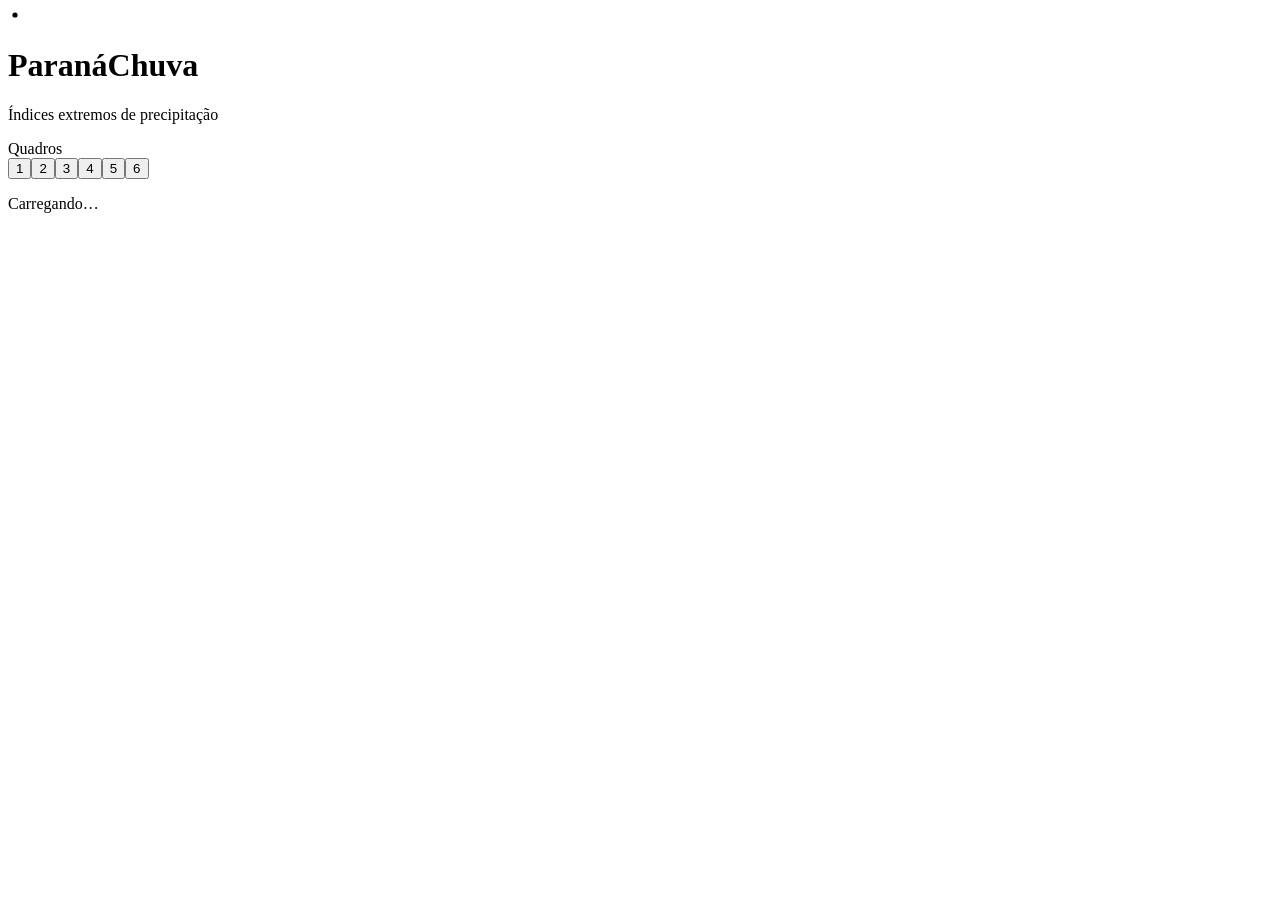
==== index.html @ 291627a8 "Publica o dashboard ParanáChuva (site estático)" ====
<!DOCTYPE html><!--YbUo2lpkJ3azGTd1wEsxV--><html lang="pt-BR" class="__variable_75fa57 __variable_75b600"><head><meta charSet="utf-8"/><meta name="viewport" content="width=device-width, initial-scale=1"/><link rel="stylesheet" href="/paranachuva/_next/static/css/787a394f07c0920c.css" data-precedence="next"/><link rel="preload" as="script" fetchPriority="low" href="/paranachuva/_next/static/chunks/webpack-35c901c8f40ea1b1.js"/><script src="/paranachuva/_next/static/chunks/4bd1b696-c023c6e3521b1417.js" async=""></script><script src="/paranachuva/_next/static/chunks/255-c90118178a21b180.js" async=""></script><script src="/paranachuva/_next/static/chunks/main-app-86044958bdbbcc68.js" async=""></script><script src="/paranachuva/_next/static/chunks/app/page-bac35bedae2b7997.js" async=""></script><title>ParanáChuva — Extremos de precipitação</title><meta name="description" content="Bancada interativa de análise de precipitação e índices extremos do Paraná (CPC/NOAA)"/><script src="/paranachuva/_next/static/chunks/polyfills-42372ed130431b0a.js" noModule=""></script></head><body class="antialiased min-h-screen"><div hidden=""><!--$--><!--/$--></div><main class="h-dvh flex flex-col px-5 overflow-hidden"><header class="shrink-0 h-14 flex items-center justify-between gap-6 border-b border-rule"><div class="flex items-center gap-3 min-w-0"><svg width="14" height="14" viewBox="0 0 14 14" aria-hidden="true" class="shrink-0"><circle cx="7" cy="7" r="6" fill="none" stroke="var(--wet)" stroke-width="1.2" opacity="0.45"></circle><circle cx="7" cy="7" r="2.6" fill="var(--wet)"></circle></svg><div class="min-w-0"><h1 class="text-lg font-semibold tracking-tight leading-none">Paraná<span class="text-wet">Chuva</span></h1><p class="text-xs text-ink-soft mt-1 truncate" title="">Índices extremos de precipitação</p></div></div><div class="flex items-center gap-5 text-sm"><div class="flex items-center gap-2"><span class="text-ink-soft hidden sm:inline">Quadros</span><div class="flex" role="group" aria-label="Quantidade de quadros"><button type="button" aria-pressed="true" class="focus-ring num h-8 min-w-8 px-2.5 border text-sm font-medium transition-colors  border-ink bg-ink text-white z-10">1</button><button type="button" aria-pressed="false" class="focus-ring num h-8 min-w-8 px-2.5 border text-sm font-medium transition-colors -ml-px border-rule bg-surface text-ink hover:border-ink-soft">2</button><button type="button" aria-pressed="false" class="focus-ring num h-8 min-w-8 px-2.5 border text-sm font-medium transition-colors -ml-px border-rule bg-surface text-ink hover:border-ink-soft">3</button><button type="button" aria-pressed="false" class="focus-ring num h-8 min-w-8 px-2.5 border text-sm font-medium transition-colors -ml-px border-rule bg-surface text-ink hover:border-ink-soft">4</button><button type="button" aria-pressed="false" class="focus-ring num h-8 min-w-8 px-2.5 border text-sm font-medium transition-colors -ml-px border-rule bg-surface text-ink hover:border-ink-soft">5</button><button type="button" aria-pressed="false" class="focus-ring num h-8 min-w-8 px-2.5 border text-sm font-medium transition-colors -ml-px border-rule bg-surface text-ink hover:border-ink-soft">6</button></div></div></div></header><p class="text-ink-soft mt-6">Carregando…</p></main><!--$--><!--/$--><script src="/paranachuva/_next/static/chunks/webpack-35c901c8f40ea1b1.js" id="_R_" async=""></script><script>(self.__next_f=self.__next_f||[]).push([0])</script><script>self.__next_f.push([1,"1:\"$Sreact.fragment\"\n2:I[9766,[],\"\"]\n3:I[8924,[],\"\"]\n4:I[1959,[],\"ClientPageRoot\"]\n5:I[458,[\"974\",\"static/chunks/app/page-bac35bedae2b7997.js\"],\"default\"]\n8:I[4431,[],\"OutletBoundary\"]\na:I[5278,[],\"AsyncMetadataOutlet\"]\nc:I[4431,[],\"ViewportBoundary\"]\ne:I[4431,[],\"MetadataBoundary\"]\nf:\"$Sreact.suspense\"\n11:I[7150,[],\"\"]\n:HL[\"/paranachuva/_next/static/css/787a394f07c0920c.css\",\"style\"]\n"])</script><script>self.__next_f.push([1,"0:{\"P\":null,\"b\":\"YbUo2lpkJ3azGTd1wEsxV\",\"p\":\"/paranachuva\",\"c\":[\"\",\"\"],\"i\":false,\"f\":[[[\"\",{\"children\":[\"__PAGE__\",{}]},\"$undefined\",\"$undefined\",true],[\"\",[\"$\",\"$1\",\"c\",{\"children\":[[[\"$\",\"link\",\"0\",{\"rel\":\"stylesheet\",\"href\":\"/paranachuva/_next/static/css/787a394f07c0920c.css\",\"precedence\":\"next\",\"crossOrigin\":\"$undefined\",\"nonce\":\"$undefined\"}]],[\"$\",\"html\",null,{\"lang\":\"pt-BR\",\"className\":\"__variable_75fa57 __variable_75b600\",\"children\":[\"$\",\"body\",null,{\"className\":\"antialiased min-h-screen\",\"children\":[\"$\",\"$L2\",null,{\"parallelRouterKey\":\"children\",\"error\":\"$undefined\",\"errorStyles\":\"$undefined\",\"errorScripts\":\"$undefined\",\"template\":[\"$\",\"$L3\",null,{}],\"templateStyles\":\"$undefined\",\"templateScripts\":\"$undefined\",\"notFound\":[[[\"$\",\"title\",null,{\"children\":\"404: This page could not be found.\"}],[\"$\",\"div\",null,{\"style\":{\"fontFamily\":\"system-ui,\\\"Segoe UI\\\",Roboto,Helvetica,Arial,sans-serif,\\\"Apple Color Emoji\\\",\\\"Segoe UI Emoji\\\"\",\"height\":\"100vh\",\"textAlign\":\"center\",\"display\":\"flex\",\"flexDirection\":\"column\",\"alignItems\":\"center\",\"justifyContent\":\"center\"},\"children\":[\"$\",\"div\",null,{\"children\":[[\"$\",\"style\",null,{\"dangerouslySetInnerHTML\":{\"__html\":\"body{color:#000;background:#fff;margin:0}.next-error-h1{border-right:1px solid rgba(0,0,0,.3)}@media (prefers-color-scheme:dark){body{color:#fff;background:#000}.next-error-h1{border-right:1px solid rgba(255,255,255,.3)}}\"}}],[\"$\",\"h1\",null,{\"className\":\"next-error-h1\",\"style\":{\"display\":\"inline-block\",\"margin\":\"0 20px 0 0\",\"padding\":\"0 23px 0 0\",\"fontSize\":24,\"fontWeight\":500,\"verticalAlign\":\"top\",\"lineHeight\":\"49px\"},\"children\":404}],[\"$\",\"div\",null,{\"style\":{\"display\":\"inline-block\"},\"children\":[\"$\",\"h2\",null,{\"style\":{\"fontSize\":14,\"fontWeight\":400,\"lineHeight\":\"49px\",\"margin\":0},\"children\":\"This page could not be found.\"}]}]]}]}]],[]],\"forbidden\":\"$undefined\",\"unauthorized\":\"$undefined\"}]}]}]]}],{\"children\":[\"__PAGE__\",[\"$\",\"$1\",\"c\",{\"children\":[[\"$\",\"$L4\",null,{\"Component\":\"$5\",\"searchParams\":{},\"params\":{},\"promises\":[\"$@6\",\"$@7\"]}],null,[\"$\",\"$L8\",null,{\"children\":[\"$L9\",[\"$\",\"$La\",null,{\"promise\":\"$@b\"}]]}]]}],{},null,false]},null,false],[\"$\",\"$1\",\"h\",{\"children\":[null,[[\"$\",\"$Lc\",null,{\"children\":\"$Ld\"}],null],[\"$\",\"$Le\",null,{\"children\":[\"$\",\"div\",null,{\"hidden\":true,\"children\":[\"$\",\"$f\",null,{\"fallback\":null,\"children\":\"$L10\"}]}]}]]}],false]],\"m\":\"$undefined\",\"G\":[\"$11\",[]],\"s\":false,\"S\":true}\n"])</script><script>self.__next_f.push([1,"6:{}\n7:\"$0:f:0:1:2:children:1:props:children:0:props:params\"\n"])</script><script>self.__next_f.push([1,"d:[[\"$\",\"meta\",\"0\",{\"charSet\":\"utf-8\"}],[\"$\",\"meta\",\"1\",{\"name\":\"viewport\",\"content\":\"width=device-width, initial-scale=1\"}]]\n9:null\n"])</script><script>self.__next_f.push([1,"b:{\"metadata\":[[\"$\",\"title\",\"0\",{\"children\":\"ParanáChuva — Extremos de precipitação\"}],[\"$\",\"meta\",\"1\",{\"name\":\"description\",\"content\":\"Bancada interativa de análise de precipitação e índices extremos do Paraná (CPC/NOAA)\"}]],\"error\":null,\"digest\":\"$undefined\"}\n"])</script><script>self.__next_f.push([1,"10:\"$b:metadata\"\n"])</script></body></html>
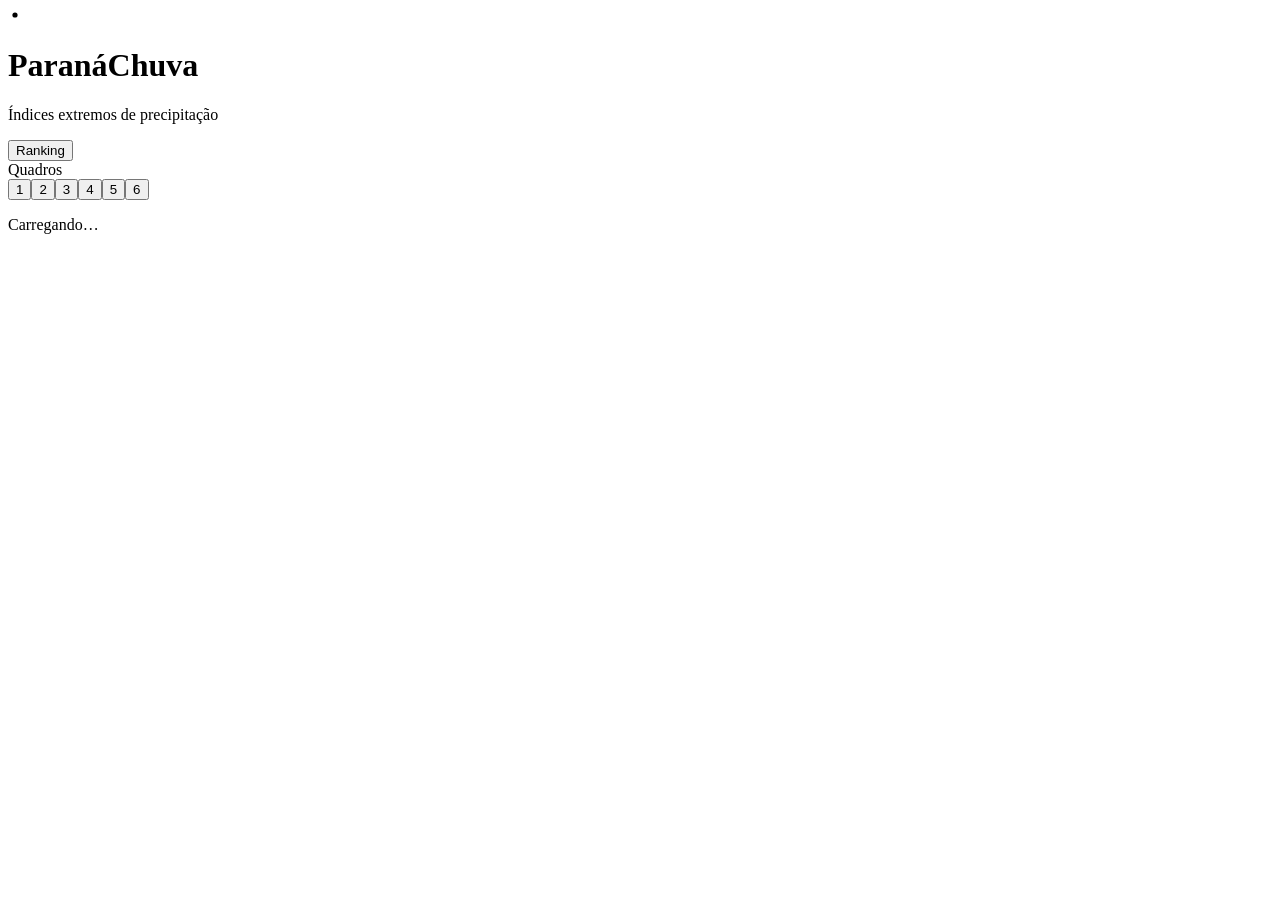
==== commit 3637b2d6: "Atualiza o site: busca, ranking, recorte, destaque, comparação na série e transição na reprodução" ====
--- a/index.html
+++ b/index.html
@@ -1 +1 @@
-<!DOCTYPE html><!--YbUo2lpkJ3azGTd1wEsxV--><html lang="pt-BR" class="__variable_75fa57 __variable_75b600"><head><meta charSet="utf-8"/><meta name="viewport" content="width=device-width, initial-scale=1"/><link rel="stylesheet" href="/paranachuva/_next/static/css/787a394f07c0920c.css" data-precedence="next"/><link rel="preload" as="script" fetchPriority="low" href="/paranachuva/_next/static/chunks/webpack-35c901c8f40ea1b1.js"/><script src="/paranachuva/_next/static/chunks/4bd1b696-c023c6e3521b1417.js" async=""></script><script src="/paranachuva/_next/static/chunks/255-c90118178a21b180.js" async=""></script><script src="/paranachuva/_next/static/chunks/main-app-86044958bdbbcc68.js" async=""></script><script src="/paranachuva/_next/static/chunks/app/page-bac35bedae2b7997.js" async=""></script><title>ParanáChuva — Extremos de precipitação</title><meta name="description" content="Bancada interativa de análise de precipitação e índices extremos do Paraná (CPC/NOAA)"/><script src="/paranachuva/_next/static/chunks/polyfills-42372ed130431b0a.js" noModule=""></script></head><body class="antialiased min-h-screen"><div hidden=""><!--$--><!--/$--></div><main class="h-dvh flex flex-col px-5 overflow-hidden"><header class="shrink-0 h-14 flex items-center justify-between gap-6 border-b border-rule"><div class="flex items-center gap-3 min-w-0"><svg width="14" height="14" viewBox="0 0 14 14" aria-hidden="true" class="shrink-0"><circle cx="7" cy="7" r="6" fill="none" stroke="var(--wet)" stroke-width="1.2" opacity="0.45"></circle><circle cx="7" cy="7" r="2.6" fill="var(--wet)"></circle></svg><div class="min-w-0"><h1 class="text-lg font-semibold tracking-tight leading-none">Paraná<span class="text-wet">Chuva</span></h1><p class="text-xs text-ink-soft mt-1 truncate" title="">Índices extremos de precipitação</p></div></div><div class="flex items-center gap-5 text-sm"><div class="flex items-center gap-2"><span class="text-ink-soft hidden sm:inline">Quadros</span><div class="flex" role="group" aria-label="Quantidade de quadros"><button type="button" aria-pressed="true" class="focus-ring num h-8 min-w-8 px-2.5 border text-sm font-medium transition-colors  border-ink bg-ink text-white z-10">1</button><button type="button" aria-pressed="false" class="focus-ring num h-8 min-w-8 px-2.5 border text-sm font-medium transition-colors -ml-px border-rule bg-surface text-ink hover:border-ink-soft">2</button><button type="button" aria-pressed="false" class="focus-ring num h-8 min-w-8 px-2.5 border text-sm font-medium transition-colors -ml-px border-rule bg-surface text-ink hover:border-ink-soft">3</button><button type="button" aria-pressed="false" class="focus-ring num h-8 min-w-8 px-2.5 border text-sm font-medium transition-colors -ml-px border-rule bg-surface text-ink hover:border-ink-soft">4</button><button type="button" aria-pressed="false" class="focus-ring num h-8 min-w-8 px-2.5 border text-sm font-medium transition-colors -ml-px border-rule bg-surface text-ink hover:border-ink-soft">5</button><button type="button" aria-pressed="false" class="focus-ring num h-8 min-w-8 px-2.5 border text-sm font-medium transition-colors -ml-px border-rule bg-surface text-ink hover:border-ink-soft">6</button></div></div></div></header><p class="text-ink-soft mt-6">Carregando…</p></main><!--$--><!--/$--><script src="/paranachuva/_next/static/chunks/webpack-35c901c8f40ea1b1.js" id="_R_" async=""></script><script>(self.__next_f=self.__next_f||[]).push([0])</script><script>self.__next_f.push([1,"1:\"$Sreact.fragment\"\n2:I[9766,[],\"\"]\n3:I[8924,[],\"\"]\n4:I[1959,[],\"ClientPageRoot\"]\n5:I[458,[\"974\",\"static/chunks/app/page-bac35bedae2b7997.js\"],\"default\"]\n8:I[4431,[],\"OutletBoundary\"]\na:I[5278,[],\"AsyncMetadataOutlet\"]\nc:I[4431,[],\"ViewportBoundary\"]\ne:I[4431,[],\"MetadataBoundary\"]\nf:\"$Sreact.suspense\"\n11:I[7150,[],\"\"]\n:HL[\"/paranachuva/_next/static/css/787a394f07c0920c.css\",\"style\"]\n"])</script><script>self.__next_f.push([1,"0:{\"P\":null,\"b\":\"YbUo2lpkJ3azGTd1wEsxV\",\"p\":\"/paranachuva\",\"c\":[\"\",\"\"],\"i\":false,\"f\":[[[\"\",{\"children\":[\"__PAGE__\",{}]},\"$undefined\",\"$undefined\",true],[\"\",[\"$\",\"$1\",\"c\",{\"children\":[[[\"$\",\"link\",\"0\",{\"rel\":\"stylesheet\",\"href\":\"/paranachuva/_next/static/css/787a394f07c0920c.css\",\"precedence\":\"next\",\"crossOrigin\":\"$undefined\",\"nonce\":\"$undefined\"}]],[\"$\",\"html\",null,{\"lang\":\"pt-BR\",\"className\":\"__variable_75fa57 __variable_75b600\",\"children\":[\"$\",\"body\",null,{\"className\":\"antialiased min-h-screen\",\"children\":[\"$\",\"$L2\",null,{\"parallelRouterKey\":\"children\",\"error\":\"$undefined\",\"errorStyles\":\"$undefined\",\"errorScripts\":\"$undefined\",\"template\":[\"$\",\"$L3\",null,{}],\"templateStyles\":\"$undefined\",\"templateScripts\":\"$undefined\",\"notFound\":[[[\"$\",\"title\",null,{\"children\":\"404: This page could not be found.\"}],[\"$\",\"div\",null,{\"style\":{\"fontFamily\":\"system-ui,\\\"Segoe UI\\\",Roboto,Helvetica,Arial,sans-serif,\\\"Apple Color Emoji\\\",\\\"Segoe UI Emoji\\\"\",\"height\":\"100vh\",\"textAlign\":\"center\",\"display\":\"flex\",\"flexDirection\":\"column\",\"alignItems\":\"center\",\"justifyContent\":\"center\"},\"children\":[\"$\",\"div\",null,{\"children\":[[\"$\",\"style\",null,{\"dangerouslySetInnerHTML\":{\"__html\":\"body{color:#000;background:#fff;margin:0}.next-error-h1{border-right:1px solid rgba(0,0,0,.3)}@media (prefers-color-scheme:dark){body{color:#fff;background:#000}.next-error-h1{border-right:1px solid rgba(255,255,255,.3)}}\"}}],[\"$\",\"h1\",null,{\"className\":\"next-error-h1\",\"style\":{\"display\":\"inline-block\",\"margin\":\"0 20px 0 0\",\"padding\":\"0 23px 0 0\",\"fontSize\":24,\"fontWeight\":500,\"verticalAlign\":\"top\",\"lineHeight\":\"49px\"},\"children\":404}],[\"$\",\"div\",null,{\"style\":{\"display\":\"inline-block\"},\"children\":[\"$\",\"h2\",null,{\"style\":{\"fontSize\":14,\"fontWeight\":400,\"lineHeight\":\"49px\",\"margin\":0},\"children\":\"This page could not be found.\"}]}]]}]}]],[]],\"forbidden\":\"$undefined\",\"unauthorized\":\"$undefined\"}]}]}]]}],{\"children\":[\"__PAGE__\",[\"$\",\"$1\",\"c\",{\"children\":[[\"$\",\"$L4\",null,{\"Component\":\"$5\",\"searchParams\":{},\"params\":{},\"promises\":[\"$@6\",\"$@7\"]}],null,[\"$\",\"$L8\",null,{\"children\":[\"$L9\",[\"$\",\"$La\",null,{\"promise\":\"$@b\"}]]}]]}],{},null,false]},null,false],[\"$\",\"$1\",\"h\",{\"children\":[null,[[\"$\",\"$Lc\",null,{\"children\":\"$Ld\"}],null],[\"$\",\"$Le\",null,{\"children\":[\"$\",\"div\",null,{\"hidden\":true,\"children\":[\"$\",\"$f\",null,{\"fallback\":null,\"children\":\"$L10\"}]}]}]]}],false]],\"m\":\"$undefined\",\"G\":[\"$11\",[]],\"s\":false,\"S\":true}\n"])</script><script>self.__next_f.push([1,"6:{}\n7:\"$0:f:0:1:2:children:1:props:children:0:props:params\"\n"])</script><script>self.__next_f.push([1,"d:[[\"$\",\"meta\",\"0\",{\"charSet\":\"utf-8\"}],[\"$\",\"meta\",\"1\",{\"name\":\"viewport\",\"content\":\"width=device-width, initial-scale=1\"}]]\n9:null\n"])</script><script>self.__next_f.push([1,"b:{\"metadata\":[[\"$\",\"title\",\"0\",{\"children\":\"ParanáChuva — Extremos de precipitação\"}],[\"$\",\"meta\",\"1\",{\"name\":\"description\",\"content\":\"Bancada interativa de análise de precipitação e índices extremos do Paraná (CPC/NOAA)\"}]],\"error\":null,\"digest\":\"$undefined\"}\n"])</script><script>self.__next_f.push([1,"10:\"$b:metadata\"\n"])</script></body></html>+<!DOCTYPE html><!--7wwHv_IOCnWCHSvCdekKp--><html lang="pt-BR" class="__variable_75fa57 __variable_75b600"><head><meta charSet="utf-8"/><meta name="viewport" content="width=device-width, initial-scale=1"/><link rel="stylesheet" href="/paranachuva/_next/static/css/92562bae28428586.css" data-precedence="next"/><link rel="preload" as="script" fetchPriority="low" href="/paranachuva/_next/static/chunks/webpack-35c901c8f40ea1b1.js"/><script src="/paranachuva/_next/static/chunks/4bd1b696-c023c6e3521b1417.js" async=""></script><script src="/paranachuva/_next/static/chunks/255-c90118178a21b180.js" async=""></script><script src="/paranachuva/_next/static/chunks/main-app-86044958bdbbcc68.js" async=""></script><script src="/paranachuva/_next/static/chunks/app/page-573db1a8b4e4a645.js" async=""></script><title>ParanáChuva — Extremos de precipitação</title><meta name="description" content="Bancada interativa de análise de precipitação e índices extremos do Paraná (CPC/NOAA)"/><script src="/paranachuva/_next/static/chunks/polyfills-42372ed130431b0a.js" noModule=""></script></head><body class="antialiased min-h-screen"><div hidden=""><!--$--><!--/$--></div><main class="h-dvh flex flex-col px-5 overflow-hidden"><header class="shrink-0 h-14 flex items-center justify-between gap-6 border-b border-rule"><div class="flex items-center gap-3 min-w-0"><svg width="14" height="14" viewBox="0 0 14 14" aria-hidden="true" class="shrink-0"><circle cx="7" cy="7" r="6" fill="none" stroke="var(--wet)" stroke-width="1.2" opacity="0.45"></circle><circle cx="7" cy="7" r="2.6" fill="var(--wet)"></circle></svg><div class="min-w-0"><h1 class="text-lg font-semibold tracking-tight leading-none">Paraná<span class="text-wet">Chuva</span></h1><p class="text-xs text-ink-soft mt-1 truncate" title="">Índices extremos de precipitação</p></div></div><div class="flex items-center gap-5 text-sm"><button type="button" aria-pressed="false" title="Regiões ordenadas pelo índice do quadro ativo" class="focus-ring h-8 px-3 border text-sm font-medium transition-colors border-rule bg-surface text-ink hover:border-ink-soft">Ranking</button><div class="flex items-center gap-2"><span class="text-ink-soft hidden sm:inline">Quadros</span><div class="flex" role="group" aria-label="Quantidade de quadros"><button type="button" aria-pressed="true" class="focus-ring num h-8 min-w-8 px-2.5 border text-sm font-medium transition-colors  border-ink bg-ink text-white z-10">1</button><button type="button" aria-pressed="false" class="focus-ring num h-8 min-w-8 px-2.5 border text-sm font-medium transition-colors -ml-px border-rule bg-surface text-ink hover:border-ink-soft">2</button><button type="button" aria-pressed="false" class="focus-ring num h-8 min-w-8 px-2.5 border text-sm font-medium transition-colors -ml-px border-rule bg-surface text-ink hover:border-ink-soft">3</button><button type="button" aria-pressed="false" class="focus-ring num h-8 min-w-8 px-2.5 border text-sm font-medium transition-colors -ml-px border-rule bg-surface text-ink hover:border-ink-soft">4</button><button type="button" aria-pressed="false" class="focus-ring num h-8 min-w-8 px-2.5 border text-sm font-medium transition-colors -ml-px border-rule bg-surface text-ink hover:border-ink-soft">5</button><button type="button" aria-pressed="false" class="focus-ring num h-8 min-w-8 px-2.5 border text-sm font-medium transition-colors -ml-px border-rule bg-surface text-ink hover:border-ink-soft">6</button></div></div></div></header><p class="text-ink-soft mt-6">Carregando…</p></main><!--$--><!--/$--><script src="/paranachuva/_next/static/chunks/webpack-35c901c8f40ea1b1.js" id="_R_" async=""></script><script>(self.__next_f=self.__next_f||[]).push([0])</script><script>self.__next_f.push([1,"1:\"$Sreact.fragment\"\n2:I[9766,[],\"\"]\n3:I[8924,[],\"\"]\n4:I[1959,[],\"ClientPageRoot\"]\n5:I[7387,[\"974\",\"static/chunks/app/page-573db1a8b4e4a645.js\"],\"default\"]\n8:I[4431,[],\"OutletBoundary\"]\na:I[5278,[],\"AsyncMetadataOutlet\"]\nc:I[4431,[],\"ViewportBoundary\"]\ne:I[4431,[],\"MetadataBoundary\"]\nf:\"$Sreact.suspense\"\n11:I[7150,[],\"\"]\n:HL[\"/paranachuva/_next/static/css/92562bae28428586.css\",\"style\"]\n"])</script><script>self.__next_f.push([1,"0:{\"P\":null,\"b\":\"7wwHv-IOCnWCHSvCdekKp\",\"p\":\"/paranachuva\",\"c\":[\"\",\"\"],\"i\":false,\"f\":[[[\"\",{\"children\":[\"__PAGE__\",{}]},\"$undefined\",\"$undefined\",true],[\"\",[\"$\",\"$1\",\"c\",{\"children\":[[[\"$\",\"link\",\"0\",{\"rel\":\"stylesheet\",\"href\":\"/paranachuva/_next/static/css/92562bae28428586.css\",\"precedence\":\"next\",\"crossOrigin\":\"$undefined\",\"nonce\":\"$undefined\"}]],[\"$\",\"html\",null,{\"lang\":\"pt-BR\",\"className\":\"__variable_75fa57 __variable_75b600\",\"children\":[\"$\",\"body\",null,{\"className\":\"antialiased min-h-screen\",\"children\":[\"$\",\"$L2\",null,{\"parallelRouterKey\":\"children\",\"error\":\"$undefined\",\"errorStyles\":\"$undefined\",\"errorScripts\":\"$undefined\",\"template\":[\"$\",\"$L3\",null,{}],\"templateStyles\":\"$undefined\",\"templateScripts\":\"$undefined\",\"notFound\":[[[\"$\",\"title\",null,{\"children\":\"404: This page could not be found.\"}],[\"$\",\"div\",null,{\"style\":{\"fontFamily\":\"system-ui,\\\"Segoe UI\\\",Roboto,Helvetica,Arial,sans-serif,\\\"Apple Color Emoji\\\",\\\"Segoe UI Emoji\\\"\",\"height\":\"100vh\",\"textAlign\":\"center\",\"display\":\"flex\",\"flexDirection\":\"column\",\"alignItems\":\"center\",\"justifyContent\":\"center\"},\"children\":[\"$\",\"div\",null,{\"children\":[[\"$\",\"style\",null,{\"dangerouslySetInnerHTML\":{\"__html\":\"body{color:#000;background:#fff;margin:0}.next-error-h1{border-right:1px solid rgba(0,0,0,.3)}@media (prefers-color-scheme:dark){body{color:#fff;background:#000}.next-error-h1{border-right:1px solid rgba(255,255,255,.3)}}\"}}],[\"$\",\"h1\",null,{\"className\":\"next-error-h1\",\"style\":{\"display\":\"inline-block\",\"margin\":\"0 20px 0 0\",\"padding\":\"0 23px 0 0\",\"fontSize\":24,\"fontWeight\":500,\"verticalAlign\":\"top\",\"lineHeight\":\"49px\"},\"children\":404}],[\"$\",\"div\",null,{\"style\":{\"display\":\"inline-block\"},\"children\":[\"$\",\"h2\",null,{\"style\":{\"fontSize\":14,\"fontWeight\":400,\"lineHeight\":\"49px\",\"margin\":0},\"children\":\"This page could not be found.\"}]}]]}]}]],[]],\"forbidden\":\"$undefined\",\"unauthorized\":\"$undefined\"}]}]}]]}],{\"children\":[\"__PAGE__\",[\"$\",\"$1\",\"c\",{\"children\":[[\"$\",\"$L4\",null,{\"Component\":\"$5\",\"searchParams\":{},\"params\":{},\"promises\":[\"$@6\",\"$@7\"]}],null,[\"$\",\"$L8\",null,{\"children\":[\"$L9\",[\"$\",\"$La\",null,{\"promise\":\"$@b\"}]]}]]}],{},null,false]},null,false],[\"$\",\"$1\",\"h\",{\"children\":[null,[[\"$\",\"$Lc\",null,{\"children\":\"$Ld\"}],null],[\"$\",\"$Le\",null,{\"children\":[\"$\",\"div\",null,{\"hidden\":true,\"children\":[\"$\",\"$f\",null,{\"fallback\":null,\"children\":\"$L10\"}]}]}]]}],false]],\"m\":\"$undefined\",\"G\":[\"$11\",[]],\"s\":false,\"S\":true}\n"])</script><script>self.__next_f.push([1,"6:{}\n7:\"$0:f:0:1:2:children:1:props:children:0:props:params\"\n"])</script><script>self.__next_f.push([1,"d:[[\"$\",\"meta\",\"0\",{\"charSet\":\"utf-8\"}],[\"$\",\"meta\",\"1\",{\"name\":\"viewport\",\"content\":\"width=device-width, initial-scale=1\"}]]\n9:null\n"])</script><script>self.__next_f.push([1,"b:{\"metadata\":[[\"$\",\"title\",\"0\",{\"children\":\"ParanáChuva — Extremos de precipitação\"}],[\"$\",\"meta\",\"1\",{\"name\":\"description\",\"content\":\"Bancada interativa de análise de precipitação e índices extremos do Paraná (CPC/NOAA)\"}]],\"error\":null,\"digest\":\"$undefined\"}\n"])</script><script>self.__next_f.push([1,"10:\"$b:metadata\"\n"])</script></body></html>
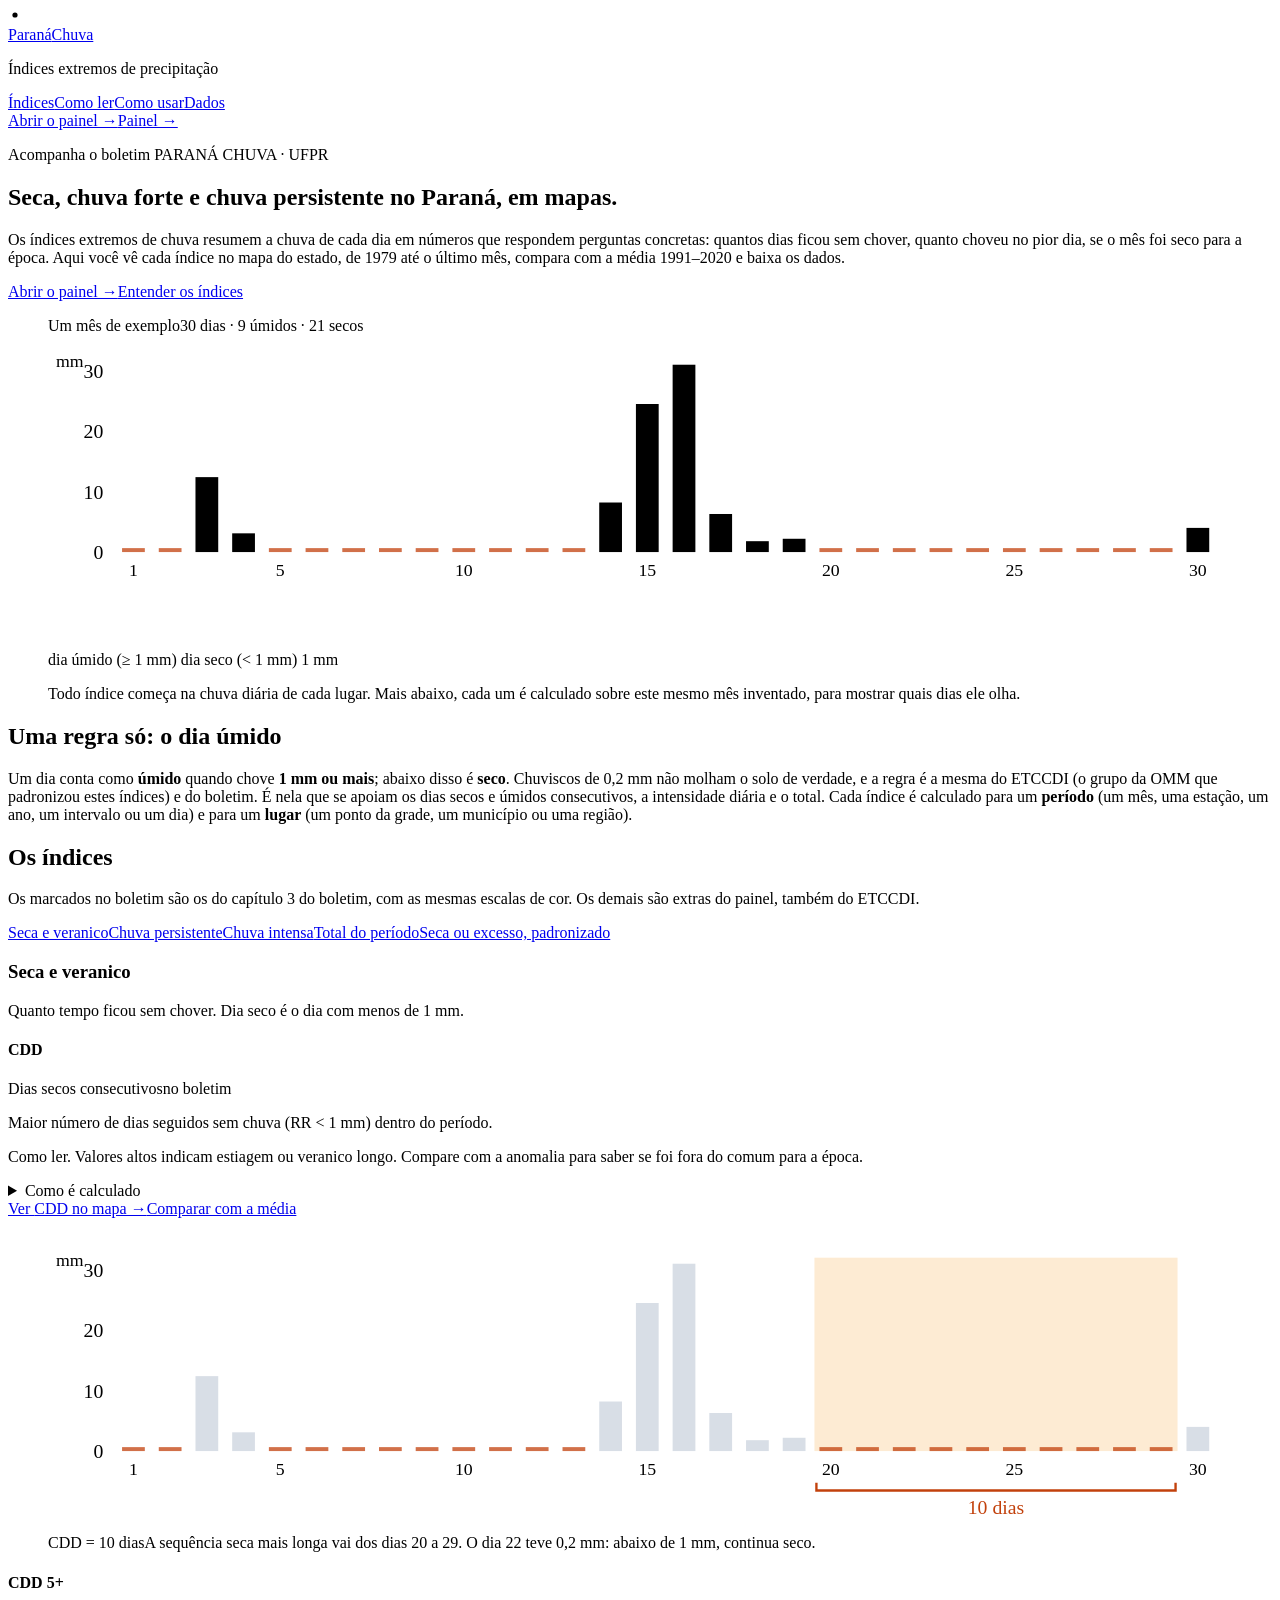
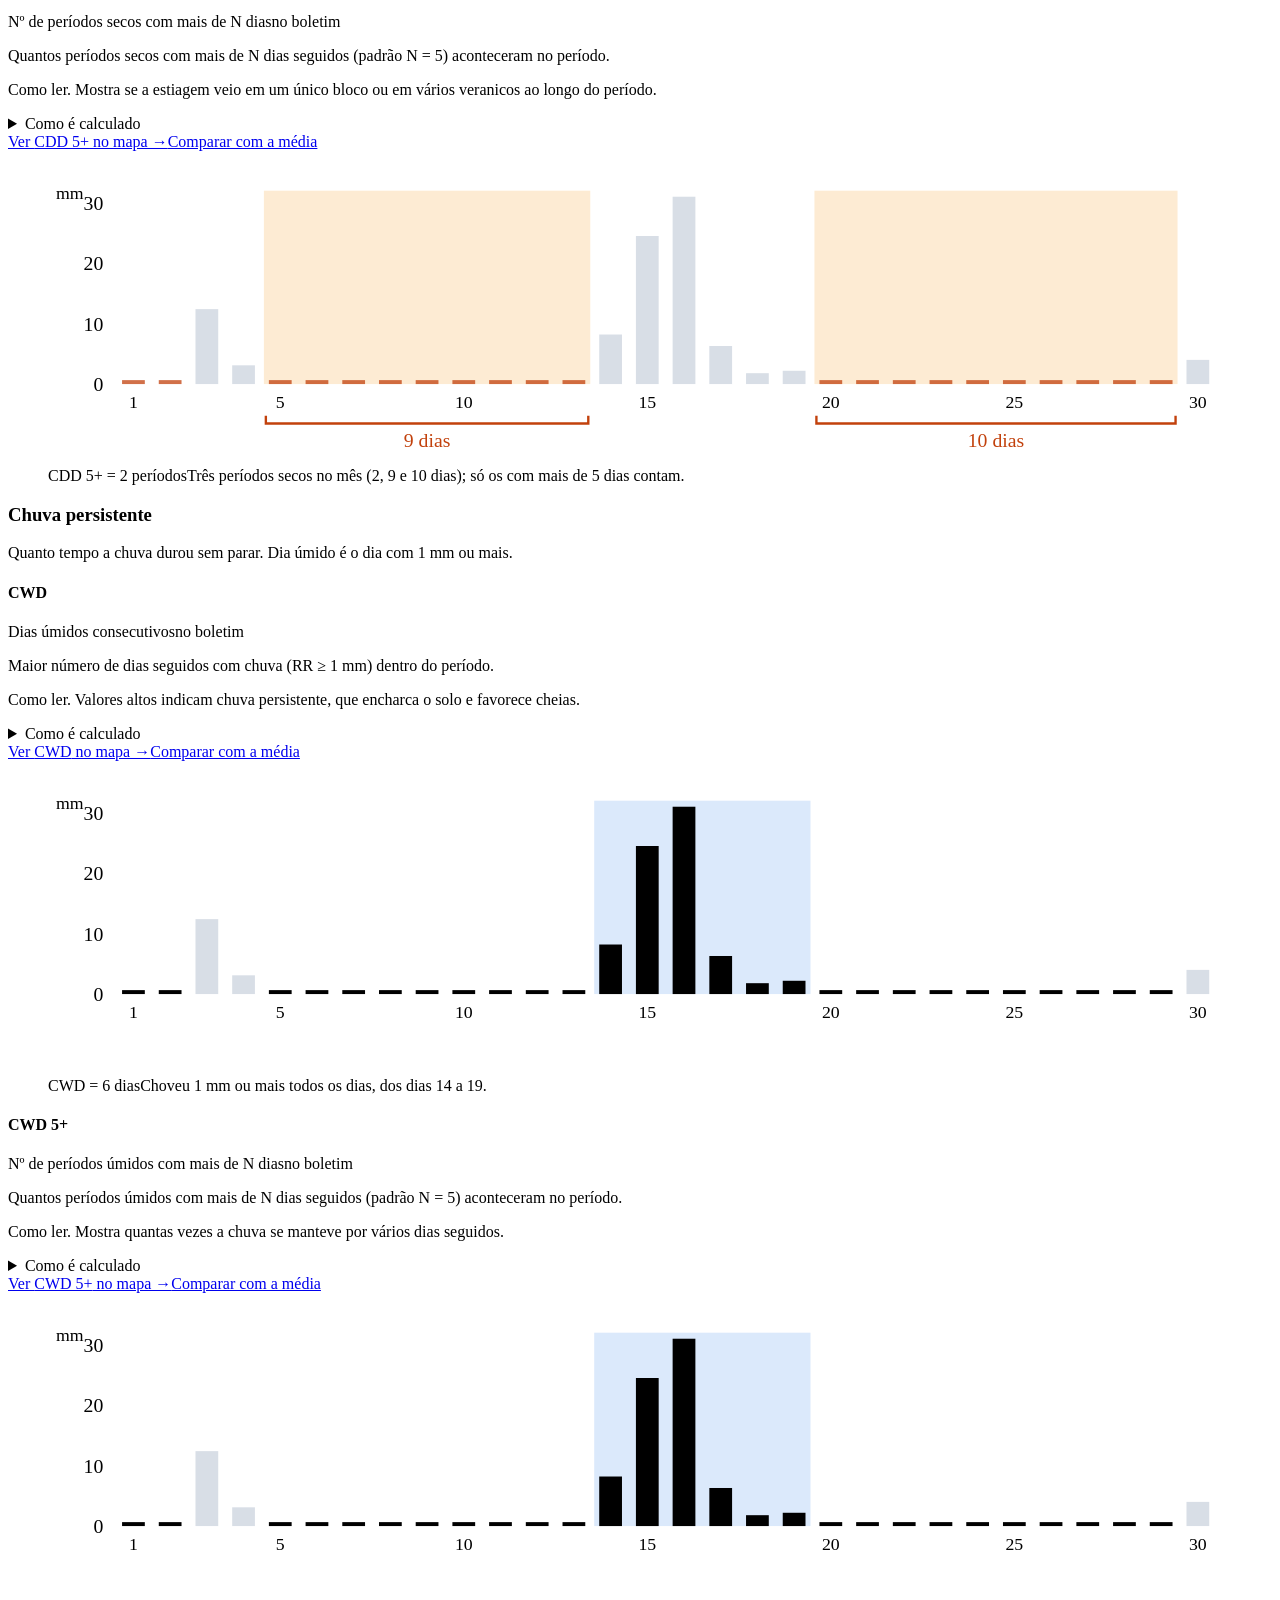
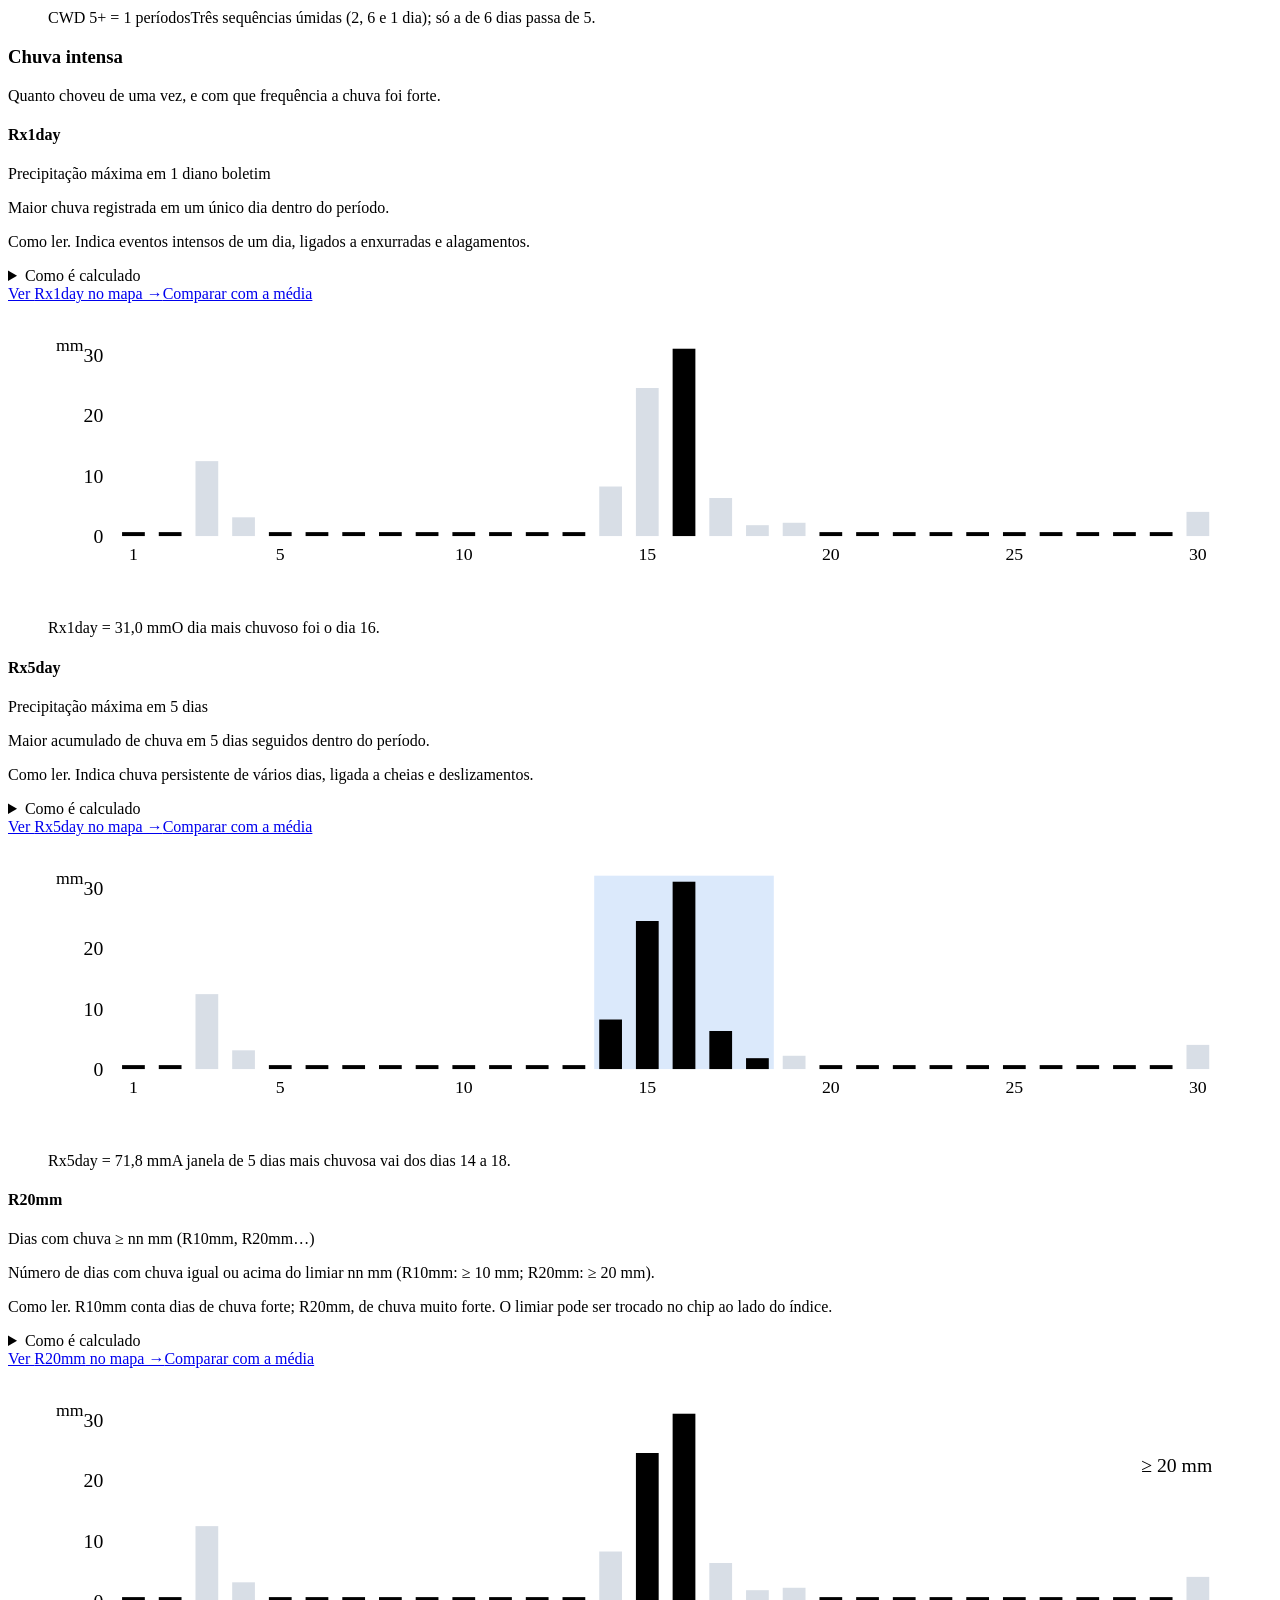
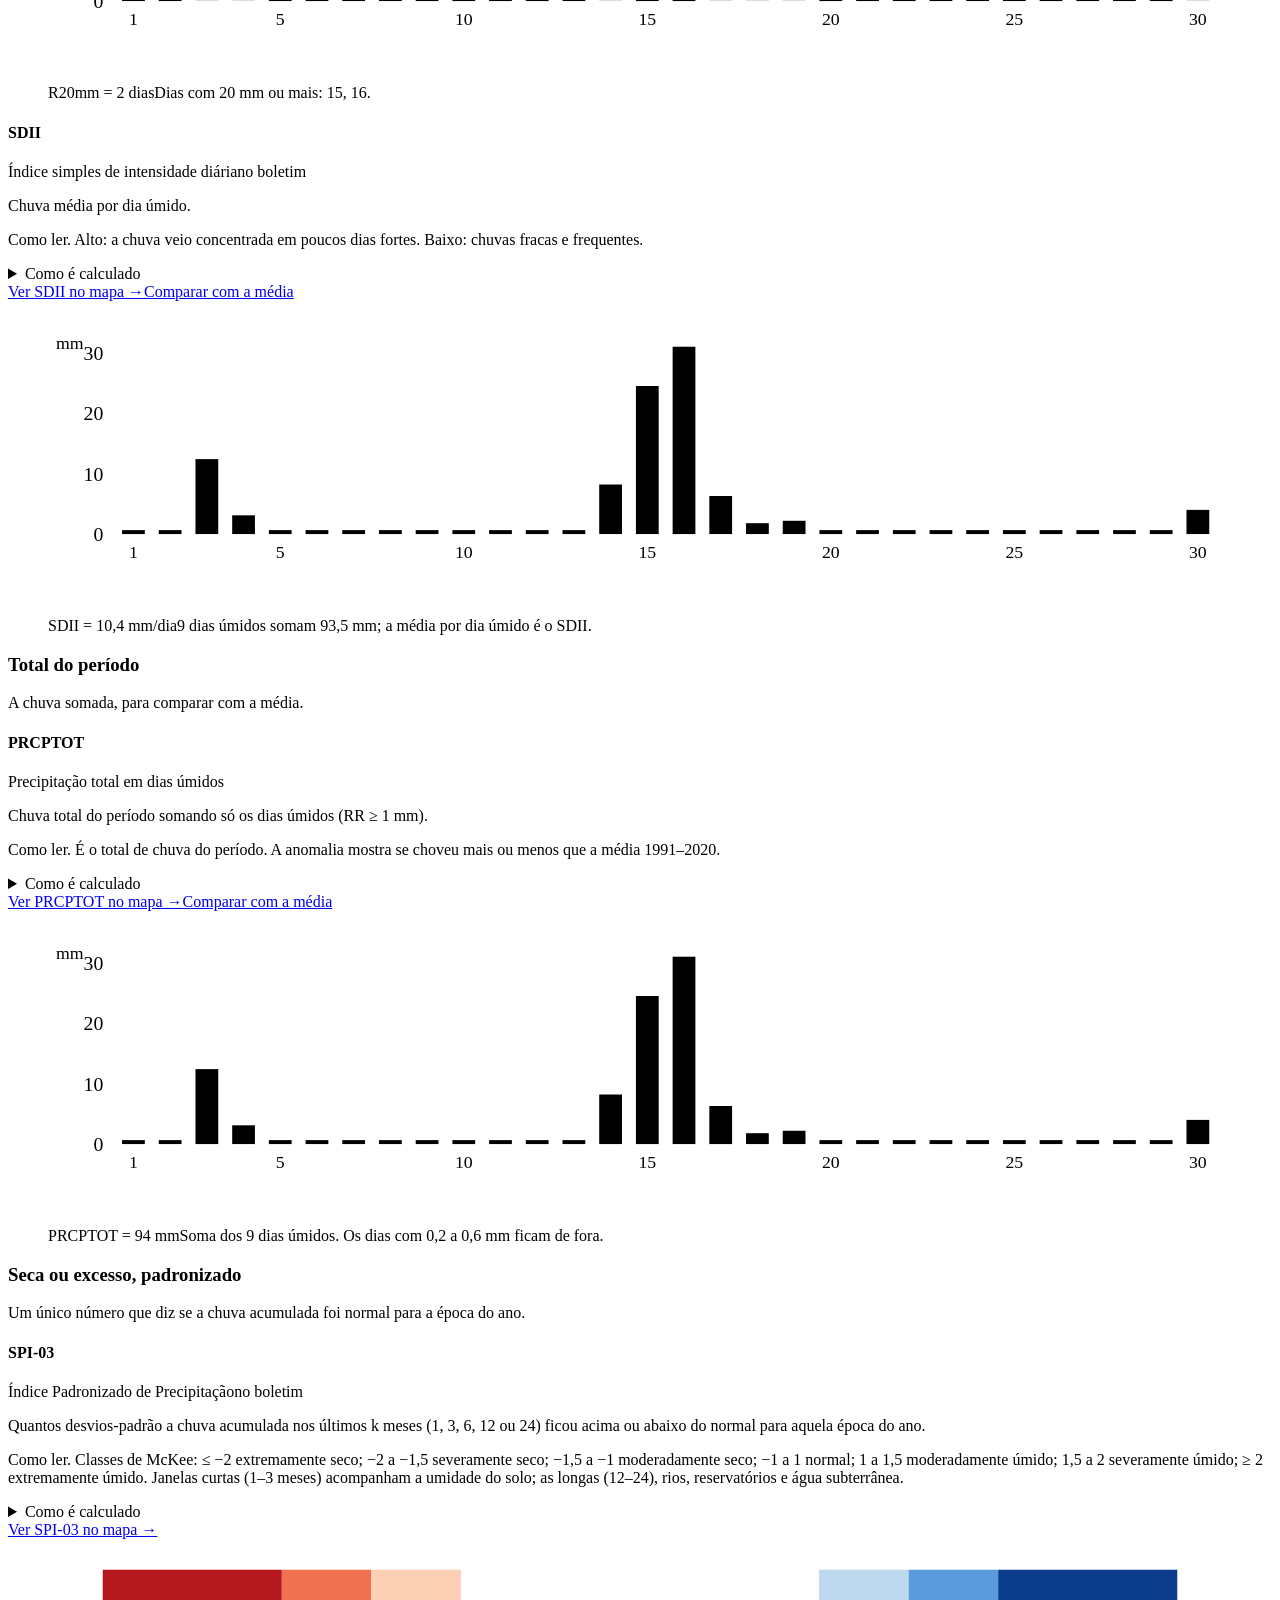
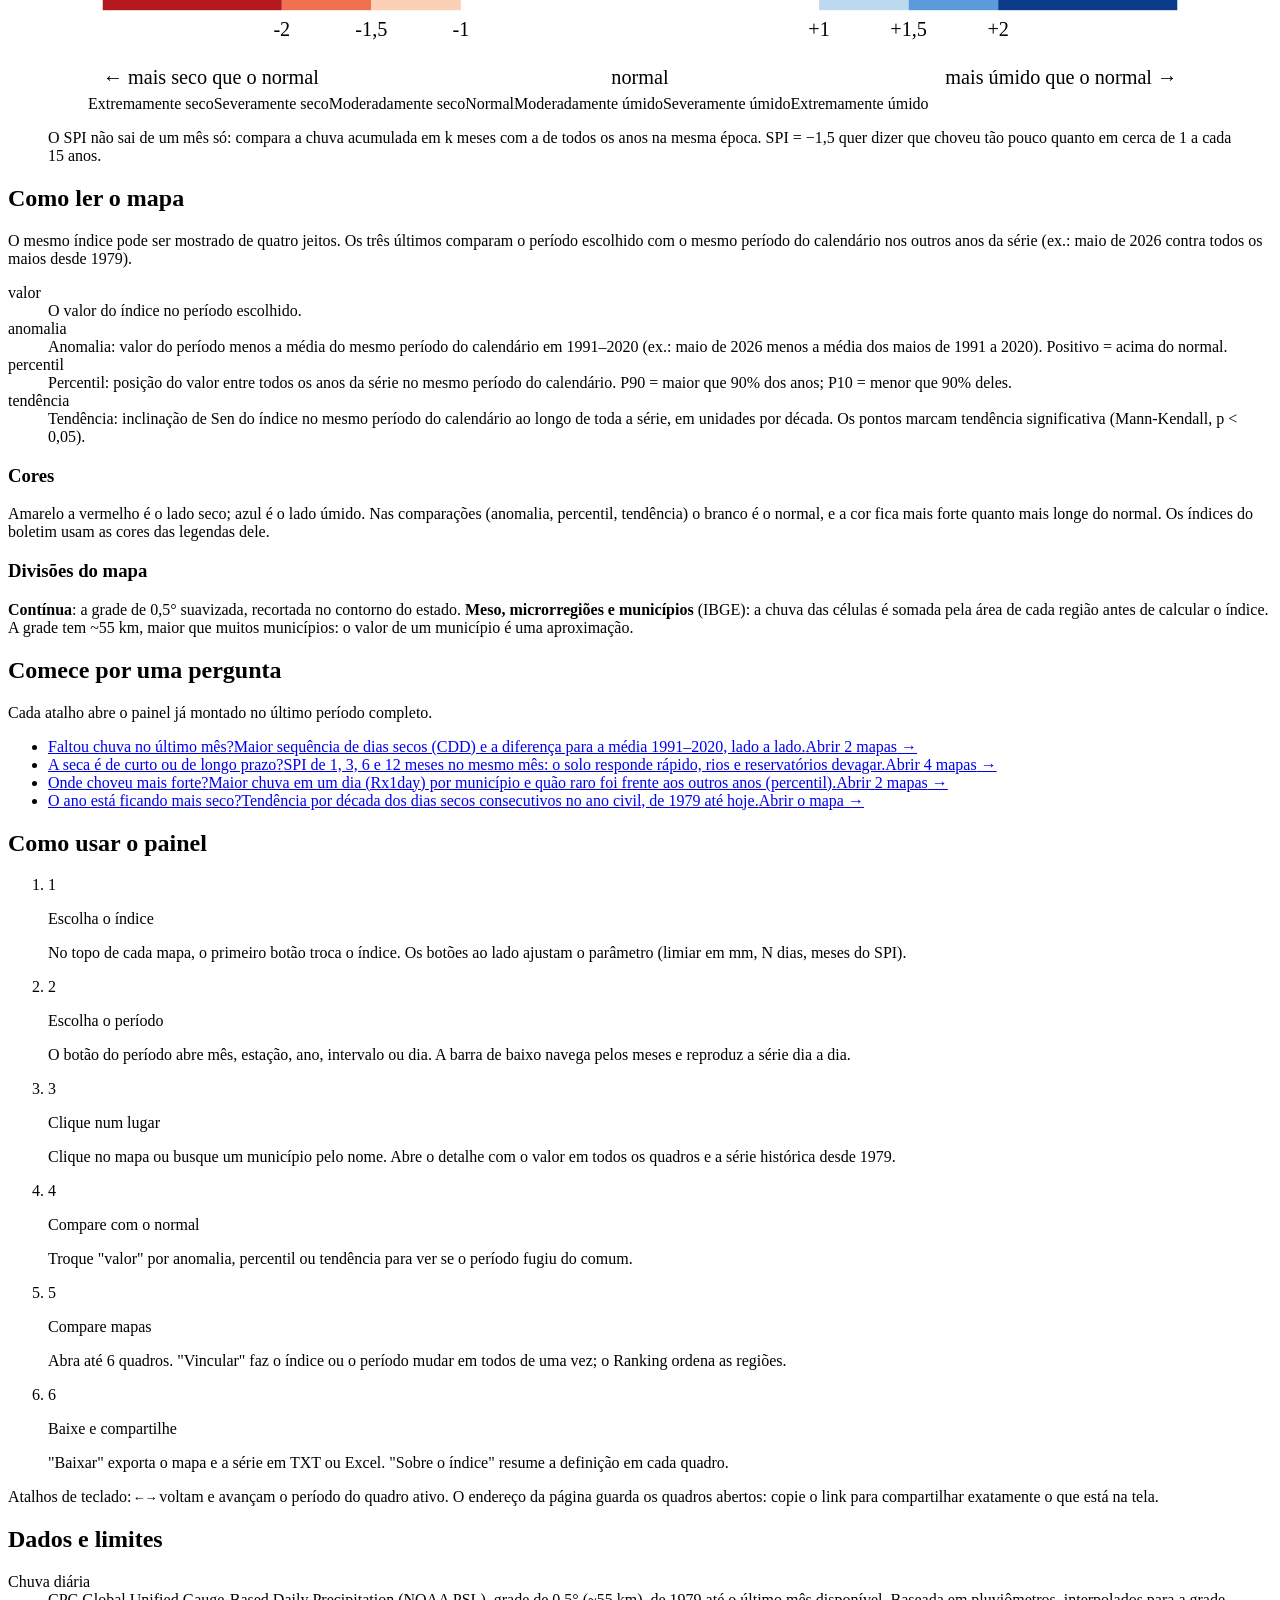
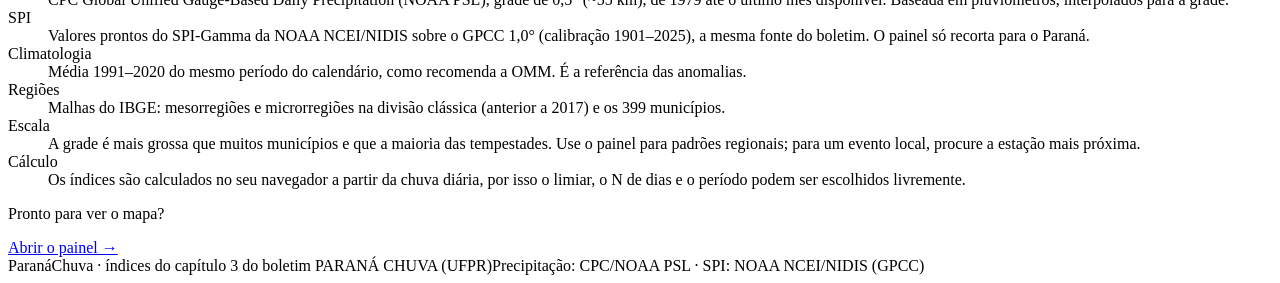
==== commit eaab4d4e: "Atualiza o site: portal inicial, botão "Como usar" e visualização animada guiada" ====
--- a/index.html
+++ b/index.html
@@ -1 +1 @@
-<!DOCTYPE html><!--7wwHv_IOCnWCHSvCdekKp--><html lang="pt-BR" class="__variable_75fa57 __variable_75b600"><head><meta charSet="utf-8"/><meta name="viewport" content="width=device-width, initial-scale=1"/><link rel="stylesheet" href="/paranachuva/_next/static/css/92562bae28428586.css" data-precedence="next"/><link rel="preload" as="script" fetchPriority="low" href="/paranachuva/_next/static/chunks/webpack-35c901c8f40ea1b1.js"/><script src="/paranachuva/_next/static/chunks/4bd1b696-c023c6e3521b1417.js" async=""></script><script src="/paranachuva/_next/static/chunks/255-c90118178a21b180.js" async=""></script><script src="/paranachuva/_next/static/chunks/main-app-86044958bdbbcc68.js" async=""></script><script src="/paranachuva/_next/static/chunks/app/page-573db1a8b4e4a645.js" async=""></script><title>ParanáChuva — Extremos de precipitação</title><meta name="description" content="Bancada interativa de análise de precipitação e índices extremos do Paraná (CPC/NOAA)"/><script src="/paranachuva/_next/static/chunks/polyfills-42372ed130431b0a.js" noModule=""></script></head><body class="antialiased min-h-screen"><div hidden=""><!--$--><!--/$--></div><main class="h-dvh flex flex-col px-5 overflow-hidden"><header class="shrink-0 h-14 flex items-center justify-between gap-6 border-b border-rule"><div class="flex items-center gap-3 min-w-0"><svg width="14" height="14" viewBox="0 0 14 14" aria-hidden="true" class="shrink-0"><circle cx="7" cy="7" r="6" fill="none" stroke="var(--wet)" stroke-width="1.2" opacity="0.45"></circle><circle cx="7" cy="7" r="2.6" fill="var(--wet)"></circle></svg><div class="min-w-0"><h1 class="text-lg font-semibold tracking-tight leading-none">Paraná<span class="text-wet">Chuva</span></h1><p class="text-xs text-ink-soft mt-1 truncate" title="">Índices extremos de precipitação</p></div></div><div class="flex items-center gap-5 text-sm"><button type="button" aria-pressed="false" title="Regiões ordenadas pelo índice do quadro ativo" class="focus-ring h-8 px-3 border text-sm font-medium transition-colors border-rule bg-surface text-ink hover:border-ink-soft">Ranking</button><div class="flex items-center gap-2"><span class="text-ink-soft hidden sm:inline">Quadros</span><div class="flex" role="group" aria-label="Quantidade de quadros"><button type="button" aria-pressed="true" class="focus-ring num h-8 min-w-8 px-2.5 border text-sm font-medium transition-colors  border-ink bg-ink text-white z-10">1</button><button type="button" aria-pressed="false" class="focus-ring num h-8 min-w-8 px-2.5 border text-sm font-medium transition-colors -ml-px border-rule bg-surface text-ink hover:border-ink-soft">2</button><button type="button" aria-pressed="false" class="focus-ring num h-8 min-w-8 px-2.5 border text-sm font-medium transition-colors -ml-px border-rule bg-surface text-ink hover:border-ink-soft">3</button><button type="button" aria-pressed="false" class="focus-ring num h-8 min-w-8 px-2.5 border text-sm font-medium transition-colors -ml-px border-rule bg-surface text-ink hover:border-ink-soft">4</button><button type="button" aria-pressed="false" class="focus-ring num h-8 min-w-8 px-2.5 border text-sm font-medium transition-colors -ml-px border-rule bg-surface text-ink hover:border-ink-soft">5</button><button type="button" aria-pressed="false" class="focus-ring num h-8 min-w-8 px-2.5 border text-sm font-medium transition-colors -ml-px border-rule bg-surface text-ink hover:border-ink-soft">6</button></div></div></div></header><p class="text-ink-soft mt-6">Carregando…</p></main><!--$--><!--/$--><script src="/paranachuva/_next/static/chunks/webpack-35c901c8f40ea1b1.js" id="_R_" async=""></script><script>(self.__next_f=self.__next_f||[]).push([0])</script><script>self.__next_f.push([1,"1:\"$Sreact.fragment\"\n2:I[9766,[],\"\"]\n3:I[8924,[],\"\"]\n4:I[1959,[],\"ClientPageRoot\"]\n5:I[7387,[\"974\",\"static/chunks/app/page-573db1a8b4e4a645.js\"],\"default\"]\n8:I[4431,[],\"OutletBoundary\"]\na:I[5278,[],\"AsyncMetadataOutlet\"]\nc:I[4431,[],\"ViewportBoundary\"]\ne:I[4431,[],\"MetadataBoundary\"]\nf:\"$Sreact.suspense\"\n11:I[7150,[],\"\"]\n:HL[\"/paranachuva/_next/static/css/92562bae28428586.css\",\"style\"]\n"])</script><script>self.__next_f.push([1,"0:{\"P\":null,\"b\":\"7wwHv-IOCnWCHSvCdekKp\",\"p\":\"/paranachuva\",\"c\":[\"\",\"\"],\"i\":false,\"f\":[[[\"\",{\"children\":[\"__PAGE__\",{}]},\"$undefined\",\"$undefined\",true],[\"\",[\"$\",\"$1\",\"c\",{\"children\":[[[\"$\",\"link\",\"0\",{\"rel\":\"stylesheet\",\"href\":\"/paranachuva/_next/static/css/92562bae28428586.css\",\"precedence\":\"next\",\"crossOrigin\":\"$undefined\",\"nonce\":\"$undefined\"}]],[\"$\",\"html\",null,{\"lang\":\"pt-BR\",\"className\":\"__variable_75fa57 __variable_75b600\",\"children\":[\"$\",\"body\",null,{\"className\":\"antialiased min-h-screen\",\"children\":[\"$\",\"$L2\",null,{\"parallelRouterKey\":\"children\",\"error\":\"$undefined\",\"errorStyles\":\"$undefined\",\"errorScripts\":\"$undefined\",\"template\":[\"$\",\"$L3\",null,{}],\"templateStyles\":\"$undefined\",\"templateScripts\":\"$undefined\",\"notFound\":[[[\"$\",\"title\",null,{\"children\":\"404: This page could not be found.\"}],[\"$\",\"div\",null,{\"style\":{\"fontFamily\":\"system-ui,\\\"Segoe UI\\\",Roboto,Helvetica,Arial,sans-serif,\\\"Apple Color Emoji\\\",\\\"Segoe UI Emoji\\\"\",\"height\":\"100vh\",\"textAlign\":\"center\",\"display\":\"flex\",\"flexDirection\":\"column\",\"alignItems\":\"center\",\"justifyContent\":\"center\"},\"children\":[\"$\",\"div\",null,{\"children\":[[\"$\",\"style\",null,{\"dangerouslySetInnerHTML\":{\"__html\":\"body{color:#000;background:#fff;margin:0}.next-error-h1{border-right:1px solid rgba(0,0,0,.3)}@media (prefers-color-scheme:dark){body{color:#fff;background:#000}.next-error-h1{border-right:1px solid rgba(255,255,255,.3)}}\"}}],[\"$\",\"h1\",null,{\"className\":\"next-error-h1\",\"style\":{\"display\":\"inline-block\",\"margin\":\"0 20px 0 0\",\"padding\":\"0 23px 0 0\",\"fontSize\":24,\"fontWeight\":500,\"verticalAlign\":\"top\",\"lineHeight\":\"49px\"},\"children\":404}],[\"$\",\"div\",null,{\"style\":{\"display\":\"inline-block\"},\"children\":[\"$\",\"h2\",null,{\"style\":{\"fontSize\":14,\"fontWeight\":400,\"lineHeight\":\"49px\",\"margin\":0},\"children\":\"This page could not be found.\"}]}]]}]}]],[]],\"forbidden\":\"$undefined\",\"unauthorized\":\"$undefined\"}]}]}]]}],{\"children\":[\"__PAGE__\",[\"$\",\"$1\",\"c\",{\"children\":[[\"$\",\"$L4\",null,{\"Component\":\"$5\",\"searchParams\":{},\"params\":{},\"promises\":[\"$@6\",\"$@7\"]}],null,[\"$\",\"$L8\",null,{\"children\":[\"$L9\",[\"$\",\"$La\",null,{\"promise\":\"$@b\"}]]}]]}],{},null,false]},null,false],[\"$\",\"$1\",\"h\",{\"children\":[null,[[\"$\",\"$Lc\",null,{\"children\":\"$Ld\"}],null],[\"$\",\"$Le\",null,{\"children\":[\"$\",\"div\",null,{\"hidden\":true,\"children\":[\"$\",\"$f\",null,{\"fallback\":null,\"children\":\"$L10\"}]}]}]]}],false]],\"m\":\"$undefined\",\"G\":[\"$11\",[]],\"s\":false,\"S\":true}\n"])</script><script>self.__next_f.push([1,"6:{}\n7:\"$0:f:0:1:2:children:1:props:children:0:props:params\"\n"])</script><script>self.__next_f.push([1,"d:[[\"$\",\"meta\",\"0\",{\"charSet\":\"utf-8\"}],[\"$\",\"meta\",\"1\",{\"name\":\"viewport\",\"content\":\"width=device-width, initial-scale=1\"}]]\n9:null\n"])</script><script>self.__next_f.push([1,"b:{\"metadata\":[[\"$\",\"title\",\"0\",{\"children\":\"ParanáChuva — Extremos de precipitação\"}],[\"$\",\"meta\",\"1\",{\"name\":\"description\",\"content\":\"Bancada interativa de análise de precipitação e índices extremos do Paraná (CPC/NOAA)\"}]],\"error\":null,\"digest\":\"$undefined\"}\n"])</script><script>self.__next_f.push([1,"10:\"$b:metadata\"\n"])</script></body></html>+<!DOCTYPE html><!--A1qjaBq__D18uLIzJoGEX--><html lang="pt-BR" class="__variable_75fa57 __variable_75b600"><head><meta charSet="utf-8"/><meta name="viewport" content="width=device-width, initial-scale=1"/><link rel="stylesheet" href="/paranachuva/_next/static/css/ee94866f425e09e9.css" data-precedence="next"/><link rel="preload" as="script" fetchPriority="low" href="/paranachuva/_next/static/chunks/webpack-43515cc89a8f4aa2.js"/><script src="/paranachuva/_next/static/chunks/4bd1b696-c023c6e3521b1417.js" async=""></script><script src="/paranachuva/_next/static/chunks/255-c90118178a21b180.js" async=""></script><script src="/paranachuva/_next/static/chunks/main-app-86044958bdbbcc68.js" async=""></script><script src="/paranachuva/_next/static/chunks/619-ba102abea3e3d0e4.js" async=""></script><script src="/paranachuva/_next/static/chunks/81-b626bb7a83c62e40.js" async=""></script><script src="/paranachuva/_next/static/chunks/app/page-0cff7c11177183a8.js" async=""></script><title>ParanáChuva — Índices extremos de chuva no Paraná</title><meta name="description" content="O que são e como ler os índices extremos de chuva do boletim PARANÁ CHUVA (SPI, CDD, CWD, Rx1day, SDII e outros), com mapas interativos do Paraná desde 1979."/><script src="/paranachuva/_next/static/chunks/polyfills-42372ed130431b0a.js" noModule=""></script></head><body class="antialiased min-h-screen"><div hidden=""><!--$--><!--/$--></div><div class="min-h-dvh"><header class="sticky top-0 z-20 border-b border-rule bg-paper"><div class="mx-auto flex h-14 max-w-6xl items-center justify-between gap-4 px-4 sm:px-6"><div class="flex items-center gap-3 min-w-0"><svg width="14" height="14" viewBox="0 0 14 14" aria-hidden="true" class="shrink-0"><circle cx="7" cy="7" r="6" fill="none" stroke="var(--wet)" stroke-width="1.2" opacity="0.45"></circle><circle cx="7" cy="7" r="2.6" fill="var(--wet)"></circle></svg><div class="min-w-0"><a class="focus-ring block w-fit" title="Início: o que são os índices" href="/paranachuva/"><span class="block text-lg font-semibold tracking-tight leading-none">Paraná<span class="text-wet">Chuva</span></span></a><p class="text-xs text-ink-soft mt-1 truncate">Índices extremos de precipitação</p></div></div><nav aria-label="Seções" class="hidden items-center gap-5 text-sm md:flex"><a href="#indices" class="focus-ring text-ink-soft hover:text-ink">Índices</a><a href="#leitura" class="focus-ring text-ink-soft hover:text-ink">Como ler</a><a href="#uso" class="focus-ring text-ink-soft hover:text-ink">Como usar</a><a href="#dados" class="focus-ring text-ink-soft hover:text-ink">Dados</a></nav><a class="focus-ring inline-flex h-9 items-center gap-2 whitespace-nowrap border border-ink bg-ink px-4 text-sm font-medium text-white transition-colors hover:opacity-90 shrink-0" href="/paranachuva/painel/"><span class="hidden sm:inline">Abrir o painel →</span><span class="sm:hidden">Painel →</span></a></div></header><main class="mx-auto max-w-6xl px-4 sm:px-6"><section class="grid gap-10 py-12 lg:grid-cols-[minmax(0,5fr)_minmax(0,6fr)] lg:items-center lg:py-16"><div><p class="text-xs font-medium uppercase tracking-wider text-wet">Acompanha o boletim PARANÁ CHUVA · UFPR</p><h1 class="mt-3 text-3xl font-semibold leading-tight tracking-tight sm:text-4xl">Seca, chuva forte e chuva persistente no Paraná, em mapas.</h1><p class="mt-4 max-w-prose text-base leading-relaxed text-ink-soft">Os índices extremos de chuva resumem a chuva de cada dia em números que respondem perguntas concretas: quantos dias ficou sem chover, quanto choveu no pior dia, se o mês foi seco para a época. Aqui você vê cada índice no mapa do estado, de 1979 até o último mês, compara com a média <!-- -->1991<!-- -->–<!-- -->2020<!-- --> e baixa os dados.</p><div class="mt-6 flex flex-wrap gap-3"><a class="focus-ring inline-flex h-10 items-center gap-2 whitespace-nowrap border border-ink bg-ink px-4 text-sm font-medium text-white transition-colors hover:opacity-90" href="/paranachuva/painel/">Abrir o painel →</a><a href="#indices" class="focus-ring inline-flex h-10 items-center gap-2 whitespace-nowrap border border-rule bg-surface px-4 text-sm font-medium text-ink transition-colors hover:border-ink-soft">Entender os índices</a></div></div><figure class="m-0 border border-rule bg-surface p-4 sm:p-5"><figcaption class="mb-3 flex flex-wrap items-baseline justify-between gap-2"><span class="text-sm font-semibold">Um mês de exemplo</span><span class="text-xs text-ink-soft">30 dias · <!-- -->9<!-- --> úmidos · <!-- -->21<!-- --> secos</span></figcaption><svg viewBox="0 0 600 150" class="w-full h-auto block" role="img" aria-label="Mês de exemplo: chuva diária (mm)"><g class="num" font-size="10" fill="var(--ink-soft)"><g><line x1="34" x2="592" y1="110" y2="110" stroke="var(--rule)" stroke-width="1"></line><text x="28" y="113.5" text-anchor="end">0</text></g><g><line x1="34" x2="592" y1="79.375" y2="79.375" stroke="var(--rule)" stroke-width="0.6"></line><text x="28" y="82.875" text-anchor="end">10</text></g><g><line x1="34" x2="592" y1="48.75" y2="48.75" stroke="var(--rule)" stroke-width="0.6"></line><text x="28" y="52.25" text-anchor="end">20</text></g><g><line x1="34" x2="592" y1="18.125" y2="18.125" stroke="var(--rule)" stroke-width="0.6"></line><text x="28" y="21.625" text-anchor="end">30</text></g><text x="4" y="16" font-size="9">mm</text></g><line x1="34" x2="592" y1="106.9375" y2="106.9375" stroke="var(--ink-soft)" stroke-dasharray="2 3" stroke-width="0.8"></line><rect x="37.534" y="108" width="11.532" height="2" fill="#c2410c" opacity="0.75"></rect><rect x="56.134" y="108" width="11.532" height="2" fill="#c2410c" opacity="0.75"></rect><rect x="74.73400000000001" y="72.025" width="11.532" height="37.974999999999994" fill="var(--wet)" opacity="1"></rect><rect x="93.33400000000002" y="100.50625" width="11.532" height="9.493750000000006" fill="var(--wet)" opacity="1"></rect><rect x="111.93400000000001" y="108" width="11.532" height="2" fill="#c2410c" opacity="0.75"></rect><rect x="130.534" y="108" width="11.532" height="2" fill="#c2410c" opacity="0.75"></rect><rect x="149.13400000000001" y="108" width="11.532" height="2" fill="#c2410c" opacity="0.75"></rect><rect x="167.734" y="108" width="11.532" height="2" fill="#c2410c" opacity="0.75"></rect><rect x="186.334" y="108" width="11.532" height="2" fill="#c2410c" opacity="0.75"></rect><rect x="204.934" y="108" width="11.532" height="2" fill="#c2410c" opacity="0.75"></rect><rect x="223.534" y="108" width="11.532" height="2" fill="#c2410c" opacity="0.75"></rect><rect x="242.13400000000001" y="108" width="11.532" height="2" fill="#c2410c" opacity="0.75"></rect><rect x="260.73400000000004" y="108" width="11.532" height="2" fill="#c2410c" opacity="0.75"></rect><rect x="279.334" y="84.8875" width="11.532" height="25.112499999999997" fill="var(--wet)" opacity="1"></rect><rect x="297.934" y="34.96875" width="11.532" height="75.03125" fill="var(--wet)" opacity="1"></rect><rect x="316.534" y="15.0625" width="11.532" height="94.9375" fill="var(--wet)" opacity="1"></rect><rect x="335.134" y="90.70625" width="11.532" height="19.293750000000003" fill="var(--wet)" opacity="1"></rect><rect x="353.73400000000004" y="104.4875" width="11.532" height="5.512500000000003" fill="var(--wet)" opacity="1"></rect><rect x="372.334" y="103.2625" width="11.532" height="6.737499999999997" fill="var(--wet)" opacity="1"></rect><rect x="390.934" y="108" width="11.532" height="2" fill="#c2410c" opacity="0.75"></rect><rect x="409.534" y="108" width="11.532" height="2" fill="#c2410c" opacity="0.75"></rect><rect x="428.134" y="108" width="11.532" height="2" fill="#c2410c" opacity="0.75"></rect><rect x="446.73400000000004" y="108" width="11.532" height="2" fill="#c2410c" opacity="0.75"></rect><rect x="465.334" y="108" width="11.532" height="2" fill="#c2410c" opacity="0.75"></rect><rect x="483.934" y="108" width="11.532" height="2" fill="#c2410c" opacity="0.75"></rect><rect x="502.53400000000005" y="108" width="11.532" height="2" fill="#c2410c" opacity="0.75"></rect><rect x="521.134" y="108" width="11.532" height="2" fill="#c2410c" opacity="0.75"></rect><rect x="539.734" y="108" width="11.532" height="2" fill="#c2410c" opacity="0.75"></rect><rect x="558.3340000000001" y="108" width="11.532" height="2" fill="#c2410c" opacity="0.75"></rect><rect x="576.9340000000001" y="97.75" width="11.532" height="12.25" fill="var(--wet)" opacity="1"></rect><g class="num" font-size="9" fill="var(--ink-soft)"><text x="43.3" y="122" text-anchor="middle">1</text><text x="117.7" y="122" text-anchor="middle">5</text><text x="210.70000000000002" y="122" text-anchor="middle">10</text><text x="303.70000000000005" y="122" text-anchor="middle">15</text><text x="396.70000000000005" y="122" text-anchor="middle">20</text><text x="489.70000000000005" y="122" text-anchor="middle">25</text><text x="582.7" y="122" text-anchor="middle">30</text></g></svg><div class="mt-3"><p class="flex flex-wrap items-center gap-x-4 gap-y-1 text-xs text-ink-soft"><span class="inline-flex items-center gap-1.5"><span class="inline-block h-3 w-2 bg-wet" aria-hidden="true"></span> dia úmido (≥ 1 mm)</span><span class="inline-flex items-center gap-1.5"><span class="inline-block h-0.5 w-3" style="background:#c2410c" aria-hidden="true"></span> dia seco (&lt; 1 mm)</span><span class="inline-flex items-center gap-1.5"><span class="inline-block w-4 border-t border-dashed border-ink-soft" aria-hidden="true"></span> 1 mm</span></p></div><p class="mt-3 text-xs leading-relaxed text-ink-soft">Todo índice começa na chuva diária de cada lugar. Mais abaixo, cada um é calculado sobre este mesmo mês inventado, para mostrar quais dias ele olha.</p></figure></section><section aria-labelledby="dia-umido" class="border-t border-rule py-10"><div class="grid gap-6 md:grid-cols-3"><div><h2 id="dia-umido" class="text-xl font-semibold tracking-tight">Uma regra só: o dia úmido</h2></div><p class="text-sm leading-relaxed md:col-span-2">Um dia conta como <b>úmido</b> quando chove <b>1 mm ou mais</b>; abaixo disso é <b>seco</b>. Chuviscos de 0,2 mm não molham o solo de verdade, e a regra é a mesma do ETCCDI (o grupo da OMM que padronizou estes índices) e do boletim. É nela que se apoiam os dias secos e úmidos consecutivos, a intensidade diária e o total. Cada índice é calculado para um <b>período</b> (um mês, uma estação, um ano, um intervalo ou um dia) e para um <b>lugar</b> (um ponto da grade, um município ou uma região).</p></div></section><section id="indices" aria-labelledby="indices-h" class="scroll-mt-16 border-t border-rule py-10"><h2 id="indices-h" class="text-2xl font-semibold tracking-tight">Os índices</h2><p class="mt-2 max-w-prose text-sm text-ink-soft">Os marcados <span class="inline-block border border-wet px-1.5 py-px align-middle text-[11px] font-medium leading-tight text-wet">no boletim</span> são os do capítulo 3 do boletim, com as mesmas escalas de cor. Os demais são extras do painel, também do ETCCDI.</p><nav aria-label="Grupos de índices" class="mt-5 flex flex-wrap gap-2"><a href="#seca" class="focus-ring border border-rule bg-surface px-3 py-1.5 text-sm hover:border-ink-soft">Seca e veranico</a><a href="#persistente" class="focus-ring border border-rule bg-surface px-3 py-1.5 text-sm hover:border-ink-soft">Chuva persistente</a><a href="#intensa" class="focus-ring border border-rule bg-surface px-3 py-1.5 text-sm hover:border-ink-soft">Chuva intensa</a><a href="#total" class="focus-ring border border-rule bg-surface px-3 py-1.5 text-sm hover:border-ink-soft">Total do período</a><a href="#spi" class="focus-ring border border-rule bg-surface px-3 py-1.5 text-sm hover:border-ink-soft">Seca ou excesso, padronizado</a></nav><div id="seca" class="scroll-mt-16 pt-10"><div class="flex flex-wrap items-baseline gap-x-3 gap-y-1 border-b border-ink pb-2"><h3 class="text-lg font-semibold tracking-tight">Seca e veranico</h3><p class="text-sm text-ink-soft">Quanto tempo ficou sem chover. Dia seco é o dia com menos de 1 mm.</p></div><article class="grid gap-6 border-b border-rule py-7 lg:grid-cols-[minmax(0,5fr)_minmax(0,6fr)]"><div><div class="flex flex-wrap items-baseline gap-x-3 gap-y-1"><h4 class="text-xl font-semibold tracking-tight">CDD</h4><span class="text-sm text-ink-soft">Dias secos consecutivos</span><span class="inline-block border border-wet px-1.5 py-px align-middle text-[11px] font-medium leading-tight text-wet">no boletim</span></div><p class="mt-3 text-sm leading-relaxed">Maior número de dias seguidos sem chuva (RR &lt; 1 mm) dentro do período.</p><p class="mt-3 text-sm leading-relaxed"><span class="font-medium">Como ler. </span><span class="text-ink-soft">Valores altos indicam estiagem ou veranico longo. Compare com a anomalia para saber se foi fora do comum para a época.</span></p><details class="group mt-3 text-sm"><summary class="focus-ring cursor-pointer select-none text-ink-soft hover:text-ink">Como é calculado</summary><p class="mt-2 leading-relaxed text-ink-soft">Percorre a chuva diária do período, mede cada sequência de dias com RR &lt; 1 mm e guarda a mais longa. Sequências que começam antes ou terminam depois do período são cortadas nas bordas dele.</p><p class="mt-2 text-xs text-ink-soft">Referência: <!-- -->ETCCDI (Zhang et al., 2011), índice CDD.</p></details><div class="mt-4 flex flex-wrap gap-2"><a class="focus-ring inline-flex h-9 items-center gap-2 whitespace-nowrap border border-rule bg-surface px-4 text-sm font-medium text-ink transition-colors hover:border-ink-soft" href="/paranachuva/painel/">Ver <!-- -->CDD<!-- --> no mapa →</a><a class="focus-ring inline-flex h-9 items-center gap-2 whitespace-nowrap border border-rule bg-surface px-4 text-sm font-medium text-ink transition-colors hover:border-ink-soft" href="/paranachuva/painel/">Comparar com a média</a></div></div><figure class="m-0 self-start border border-rule bg-surface p-4"><svg viewBox="0 0 600 150" class="w-full h-auto block" role="img" aria-label="Mês de exemplo com o que entra no CDD destacado"><rect x="388.40000000000003" y="12" width="184" height="98" fill="#fdebd3"></rect><g class="num" font-size="10" fill="var(--ink-soft)"><g><line x1="34" x2="592" y1="110" y2="110" stroke="var(--rule)" stroke-width="1"></line><text x="28" y="113.5" text-anchor="end">0</text></g><g><line x1="34" x2="592" y1="79.375" y2="79.375" stroke="var(--rule)" stroke-width="0.6"></line><text x="28" y="82.875" text-anchor="end">10</text></g><g><line x1="34" x2="592" y1="48.75" y2="48.75" stroke="var(--rule)" stroke-width="0.6"></line><text x="28" y="52.25" text-anchor="end">20</text></g><g><line x1="34" x2="592" y1="18.125" y2="18.125" stroke="var(--rule)" stroke-width="0.6"></line><text x="28" y="21.625" text-anchor="end">30</text></g><text x="4" y="16" font-size="9">mm</text></g><line x1="34" x2="592" y1="106.9375" y2="106.9375" stroke="var(--ink-soft)" stroke-dasharray="2 3" stroke-width="0.8"></line><rect x="37.534" y="108" width="11.532" height="2" fill="#c2410c" opacity="0.75"></rect><rect x="56.134" y="108" width="11.532" height="2" fill="#c2410c" opacity="0.75"></rect><rect x="74.73400000000001" y="72.025" width="11.532" height="37.974999999999994" fill="#b8c4d2" opacity="0.55"></rect><rect x="93.33400000000002" y="100.50625" width="11.532" height="9.493750000000006" fill="#b8c4d2" opacity="0.55"></rect><rect x="111.93400000000001" y="108" width="11.532" height="2" fill="#c2410c" opacity="0.75"></rect><rect x="130.534" y="108" width="11.532" height="2" fill="#c2410c" opacity="0.75"></rect><rect x="149.13400000000001" y="108" width="11.532" height="2" fill="#c2410c" opacity="0.75"></rect><rect x="167.734" y="108" width="11.532" height="2" fill="#c2410c" opacity="0.75"></rect><rect x="186.334" y="108" width="11.532" height="2" fill="#c2410c" opacity="0.75"></rect><rect x="204.934" y="108" width="11.532" height="2" fill="#c2410c" opacity="0.75"></rect><rect x="223.534" y="108" width="11.532" height="2" fill="#c2410c" opacity="0.75"></rect><rect x="242.13400000000001" y="108" width="11.532" height="2" fill="#c2410c" opacity="0.75"></rect><rect x="260.73400000000004" y="108" width="11.532" height="2" fill="#c2410c" opacity="0.75"></rect><rect x="279.334" y="84.8875" width="11.532" height="25.112499999999997" fill="#b8c4d2" opacity="0.55"></rect><rect x="297.934" y="34.96875" width="11.532" height="75.03125" fill="#b8c4d2" opacity="0.55"></rect><rect x="316.534" y="15.0625" width="11.532" height="94.9375" fill="#b8c4d2" opacity="0.55"></rect><rect x="335.134" y="90.70625" width="11.532" height="19.293750000000003" fill="#b8c4d2" opacity="0.55"></rect><rect x="353.73400000000004" y="104.4875" width="11.532" height="5.512500000000003" fill="#b8c4d2" opacity="0.55"></rect><rect x="372.334" y="103.2625" width="11.532" height="6.737499999999997" fill="#b8c4d2" opacity="0.55"></rect><rect x="390.934" y="108" width="11.532" height="2" fill="#c2410c" opacity="0.75"></rect><rect x="409.534" y="108" width="11.532" height="2" fill="#c2410c" opacity="0.75"></rect><rect x="428.134" y="108" width="11.532" height="2" fill="#c2410c" opacity="0.75"></rect><rect x="446.73400000000004" y="108" width="11.532" height="2" fill="#c2410c" opacity="0.75"></rect><rect x="465.334" y="108" width="11.532" height="2" fill="#c2410c" opacity="0.75"></rect><rect x="483.934" y="108" width="11.532" height="2" fill="#c2410c" opacity="0.75"></rect><rect x="502.53400000000005" y="108" width="11.532" height="2" fill="#c2410c" opacity="0.75"></rect><rect x="521.134" y="108" width="11.532" height="2" fill="#c2410c" opacity="0.75"></rect><rect x="539.734" y="108" width="11.532" height="2" fill="#c2410c" opacity="0.75"></rect><rect x="558.3340000000001" y="108" width="11.532" height="2" fill="#c2410c" opacity="0.75"></rect><rect x="576.9340000000001" y="97.75" width="11.532" height="12.25" fill="#b8c4d2" opacity="0.55"></rect><g class="num" font-size="9" fill="var(--ink-soft)"><text x="43.3" y="122" text-anchor="middle">1</text><text x="117.7" y="122" text-anchor="middle">5</text><text x="210.70000000000002" y="122" text-anchor="middle">10</text><text x="303.70000000000005" y="122" text-anchor="middle">15</text><text x="396.70000000000005" y="122" text-anchor="middle">20</text><text x="489.70000000000005" y="122" text-anchor="middle">25</text><text x="582.7" y="122" text-anchor="middle">30</text></g><g stroke="#c2410c" fill="none" stroke-width="1.2"><path d="M389.40000000000003 126V130H571.4000000000001V126"></path><text x="480.4000000000001" y="142" text-anchor="middle" font-size="10" fill="#c2410c" stroke="none" class="num">10<!-- --> dias</text></g></svg><figcaption class="mt-2 flex flex-wrap items-baseline justify-between gap-x-4 gap-y-1 text-xs"><span class="num text-sm font-semibold text-ink">CDD = 10 dias</span><span class="text-ink-soft">A sequência seca mais longa vai dos dias 20 a 29. O dia 22 teve 0,2 mm: abaixo de 1 mm, continua seco.</span></figcaption></figure></article><article class="grid gap-6 border-b border-rule py-7 lg:grid-cols-[minmax(0,5fr)_minmax(0,6fr)]"><div><div class="flex flex-wrap items-baseline gap-x-3 gap-y-1"><h4 class="text-xl font-semibold tracking-tight">CDD 5+</h4><span class="text-sm text-ink-soft">Nº de períodos secos com mais de N dias</span><span class="inline-block border border-wet px-1.5 py-px align-middle text-[11px] font-medium leading-tight text-wet">no boletim</span></div><p class="mt-3 text-sm leading-relaxed">Quantos períodos secos com mais de N dias seguidos (padrão N = 5) aconteceram no período.</p><p class="mt-3 text-sm leading-relaxed"><span class="font-medium">Como ler. </span><span class="text-ink-soft">Mostra se a estiagem veio em um único bloco ou em vários veranicos ao longo do período.</span></p><details class="group mt-3 text-sm"><summary class="focus-ring cursor-pointer select-none text-ink-soft hover:text-ink">Como é calculado</summary><p class="mt-2 leading-relaxed text-ink-soft">Conta as sequências de dias com RR &lt; 1 mm cujo comprimento é estritamente maior que N, como no boletim.</p><p class="mt-2 text-xs text-ink-soft">Referência: <!-- -->Boletim PARANÁ CHUVA, a partir do CDD do ETCCDI.</p></details><div class="mt-4 flex flex-wrap gap-2"><a class="focus-ring inline-flex h-9 items-center gap-2 whitespace-nowrap border border-rule bg-surface px-4 text-sm font-medium text-ink transition-colors hover:border-ink-soft" href="/paranachuva/painel/">Ver <!-- -->CDD 5+<!-- --> no mapa →</a><a class="focus-ring inline-flex h-9 items-center gap-2 whitespace-nowrap border border-rule bg-surface px-4 text-sm font-medium text-ink transition-colors hover:border-ink-soft" href="/paranachuva/painel/">Comparar com a média</a></div></div><figure class="m-0 self-start border border-rule bg-surface p-4"><svg viewBox="0 0 600 150" class="w-full h-auto block" role="img" aria-label="Mês de exemplo com o que entra no CDD 5+ destacado"><rect x="109.4" y="12" width="165.4" height="98" fill="#fdebd3"></rect><rect x="388.40000000000003" y="12" width="184" height="98" fill="#fdebd3"></rect><g class="num" font-size="10" fill="var(--ink-soft)"><g><line x1="34" x2="592" y1="110" y2="110" stroke="var(--rule)" stroke-width="1"></line><text x="28" y="113.5" text-anchor="end">0</text></g><g><line x1="34" x2="592" y1="79.375" y2="79.375" stroke="var(--rule)" stroke-width="0.6"></line><text x="28" y="82.875" text-anchor="end">10</text></g><g><line x1="34" x2="592" y1="48.75" y2="48.75" stroke="var(--rule)" stroke-width="0.6"></line><text x="28" y="52.25" text-anchor="end">20</text></g><g><line x1="34" x2="592" y1="18.125" y2="18.125" stroke="var(--rule)" stroke-width="0.6"></line><text x="28" y="21.625" text-anchor="end">30</text></g><text x="4" y="16" font-size="9">mm</text></g><line x1="34" x2="592" y1="106.9375" y2="106.9375" stroke="var(--ink-soft)" stroke-dasharray="2 3" stroke-width="0.8"></line><rect x="37.534" y="108" width="11.532" height="2" fill="#c2410c" opacity="0.75"></rect><rect x="56.134" y="108" width="11.532" height="2" fill="#c2410c" opacity="0.75"></rect><rect x="74.73400000000001" y="72.025" width="11.532" height="37.974999999999994" fill="#b8c4d2" opacity="0.55"></rect><rect x="93.33400000000002" y="100.50625" width="11.532" height="9.493750000000006" fill="#b8c4d2" opacity="0.55"></rect><rect x="111.93400000000001" y="108" width="11.532" height="2" fill="#c2410c" opacity="0.75"></rect><rect x="130.534" y="108" width="11.532" height="2" fill="#c2410c" opacity="0.75"></rect><rect x="149.13400000000001" y="108" width="11.532" height="2" fill="#c2410c" opacity="0.75"></rect><rect x="167.734" y="108" width="11.532" height="2" fill="#c2410c" opacity="0.75"></rect><rect x="186.334" y="108" width="11.532" height="2" fill="#c2410c" opacity="0.75"></rect><rect x="204.934" y="108" width="11.532" height="2" fill="#c2410c" opacity="0.75"></rect><rect x="223.534" y="108" width="11.532" height="2" fill="#c2410c" opacity="0.75"></rect><rect x="242.13400000000001" y="108" width="11.532" height="2" fill="#c2410c" opacity="0.75"></rect><rect x="260.73400000000004" y="108" width="11.532" height="2" fill="#c2410c" opacity="0.75"></rect><rect x="279.334" y="84.8875" width="11.532" height="25.112499999999997" fill="#b8c4d2" opacity="0.55"></rect><rect x="297.934" y="34.96875" width="11.532" height="75.03125" fill="#b8c4d2" opacity="0.55"></rect><rect x="316.534" y="15.0625" width="11.532" height="94.9375" fill="#b8c4d2" opacity="0.55"></rect><rect x="335.134" y="90.70625" width="11.532" height="19.293750000000003" fill="#b8c4d2" opacity="0.55"></rect><rect x="353.73400000000004" y="104.4875" width="11.532" height="5.512500000000003" fill="#b8c4d2" opacity="0.55"></rect><rect x="372.334" y="103.2625" width="11.532" height="6.737499999999997" fill="#b8c4d2" opacity="0.55"></rect><rect x="390.934" y="108" width="11.532" height="2" fill="#c2410c" opacity="0.75"></rect><rect x="409.534" y="108" width="11.532" height="2" fill="#c2410c" opacity="0.75"></rect><rect x="428.134" y="108" width="11.532" height="2" fill="#c2410c" opacity="0.75"></rect><rect x="446.73400000000004" y="108" width="11.532" height="2" fill="#c2410c" opacity="0.75"></rect><rect x="465.334" y="108" width="11.532" height="2" fill="#c2410c" opacity="0.75"></rect><rect x="483.934" y="108" width="11.532" height="2" fill="#c2410c" opacity="0.75"></rect><rect x="502.53400000000005" y="108" width="11.532" height="2" fill="#c2410c" opacity="0.75"></rect><rect x="521.134" y="108" width="11.532" height="2" fill="#c2410c" opacity="0.75"></rect><rect x="539.734" y="108" width="11.532" height="2" fill="#c2410c" opacity="0.75"></rect><rect x="558.3340000000001" y="108" width="11.532" height="2" fill="#c2410c" opacity="0.75"></rect><rect x="576.9340000000001" y="97.75" width="11.532" height="12.25" fill="#b8c4d2" opacity="0.55"></rect><g class="num" font-size="9" fill="var(--ink-soft)"><text x="43.3" y="122" text-anchor="middle">1</text><text x="117.7" y="122" text-anchor="middle">5</text><text x="210.70000000000002" y="122" text-anchor="middle">10</text><text x="303.70000000000005" y="122" text-anchor="middle">15</text><text x="396.70000000000005" y="122" text-anchor="middle">20</text><text x="489.70000000000005" y="122" text-anchor="middle">25</text><text x="582.7" y="122" text-anchor="middle">30</text></g><g stroke="#c2410c" fill="none" stroke-width="1.2"><path d="M110.4 126V130H273.8V126"></path><text x="192.10000000000002" y="142" text-anchor="middle" font-size="10" fill="#c2410c" stroke="none" class="num">9<!-- --> dias</text></g><g stroke="#c2410c" fill="none" stroke-width="1.2"><path d="M389.40000000000003 126V130H571.4000000000001V126"></path><text x="480.4000000000001" y="142" text-anchor="middle" font-size="10" fill="#c2410c" stroke="none" class="num">10<!-- --> dias</text></g></svg><figcaption class="mt-2 flex flex-wrap items-baseline justify-between gap-x-4 gap-y-1 text-xs"><span class="num text-sm font-semibold text-ink">CDD 5+ = 2 períodos</span><span class="text-ink-soft">Três períodos secos no mês (2, 9 e 10 dias); só os com mais de 5 dias contam.</span></figcaption></figure></article></div><div id="persistente" class="scroll-mt-16 pt-10"><div class="flex flex-wrap items-baseline gap-x-3 gap-y-1 border-b border-ink pb-2"><h3 class="text-lg font-semibold tracking-tight">Chuva persistente</h3><p class="text-sm text-ink-soft">Quanto tempo a chuva durou sem parar. Dia úmido é o dia com 1 mm ou mais.</p></div><article class="grid gap-6 border-b border-rule py-7 lg:grid-cols-[minmax(0,5fr)_minmax(0,6fr)]"><div><div class="flex flex-wrap items-baseline gap-x-3 gap-y-1"><h4 class="text-xl font-semibold tracking-tight">CWD</h4><span class="text-sm text-ink-soft">Dias úmidos consecutivos</span><span class="inline-block border border-wet px-1.5 py-px align-middle text-[11px] font-medium leading-tight text-wet">no boletim</span></div><p class="mt-3 text-sm leading-relaxed">Maior número de dias seguidos com chuva (RR ≥ 1 mm) dentro do período.</p><p class="mt-3 text-sm leading-relaxed"><span class="font-medium">Como ler. </span><span class="text-ink-soft">Valores altos indicam chuva persistente, que encharca o solo e favorece cheias.</span></p><details class="group mt-3 text-sm"><summary class="focus-ring cursor-pointer select-none text-ink-soft hover:text-ink">Como é calculado</summary><p class="mt-2 leading-relaxed text-ink-soft">Mede cada sequência de dias úmidos (RR ≥ 1 mm) do período e guarda a mais longa, cortada nas bordas do período.</p><p class="mt-2 text-xs text-ink-soft">Referência: <!-- -->ETCCDI (Zhang et al., 2011), índice CWD.</p></details><div class="mt-4 flex flex-wrap gap-2"><a class="focus-ring inline-flex h-9 items-center gap-2 whitespace-nowrap border border-rule bg-surface px-4 text-sm font-medium text-ink transition-colors hover:border-ink-soft" href="/paranachuva/painel/">Ver <!-- -->CWD<!-- --> no mapa →</a><a class="focus-ring inline-flex h-9 items-center gap-2 whitespace-nowrap border border-rule bg-surface px-4 text-sm font-medium text-ink transition-colors hover:border-ink-soft" href="/paranachuva/painel/">Comparar com a média</a></div></div><figure class="m-0 self-start border border-rule bg-surface p-4"><svg viewBox="0 0 600 150" class="w-full h-auto block" role="img" aria-label="Mês de exemplo com o que entra no CWD destacado"><rect x="276.8" y="12" width="109.60000000000001" height="98" fill="#dbe9fb"></rect><g class="num" font-size="10" fill="var(--ink-soft)"><g><line x1="34" x2="592" y1="110" y2="110" stroke="var(--rule)" stroke-width="1"></line><text x="28" y="113.5" text-anchor="end">0</text></g><g><line x1="34" x2="592" y1="79.375" y2="79.375" stroke="var(--rule)" stroke-width="0.6"></line><text x="28" y="82.875" text-anchor="end">10</text></g><g><line x1="34" x2="592" y1="48.75" y2="48.75" stroke="var(--rule)" stroke-width="0.6"></line><text x="28" y="52.25" text-anchor="end">20</text></g><g><line x1="34" x2="592" y1="18.125" y2="18.125" stroke="var(--rule)" stroke-width="0.6"></line><text x="28" y="21.625" text-anchor="end">30</text></g><text x="4" y="16" font-size="9">mm</text></g><line x1="34" x2="592" y1="106.9375" y2="106.9375" stroke="var(--ink-soft)" stroke-dasharray="2 3" stroke-width="0.8"></line><rect x="37.534" y="108" width="11.532" height="2" fill="var(--rule)" opacity="1"></rect><rect x="56.134" y="108" width="11.532" height="2" fill="var(--rule)" opacity="1"></rect><rect x="74.73400000000001" y="72.025" width="11.532" height="37.974999999999994" fill="#b8c4d2" opacity="0.55"></rect><rect x="93.33400000000002" y="100.50625" width="11.532" height="9.493750000000006" fill="#b8c4d2" opacity="0.55"></rect><rect x="111.93400000000001" y="108" width="11.532" height="2" fill="var(--rule)" opacity="1"></rect><rect x="130.534" y="108" width="11.532" height="2" fill="var(--rule)" opacity="1"></rect><rect x="149.13400000000001" y="108" width="11.532" height="2" fill="var(--rule)" opacity="1"></rect><rect x="167.734" y="108" width="11.532" height="2" fill="var(--rule)" opacity="1"></rect><rect x="186.334" y="108" width="11.532" height="2" fill="var(--rule)" opacity="1"></rect><rect x="204.934" y="108" width="11.532" height="2" fill="var(--rule)" opacity="1"></rect><rect x="223.534" y="108" width="11.532" height="2" fill="var(--rule)" opacity="1"></rect><rect x="242.13400000000001" y="108" width="11.532" height="2" fill="var(--rule)" opacity="1"></rect><rect x="260.73400000000004" y="108" width="11.532" height="2" fill="var(--rule)" opacity="1"></rect><rect x="279.334" y="84.8875" width="11.532" height="25.112499999999997" fill="var(--wet)" opacity="1"></rect><rect x="297.934" y="34.96875" width="11.532" height="75.03125" fill="var(--wet)" opacity="1"></rect><rect x="316.534" y="15.0625" width="11.532" height="94.9375" fill="var(--wet)" opacity="1"></rect><rect x="335.134" y="90.70625" width="11.532" height="19.293750000000003" fill="var(--wet)" opacity="1"></rect><rect x="353.73400000000004" y="104.4875" width="11.532" height="5.512500000000003" fill="var(--wet)" opacity="1"></rect><rect x="372.334" y="103.2625" width="11.532" height="6.737499999999997" fill="var(--wet)" opacity="1"></rect><rect x="390.934" y="108" width="11.532" height="2" fill="var(--rule)" opacity="1"></rect><rect x="409.534" y="108" width="11.532" height="2" fill="var(--rule)" opacity="1"></rect><rect x="428.134" y="108" width="11.532" height="2" fill="var(--rule)" opacity="1"></rect><rect x="446.73400000000004" y="108" width="11.532" height="2" fill="var(--rule)" opacity="1"></rect><rect x="465.334" y="108" width="11.532" height="2" fill="var(--rule)" opacity="1"></rect><rect x="483.934" y="108" width="11.532" height="2" fill="var(--rule)" opacity="1"></rect><rect x="502.53400000000005" y="108" width="11.532" height="2" fill="var(--rule)" opacity="1"></rect><rect x="521.134" y="108" width="11.532" height="2" fill="var(--rule)" opacity="1"></rect><rect x="539.734" y="108" width="11.532" height="2" fill="var(--rule)" opacity="1"></rect><rect x="558.3340000000001" y="108" width="11.532" height="2" fill="var(--rule)" opacity="1"></rect><rect x="576.9340000000001" y="97.75" width="11.532" height="12.25" fill="#b8c4d2" opacity="0.55"></rect><g class="num" font-size="9" fill="var(--ink-soft)"><text x="43.3" y="122" text-anchor="middle">1</text><text x="117.7" y="122" text-anchor="middle">5</text><text x="210.70000000000002" y="122" text-anchor="middle">10</text><text x="303.70000000000005" y="122" text-anchor="middle">15</text><text x="396.70000000000005" y="122" text-anchor="middle">20</text><text x="489.70000000000005" y="122" text-anchor="middle">25</text><text x="582.7" y="122" text-anchor="middle">30</text></g><g stroke="var(--wet)" fill="none" stroke-width="1.2"><path d="M277.8 126V130H385.40000000000003V126"></path><text x="331.6" y="142" text-anchor="middle" font-size="10" fill="var(--wet)" stroke="none" class="num">6<!-- --> dias</text></g></svg><figcaption class="mt-2 flex flex-wrap items-baseline justify-between gap-x-4 gap-y-1 text-xs"><span class="num text-sm font-semibold text-ink">CWD = 6 dias</span><span class="text-ink-soft">Choveu 1 mm ou mais todos os dias, dos dias 14 a 19.</span></figcaption></figure></article><article class="grid gap-6 border-b border-rule py-7 lg:grid-cols-[minmax(0,5fr)_minmax(0,6fr)]"><div><div class="flex flex-wrap items-baseline gap-x-3 gap-y-1"><h4 class="text-xl font-semibold tracking-tight">CWD 5+</h4><span class="text-sm text-ink-soft">Nº de períodos úmidos com mais de N dias</span><span class="inline-block border border-wet px-1.5 py-px align-middle text-[11px] font-medium leading-tight text-wet">no boletim</span></div><p class="mt-3 text-sm leading-relaxed">Quantos períodos úmidos com mais de N dias seguidos (padrão N = 5) aconteceram no período.</p><p class="mt-3 text-sm leading-relaxed"><span class="font-medium">Como ler. </span><span class="text-ink-soft">Mostra quantas vezes a chuva se manteve por vários dias seguidos.</span></p><details class="group mt-3 text-sm"><summary class="focus-ring cursor-pointer select-none text-ink-soft hover:text-ink">Como é calculado</summary><p class="mt-2 leading-relaxed text-ink-soft">Conta as sequências de dias com RR ≥ 1 mm cujo comprimento é estritamente maior que N, como no boletim.</p><p class="mt-2 text-xs text-ink-soft">Referência: <!-- -->Boletim PARANÁ CHUVA, a partir do CWD do ETCCDI.</p></details><div class="mt-4 flex flex-wrap gap-2"><a class="focus-ring inline-flex h-9 items-center gap-2 whitespace-nowrap border border-rule bg-surface px-4 text-sm font-medium text-ink transition-colors hover:border-ink-soft" href="/paranachuva/painel/">Ver <!-- -->CWD 5+<!-- --> no mapa →</a><a class="focus-ring inline-flex h-9 items-center gap-2 whitespace-nowrap border border-rule bg-surface px-4 text-sm font-medium text-ink transition-colors hover:border-ink-soft" href="/paranachuva/painel/">Comparar com a média</a></div></div><figure class="m-0 self-start border border-rule bg-surface p-4"><svg viewBox="0 0 600 150" class="w-full h-auto block" role="img" aria-label="Mês de exemplo com o que entra no CWD 5+ destacado"><rect x="276.8" y="12" width="109.60000000000001" height="98" fill="#dbe9fb"></rect><g class="num" font-size="10" fill="var(--ink-soft)"><g><line x1="34" x2="592" y1="110" y2="110" stroke="var(--rule)" stroke-width="1"></line><text x="28" y="113.5" text-anchor="end">0</text></g><g><line x1="34" x2="592" y1="79.375" y2="79.375" stroke="var(--rule)" stroke-width="0.6"></line><text x="28" y="82.875" text-anchor="end">10</text></g><g><line x1="34" x2="592" y1="48.75" y2="48.75" stroke="var(--rule)" stroke-width="0.6"></line><text x="28" y="52.25" text-anchor="end">20</text></g><g><line x1="34" x2="592" y1="18.125" y2="18.125" stroke="var(--rule)" stroke-width="0.6"></line><text x="28" y="21.625" text-anchor="end">30</text></g><text x="4" y="16" font-size="9">mm</text></g><line x1="34" x2="592" y1="106.9375" y2="106.9375" stroke="var(--ink-soft)" stroke-dasharray="2 3" stroke-width="0.8"></line><rect x="37.534" y="108" width="11.532" height="2" fill="var(--rule)" opacity="1"></rect><rect x="56.134" y="108" width="11.532" height="2" fill="var(--rule)" opacity="1"></rect><rect x="74.73400000000001" y="72.025" width="11.532" height="37.974999999999994" fill="#b8c4d2" opacity="0.55"></rect><rect x="93.33400000000002" y="100.50625" width="11.532" height="9.493750000000006" fill="#b8c4d2" opacity="0.55"></rect><rect x="111.93400000000001" y="108" width="11.532" height="2" fill="var(--rule)" opacity="1"></rect><rect x="130.534" y="108" width="11.532" height="2" fill="var(--rule)" opacity="1"></rect><rect x="149.13400000000001" y="108" width="11.532" height="2" fill="var(--rule)" opacity="1"></rect><rect x="167.734" y="108" width="11.532" height="2" fill="var(--rule)" opacity="1"></rect><rect x="186.334" y="108" width="11.532" height="2" fill="var(--rule)" opacity="1"></rect><rect x="204.934" y="108" width="11.532" height="2" fill="var(--rule)" opacity="1"></rect><rect x="223.534" y="108" width="11.532" height="2" fill="var(--rule)" opacity="1"></rect><rect x="242.13400000000001" y="108" width="11.532" height="2" fill="var(--rule)" opacity="1"></rect><rect x="260.73400000000004" y="108" width="11.532" height="2" fill="var(--rule)" opacity="1"></rect><rect x="279.334" y="84.8875" width="11.532" height="25.112499999999997" fill="var(--wet)" opacity="1"></rect><rect x="297.934" y="34.96875" width="11.532" height="75.03125" fill="var(--wet)" opacity="1"></rect><rect x="316.534" y="15.0625" width="11.532" height="94.9375" fill="var(--wet)" opacity="1"></rect><rect x="335.134" y="90.70625" width="11.532" height="19.293750000000003" fill="var(--wet)" opacity="1"></rect><rect x="353.73400000000004" y="104.4875" width="11.532" height="5.512500000000003" fill="var(--wet)" opacity="1"></rect><rect x="372.334" y="103.2625" width="11.532" height="6.737499999999997" fill="var(--wet)" opacity="1"></rect><rect x="390.934" y="108" width="11.532" height="2" fill="var(--rule)" opacity="1"></rect><rect x="409.534" y="108" width="11.532" height="2" fill="var(--rule)" opacity="1"></rect><rect x="428.134" y="108" width="11.532" height="2" fill="var(--rule)" opacity="1"></rect><rect x="446.73400000000004" y="108" width="11.532" height="2" fill="var(--rule)" opacity="1"></rect><rect x="465.334" y="108" width="11.532" height="2" fill="var(--rule)" opacity="1"></rect><rect x="483.934" y="108" width="11.532" height="2" fill="var(--rule)" opacity="1"></rect><rect x="502.53400000000005" y="108" width="11.532" height="2" fill="var(--rule)" opacity="1"></rect><rect x="521.134" y="108" width="11.532" height="2" fill="var(--rule)" opacity="1"></rect><rect x="539.734" y="108" width="11.532" height="2" fill="var(--rule)" opacity="1"></rect><rect x="558.3340000000001" y="108" width="11.532" height="2" fill="var(--rule)" opacity="1"></rect><rect x="576.9340000000001" y="97.75" width="11.532" height="12.25" fill="#b8c4d2" opacity="0.55"></rect><g class="num" font-size="9" fill="var(--ink-soft)"><text x="43.3" y="122" text-anchor="middle">1</text><text x="117.7" y="122" text-anchor="middle">5</text><text x="210.70000000000002" y="122" text-anchor="middle">10</text><text x="303.70000000000005" y="122" text-anchor="middle">15</text><text x="396.70000000000005" y="122" text-anchor="middle">20</text><text x="489.70000000000005" y="122" text-anchor="middle">25</text><text x="582.7" y="122" text-anchor="middle">30</text></g><g stroke="var(--wet)" fill="none" stroke-width="1.2"><path d="M277.8 126V130H385.40000000000003V126"></path><text x="331.6" y="142" text-anchor="middle" font-size="10" fill="var(--wet)" stroke="none" class="num">6<!-- --> dias</text></g></svg><figcaption class="mt-2 flex flex-wrap items-baseline justify-between gap-x-4 gap-y-1 text-xs"><span class="num text-sm font-semibold text-ink">CWD 5+ = 1 períodos</span><span class="text-ink-soft">Três sequências úmidas (2, 6 e 1 dia); só a de 6 dias passa de 5.</span></figcaption></figure></article></div><div id="intensa" class="scroll-mt-16 pt-10"><div class="flex flex-wrap items-baseline gap-x-3 gap-y-1 border-b border-ink pb-2"><h3 class="text-lg font-semibold tracking-tight">Chuva intensa</h3><p class="text-sm text-ink-soft">Quanto choveu de uma vez, e com que frequência a chuva foi forte.</p></div><article class="grid gap-6 border-b border-rule py-7 lg:grid-cols-[minmax(0,5fr)_minmax(0,6fr)]"><div><div class="flex flex-wrap items-baseline gap-x-3 gap-y-1"><h4 class="text-xl font-semibold tracking-tight">Rx1day</h4><span class="text-sm text-ink-soft">Precipitação máxima em 1 dia</span><span class="inline-block border border-wet px-1.5 py-px align-middle text-[11px] font-medium leading-tight text-wet">no boletim</span></div><p class="mt-3 text-sm leading-relaxed">Maior chuva registrada em um único dia dentro do período.</p><p class="mt-3 text-sm leading-relaxed"><span class="font-medium">Como ler. </span><span class="text-ink-soft">Indica eventos intensos de um dia, ligados a enxurradas e alagamentos.</span></p><details class="group mt-3 text-sm"><summary class="focus-ring cursor-pointer select-none text-ink-soft hover:text-ink">Como é calculado</summary><p class="mt-2 leading-relaxed text-ink-soft">Máximo da chuva diária (mm) no período.</p><p class="mt-2 text-xs text-ink-soft">Referência: <!-- -->ETCCDI (Zhang et al., 2011), índice Rx1day.</p></details><div class="mt-4 flex flex-wrap gap-2"><a class="focus-ring inline-flex h-9 items-center gap-2 whitespace-nowrap border border-rule bg-surface px-4 text-sm font-medium text-ink transition-colors hover:border-ink-soft" href="/paranachuva/painel/">Ver <!-- -->Rx1day<!-- --> no mapa →</a><a class="focus-ring inline-flex h-9 items-center gap-2 whitespace-nowrap border border-rule bg-surface px-4 text-sm font-medium text-ink transition-colors hover:border-ink-soft" href="/paranachuva/painel/">Comparar com a média</a></div></div><figure class="m-0 self-start border border-rule bg-surface p-4"><svg viewBox="0 0 600 150" class="w-full h-auto block" role="img" aria-label="Mês de exemplo com o que entra no Rx1day destacado"><g class="num" font-size="10" fill="var(--ink-soft)"><g><line x1="34" x2="592" y1="110" y2="110" stroke="var(--rule)" stroke-width="1"></line><text x="28" y="113.5" text-anchor="end">0</text></g><g><line x1="34" x2="592" y1="79.375" y2="79.375" stroke="var(--rule)" stroke-width="0.6"></line><text x="28" y="82.875" text-anchor="end">10</text></g><g><line x1="34" x2="592" y1="48.75" y2="48.75" stroke="var(--rule)" stroke-width="0.6"></line><text x="28" y="52.25" text-anchor="end">20</text></g><g><line x1="34" x2="592" y1="18.125" y2="18.125" stroke="var(--rule)" stroke-width="0.6"></line><text x="28" y="21.625" text-anchor="end">30</text></g><text x="4" y="16" font-size="9">mm</text></g><line x1="34" x2="592" y1="106.9375" y2="106.9375" stroke="var(--ink-soft)" stroke-dasharray="2 3" stroke-width="0.8"></line><rect x="37.534" y="108" width="11.532" height="2" fill="var(--rule)" opacity="1"></rect><rect x="56.134" y="108" width="11.532" height="2" fill="var(--rule)" opacity="1"></rect><rect x="74.73400000000001" y="72.025" width="11.532" height="37.974999999999994" fill="#b8c4d2" opacity="0.55"></rect><rect x="93.33400000000002" y="100.50625" width="11.532" height="9.493750000000006" fill="#b8c4d2" opacity="0.55"></rect><rect x="111.93400000000001" y="108" width="11.532" height="2" fill="var(--rule)" opacity="1"></rect><rect x="130.534" y="108" width="11.532" height="2" fill="var(--rule)" opacity="1"></rect><rect x="149.13400000000001" y="108" width="11.532" height="2" fill="var(--rule)" opacity="1"></rect><rect x="167.734" y="108" width="11.532" height="2" fill="var(--rule)" opacity="1"></rect><rect x="186.334" y="108" width="11.532" height="2" fill="var(--rule)" opacity="1"></rect><rect x="204.934" y="108" width="11.532" height="2" fill="var(--rule)" opacity="1"></rect><rect x="223.534" y="108" width="11.532" height="2" fill="var(--rule)" opacity="1"></rect><rect x="242.13400000000001" y="108" width="11.532" height="2" fill="var(--rule)" opacity="1"></rect><rect x="260.73400000000004" y="108" width="11.532" height="2" fill="var(--rule)" opacity="1"></rect><rect x="279.334" y="84.8875" width="11.532" height="25.112499999999997" fill="#b8c4d2" opacity="0.55"></rect><rect x="297.934" y="34.96875" width="11.532" height="75.03125" fill="#b8c4d2" opacity="0.55"></rect><rect x="316.534" y="15.0625" width="11.532" height="94.9375" fill="var(--wet)" opacity="1"></rect><rect x="335.134" y="90.70625" width="11.532" height="19.293750000000003" fill="#b8c4d2" opacity="0.55"></rect><rect x="353.73400000000004" y="104.4875" width="11.532" height="5.512500000000003" fill="#b8c4d2" opacity="0.55"></rect><rect x="372.334" y="103.2625" width="11.532" height="6.737499999999997" fill="#b8c4d2" opacity="0.55"></rect><rect x="390.934" y="108" width="11.532" height="2" fill="var(--rule)" opacity="1"></rect><rect x="409.534" y="108" width="11.532" height="2" fill="var(--rule)" opacity="1"></rect><rect x="428.134" y="108" width="11.532" height="2" fill="var(--rule)" opacity="1"></rect><rect x="446.73400000000004" y="108" width="11.532" height="2" fill="var(--rule)" opacity="1"></rect><rect x="465.334" y="108" width="11.532" height="2" fill="var(--rule)" opacity="1"></rect><rect x="483.934" y="108" width="11.532" height="2" fill="var(--rule)" opacity="1"></rect><rect x="502.53400000000005" y="108" width="11.532" height="2" fill="var(--rule)" opacity="1"></rect><rect x="521.134" y="108" width="11.532" height="2" fill="var(--rule)" opacity="1"></rect><rect x="539.734" y="108" width="11.532" height="2" fill="var(--rule)" opacity="1"></rect><rect x="558.3340000000001" y="108" width="11.532" height="2" fill="var(--rule)" opacity="1"></rect><rect x="576.9340000000001" y="97.75" width="11.532" height="12.25" fill="#b8c4d2" opacity="0.55"></rect><g class="num" font-size="9" fill="var(--ink-soft)"><text x="43.3" y="122" text-anchor="middle">1</text><text x="117.7" y="122" text-anchor="middle">5</text><text x="210.70000000000002" y="122" text-anchor="middle">10</text><text x="303.70000000000005" y="122" text-anchor="middle">15</text><text x="396.70000000000005" y="122" text-anchor="middle">20</text><text x="489.70000000000005" y="122" text-anchor="middle">25</text><text x="582.7" y="122" text-anchor="middle">30</text></g></svg><figcaption class="mt-2 flex flex-wrap items-baseline justify-between gap-x-4 gap-y-1 text-xs"><span class="num text-sm font-semibold text-ink">Rx1day = 31,0 mm</span><span class="text-ink-soft">O dia mais chuvoso foi o dia 16.</span></figcaption></figure></article><article class="grid gap-6 border-b border-rule py-7 lg:grid-cols-[minmax(0,5fr)_minmax(0,6fr)]"><div><div class="flex flex-wrap items-baseline gap-x-3 gap-y-1"><h4 class="text-xl font-semibold tracking-tight">Rx5day</h4><span class="text-sm text-ink-soft">Precipitação máxima em 5 dias</span></div><p class="mt-3 text-sm leading-relaxed">Maior acumulado de chuva em 5 dias seguidos dentro do período.</p><p class="mt-3 text-sm leading-relaxed"><span class="font-medium">Como ler. </span><span class="text-ink-soft">Indica chuva persistente de vários dias, ligada a cheias e deslizamentos.</span></p><details class="group mt-3 text-sm"><summary class="focus-ring cursor-pointer select-none text-ink-soft hover:text-ink">Como é calculado</summary><p class="mt-2 leading-relaxed text-ink-soft">Soma móvel de 5 dias; vale a maior janela que cabe inteira no período.</p><p class="mt-2 text-xs text-ink-soft">Referência: <!-- -->ETCCDI (Zhang et al., 2011), índice Rx5day.</p></details><div class="mt-4 flex flex-wrap gap-2"><a class="focus-ring inline-flex h-9 items-center gap-2 whitespace-nowrap border border-rule bg-surface px-4 text-sm font-medium text-ink transition-colors hover:border-ink-soft" href="/paranachuva/painel/">Ver <!-- -->Rx5day<!-- --> no mapa →</a><a class="focus-ring inline-flex h-9 items-center gap-2 whitespace-nowrap border border-rule bg-surface px-4 text-sm font-medium text-ink transition-colors hover:border-ink-soft" href="/paranachuva/painel/">Comparar com a média</a></div></div><figure class="m-0 self-start border border-rule bg-surface p-4"><svg viewBox="0 0 600 150" class="w-full h-auto block" role="img" aria-label="Mês de exemplo com o que entra no Rx5day destacado"><rect x="276.8" y="12" width="91" height="98" fill="#dbe9fb"></rect><g class="num" font-size="10" fill="var(--ink-soft)"><g><line x1="34" x2="592" y1="110" y2="110" stroke="var(--rule)" stroke-width="1"></line><text x="28" y="113.5" text-anchor="end">0</text></g><g><line x1="34" x2="592" y1="79.375" y2="79.375" stroke="var(--rule)" stroke-width="0.6"></line><text x="28" y="82.875" text-anchor="end">10</text></g><g><line x1="34" x2="592" y1="48.75" y2="48.75" stroke="var(--rule)" stroke-width="0.6"></line><text x="28" y="52.25" text-anchor="end">20</text></g><g><line x1="34" x2="592" y1="18.125" y2="18.125" stroke="var(--rule)" stroke-width="0.6"></line><text x="28" y="21.625" text-anchor="end">30</text></g><text x="4" y="16" font-size="9">mm</text></g><line x1="34" x2="592" y1="106.9375" y2="106.9375" stroke="var(--ink-soft)" stroke-dasharray="2 3" stroke-width="0.8"></line><rect x="37.534" y="108" width="11.532" height="2" fill="var(--rule)" opacity="1"></rect><rect x="56.134" y="108" width="11.532" height="2" fill="var(--rule)" opacity="1"></rect><rect x="74.73400000000001" y="72.025" width="11.532" height="37.974999999999994" fill="#b8c4d2" opacity="0.55"></rect><rect x="93.33400000000002" y="100.50625" width="11.532" height="9.493750000000006" fill="#b8c4d2" opacity="0.55"></rect><rect x="111.93400000000001" y="108" width="11.532" height="2" fill="var(--rule)" opacity="1"></rect><rect x="130.534" y="108" width="11.532" height="2" fill="var(--rule)" opacity="1"></rect><rect x="149.13400000000001" y="108" width="11.532" height="2" fill="var(--rule)" opacity="1"></rect><rect x="167.734" y="108" width="11.532" height="2" fill="var(--rule)" opacity="1"></rect><rect x="186.334" y="108" width="11.532" height="2" fill="var(--rule)" opacity="1"></rect><rect x="204.934" y="108" width="11.532" height="2" fill="var(--rule)" opacity="1"></rect><rect x="223.534" y="108" width="11.532" height="2" fill="var(--rule)" opacity="1"></rect><rect x="242.13400000000001" y="108" width="11.532" height="2" fill="var(--rule)" opacity="1"></rect><rect x="260.73400000000004" y="108" width="11.532" height="2" fill="var(--rule)" opacity="1"></rect><rect x="279.334" y="84.8875" width="11.532" height="25.112499999999997" fill="var(--wet)" opacity="1"></rect><rect x="297.934" y="34.96875" width="11.532" height="75.03125" fill="var(--wet)" opacity="1"></rect><rect x="316.534" y="15.0625" width="11.532" height="94.9375" fill="var(--wet)" opacity="1"></rect><rect x="335.134" y="90.70625" width="11.532" height="19.293750000000003" fill="var(--wet)" opacity="1"></rect><rect x="353.73400000000004" y="104.4875" width="11.532" height="5.512500000000003" fill="var(--wet)" opacity="1"></rect><rect x="372.334" y="103.2625" width="11.532" height="6.737499999999997" fill="#b8c4d2" opacity="0.55"></rect><rect x="390.934" y="108" width="11.532" height="2" fill="var(--rule)" opacity="1"></rect><rect x="409.534" y="108" width="11.532" height="2" fill="var(--rule)" opacity="1"></rect><rect x="428.134" y="108" width="11.532" height="2" fill="var(--rule)" opacity="1"></rect><rect x="446.73400000000004" y="108" width="11.532" height="2" fill="var(--rule)" opacity="1"></rect><rect x="465.334" y="108" width="11.532" height="2" fill="var(--rule)" opacity="1"></rect><rect x="483.934" y="108" width="11.532" height="2" fill="var(--rule)" opacity="1"></rect><rect x="502.53400000000005" y="108" width="11.532" height="2" fill="var(--rule)" opacity="1"></rect><rect x="521.134" y="108" width="11.532" height="2" fill="var(--rule)" opacity="1"></rect><rect x="539.734" y="108" width="11.532" height="2" fill="var(--rule)" opacity="1"></rect><rect x="558.3340000000001" y="108" width="11.532" height="2" fill="var(--rule)" opacity="1"></rect><rect x="576.9340000000001" y="97.75" width="11.532" height="12.25" fill="#b8c4d2" opacity="0.55"></rect><g class="num" font-size="9" fill="var(--ink-soft)"><text x="43.3" y="122" text-anchor="middle">1</text><text x="117.7" y="122" text-anchor="middle">5</text><text x="210.70000000000002" y="122" text-anchor="middle">10</text><text x="303.70000000000005" y="122" text-anchor="middle">15</text><text x="396.70000000000005" y="122" text-anchor="middle">20</text><text x="489.70000000000005" y="122" text-anchor="middle">25</text><text x="582.7" y="122" text-anchor="middle">30</text></g><g stroke="var(--wet)" fill="none" stroke-width="1.2"><path d="M277.8 126V130H366.8V126"></path><text x="322.3" y="142" text-anchor="middle" font-size="10" fill="var(--wet)" stroke="none" class="num">5<!-- --> dias</text></g></svg><figcaption class="mt-2 flex flex-wrap items-baseline justify-between gap-x-4 gap-y-1 text-xs"><span class="num text-sm font-semibold text-ink">Rx5day = 71,8 mm</span><span class="text-ink-soft">A janela de 5 dias mais chuvosa vai dos dias 14 a 18.</span></figcaption></figure></article><article class="grid gap-6 border-b border-rule py-7 lg:grid-cols-[minmax(0,5fr)_minmax(0,6fr)]"><div><div class="flex flex-wrap items-baseline gap-x-3 gap-y-1"><h4 class="text-xl font-semibold tracking-tight">R20mm</h4><span class="text-sm text-ink-soft">Dias com chuva ≥ nn mm (R10mm, R20mm…)</span></div><p class="mt-3 text-sm leading-relaxed">Número de dias com chuva igual ou acima do limiar nn mm (R10mm: ≥ 10 mm; R20mm: ≥ 20 mm).</p><p class="mt-3 text-sm leading-relaxed"><span class="font-medium">Como ler. </span><span class="text-ink-soft">R10mm conta dias de chuva forte; R20mm, de chuva muito forte. O limiar pode ser trocado no chip ao lado do índice.</span></p><details class="group mt-3 text-sm"><summary class="focus-ring cursor-pointer select-none text-ink-soft hover:text-ink">Como é calculado</summary><p class="mt-2 leading-relaxed text-ink-soft">Conta os dias do período com RR ≥ limiar.</p><p class="mt-2 text-xs text-ink-soft">Referência: <!-- -->ETCCDI (Zhang et al., 2011), índices R10mm, R20mm e Rnnmm.</p></details><div class="mt-4 flex flex-wrap gap-2"><a class="focus-ring inline-flex h-9 items-center gap-2 whitespace-nowrap border border-rule bg-surface px-4 text-sm font-medium text-ink transition-colors hover:border-ink-soft" href="/paranachuva/painel/">Ver <!-- -->R20mm<!-- --> no mapa →</a><a class="focus-ring inline-flex h-9 items-center gap-2 whitespace-nowrap border border-rule bg-surface px-4 text-sm font-medium text-ink transition-colors hover:border-ink-soft" href="/paranachuva/painel/">Comparar com a média</a></div></div><figure class="m-0 self-start border border-rule bg-surface p-4"><svg viewBox="0 0 600 150" class="w-full h-auto block" role="img" aria-label="Mês de exemplo com o que entra no R20mm destacado"><g class="num" font-size="10" fill="var(--ink-soft)"><g><line x1="34" x2="592" y1="110" y2="110" stroke="var(--rule)" stroke-width="1"></line><text x="28" y="113.5" text-anchor="end">0</text></g><g><line x1="34" x2="592" y1="79.375" y2="79.375" stroke="var(--rule)" stroke-width="0.6"></line><text x="28" y="82.875" text-anchor="end">10</text></g><g><line x1="34" x2="592" y1="48.75" y2="48.75" stroke="var(--rule)" stroke-width="0.6"></line><text x="28" y="52.25" text-anchor="end">20</text></g><g><line x1="34" x2="592" y1="18.125" y2="18.125" stroke="var(--rule)" stroke-width="0.6"></line><text x="28" y="21.625" text-anchor="end">30</text></g><text x="4" y="16" font-size="9">mm</text></g><line x1="34" x2="592" y1="106.9375" y2="106.9375" stroke="var(--ink-soft)" stroke-dasharray="2 3" stroke-width="0.8"></line><g><line x1="34" x2="592" y1="48.75" y2="48.75" stroke="var(--wet)" stroke-dasharray="5 3" stroke-width="1.2"></line><text x="590" y="44.75" text-anchor="end" font-size="10" fill="var(--wet)" class="num">≥ <!-- -->20<!-- --> mm</text></g><rect x="37.534" y="108" width="11.532" height="2" fill="var(--rule)" opacity="1"></rect><rect x="56.134" y="108" width="11.532" height="2" fill="var(--rule)" opacity="1"></rect><rect x="74.73400000000001" y="72.025" width="11.532" height="37.974999999999994" fill="#b8c4d2" opacity="0.55"></rect><rect x="93.33400000000002" y="100.50625" width="11.532" height="9.493750000000006" fill="#b8c4d2" opacity="0.55"></rect><rect x="111.93400000000001" y="108" width="11.532" height="2" fill="var(--rule)" opacity="1"></rect><rect x="130.534" y="108" width="11.532" height="2" fill="var(--rule)" opacity="1"></rect><rect x="149.13400000000001" y="108" width="11.532" height="2" fill="var(--rule)" opacity="1"></rect><rect x="167.734" y="108" width="11.532" height="2" fill="var(--rule)" opacity="1"></rect><rect x="186.334" y="108" width="11.532" height="2" fill="var(--rule)" opacity="1"></rect><rect x="204.934" y="108" width="11.532" height="2" fill="var(--rule)" opacity="1"></rect><rect x="223.534" y="108" width="11.532" height="2" fill="var(--rule)" opacity="1"></rect><rect x="242.13400000000001" y="108" width="11.532" height="2" fill="var(--rule)" opacity="1"></rect><rect x="260.73400000000004" y="108" width="11.532" height="2" fill="var(--rule)" opacity="1"></rect><rect x="279.334" y="84.8875" width="11.532" height="25.112499999999997" fill="#b8c4d2" opacity="0.55"></rect><rect x="297.934" y="34.96875" width="11.532" height="75.03125" fill="var(--wet)" opacity="1"></rect><rect x="316.534" y="15.0625" width="11.532" height="94.9375" fill="var(--wet)" opacity="1"></rect><rect x="335.134" y="90.70625" width="11.532" height="19.293750000000003" fill="#b8c4d2" opacity="0.55"></rect><rect x="353.73400000000004" y="104.4875" width="11.532" height="5.512500000000003" fill="#b8c4d2" opacity="0.55"></rect><rect x="372.334" y="103.2625" width="11.532" height="6.737499999999997" fill="#b8c4d2" opacity="0.55"></rect><rect x="390.934" y="108" width="11.532" height="2" fill="var(--rule)" opacity="1"></rect><rect x="409.534" y="108" width="11.532" height="2" fill="var(--rule)" opacity="1"></rect><rect x="428.134" y="108" width="11.532" height="2" fill="var(--rule)" opacity="1"></rect><rect x="446.73400000000004" y="108" width="11.532" height="2" fill="var(--rule)" opacity="1"></rect><rect x="465.334" y="108" width="11.532" height="2" fill="var(--rule)" opacity="1"></rect><rect x="483.934" y="108" width="11.532" height="2" fill="var(--rule)" opacity="1"></rect><rect x="502.53400000000005" y="108" width="11.532" height="2" fill="var(--rule)" opacity="1"></rect><rect x="521.134" y="108" width="11.532" height="2" fill="var(--rule)" opacity="1"></rect><rect x="539.734" y="108" width="11.532" height="2" fill="var(--rule)" opacity="1"></rect><rect x="558.3340000000001" y="108" width="11.532" height="2" fill="var(--rule)" opacity="1"></rect><rect x="576.9340000000001" y="97.75" width="11.532" height="12.25" fill="#b8c4d2" opacity="0.55"></rect><g class="num" font-size="9" fill="var(--ink-soft)"><text x="43.3" y="122" text-anchor="middle">1</text><text x="117.7" y="122" text-anchor="middle">5</text><text x="210.70000000000002" y="122" text-anchor="middle">10</text><text x="303.70000000000005" y="122" text-anchor="middle">15</text><text x="396.70000000000005" y="122" text-anchor="middle">20</text><text x="489.70000000000005" y="122" text-anchor="middle">25</text><text x="582.7" y="122" text-anchor="middle">30</text></g></svg><figcaption class="mt-2 flex flex-wrap items-baseline justify-between gap-x-4 gap-y-1 text-xs"><span class="num text-sm font-semibold text-ink">R20mm = 2 dias</span><span class="text-ink-soft">Dias com 20 mm ou mais: 15, 16.</span></figcaption></figure></article><article class="grid gap-6 border-b border-rule py-7 lg:grid-cols-[minmax(0,5fr)_minmax(0,6fr)]"><div><div class="flex flex-wrap items-baseline gap-x-3 gap-y-1"><h4 class="text-xl font-semibold tracking-tight">SDII</h4><span class="text-sm text-ink-soft">Índice simples de intensidade diária</span><span class="inline-block border border-wet px-1.5 py-px align-middle text-[11px] font-medium leading-tight text-wet">no boletim</span></div><p class="mt-3 text-sm leading-relaxed">Chuva média por dia úmido.</p><p class="mt-3 text-sm leading-relaxed"><span class="font-medium">Como ler. </span><span class="text-ink-soft">Alto: a chuva veio concentrada em poucos dias fortes. Baixo: chuvas fracas e frequentes.</span></p><details class="group mt-3 text-sm"><summary class="focus-ring cursor-pointer select-none text-ink-soft hover:text-ink">Como é calculado</summary><p class="mt-2 leading-relaxed text-ink-soft">PRCPTOT dividido pelo número de dias úmidos (RR ≥ 1 mm) do período.</p><p class="mt-2 text-xs text-ink-soft">Referência: <!-- -->ETCCDI (Zhang et al., 2011), índice SDII.</p></details><div class="mt-4 flex flex-wrap gap-2"><a class="focus-ring inline-flex h-9 items-center gap-2 whitespace-nowrap border border-rule bg-surface px-4 text-sm font-medium text-ink transition-colors hover:border-ink-soft" href="/paranachuva/painel/">Ver <!-- -->SDII<!-- --> no mapa →</a><a class="focus-ring inline-flex h-9 items-center gap-2 whitespace-nowrap border border-rule bg-surface px-4 text-sm font-medium text-ink transition-colors hover:border-ink-soft" href="/paranachuva/painel/">Comparar com a média</a></div></div><figure class="m-0 self-start border border-rule bg-surface p-4"><svg viewBox="0 0 600 150" class="w-full h-auto block" role="img" aria-label="Mês de exemplo com o que entra no SDII destacado"><g class="num" font-size="10" fill="var(--ink-soft)"><g><line x1="34" x2="592" y1="110" y2="110" stroke="var(--rule)" stroke-width="1"></line><text x="28" y="113.5" text-anchor="end">0</text></g><g><line x1="34" x2="592" y1="79.375" y2="79.375" stroke="var(--rule)" stroke-width="0.6"></line><text x="28" y="82.875" text-anchor="end">10</text></g><g><line x1="34" x2="592" y1="48.75" y2="48.75" stroke="var(--rule)" stroke-width="0.6"></line><text x="28" y="52.25" text-anchor="end">20</text></g><g><line x1="34" x2="592" y1="18.125" y2="18.125" stroke="var(--rule)" stroke-width="0.6"></line><text x="28" y="21.625" text-anchor="end">30</text></g><text x="4" y="16" font-size="9">mm</text></g><line x1="34" x2="592" y1="106.9375" y2="106.9375" stroke="var(--ink-soft)" stroke-dasharray="2 3" stroke-width="0.8"></line><rect x="37.534" y="108" width="11.532" height="2" fill="var(--rule)" opacity="1"></rect><rect x="56.134" y="108" width="11.532" height="2" fill="var(--rule)" opacity="1"></rect><rect x="74.73400000000001" y="72.025" width="11.532" height="37.974999999999994" fill="var(--wet)" opacity="1"></rect><rect x="93.33400000000002" y="100.50625" width="11.532" height="9.493750000000006" fill="var(--wet)" opacity="1"></rect><rect x="111.93400000000001" y="108" width="11.532" height="2" fill="var(--rule)" opacity="1"></rect><rect x="130.534" y="108" width="11.532" height="2" fill="var(--rule)" opacity="1"></rect><rect x="149.13400000000001" y="108" width="11.532" height="2" fill="var(--rule)" opacity="1"></rect><rect x="167.734" y="108" width="11.532" height="2" fill="var(--rule)" opacity="1"></rect><rect x="186.334" y="108" width="11.532" height="2" fill="var(--rule)" opacity="1"></rect><rect x="204.934" y="108" width="11.532" height="2" fill="var(--rule)" opacity="1"></rect><rect x="223.534" y="108" width="11.532" height="2" fill="var(--rule)" opacity="1"></rect><rect x="242.13400000000001" y="108" width="11.532" height="2" fill="var(--rule)" opacity="1"></rect><rect x="260.73400000000004" y="108" width="11.532" height="2" fill="var(--rule)" opacity="1"></rect><rect x="279.334" y="84.8875" width="11.532" height="25.112499999999997" fill="var(--wet)" opacity="1"></rect><rect x="297.934" y="34.96875" width="11.532" height="75.03125" fill="var(--wet)" opacity="1"></rect><rect x="316.534" y="15.0625" width="11.532" height="94.9375" fill="var(--wet)" opacity="1"></rect><rect x="335.134" y="90.70625" width="11.532" height="19.293750000000003" fill="var(--wet)" opacity="1"></rect><rect x="353.73400000000004" y="104.4875" width="11.532" height="5.512500000000003" fill="var(--wet)" opacity="1"></rect><rect x="372.334" y="103.2625" width="11.532" height="6.737499999999997" fill="var(--wet)" opacity="1"></rect><rect x="390.934" y="108" width="11.532" height="2" fill="var(--rule)" opacity="1"></rect><rect x="409.534" y="108" width="11.532" height="2" fill="var(--rule)" opacity="1"></rect><rect x="428.134" y="108" width="11.532" height="2" fill="var(--rule)" opacity="1"></rect><rect x="446.73400000000004" y="108" width="11.532" height="2" fill="var(--rule)" opacity="1"></rect><rect x="465.334" y="108" width="11.532" height="2" fill="var(--rule)" opacity="1"></rect><rect x="483.934" y="108" width="11.532" height="2" fill="var(--rule)" opacity="1"></rect><rect x="502.53400000000005" y="108" width="11.532" height="2" fill="var(--rule)" opacity="1"></rect><rect x="521.134" y="108" width="11.532" height="2" fill="var(--rule)" opacity="1"></rect><rect x="539.734" y="108" width="11.532" height="2" fill="var(--rule)" opacity="1"></rect><rect x="558.3340000000001" y="108" width="11.532" height="2" fill="var(--rule)" opacity="1"></rect><rect x="576.9340000000001" y="97.75" width="11.532" height="12.25" fill="var(--wet)" opacity="1"></rect><g class="num" font-size="9" fill="var(--ink-soft)"><text x="43.3" y="122" text-anchor="middle">1</text><text x="117.7" y="122" text-anchor="middle">5</text><text x="210.70000000000002" y="122" text-anchor="middle">10</text><text x="303.70000000000005" y="122" text-anchor="middle">15</text><text x="396.70000000000005" y="122" text-anchor="middle">20</text><text x="489.70000000000005" y="122" text-anchor="middle">25</text><text x="582.7" y="122" text-anchor="middle">30</text></g></svg><figcaption class="mt-2 flex flex-wrap items-baseline justify-between gap-x-4 gap-y-1 text-xs"><span class="num text-sm font-semibold text-ink">SDII = 10,4 mm/dia</span><span class="text-ink-soft">9 dias úmidos somam 93,5 mm; a média por dia úmido é o SDII.</span></figcaption></figure></article></div><div id="total" class="scroll-mt-16 pt-10"><div class="flex flex-wrap items-baseline gap-x-3 gap-y-1 border-b border-ink pb-2"><h3 class="text-lg font-semibold tracking-tight">Total do período</h3><p class="text-sm text-ink-soft">A chuva somada, para comparar com a média.</p></div><article class="grid gap-6 border-b border-rule py-7 lg:grid-cols-[minmax(0,5fr)_minmax(0,6fr)]"><div><div class="flex flex-wrap items-baseline gap-x-3 gap-y-1"><h4 class="text-xl font-semibold tracking-tight">PRCPTOT</h4><span class="text-sm text-ink-soft">Precipitação total em dias úmidos</span></div><p class="mt-3 text-sm leading-relaxed">Chuva total do período somando só os dias úmidos (RR ≥ 1 mm).</p><p class="mt-3 text-sm leading-relaxed"><span class="font-medium">Como ler. </span><span class="text-ink-soft">É o total de chuva do período. A anomalia mostra se choveu mais ou menos que a média 1991–2020.</span></p><details class="group mt-3 text-sm"><summary class="focus-ring cursor-pointer select-none text-ink-soft hover:text-ink">Como é calculado</summary><p class="mt-2 leading-relaxed text-ink-soft">Soma da chuva diária dos dias com RR ≥ 1 mm; dias com menos de 1 mm não entram.</p><p class="mt-2 text-xs text-ink-soft">Referência: <!-- -->ETCCDI (Zhang et al., 2011), índice PRCPTOT.</p></details><div class="mt-4 flex flex-wrap gap-2"><a class="focus-ring inline-flex h-9 items-center gap-2 whitespace-nowrap border border-rule bg-surface px-4 text-sm font-medium text-ink transition-colors hover:border-ink-soft" href="/paranachuva/painel/">Ver <!-- -->PRCPTOT<!-- --> no mapa →</a><a class="focus-ring inline-flex h-9 items-center gap-2 whitespace-nowrap border border-rule bg-surface px-4 text-sm font-medium text-ink transition-colors hover:border-ink-soft" href="/paranachuva/painel/">Comparar com a média</a></div></div><figure class="m-0 self-start border border-rule bg-surface p-4"><svg viewBox="0 0 600 150" class="w-full h-auto block" role="img" aria-label="Mês de exemplo com o que entra no PRCPTOT destacado"><g class="num" font-size="10" fill="var(--ink-soft)"><g><line x1="34" x2="592" y1="110" y2="110" stroke="var(--rule)" stroke-width="1"></line><text x="28" y="113.5" text-anchor="end">0</text></g><g><line x1="34" x2="592" y1="79.375" y2="79.375" stroke="var(--rule)" stroke-width="0.6"></line><text x="28" y="82.875" text-anchor="end">10</text></g><g><line x1="34" x2="592" y1="48.75" y2="48.75" stroke="var(--rule)" stroke-width="0.6"></line><text x="28" y="52.25" text-anchor="end">20</text></g><g><line x1="34" x2="592" y1="18.125" y2="18.125" stroke="var(--rule)" stroke-width="0.6"></line><text x="28" y="21.625" text-anchor="end">30</text></g><text x="4" y="16" font-size="9">mm</text></g><line x1="34" x2="592" y1="106.9375" y2="106.9375" stroke="var(--ink-soft)" stroke-dasharray="2 3" stroke-width="0.8"></line><rect x="37.534" y="108" width="11.532" height="2" fill="var(--rule)" opacity="1"></rect><rect x="56.134" y="108" width="11.532" height="2" fill="var(--rule)" opacity="1"></rect><rect x="74.73400000000001" y="72.025" width="11.532" height="37.974999999999994" fill="var(--wet)" opacity="1"></rect><rect x="93.33400000000002" y="100.50625" width="11.532" height="9.493750000000006" fill="var(--wet)" opacity="1"></rect><rect x="111.93400000000001" y="108" width="11.532" height="2" fill="var(--rule)" opacity="1"></rect><rect x="130.534" y="108" width="11.532" height="2" fill="var(--rule)" opacity="1"></rect><rect x="149.13400000000001" y="108" width="11.532" height="2" fill="var(--rule)" opacity="1"></rect><rect x="167.734" y="108" width="11.532" height="2" fill="var(--rule)" opacity="1"></rect><rect x="186.334" y="108" width="11.532" height="2" fill="var(--rule)" opacity="1"></rect><rect x="204.934" y="108" width="11.532" height="2" fill="var(--rule)" opacity="1"></rect><rect x="223.534" y="108" width="11.532" height="2" fill="var(--rule)" opacity="1"></rect><rect x="242.13400000000001" y="108" width="11.532" height="2" fill="var(--rule)" opacity="1"></rect><rect x="260.73400000000004" y="108" width="11.532" height="2" fill="var(--rule)" opacity="1"></rect><rect x="279.334" y="84.8875" width="11.532" height="25.112499999999997" fill="var(--wet)" opacity="1"></rect><rect x="297.934" y="34.96875" width="11.532" height="75.03125" fill="var(--wet)" opacity="1"></rect><rect x="316.534" y="15.0625" width="11.532" height="94.9375" fill="var(--wet)" opacity="1"></rect><rect x="335.134" y="90.70625" width="11.532" height="19.293750000000003" fill="var(--wet)" opacity="1"></rect><rect x="353.73400000000004" y="104.4875" width="11.532" height="5.512500000000003" fill="var(--wet)" opacity="1"></rect><rect x="372.334" y="103.2625" width="11.532" height="6.737499999999997" fill="var(--wet)" opacity="1"></rect><rect x="390.934" y="108" width="11.532" height="2" fill="var(--rule)" opacity="1"></rect><rect x="409.534" y="108" width="11.532" height="2" fill="var(--rule)" opacity="1"></rect><rect x="428.134" y="108" width="11.532" height="2" fill="var(--rule)" opacity="1"></rect><rect x="446.73400000000004" y="108" width="11.532" height="2" fill="var(--rule)" opacity="1"></rect><rect x="465.334" y="108" width="11.532" height="2" fill="var(--rule)" opacity="1"></rect><rect x="483.934" y="108" width="11.532" height="2" fill="var(--rule)" opacity="1"></rect><rect x="502.53400000000005" y="108" width="11.532" height="2" fill="var(--rule)" opacity="1"></rect><rect x="521.134" y="108" width="11.532" height="2" fill="var(--rule)" opacity="1"></rect><rect x="539.734" y="108" width="11.532" height="2" fill="var(--rule)" opacity="1"></rect><rect x="558.3340000000001" y="108" width="11.532" height="2" fill="var(--rule)" opacity="1"></rect><rect x="576.9340000000001" y="97.75" width="11.532" height="12.25" fill="var(--wet)" opacity="1"></rect><g class="num" font-size="9" fill="var(--ink-soft)"><text x="43.3" y="122" text-anchor="middle">1</text><text x="117.7" y="122" text-anchor="middle">5</text><text x="210.70000000000002" y="122" text-anchor="middle">10</text><text x="303.70000000000005" y="122" text-anchor="middle">15</text><text x="396.70000000000005" y="122" text-anchor="middle">20</text><text x="489.70000000000005" y="122" text-anchor="middle">25</text><text x="582.7" y="122" text-anchor="middle">30</text></g></svg><figcaption class="mt-2 flex flex-wrap items-baseline justify-between gap-x-4 gap-y-1 text-xs"><span class="num text-sm font-semibold text-ink">PRCPTOT = 94 mm</span><span class="text-ink-soft">Soma dos 9 dias úmidos. Os dias com 0,2 a 0,6 mm ficam de fora.</span></figcaption></figure></article></div><div id="spi" class="scroll-mt-16 pt-10"><div class="flex flex-wrap items-baseline gap-x-3 gap-y-1 border-b border-ink pb-2"><h3 class="text-lg font-semibold tracking-tight">Seca ou excesso, padronizado</h3><p class="text-sm text-ink-soft">Um único número que diz se a chuva acumulada foi normal para a época do ano.</p></div><article class="grid gap-6 border-b border-rule py-7 lg:grid-cols-[minmax(0,5fr)_minmax(0,6fr)]"><div><div class="flex flex-wrap items-baseline gap-x-3 gap-y-1"><h4 class="text-xl font-semibold tracking-tight">SPI-03</h4><span class="text-sm text-ink-soft">Índice Padronizado de Precipitação</span><span class="inline-block border border-wet px-1.5 py-px align-middle text-[11px] font-medium leading-tight text-wet">no boletim</span></div><p class="mt-3 text-sm leading-relaxed">Quantos desvios-padrão a chuva acumulada nos últimos k meses (1, 3, 6, 12 ou 24) ficou acima ou abaixo do normal para aquela época do ano.</p><p class="mt-3 text-sm leading-relaxed"><span class="font-medium">Como ler. </span><span class="text-ink-soft">Classes de McKee: ≤ −2 extremamente seco; −2 a −1,5 severamente seco; −1,5 a −1 moderadamente seco; −1 a 1 normal; 1 a 1,5 moderadamente úmido; 1,5 a 2 severamente úmido; ≥ 2 extremamente úmido. Janelas curtas (1–3 meses) acompanham a umidade do solo; as longas (12–24), rios, reservatórios e água subterrânea.</span></p><details class="group mt-3 text-sm"><summary class="focus-ring cursor-pointer select-none text-ink-soft hover:text-ink">Como é calculado</summary><p class="mt-2 leading-relaxed text-ink-soft">Ajusta-se uma distribuição gama à chuva acumulada em k meses de cada mês do calendário e converte-se a probabilidade para a normal padrão. Os valores são os publicados pela NOAA NCEI/NIDIS sobre o GPCC 1,0° (calibração 1901–2025), os mesmos que o boletim usa; aqui só são recortados para o Paraná.</p><p class="mt-2 text-xs text-ink-soft">Referência: <!-- -->McKee, Doesken e Kleist (1993); OMM (2012), Standardized Precipitation Index User Guide.</p></details><div class="mt-4 flex flex-wrap gap-2"><a class="focus-ring inline-flex h-9 items-center gap-2 whitespace-nowrap border border-rule bg-surface px-4 text-sm font-medium text-ink transition-colors hover:border-ink-soft" href="/paranachuva/painel/">Ver <!-- -->SPI-03<!-- --> no mapa →</a></div></div><figure class="m-0 self-start border border-rule bg-surface p-4"><figure class="m-0"><svg viewBox="0 0 600 74" class="w-full h-auto block" role="img" aria-label="Classes do SPI de extremamente seco a extremamente úmido"><rect x="8" y="8" width="97.33333333333333" height="22" fill="#b5171e" stroke="var(--ink)" stroke-width="0.5"></rect><rect x="105.33333333333333" y="8" width="48.66666666666667" height="22" fill="#f0714f" stroke="var(--ink)" stroke-width="0.5"></rect><rect x="154" y="8" width="48.66666666666666" height="22" fill="#fbd0b5" stroke="var(--ink)" stroke-width="0.5"></rect><rect x="202.66666666666666" y="8" width="194.66666666666666" height="22" fill="#ffffff" stroke="var(--ink)" stroke-width="0.5"></rect><rect x="397.3333333333333" y="8" width="48.666666666666686" height="22" fill="#bcd9f0" stroke="var(--ink)" stroke-width="0.5"></rect><rect x="446" y="8" width="48.666666666666686" height="22" fill="#5b9bdc" stroke="var(--ink)" stroke-width="0.5"></rect><rect x="494.6666666666667" y="8" width="97.33333333333331" height="22" fill="#0b3c8c" stroke="var(--ink)" stroke-width="0.5"></rect><g class="num" font-size="11" fill="var(--ink)"><text x="105.33333333333333" y="44" text-anchor="middle">-2</text><text x="154" y="44" text-anchor="middle">-1,5</text><text x="202.66666666666666" y="44" text-anchor="middle">-1</text><text x="397.3333333333333" y="44" text-anchor="middle">+<!-- -->1</text><text x="446" y="44" text-anchor="middle">+<!-- -->1,5</text><text x="494.6666666666667" y="44" text-anchor="middle">+<!-- -->2</text></g><g font-size="11" fill="var(--ink-soft)"><text x="8" y="70">← mais seco que o normal</text><text x="300" y="70" text-anchor="middle">normal</text><text x="592" y="70" text-anchor="end">mais úmido que o normal →</text></g></svg><figcaption class="mt-2 grid grid-cols-2 sm:grid-cols-4 gap-x-4 gap-y-1 text-xs text-ink-soft"><span class="inline-flex items-center gap-1.5"><span class="inline-block h-2.5 w-2.5 shrink-0 border border-ink/40" style="background:#b5171e" aria-hidden="true"></span>Extremamente seco</span><span class="inline-flex items-center gap-1.5"><span class="inline-block h-2.5 w-2.5 shrink-0 border border-ink/40" style="background:#f0714f" aria-hidden="true"></span>Severamente seco</span><span class="inline-flex items-center gap-1.5"><span class="inline-block h-2.5 w-2.5 shrink-0 border border-ink/40" style="background:#fbd0b5" aria-hidden="true"></span>Moderadamente seco</span><span class="inline-flex items-center gap-1.5"><span class="inline-block h-2.5 w-2.5 shrink-0 border border-ink/40" style="background:#ffffff" aria-hidden="true"></span>Normal</span><span class="inline-flex items-center gap-1.5"><span class="inline-block h-2.5 w-2.5 shrink-0 border border-ink/40" style="background:#bcd9f0" aria-hidden="true"></span>Moderadamente úmido</span><span class="inline-flex items-center gap-1.5"><span class="inline-block h-2.5 w-2.5 shrink-0 border border-ink/40" style="background:#5b9bdc" aria-hidden="true"></span>Severamente úmido</span><span class="inline-flex items-center gap-1.5"><span class="inline-block h-2.5 w-2.5 shrink-0 border border-ink/40" style="background:#0b3c8c" aria-hidden="true"></span>Extremamente úmido</span></figcaption></figure><figcaption class="mt-3 text-xs leading-relaxed text-ink-soft">O SPI não sai de um mês só: compara a chuva acumulada em k meses com a de todos os anos na mesma época. SPI = −1,5 quer dizer que choveu tão pouco quanto em cerca de 1 a cada 15 anos.</figcaption></figure></article></div></section><section id="leitura" aria-labelledby="leitura-h" class="scroll-mt-16 border-t border-rule py-10"><h2 id="leitura-h" class="text-2xl font-semibold tracking-tight">Como ler o mapa</h2><p class="mt-2 max-w-prose text-sm text-ink-soft">O mesmo índice pode ser mostrado de quatro jeitos. Os três últimos comparam o período escolhido com o mesmo período do calendário nos outros anos da série (ex.: maio de 2026 contra todos os maios desde 1979).</p><dl class="mt-6 grid border-l border-t border-rule sm:grid-cols-2"><div class="border-b border-r border-rule bg-surface p-4"><dt class="text-sm font-semibold capitalize">valor</dt><dd class="m-0 mt-1 text-sm leading-relaxed text-ink-soft">O valor do índice no período escolhido.</dd></div><div class="border-b border-r border-rule bg-surface p-4"><dt class="text-sm font-semibold capitalize">anomalia</dt><dd class="m-0 mt-1 text-sm leading-relaxed text-ink-soft">Anomalia: valor do período menos a média do mesmo período do calendário em 1991–2020 (ex.: maio de 2026 menos a média dos maios de 1991 a 2020). Positivo = acima do normal.</dd></div><div class="border-b border-r border-rule bg-surface p-4"><dt class="text-sm font-semibold capitalize">percentil</dt><dd class="m-0 mt-1 text-sm leading-relaxed text-ink-soft">Percentil: posição do valor entre todos os anos da série no mesmo período do calendário. P90 = maior que 90% dos anos; P10 = menor que 90% deles.</dd></div><div class="border-b border-r border-rule bg-surface p-4"><dt class="text-sm font-semibold capitalize">tendência</dt><dd class="m-0 mt-1 text-sm leading-relaxed text-ink-soft">Tendência: inclinação de Sen do índice no mesmo período do calendário ao longo de toda a série, em unidades por década. Os pontos marcam tendência significativa (Mann-Kendall, p &lt; 0,05).</dd></div></dl><div class="mt-8 grid gap-8 md:grid-cols-2"><div><h3 class="text-base font-semibold">Cores</h3><p class="mt-1 text-sm leading-relaxed text-ink-soft">Amarelo a vermelho é o lado seco; azul é o lado úmido. Nas comparações (anomalia, percentil, tendência) o branco é o normal, e a cor fica mais forte quanto mais longe do normal. Os índices do boletim usam as cores das legendas dele.</p></div><div><h3 class="text-base font-semibold">Divisões do mapa</h3><p class="mt-1 text-sm leading-relaxed text-ink-soft"><b class="font-medium text-ink">Contínua</b>: a grade de 0,5° suavizada, recortada no contorno do estado.<!-- --> <b class="font-medium text-ink">Meso, microrregiões e municípios</b> (IBGE): a chuva das células é somada pela área de cada região antes de calcular o índice. A grade tem ~55 km, maior que muitos municípios: o valor de um município é uma aproximação.</p></div></div></section><section aria-labelledby="atalhos-h" class="border-t border-rule py-10"><h2 id="atalhos-h" class="text-2xl font-semibold tracking-tight">Comece por uma pergunta</h2><p class="mt-2 max-w-prose text-sm text-ink-soft">Cada atalho abre o painel já montado no último período completo.</p><ul class="mt-6 grid gap-3 sm:grid-cols-2"><li><a class="focus-ring group flex h-full flex-col border border-rule bg-surface p-4 transition-colors hover:border-ink" href="/paranachuva/painel/"><span class="text-base font-semibold">Faltou chuva no último mês?</span><span class="mt-1 flex-1 text-sm leading-relaxed text-ink-soft">Maior sequência de dias secos (CDD) e a diferença para a média 1991–2020, lado a lado.</span><span class="mt-3 text-sm font-medium text-wet group-hover:underline">Abrir <!-- -->2 mapas<!-- --> →</span></a></li><li><a class="focus-ring group flex h-full flex-col border border-rule bg-surface p-4 transition-colors hover:border-ink" href="/paranachuva/painel/"><span class="text-base font-semibold">A seca é de curto ou de longo prazo?</span><span class="mt-1 flex-1 text-sm leading-relaxed text-ink-soft">SPI de 1, 3, 6 e 12 meses no mesmo mês: o solo responde rápido, rios e reservatórios devagar.</span><span class="mt-3 text-sm font-medium text-wet group-hover:underline">Abrir <!-- -->4 mapas<!-- --> →</span></a></li><li><a class="focus-ring group flex h-full flex-col border border-rule bg-surface p-4 transition-colors hover:border-ink" href="/paranachuva/painel/"><span class="text-base font-semibold">Onde choveu mais forte?</span><span class="mt-1 flex-1 text-sm leading-relaxed text-ink-soft">Maior chuva em um dia (Rx1day) por município e quão raro foi frente aos outros anos (percentil).</span><span class="mt-3 text-sm font-medium text-wet group-hover:underline">Abrir <!-- -->2 mapas<!-- --> →</span></a></li><li><a class="focus-ring group flex h-full flex-col border border-rule bg-surface p-4 transition-colors hover:border-ink" href="/paranachuva/painel/"><span class="text-base font-semibold">O ano está ficando mais seco?</span><span class="mt-1 flex-1 text-sm leading-relaxed text-ink-soft">Tendência por década dos dias secos consecutivos no ano civil, de 1979 até hoje.</span><span class="mt-3 text-sm font-medium text-wet group-hover:underline">Abrir <!-- -->o mapa<!-- --> →</span></a></li></ul></section><section id="uso" aria-labelledby="uso-h" class="scroll-mt-16 border-t border-rule py-10"><h2 id="uso-h" class="text-2xl font-semibold tracking-tight">Como usar o painel</h2><ol class="mt-6 grid gap-x-10 gap-y-6 md:grid-cols-2"><li class="flex gap-4"><span class="num grid h-7 w-7 shrink-0 place-items-center rounded-full bg-ink text-xs text-white" aria-hidden="true">1</span><div><p class="text-sm font-semibold">Escolha o índice</p><p class="mt-1 text-sm leading-relaxed text-ink-soft">No topo de cada mapa, o primeiro botão troca o índice. Os botões ao lado ajustam o parâmetro (limiar em mm, N dias, meses do SPI).</p></div></li><li class="flex gap-4"><span class="num grid h-7 w-7 shrink-0 place-items-center rounded-full bg-ink text-xs text-white" aria-hidden="true">2</span><div><p class="text-sm font-semibold">Escolha o período</p><p class="mt-1 text-sm leading-relaxed text-ink-soft">O botão do período abre mês, estação, ano, intervalo ou dia. A barra de baixo navega pelos meses e reproduz a série dia a dia.</p></div></li><li class="flex gap-4"><span class="num grid h-7 w-7 shrink-0 place-items-center rounded-full bg-ink text-xs text-white" aria-hidden="true">3</span><div><p class="text-sm font-semibold">Clique num lugar</p><p class="mt-1 text-sm leading-relaxed text-ink-soft">Clique no mapa ou busque um município pelo nome. Abre o detalhe com o valor em todos os quadros e a série histórica desde 1979.</p></div></li><li class="flex gap-4"><span class="num grid h-7 w-7 shrink-0 place-items-center rounded-full bg-ink text-xs text-white" aria-hidden="true">4</span><div><p class="text-sm font-semibold">Compare com o normal</p><p class="mt-1 text-sm leading-relaxed text-ink-soft">Troque &quot;valor&quot; por anomalia, percentil ou tendência para ver se o período fugiu do comum.</p></div></li><li class="flex gap-4"><span class="num grid h-7 w-7 shrink-0 place-items-center rounded-full bg-ink text-xs text-white" aria-hidden="true">5</span><div><p class="text-sm font-semibold">Compare mapas</p><p class="mt-1 text-sm leading-relaxed text-ink-soft">Abra até 6 quadros. &quot;Vincular&quot; faz o índice ou o período mudar em todos de uma vez; o Ranking ordena as regiões.</p></div></li><li class="flex gap-4"><span class="num grid h-7 w-7 shrink-0 place-items-center rounded-full bg-ink text-xs text-white" aria-hidden="true">6</span><div><p class="text-sm font-semibold">Baixe e compartilhe</p><p class="mt-1 text-sm leading-relaxed text-ink-soft">&quot;Baixar&quot; exporta o mapa e a série em TXT ou Excel. &quot;Sobre o índice&quot; resume a definição em cada quadro.</p></div></li></ol><p class="mt-8 text-sm text-ink-soft">Atalhos de teclado: <kbd class="num inline-block min-w-6 border border-rule bg-surface px-1.5 text-center text-xs text-ink">←</kbd> <kbd class="num inline-block min-w-6 border border-rule bg-surface px-1.5 text-center text-xs text-ink">→</kbd> voltam e avançam o período do quadro ativo. O endereço da página guarda os quadros abertos: copie o link para compartilhar exatamente o que está na tela.</p></section><section id="dados" aria-labelledby="dados-h" class="scroll-mt-16 border-t border-rule py-10"><h2 id="dados-h" class="text-2xl font-semibold tracking-tight">Dados e limites</h2><dl class="mt-6 grid gap-x-10 gap-y-5 text-sm md:grid-cols-2"><div><dt class="font-semibold">Chuva diária</dt><dd class="m-0 mt-1 leading-relaxed text-ink-soft">CPC Global Unified Gauge-Based Daily Precipitation (NOAA PSL), grade de 0,5° (~55 km), de 1979 até o último mês disponível. Baseada em pluviômetros, interpolados para a grade.</dd></div><div><dt class="font-semibold">SPI</dt><dd class="m-0 mt-1 leading-relaxed text-ink-soft">Valores prontos do SPI-Gamma da NOAA NCEI/NIDIS sobre o GPCC 1,0° (calibração 1901–2025), a mesma fonte do boletim. O painel só recorta para o Paraná.</dd></div><div><dt class="font-semibold">Climatologia</dt><dd class="m-0 mt-1 leading-relaxed text-ink-soft">Média 1991–2020 do mesmo período do calendário, como recomenda a OMM. É a referência das anomalias.</dd></div><div><dt class="font-semibold">Regiões</dt><dd class="m-0 mt-1 leading-relaxed text-ink-soft">Malhas do IBGE: mesorregiões e microrregiões na divisão clássica (anterior a 2017) e os 399 municípios.</dd></div><div><dt class="font-semibold">Escala</dt><dd class="m-0 mt-1 leading-relaxed text-ink-soft">A grade é mais grossa que muitos municípios e que a maioria das tempestades. Use o painel para padrões regionais; para um evento local, procure a estação mais próxima.</dd></div><div><dt class="font-semibold">Cálculo</dt><dd class="m-0 mt-1 leading-relaxed text-ink-soft">Os índices são calculados no seu navegador a partir da chuva diária, por isso o limiar, o N de dias e o período podem ser escolhidos livremente.</dd></div></dl></section><section class="border-t border-rule py-12 text-center"><p class="text-lg font-semibold tracking-tight">Pronto para ver o mapa?</p><div class="mt-4 flex justify-center"><a class="focus-ring inline-flex h-10 items-center gap-2 whitespace-nowrap border border-ink bg-ink px-4 text-sm font-medium text-white transition-colors hover:opacity-90" href="/paranachuva/painel/">Abrir o painel →</a></div></section></main><footer class="border-t border-rule"><div class="mx-auto flex max-w-6xl flex-wrap justify-between gap-2 px-4 py-6 text-xs text-ink-soft sm:px-6"><span>ParanáChuva · índices do capítulo 3 do boletim PARANÁ CHUVA (UFPR)</span><span class="num">Precipitação: CPC/NOAA PSL · SPI: NOAA NCEI/NIDIS (GPCC)</span></div></footer></div><!--$--><!--/$--><script src="/paranachuva/_next/static/chunks/webpack-43515cc89a8f4aa2.js" id="_R_" async=""></script><script>(self.__next_f=self.__next_f||[]).push([0])</script><script>self.__next_f.push([1,"1:\"$Sreact.fragment\"\n2:I[9766,[],\"\"]\n3:I[8924,[],\"\"]\n4:I[2189,[\"619\",\"static/chunks/619-ba102abea3e3d0e4.js\",\"81\",\"static/chunks/81-b626bb7a83c62e40.js\",\"974\",\"static/chunks/app/page-0cff7c11177183a8.js\"],\"LegacyHashRedirect\"]\n5:I[2619,[\"619\",\"static/chunks/619-ba102abea3e3d0e4.js\",\"81\",\"static/chunks/81-b626bb7a83c62e40.js\",\"974\",\"static/chunks/app/page-0cff7c11177183a8.js\"],\"\"]\n6:I[2189,[\"619\",\"static/chunks/619-ba102abea3e3d0e4.js\",\"81\",\"static/chunks/81-b626bb7a83c62e40.js\",\"974\",\"static/chunks/app/page-0cff7c11177183a8.js\"],\"PanelLink\"]\n14:I[7150,[],\"\"]\n:HL[\"/paranachuva/_next/static/css/ee94866f425e09e9.css\",\"style\"]\n"])</script><script>self.__next_f.push([1,"0:{\"P\":null,\"b\":\"A1qjaBq--D18uLIzJoGEX\",\"p\":\"/paranachuva\",\"c\":[\"\",\"\"],\"i\":false,\"f\":[[[\"\",{\"children\":[\"__PAGE__\",{}]},\"$undefined\",\"$undefined\",true],[\"\",[\"$\",\"$1\",\"c\",{\"children\":[[[\"$\",\"link\",\"0\",{\"rel\":\"stylesheet\",\"href\":\"/paranachuva/_next/static/css/ee94866f425e09e9.css\",\"precedence\":\"next\",\"crossOrigin\":\"$undefined\",\"nonce\":\"$undefined\"}]],[\"$\",\"html\",null,{\"lang\":\"pt-BR\",\"className\":\"__variable_75fa57 __variable_75b600\",\"children\":[\"$\",\"body\",null,{\"className\":\"antialiased min-h-screen\",\"children\":[\"$\",\"$L2\",null,{\"parallelRouterKey\":\"children\",\"error\":\"$undefined\",\"errorStyles\":\"$undefined\",\"errorScripts\":\"$undefined\",\"template\":[\"$\",\"$L3\",null,{}],\"templateStyles\":\"$undefined\",\"templateScripts\":\"$undefined\",\"notFound\":[[[\"$\",\"title\",null,{\"children\":\"404: This page could not be found.\"}],[\"$\",\"div\",null,{\"style\":{\"fontFamily\":\"system-ui,\\\"Segoe UI\\\",Roboto,Helvetica,Arial,sans-serif,\\\"Apple Color Emoji\\\",\\\"Segoe UI Emoji\\\"\",\"height\":\"100vh\",\"textAlign\":\"center\",\"display\":\"flex\",\"flexDirection\":\"column\",\"alignItems\":\"center\",\"justifyContent\":\"center\"},\"children\":[\"$\",\"div\",null,{\"children\":[[\"$\",\"style\",null,{\"dangerouslySetInnerHTML\":{\"__html\":\"body{color:#000;background:#fff;margin:0}.next-error-h1{border-right:1px solid rgba(0,0,0,.3)}@media (prefers-color-scheme:dark){body{color:#fff;background:#000}.next-error-h1{border-right:1px solid rgba(255,255,255,.3)}}\"}}],[\"$\",\"h1\",null,{\"className\":\"next-error-h1\",\"style\":{\"display\":\"inline-block\",\"margin\":\"0 20px 0 0\",\"padding\":\"0 23px 0 0\",\"fontSize\":24,\"fontWeight\":500,\"verticalAlign\":\"top\",\"lineHeight\":\"49px\"},\"children\":404}],[\"$\",\"div\",null,{\"style\":{\"display\":\"inline-block\"},\"children\":[\"$\",\"h2\",null,{\"style\":{\"fontSize\":14,\"fontWeight\":400,\"lineHeight\":\"49px\",\"margin\":0},\"children\":\"This page could not be found.\"}]}]]}]}]],[]],\"forbidden\":\"$undefined\",\"unauthorized\":\"$undefined\"}]}]}]]}],{\"children\":[\"__PAGE__\",[\"$\",\"$1\",\"c\",{\"children\":[[\"$\",\"div\",null,{\"className\":\"min-h-dvh\",\"children\":[[\"$\",\"$L4\",null,{}],[\"$\",\"header\",null,{\"className\":\"sticky top-0 z-20 border-b border-rule bg-paper\",\"children\":[\"$\",\"div\",null,{\"className\":\"mx-auto flex h-14 max-w-6xl items-center justify-between gap-4 px-4 sm:px-6\",\"children\":[[\"$\",\"div\",null,{\"className\":\"flex items-center gap-3 min-w-0\",\"children\":[[\"$\",\"svg\",null,{\"width\":\"14\",\"height\":\"14\",\"viewBox\":\"0 0 14 14\",\"aria-hidden\":\"true\",\"className\":\"shrink-0\",\"children\":[[\"$\",\"circle\",null,{\"cx\":\"7\",\"cy\":\"7\",\"r\":\"6\",\"fill\":\"none\",\"stroke\":\"var(--wet)\",\"strokeWidth\":\"1.2\",\"opacity\":\"0.45\"}],[\"$\",\"circle\",null,{\"cx\":\"7\",\"cy\":\"7\",\"r\":\"2.6\",\"fill\":\"var(--wet)\"}]]}],[\"$\",\"div\",null,{\"className\":\"min-w-0\",\"children\":[[\"$\",\"$L5\",null,{\"href\":\"/\",\"className\":\"focus-ring block w-fit\",\"title\":\"Início: o que são os índices\",\"children\":[\"$\",\"span\",null,{\"className\":\"block text-lg font-semibold tracking-tight leading-none\",\"children\":[\"Paraná\",[\"$\",\"span\",null,{\"className\":\"text-wet\",\"children\":\"Chuva\"}]]}]}],[\"$\",\"p\",null,{\"className\":\"text-xs text-ink-soft mt-1 truncate\",\"title\":\"$undefined\",\"children\":\"Índices extremos de precipitação\"}]]}]]}],[\"$\",\"nav\",null,{\"aria-label\":\"Seções\",\"className\":\"hidden items-center gap-5 text-sm md:flex\",\"children\":[[\"$\",\"a\",\"#indices\",{\"href\":\"#indices\",\"className\":\"focus-ring text-ink-soft hover:text-ink\",\"children\":\"Índices\"}],[\"$\",\"a\",\"#leitura\",{\"href\":\"#leitura\",\"className\":\"focus-ring text-ink-soft hover:text-ink\",\"children\":\"Como ler\"}],[\"$\",\"a\",\"#uso\",{\"href\":\"#uso\",\"className\":\"focus-ring text-ink-soft hover:text-ink\",\"children\":\"Como usar\"}],[\"$\",\"a\",\"#dados\",{\"href\":\"#dados\",\"className\":\"focus-ring text-ink-soft hover:text-ink\",\"children\":\"Dados\"}]]}],[\"$\",\"$L6\",null,{\"className\":\"focus-ring inline-flex h-9 items-center gap-2 whitespace-nowrap border border-ink bg-ink px-4 text-sm font-medium text-white transition-colors hover:opacity-90 shrink-0\",\"children\":[[\"$\",\"span\",null,{\"className\":\"hidden sm:inline\",\"children\":\"Abrir o painel →\"}],[\"$\",\"span\",null,{\"className\":\"sm:hidden\",\"children\":\"Painel →\"}]]}]]}]}],[\"$\",\"main\",null,{\"className\":\"mx-auto max-w-6xl px-4 sm:px-6\",\"children\":[[\"$\",\"section\",null,{\"className\":\"grid gap-10 py-12 lg:grid-cols-[minmax(0,5fr)_minmax(0,6fr)] lg:items-center lg:py-16\",\"children\":[[\"$\",\"div\",null,{\"children\":[[\"$\",\"p\",null,{\"className\":\"text-xs font-medium uppercase tracking-wider text-wet\",\"children\":\"Acompanha o boletim PARANÁ CHUVA · UFPR\"}],[\"$\",\"h1\",null,{\"className\":\"mt-3 text-3xl font-semibold leading-tight tracking-tight sm:text-4xl\",\"children\":\"Seca, chuva forte e chuva persistente no Paraná, em mapas.\"}],\"$L7\",\"$L8\"]}],\"$L9\"]}],\"$La\",\"$Lb\",\"$Lc\",\"$Ld\",\"$Le\",\"$Lf\",\"$L10\"]}],\"$L11\"]}],null,\"$L12\"]}],{},null,false]},null,false],\"$L13\",false]],\"m\":\"$undefined\",\"G\":[\"$14\",[]],\"s\":false,\"S\":true}\n"])</script><script>self.__next_f.push([1,"1c:I[4431,[],\"OutletBoundary\"]\n1e:I[5278,[],\"AsyncMetadataOutlet\"]\n20:I[4431,[],\"ViewportBoundary\"]\n22:I[4431,[],\"MetadataBoundary\"]\n23:\"$Sreact.suspense\"\n7:[\"$\",\"p\",null,{\"className\":\"mt-4 max-w-prose text-base leading-relaxed text-ink-soft\",\"children\":[\"Os índices extremos de chuva resumem a chuva de cada dia em números que respondem perguntas concretas: quantos dias ficou sem chover, quanto choveu no pior dia, se o mês foi seco para a época. Aqui você vê cada índice no mapa do estado, de 1979 até o último mês, compara com a média \",1991,\"–\",2020,\" e baixa os dados.\"]}]\n8:[\"$\",\"div\",null,{\"className\":\"mt-6 flex flex-wrap gap-3\",\"children\":[[\"$\",\"$L6\",null,{\"className\":\"focus-ring inline-flex h-10 items-center gap-2 whitespace-nowrap border border-ink bg-ink px-4 text-sm font-medium text-white transition-colors hover:opacity-90\",\"children\":\"Abrir o painel →\"}],[\"$\",\"a\",null,{\"href\":\"#indices\",\"className\":\"focus-ring inline-flex h-10 items-center gap-2 whitespace-nowrap border border-rule bg-surface px-4 text-sm font-medium text-ink transition-colors hover:border-ink-soft\",\"children\":\"Entender os índices\"}]]}]\n"])</script><script>self.__next_f.push([1,"9:[\"$\",\"figure\",null,{\"className\":\"m-0 border border-rule bg-surface p-4 sm:p-5\",\"children\":[[\"$\",\"figcaption\",null,{\"className\":\"mb-3 flex flex-wrap items-baseline justify-between gap-2\",\"children\":[[\"$\",\"span\",null,{\"className\":\"text-sm font-semibold\",\"children\":\"Um mês de exemplo\"}],[\"$\",\"span\",null,{\"className\":\"text-xs text-ink-soft\",\"children\":[\"30 dias · \",9,\" úmidos · \",21,\" secos\"]}]]}],[\"$\",\"svg\",null,{\"viewBox\":\"0 0 600 150\",\"className\":\"w-full h-auto block\",\"role\":\"img\",\"aria-label\":\"Mês de exemplo: chuva diária (mm)\",\"children\":[\"$undefined\",[\"$\",\"g\",null,{\"className\":\"num\",\"fontSize\":\"10\",\"fill\":\"var(--ink-soft)\",\"children\":[[[\"$\",\"g\",\"0\",{\"children\":[[\"$\",\"line\",null,{\"x1\":34,\"x2\":592,\"y1\":110,\"y2\":110,\"stroke\":\"var(--rule)\",\"strokeWidth\":1}],[\"$\",\"text\",null,{\"x\":28,\"y\":113.5,\"textAnchor\":\"end\",\"children\":0}]]}],[\"$\",\"g\",\"10\",{\"children\":[[\"$\",\"line\",null,{\"x1\":34,\"x2\":592,\"y1\":79.375,\"y2\":79.375,\"stroke\":\"var(--rule)\",\"strokeWidth\":0.6}],[\"$\",\"text\",null,{\"x\":28,\"y\":82.875,\"textAnchor\":\"end\",\"children\":10}]]}],[\"$\",\"g\",\"20\",{\"children\":[[\"$\",\"line\",null,{\"x1\":34,\"x2\":592,\"y1\":48.75,\"y2\":48.75,\"stroke\":\"var(--rule)\",\"strokeWidth\":0.6}],[\"$\",\"text\",null,{\"x\":28,\"y\":52.25,\"textAnchor\":\"end\",\"children\":20}]]}],[\"$\",\"g\",\"30\",{\"children\":[[\"$\",\"line\",null,{\"x1\":34,\"x2\":592,\"y1\":18.125,\"y2\":18.125,\"stroke\":\"var(--rule)\",\"strokeWidth\":0.6}],[\"$\",\"text\",null,{\"x\":28,\"y\":21.625,\"textAnchor\":\"end\",\"children\":30}]]}]],[\"$\",\"text\",null,{\"x\":4,\"y\":16,\"fontSize\":\"9\",\"children\":\"mm\"}]]}],[\"$\",\"line\",null,{\"x1\":34,\"x2\":592,\"y1\":106.9375,\"y2\":106.9375,\"stroke\":\"var(--ink-soft)\",\"strokeDasharray\":\"2 3\",\"strokeWidth\":0.8}],false,[[\"$\",\"rect\",\"0\",{\"x\":37.534,\"y\":108,\"width\":11.532,\"height\":2,\"fill\":\"#c2410c\",\"opacity\":0.75}],[\"$\",\"rect\",\"1\",{\"x\":56.134,\"y\":108,\"width\":11.532,\"height\":2,\"fill\":\"#c2410c\",\"opacity\":0.75}],[\"$\",\"rect\",\"2\",{\"x\":74.73400000000001,\"y\":72.025,\"width\":11.532,\"height\":37.974999999999994,\"fill\":\"var(--wet)\",\"opacity\":1}],[\"$\",\"rect\",\"3\",{\"x\":93.33400000000002,\"y\":100.50625,\"width\":11.532,\"height\":9.493750000000006,\"fill\":\"var(--wet)\",\"opacity\":1}],[\"$\",\"rect\",\"4\",{\"x\":111.93400000000001,\"y\":108,\"width\":11.532,\"height\":2,\"fill\":\"#c2410c\",\"opacity\":0.75}],[\"$\",\"rect\",\"5\",{\"x\":130.534,\"y\":108,\"width\":11.532,\"height\":2,\"fill\":\"#c2410c\",\"opacity\":0.75}],[\"$\",\"rect\",\"6\",{\"x\":149.13400000000001,\"y\":108,\"width\":11.532,\"height\":2,\"fill\":\"#c2410c\",\"opacity\":0.75}],[\"$\",\"rect\",\"7\",{\"x\":167.734,\"y\":108,\"width\":11.532,\"height\":2,\"fill\":\"#c2410c\",\"opacity\":0.75}],[\"$\",\"rect\",\"8\",{\"x\":186.334,\"y\":108,\"width\":11.532,\"height\":2,\"fill\":\"#c2410c\",\"opacity\":0.75}],[\"$\",\"rect\",\"9\",{\"x\":204.934,\"y\":108,\"width\":11.532,\"height\":2,\"fill\":\"#c2410c\",\"opacity\":0.75}],[\"$\",\"rect\",\"10\",{\"x\":223.534,\"y\":108,\"width\":11.532,\"height\":2,\"fill\":\"#c2410c\",\"opacity\":0.75}],[\"$\",\"rect\",\"11\",{\"x\":242.13400000000001,\"y\":108,\"width\":11.532,\"height\":2,\"fill\":\"#c2410c\",\"opacity\":0.75}],[\"$\",\"rect\",\"12\",{\"x\":260.73400000000004,\"y\":108,\"width\":11.532,\"height\":2,\"fill\":\"#c2410c\",\"opacity\":0.75}],[\"$\",\"rect\",\"13\",{\"x\":279.334,\"y\":84.8875,\"width\":11.532,\"height\":25.112499999999997,\"fill\":\"var(--wet)\",\"opacity\":1}],[\"$\",\"rect\",\"14\",{\"x\":297.934,\"y\":34.96875,\"width\":11.532,\"height\":75.03125,\"fill\":\"var(--wet)\",\"opacity\":1}],[\"$\",\"rect\",\"15\",{\"x\":316.534,\"y\":15.0625,\"width\":11.532,\"height\":94.9375,\"fill\":\"var(--wet)\",\"opacity\":1}],[\"$\",\"rect\",\"16\",{\"x\":335.134,\"y\":90.70625,\"width\":11.532,\"height\":19.293750000000003,\"fill\":\"var(--wet)\",\"opacity\":1}],[\"$\",\"rect\",\"17\",{\"x\":353.73400000000004,\"y\":104.4875,\"width\":11.532,\"height\":5.512500000000003,\"fill\":\"var(--wet)\",\"opacity\":1}],[\"$\",\"rect\",\"18\",{\"x\":372.334,\"y\":103.2625,\"width\":11.532,\"height\":6.737499999999997,\"fill\":\"var(--wet)\",\"opacity\":1}],[\"$\",\"rect\",\"19\",{\"x\":390.934,\"y\":108,\"width\":11.532,\"height\":2,\"fill\":\"#c2410c\",\"opacity\":0.75}],[\"$\",\"rect\",\"20\",{\"x\":409.534,\"y\":108,\"width\":11.532,\"height\":2,\"fill\":\"#c2410c\",\"opacity\":0.75}],[\"$\",\"rect\",\"21\",{\"x\":428.134,\"y\":108,\"width\":11.532,\"height\":2,\"fill\":\"#c2410c\",\"opacity\":0.75}],[\"$\",\"rect\",\"22\",{\"x\":446.73400000000004,\"y\":108,\"width\":11.532,\"height\":2,\"fill\":\"#c2410c\",\"opacity\":0.75}],[\"$\",\"rect\",\"23\",{\"x\":465.334,\"y\":108,\"width\":11.532,\"height\":2,\"fill\":\"#c2410c\",\"opacity\":0.75}],[\"$\",\"rect\",\"24\",{\"x\":483.934,\"y\":108,\"width\":11.532,\"height\":2,\"fill\":\"#c2410c\",\"opacity\":0.75}],[\"$\",\"rect\",\"25\",{\"x\":502.53400000000005,\"y\":108,\"width\":11.532,\"height\":2,\"fill\":\"#c2410c\",\"opacity\":0.75}],[\"$\",\"rect\",\"26\",{\"x\":521.134,\"y\":108,\"width\":11.532,\"height\":2,\"fill\":\"#c2410c\",\"opacity\":0.75}],[\"$\",\"rect\",\"27\",{\"x\":539.734,\"y\":108,\"width\":11.532,\"height\":2,\"fill\":\"#c2410c\",\"opacity\":0.75}],[\"$\",\"rect\",\"28\",{\"x\":558.3340000000001,\"y\":108,\"width\":11.532,\"height\":2,\"fill\":\"#c2410c\",\"opacity\":0.75}],[\"$\",\"rect\",\"29\",{\"x\":576.9340000000001,\"y\":97.75,\"width\":11.532,\"height\":12.25,\"fill\":\"var(--wet)\",\"opacity\":1}]],[\"$\",\"g\",null,{\"className\":\"num\",\"fontSize\":\"9\",\"fill\":\"var(--ink-soft)\",\"children\":[[\"$\",\"text\",\"0\",{\"x\":43.3,\"y\":122,\"textAnchor\":\"middle\",\"children\":1}],[\"$\",\"text\",\"4\",{\"x\":117.7,\"y\":122,\"textAnchor\":\"middle\",\"children\":5}],[\"$\",\"text\",\"9\",{\"x\":210.70000000000002,\"y\":122,\"textAnchor\":\"middle\",\"children\":10}],[\"$\",\"text\",\"14\",{\"x\":303.70000000000005,\"y\":122,\"textAnchor\":\"middle\",\"children\":15}],[\"$\",\"text\",\"19\",{\"x\":396.70000000000005,\"y\":122,\"textAnchor\":\"middle\",\"children\":20}],[\"$\",\"text\",\"24\",{\"x\":489.70000000000005,\"y\":122,\"textAnchor\":\"middle\",\"children\":25}],[\"$\",\"text\",\"29\",{\"x\":582.7,\"y\":122,\"textAnchor\":\"middle\",\"children\":30}]]}],\"$undefined\"]}],[\"$\",\"div\",null,{\"className\":\"mt-3\",\"children\":[\"$\",\"p\",null,{\"className\":\"flex flex-wrap items-center gap-x-4 gap-y-1 text-xs text-ink-soft\",\"children\":[[\"$\",\"span\",null,{\"className\":\"inline-flex items-center gap-1.5\",\"children\":[[\"$\",\"span\",null,{\"className\":\"inline-block h-3 w-2 bg-wet\",\"aria-hidden\":\"true\"}],\" dia úmido (≥ 1 mm)\"]}],[\"$\",\"span\",null,{\"className\":\"inline-flex items-center gap-1.5\",\"children\":[[\"$\",\"span\",null,{\"className\":\"inline-block h-0.5 w-3\",\"style\":{\"background\":\"#c2410c\"},\"aria-hidden\":\"true\"}],\" dia seco (\u003c 1 mm)\"]}],[\"$\",\"span\",null,{\"className\":\"inline-flex items-center gap-1.5\",\"children\":[[\"$\",\"span\",null,{\"className\":\"inline-block w-4 border-t border-dashed border-ink-soft\",\"aria-hidden\":\"true\"}],\" 1 mm\"]}]]}]}],[\"$\",\"p\",null,{\"className\":\"mt-3 text-xs leading-relaxed text-ink-soft\",\"children\":\"Todo índice começa na chuva diária de cada lugar. Mais abaixo, cada um é calculado sobre este mesmo mês inventado, para mostrar quais dias ele olha.\"}]]}]\n"])</script><script>self.__next_f.push([1,"a:[\"$\",\"section\",null,{\"aria-labelledby\":\"dia-umido\",\"className\":\"border-t border-rule py-10\",\"children\":[\"$\",\"div\",null,{\"className\":\"grid gap-6 md:grid-cols-3\",\"children\":[[\"$\",\"div\",null,{\"children\":[\"$\",\"h2\",null,{\"id\":\"dia-umido\",\"className\":\"text-xl font-semibold tracking-tight\",\"children\":\"Uma regra só: o dia úmido\"}]}],[\"$\",\"p\",null,{\"className\":\"text-sm leading-relaxed md:col-span-2\",\"children\":[\"Um dia conta como \",[\"$\",\"b\",null,{\"children\":\"úmido\"}],\" quando chove \",[\"$\",\"b\",null,{\"children\":\"1 mm ou mais\"}],\"; abaixo disso é \",[\"$\",\"b\",null,{\"children\":\"seco\"}],\". Chuviscos de 0,2 mm não molham o solo de verdade, e a regra é a mesma do ETCCDI (o grupo da OMM que padronizou estes índices) e do boletim. É nela que se apoiam os dias secos e úmidos consecutivos, a intensidade diária e o total. Cada índice é calculado para um \",[\"$\",\"b\",null,{\"children\":\"período\"}],\" (um mês, uma estação, um ano, um intervalo ou um dia) e para um \",[\"$\",\"b\",null,{\"children\":\"lugar\"}],\" (um ponto da grade, um município ou uma região).\"]}]]}]}]\n"])</script><script>self.__next_f.push([1,"b:[\"$\",\"section\",null,{\"id\":\"indices\",\"aria-labelledby\":\"indices-h\",\"className\":\"scroll-mt-16 border-t border-rule py-10\",\"children\":[[\"$\",\"h2\",null,{\"id\":\"indices-h\",\"className\":\"text-2xl font-semibold tracking-tight\",\"children\":\"Os índices\"}],[\"$\",\"p\",null,{\"className\":\"mt-2 max-w-prose text-sm text-ink-soft\",\"children\":[\"Os marcados \",[\"$\",\"span\",null,{\"className\":\"inline-block border border-wet px-1.5 py-px align-middle text-[11px] font-medium leading-tight text-wet\",\"children\":\"no boletim\"}],\" são os do capítulo 3 do boletim, com as mesmas escalas de cor. Os demais são extras do painel, também do ETCCDI.\"]}],[\"$\",\"nav\",null,{\"aria-label\":\"Grupos de índices\",\"className\":\"mt-5 flex flex-wrap gap-2\",\"children\":[[\"$\",\"a\",\"seca\",{\"href\":\"#seca\",\"className\":\"focus-ring border border-rule bg-surface px-3 py-1.5 text-sm hover:border-ink-soft\",\"children\":\"Seca e veranico\"}],[\"$\",\"a\",\"persistente\",{\"href\":\"#persistente\",\"className\":\"focus-ring border border-rule bg-surface px-3 py-1.5 text-sm hover:border-ink-soft\",\"children\":\"Chuva persistente\"}],[\"$\",\"a\",\"intensa\",{\"href\":\"#intensa\",\"className\":\"focus-ring border border-rule bg-surface px-3 py-1.5 text-sm hover:border-ink-soft\",\"children\":\"Chuva intensa\"}],[\"$\",\"a\",\"total\",{\"href\":\"#total\",\"className\":\"focus-ring border border-rule bg-surface px-3 py-1.5 text-sm hover:border-ink-soft\",\"children\":\"Total do período\"}],[\"$\",\"a\",\"spi\",{\"href\":\"#spi\",\"className\":\"focus-ring border border-rule bg-surface px-3 py-1.5 text-sm hover:border-ink-soft\",\"children\":\"Seca ou excesso, padronizado\"}]]}],[[\"$\",\"div\",\"seca\",{\"id\":\"seca\",\"className\":\"scroll-mt-16 pt-10\",\"children\":[[\"$\",\"div\",null,{\"className\":\"flex flex-wrap items-baseline gap-x-3 gap-y-1 border-b border-ink pb-2\",\"children\":[[\"$\",\"h3\",null,{\"className\":\"text-lg font-semibold tracking-tight\",\"children\":\"Seca e veranico\"}],[\"$\",\"p\",null,{\"className\":\"text-sm text-ink-soft\",\"children\":\"Quanto tempo ficou sem chover. Dia seco é o dia com menos de 1 mm.\"}]]}],[[\"$\",\"article\",\"CDD\",{\"className\":\"grid gap-6 border-b border-rule py-7 lg:grid-cols-[minmax(0,5fr)_minmax(0,6fr)]\",\"children\":[[\"$\",\"div\",null,{\"children\":[[\"$\",\"div\",null,{\"className\":\"flex flex-wrap items-baseline gap-x-3 gap-y-1\",\"children\":[[\"$\",\"h4\",null,{\"className\":\"text-xl font-semibold tracking-tight\",\"children\":\"CDD\"}],[\"$\",\"span\",null,{\"className\":\"text-sm text-ink-soft\",\"children\":\"Dias secos consecutivos\"}],[\"$\",\"span\",null,{\"className\":\"inline-block border border-wet px-1.5 py-px align-middle text-[11px] font-medium leading-tight text-wet\",\"children\":\"no boletim\"}]]}],[\"$\",\"p\",null,{\"className\":\"mt-3 text-sm leading-relaxed\",\"children\":\"Maior número de dias seguidos sem chuva (RR \u003c 1 mm) dentro do período.\"}],[\"$\",\"p\",null,{\"className\":\"mt-3 text-sm leading-relaxed\",\"children\":[[\"$\",\"span\",null,{\"className\":\"font-medium\",\"children\":\"Como ler. \"}],[\"$\",\"span\",null,{\"className\":\"text-ink-soft\",\"children\":\"Valores altos indicam estiagem ou veranico longo. Compare com a anomalia para saber se foi fora do comum para a época.\"}]]}],[\"$\",\"details\",null,{\"className\":\"group mt-3 text-sm\",\"children\":[[\"$\",\"summary\",null,{\"className\":\"focus-ring cursor-pointer select-none text-ink-soft hover:text-ink\",\"children\":\"Como é calculado\"}],[\"$\",\"p\",null,{\"className\":\"mt-2 leading-relaxed text-ink-soft\",\"children\":\"Percorre a chuva diária do período, mede cada sequência de dias com RR \u003c 1 mm e guarda a mais longa. Sequências que começam antes ou terminam depois do período são cortadas nas bordas dele.\"}],[\"$\",\"p\",null,{\"className\":\"mt-2 text-xs text-ink-soft\",\"children\":[\"Referência: \",\"ETCCDI (Zhang et al., 2011), índice CDD.\"]}]]}],[\"$\",\"div\",null,{\"className\":\"mt-4 flex flex-wrap gap-2\",\"children\":[[\"$\",\"$L6\",null,{\"frames\":[{\"metric\":\"CDD\",\"params\":{}}],\"className\":\"focus-ring inline-flex h-9 items-center gap-2 whitespace-nowrap border border-rule bg-surface px-4 text-sm font-medium text-ink transition-colors hover:border-ink-soft\",\"children\":[\"Ver \",\"CDD\",\" no mapa →\"]}],\"$L15\"]}]]}],\"$L16\"]}],\"$L17\"]]}],\"$L18\",\"$L19\",\"$L1a\",\"$L1b\"]]}]\n"])</script><script>self.__next_f.push([1,"c:[\"$\",\"section\",null,{\"id\":\"leitura\",\"aria-labelledby\":\"leitura-h\",\"className\":\"scroll-mt-16 border-t border-rule py-10\",\"children\":[[\"$\",\"h2\",null,{\"id\":\"leitura-h\",\"className\":\"text-2xl font-semibold tracking-tight\",\"children\":\"Como ler o mapa\"}],[\"$\",\"p\",null,{\"className\":\"mt-2 max-w-prose text-sm text-ink-soft\",\"children\":\"O mesmo índice pode ser mostrado de quatro jeitos. Os três últimos comparam o período escolhido com o mesmo período do calendário nos outros anos da série (ex.: maio de 2026 contra todos os maios desde 1979).\"}],[\"$\",\"dl\",null,{\"className\":\"mt-6 grid border-l border-t border-rule sm:grid-cols-2\",\"children\":[[\"$\",\"div\",\"valor\",{\"className\":\"border-b border-r border-rule bg-surface p-4\",\"children\":[[\"$\",\"dt\",null,{\"className\":\"text-sm font-semibold capitalize\",\"children\":\"valor\"}],[\"$\",\"dd\",null,{\"className\":\"m-0 mt-1 text-sm leading-relaxed text-ink-soft\",\"children\":\"O valor do índice no período escolhido.\"}]]}],[\"$\",\"div\",\"anomalia\",{\"className\":\"border-b border-r border-rule bg-surface p-4\",\"children\":[[\"$\",\"dt\",null,{\"className\":\"text-sm font-semibold capitalize\",\"children\":\"anomalia\"}],[\"$\",\"dd\",null,{\"className\":\"m-0 mt-1 text-sm leading-relaxed text-ink-soft\",\"children\":\"Anomalia: valor do período menos a média do mesmo período do calendário em 1991–2020 (ex.: maio de 2026 menos a média dos maios de 1991 a 2020). Positivo = acima do normal.\"}]]}],[\"$\",\"div\",\"percentil\",{\"className\":\"border-b border-r border-rule bg-surface p-4\",\"children\":[[\"$\",\"dt\",null,{\"className\":\"text-sm font-semibold capitalize\",\"children\":\"percentil\"}],[\"$\",\"dd\",null,{\"className\":\"m-0 mt-1 text-sm leading-relaxed text-ink-soft\",\"children\":\"Percentil: posição do valor entre todos os anos da série no mesmo período do calendário. P90 = maior que 90% dos anos; P10 = menor que 90% deles.\"}]]}],[\"$\",\"div\",\"tendencia\",{\"className\":\"border-b border-r border-rule bg-surface p-4\",\"children\":[[\"$\",\"dt\",null,{\"className\":\"text-sm font-semibold capitalize\",\"children\":\"tendência\"}],[\"$\",\"dd\",null,{\"className\":\"m-0 mt-1 text-sm leading-relaxed text-ink-soft\",\"children\":\"Tendência: inclinação de Sen do índice no mesmo período do calendário ao longo de toda a série, em unidades por década. Os pontos marcam tendência significativa (Mann-Kendall, p \u003c 0,05).\"}]]}]]}],[\"$\",\"div\",null,{\"className\":\"mt-8 grid gap-8 md:grid-cols-2\",\"children\":[[\"$\",\"div\",null,{\"children\":[[\"$\",\"h3\",null,{\"className\":\"text-base font-semibold\",\"children\":\"Cores\"}],[\"$\",\"p\",null,{\"className\":\"mt-1 text-sm leading-relaxed text-ink-soft\",\"children\":\"Amarelo a vermelho é o lado seco; azul é o lado úmido. Nas comparações (anomalia, percentil, tendência) o branco é o normal, e a cor fica mais forte quanto mais longe do normal. Os índices do boletim usam as cores das legendas dele.\"}]]}],[\"$\",\"div\",null,{\"children\":[[\"$\",\"h3\",null,{\"className\":\"text-base font-semibold\",\"children\":\"Divisões do mapa\"}],[\"$\",\"p\",null,{\"className\":\"mt-1 text-sm leading-relaxed text-ink-soft\",\"children\":[[\"$\",\"b\",null,{\"className\":\"font-medium text-ink\",\"children\":\"Contínua\"}],\": a grade de 0,5° suavizada, recortada no contorno do estado.\",\" \",[\"$\",\"b\",null,{\"className\":\"font-medium text-ink\",\"children\":\"Meso, microrregiões e municípios\"}],\" (IBGE): a chuva das células é somada pela área de cada região antes de calcular o índice. A grade tem ~55 km, maior que muitos municípios: o valor de um município é uma aproximação.\"]}]]}]]}]]}]\n"])</script><script>self.__next_f.push([1,"d:[\"$\",\"section\",null,{\"aria-labelledby\":\"atalhos-h\",\"className\":\"border-t border-rule py-10\",\"children\":[[\"$\",\"h2\",null,{\"id\":\"atalhos-h\",\"className\":\"text-2xl font-semibold tracking-tight\",\"children\":\"Comece por uma pergunta\"}],[\"$\",\"p\",null,{\"className\":\"mt-2 max-w-prose text-sm text-ink-soft\",\"children\":\"Cada atalho abre o painel já montado no último período completo.\"}],[\"$\",\"ul\",null,{\"className\":\"mt-6 grid gap-3 sm:grid-cols-2\",\"children\":[[\"$\",\"li\",\"Faltou chuva no último mês?\",{\"children\":[\"$\",\"$L6\",null,{\"frames\":[{\"metric\":\"CDD\"},{\"metric\":\"CDD\",\"view\":\"anomalia\"}],\"className\":\"focus-ring group flex h-full flex-col border border-rule bg-surface p-4 transition-colors hover:border-ink\",\"children\":[[\"$\",\"span\",null,{\"className\":\"text-base font-semibold\",\"children\":\"Faltou chuva no último mês?\"}],[\"$\",\"span\",null,{\"className\":\"mt-1 flex-1 text-sm leading-relaxed text-ink-soft\",\"children\":\"Maior sequência de dias secos (CDD) e a diferença para a média 1991–2020, lado a lado.\"}],[\"$\",\"span\",null,{\"className\":\"mt-3 text-sm font-medium text-wet group-hover:underline\",\"children\":[\"Abrir \",\"2 mapas\",\" →\"]}]]}]}],[\"$\",\"li\",\"A seca é de curto ou de longo prazo?\",{\"children\":[\"$\",\"$L6\",null,{\"frames\":[{\"metric\":\"SPI\",\"params\":{\"window\":1}},{\"metric\":\"SPI\",\"params\":{\"window\":3}},{\"metric\":\"SPI\",\"params\":{\"window\":6}},{\"metric\":\"SPI\",\"params\":{\"window\":12}}],\"className\":\"focus-ring group flex h-full flex-col border border-rule bg-surface p-4 transition-colors hover:border-ink\",\"children\":[[\"$\",\"span\",null,{\"className\":\"text-base font-semibold\",\"children\":\"A seca é de curto ou de longo prazo?\"}],[\"$\",\"span\",null,{\"className\":\"mt-1 flex-1 text-sm leading-relaxed text-ink-soft\",\"children\":\"SPI de 1, 3, 6 e 12 meses no mesmo mês: o solo responde rápido, rios e reservatórios devagar.\"}],[\"$\",\"span\",null,{\"className\":\"mt-3 text-sm font-medium text-wet group-hover:underline\",\"children\":[\"Abrir \",\"4 mapas\",\" →\"]}]]}]}],[\"$\",\"li\",\"Onde choveu mais forte?\",{\"children\":[\"$\",\"$L6\",null,{\"frames\":[{\"metric\":\"RX1day\",\"layer\":\"municipio\"},{\"metric\":\"RX1day\",\"view\":\"percentil\",\"layer\":\"municipio\"}],\"className\":\"focus-ring group flex h-full flex-col border border-rule bg-surface p-4 transition-colors hover:border-ink\",\"children\":[[\"$\",\"span\",null,{\"className\":\"text-base font-semibold\",\"children\":\"Onde choveu mais forte?\"}],[\"$\",\"span\",null,{\"className\":\"mt-1 flex-1 text-sm leading-relaxed text-ink-soft\",\"children\":\"Maior chuva em um dia (Rx1day) por município e quão raro foi frente aos outros anos (percentil).\"}],[\"$\",\"span\",null,{\"className\":\"mt-3 text-sm font-medium text-wet group-hover:underline\",\"children\":[\"Abrir \",\"2 mapas\",\" →\"]}]]}]}],[\"$\",\"li\",\"O ano está ficando mais seco?\",{\"children\":[\"$\",\"$L6\",null,{\"frames\":[{\"metric\":\"CDD\",\"span\":\"year\",\"view\":\"tendencia\"}],\"className\":\"focus-ring group flex h-full flex-col border border-rule bg-surface p-4 transition-colors hover:border-ink\",\"children\":[[\"$\",\"span\",null,{\"className\":\"text-base font-semibold\",\"children\":\"O ano está ficando mais seco?\"}],[\"$\",\"span\",null,{\"className\":\"mt-1 flex-1 text-sm leading-relaxed text-ink-soft\",\"children\":\"Tendência por década dos dias secos consecutivos no ano civil, de 1979 até hoje.\"}],[\"$\",\"span\",null,{\"className\":\"mt-3 text-sm font-medium text-wet group-hover:underline\",\"children\":[\"Abrir \",\"o mapa\",\" →\"]}]]}]}]]}]]}]\n"])</script><script>self.__next_f.push([1,"e:[\"$\",\"section\",null,{\"id\":\"uso\",\"aria-labelledby\":\"uso-h\",\"className\":\"scroll-mt-16 border-t border-rule py-10\",\"children\":[[\"$\",\"h2\",null,{\"id\":\"uso-h\",\"className\":\"text-2xl font-semibold tracking-tight\",\"children\":\"Como usar o painel\"}],[\"$\",\"ol\",null,{\"className\":\"mt-6 grid gap-x-10 gap-y-6 md:grid-cols-2\",\"children\":[[\"$\",\"li\",\"Escolha o índice\",{\"className\":\"flex gap-4\",\"children\":[[\"$\",\"span\",null,{\"className\":\"num grid h-7 w-7 shrink-0 place-items-center rounded-full bg-ink text-xs text-white\",\"aria-hidden\":\"true\",\"children\":1}],[\"$\",\"div\",null,{\"children\":[[\"$\",\"p\",null,{\"className\":\"text-sm font-semibold\",\"children\":\"Escolha o índice\"}],[\"$\",\"p\",null,{\"className\":\"mt-1 text-sm leading-relaxed text-ink-soft\",\"children\":\"No topo de cada mapa, o primeiro botão troca o índice. Os botões ao lado ajustam o parâmetro (limiar em mm, N dias, meses do SPI).\"}]]}]]}],[\"$\",\"li\",\"Escolha o período\",{\"className\":\"flex gap-4\",\"children\":[[\"$\",\"span\",null,{\"className\":\"num grid h-7 w-7 shrink-0 place-items-center rounded-full bg-ink text-xs text-white\",\"aria-hidden\":\"true\",\"children\":2}],[\"$\",\"div\",null,{\"children\":[[\"$\",\"p\",null,{\"className\":\"text-sm font-semibold\",\"children\":\"Escolha o período\"}],[\"$\",\"p\",null,{\"className\":\"mt-1 text-sm leading-relaxed text-ink-soft\",\"children\":\"O botão do período abre mês, estação, ano, intervalo ou dia. A barra de baixo navega pelos meses e reproduz a série dia a dia.\"}]]}]]}],[\"$\",\"li\",\"Clique num lugar\",{\"className\":\"flex gap-4\",\"children\":[[\"$\",\"span\",null,{\"className\":\"num grid h-7 w-7 shrink-0 place-items-center rounded-full bg-ink text-xs text-white\",\"aria-hidden\":\"true\",\"children\":3}],[\"$\",\"div\",null,{\"children\":[[\"$\",\"p\",null,{\"className\":\"text-sm font-semibold\",\"children\":\"Clique num lugar\"}],[\"$\",\"p\",null,{\"className\":\"mt-1 text-sm leading-relaxed text-ink-soft\",\"children\":\"Clique no mapa ou busque um município pelo nome. Abre o detalhe com o valor em todos os quadros e a série histórica desde 1979.\"}]]}]]}],[\"$\",\"li\",\"Compare com o normal\",{\"className\":\"flex gap-4\",\"children\":[[\"$\",\"span\",null,{\"className\":\"num grid h-7 w-7 shrink-0 place-items-center rounded-full bg-ink text-xs text-white\",\"aria-hidden\":\"true\",\"children\":4}],[\"$\",\"div\",null,{\"children\":[[\"$\",\"p\",null,{\"className\":\"text-sm font-semibold\",\"children\":\"Compare com o normal\"}],[\"$\",\"p\",null,{\"className\":\"mt-1 text-sm leading-relaxed text-ink-soft\",\"children\":\"Troque \\\"valor\\\" por anomalia, percentil ou tendência para ver se o período fugiu do comum.\"}]]}]]}],[\"$\",\"li\",\"Compare mapas\",{\"className\":\"flex gap-4\",\"children\":[[\"$\",\"span\",null,{\"className\":\"num grid h-7 w-7 shrink-0 place-items-center rounded-full bg-ink text-xs text-white\",\"aria-hidden\":\"true\",\"children\":5}],[\"$\",\"div\",null,{\"children\":[[\"$\",\"p\",null,{\"className\":\"text-sm font-semibold\",\"children\":\"Compare mapas\"}],[\"$\",\"p\",null,{\"className\":\"mt-1 text-sm leading-relaxed text-ink-soft\",\"children\":\"Abra até 6 quadros. \\\"Vincular\\\" faz o índice ou o período mudar em todos de uma vez; o Ranking ordena as regiões.\"}]]}]]}],[\"$\",\"li\",\"Baixe e compartilhe\",{\"className\":\"flex gap-4\",\"children\":[[\"$\",\"span\",null,{\"className\":\"num grid h-7 w-7 shrink-0 place-items-center rounded-full bg-ink text-xs text-white\",\"aria-hidden\":\"true\",\"children\":6}],[\"$\",\"div\",null,{\"children\":[[\"$\",\"p\",null,{\"className\":\"text-sm font-semibold\",\"children\":\"Baixe e compartilhe\"}],[\"$\",\"p\",null,{\"className\":\"mt-1 text-sm leading-relaxed text-ink-soft\",\"children\":\"\\\"Baixar\\\" exporta o mapa e a série em TXT ou Excel. \\\"Sobre o índice\\\" resume a definição em cada quadro.\"}]]}]]}]]}],[\"$\",\"p\",null,{\"className\":\"mt-8 text-sm text-ink-soft\",\"children\":[\"Atalhos de teclado: \",[\"$\",\"kbd\",null,{\"className\":\"num inline-block min-w-6 border border-rule bg-surface px-1.5 text-center text-xs text-ink\",\"children\":\"←\"}],\" \",[\"$\",\"kbd\",null,{\"className\":\"num inline-block min-w-6 border border-rule bg-surface px-1.5 text-center text-xs text-ink\",\"children\":\"→\"}],\" voltam e avançam o período do quadro ativo. O endereço da página guarda os quadros abertos: copie o link para compartilhar exatamente o que está na tela.\"]}]]}]\n"])</script><script>self.__next_f.push([1,"f:[\"$\",\"section\",null,{\"id\":\"dados\",\"aria-labelledby\":\"dados-h\",\"className\":\"scroll-mt-16 border-t border-rule py-10\",\"children\":[[\"$\",\"h2\",null,{\"id\":\"dados-h\",\"className\":\"text-2xl font-semibold tracking-tight\",\"children\":\"Dados e limites\"}],[\"$\",\"dl\",null,{\"className\":\"mt-6 grid gap-x-10 gap-y-5 text-sm md:grid-cols-2\",\"children\":[[\"$\",\"div\",\"Chuva diária\",{\"children\":[[\"$\",\"dt\",null,{\"className\":\"font-semibold\",\"children\":\"Chuva diária\"}],[\"$\",\"dd\",null,{\"className\":\"m-0 mt-1 leading-relaxed text-ink-soft\",\"children\":\"CPC Global Unified Gauge-Based Daily Precipitation (NOAA PSL), grade de 0,5° (~55 km), de 1979 até o último mês disponível. Baseada em pluviômetros, interpolados para a grade.\"}]]}],[\"$\",\"div\",\"SPI\",{\"children\":[[\"$\",\"dt\",null,{\"className\":\"font-semibold\",\"children\":\"SPI\"}],[\"$\",\"dd\",null,{\"className\":\"m-0 mt-1 leading-relaxed text-ink-soft\",\"children\":\"Valores prontos do SPI-Gamma da NOAA NCEI/NIDIS sobre o GPCC 1,0° (calibração 1901–2025), a mesma fonte do boletim. O painel só recorta para o Paraná.\"}]]}],[\"$\",\"div\",\"Climatologia\",{\"children\":[[\"$\",\"dt\",null,{\"className\":\"font-semibold\",\"children\":\"Climatologia\"}],[\"$\",\"dd\",null,{\"className\":\"m-0 mt-1 leading-relaxed text-ink-soft\",\"children\":\"Média 1991–2020 do mesmo período do calendário, como recomenda a OMM. É a referência das anomalias.\"}]]}],[\"$\",\"div\",\"Regiões\",{\"children\":[[\"$\",\"dt\",null,{\"className\":\"font-semibold\",\"children\":\"Regiões\"}],[\"$\",\"dd\",null,{\"className\":\"m-0 mt-1 leading-relaxed text-ink-soft\",\"children\":\"Malhas do IBGE: mesorregiões e microrregiões na divisão clássica (anterior a 2017) e os 399 municípios.\"}]]}],[\"$\",\"div\",\"Escala\",{\"children\":[[\"$\",\"dt\",null,{\"className\":\"font-semibold\",\"children\":\"Escala\"}],[\"$\",\"dd\",null,{\"className\":\"m-0 mt-1 leading-relaxed text-ink-soft\",\"children\":\"A grade é mais grossa que muitos municípios e que a maioria das tempestades. Use o painel para padrões regionais; para um evento local, procure a estação mais próxima.\"}]]}],[\"$\",\"div\",\"Cálculo\",{\"children\":[[\"$\",\"dt\",null,{\"className\":\"font-semibold\",\"children\":\"Cálculo\"}],[\"$\",\"dd\",null,{\"className\":\"m-0 mt-1 leading-relaxed text-ink-soft\",\"children\":\"Os índices são calculados no seu navegador a partir da chuva diária, por isso o limiar, o N de dias e o período podem ser escolhidos livremente.\"}]]}]]}]]}]\n"])</script><script>self.__next_f.push([1,"10:[\"$\",\"section\",null,{\"className\":\"border-t border-rule py-12 text-center\",\"children\":[[\"$\",\"p\",null,{\"className\":\"text-lg font-semibold tracking-tight\",\"children\":\"Pronto para ver o mapa?\"}],[\"$\",\"div\",null,{\"className\":\"mt-4 flex justify-center\",\"children\":[\"$\",\"$L6\",null,{\"className\":\"focus-ring inline-flex h-10 items-center gap-2 whitespace-nowrap border border-ink bg-ink px-4 text-sm font-medium text-white transition-colors hover:opacity-90\",\"children\":\"Abrir o painel →\"}]}]]}]\n11:[\"$\",\"footer\",null,{\"className\":\"border-t border-rule\",\"children\":[\"$\",\"div\",null,{\"className\":\"mx-auto flex max-w-6xl flex-wrap justify-between gap-2 px-4 py-6 text-xs text-ink-soft sm:px-6\",\"children\":[[\"$\",\"span\",null,{\"children\":\"ParanáChuva · índices do capítulo 3 do boletim PARANÁ CHUVA (UFPR)\"}],[\"$\",\"span\",null,{\"className\":\"num\",\"children\":\"Precipitação: CPC/NOAA PSL · SPI: NOAA NCEI/NIDIS (GPCC)\"}]]}]}]\n12:[\"$\",\"$L1c\",null,{\"children\":[\"$L1d\",[\"$\",\"$L1e\",null,{\"promise\":\"$@1f\"}]]}]\n13:[\"$\",\"$1\",\"h\",{\"children\":[null,[[\"$\",\"$L20\",null,{\"children\":\"$L21\"}],null],[\"$\",\"$L22\",null,{\"children\":[\"$\",\"div\",null,{\"hidden\":true,\"children\":[\"$\",\"$23\",null,{\"fallback\":null,\"children\":\"$L24\"}]}]}]]}]\n"])</script><script>self.__next_f.push([1,"15:[\"$\",\"$L6\",null,{\"frames\":[{\"metric\":\"CDD\",\"params\":\"$b:props:children:3:0:props:children:1:0:props:children:0:props:children:4:props:children:0:props:frames:0:params\"},{\"metric\":\"CDD\",\"params\":\"$b:props:children:3:0:props:children:1:0:props:children:0:props:children:4:props:children:0:props:frames:0:params\",\"view\":\"anomalia\"}],\"className\":\"focus-ring inline-flex h-9 items-center gap-2 whitespace-nowrap border border-rule bg-surface px-4 text-sm font-medium text-ink transition-colors hover:border-ink-soft\",\"children\":\"Comparar com a média\"}]\n"])</script><script>self.__next_f.push([1,"16:[\"$\",\"figure\",null,{\"className\":\"m-0 self-start border border-rule bg-surface p-4\",\"children\":[[\"$\",\"svg\",null,{\"viewBox\":\"0 0 600 150\",\"className\":\"w-full h-auto block\",\"role\":\"img\",\"aria-label\":\"Mês de exemplo com o que entra no CDD destacado\",\"children\":[[[\"$\",\"rect\",\"19\",{\"x\":388.40000000000003,\"y\":12,\"width\":184,\"height\":98,\"fill\":\"#fdebd3\"}]],[\"$\",\"g\",null,{\"className\":\"num\",\"fontSize\":\"10\",\"fill\":\"var(--ink-soft)\",\"children\":[[[\"$\",\"g\",\"0\",{\"children\":[[\"$\",\"line\",null,{\"x1\":34,\"x2\":592,\"y1\":110,\"y2\":110,\"stroke\":\"var(--rule)\",\"strokeWidth\":1}],[\"$\",\"text\",null,{\"x\":28,\"y\":113.5,\"textAnchor\":\"end\",\"children\":0}]]}],[\"$\",\"g\",\"10\",{\"children\":[[\"$\",\"line\",null,{\"x1\":34,\"x2\":592,\"y1\":79.375,\"y2\":79.375,\"stroke\":\"var(--rule)\",\"strokeWidth\":0.6}],[\"$\",\"text\",null,{\"x\":28,\"y\":82.875,\"textAnchor\":\"end\",\"children\":10}]]}],[\"$\",\"g\",\"20\",{\"children\":[[\"$\",\"line\",null,{\"x1\":34,\"x2\":592,\"y1\":48.75,\"y2\":48.75,\"stroke\":\"var(--rule)\",\"strokeWidth\":0.6}],[\"$\",\"text\",null,{\"x\":28,\"y\":52.25,\"textAnchor\":\"end\",\"children\":20}]]}],[\"$\",\"g\",\"30\",{\"children\":[[\"$\",\"line\",null,{\"x1\":34,\"x2\":592,\"y1\":18.125,\"y2\":18.125,\"stroke\":\"var(--rule)\",\"strokeWidth\":0.6}],[\"$\",\"text\",null,{\"x\":28,\"y\":21.625,\"textAnchor\":\"end\",\"children\":30}]]}]],[\"$\",\"text\",null,{\"x\":4,\"y\":16,\"fontSize\":\"9\",\"children\":\"mm\"}]]}],[\"$\",\"line\",null,{\"x1\":34,\"x2\":592,\"y1\":106.9375,\"y2\":106.9375,\"stroke\":\"var(--ink-soft)\",\"strokeDasharray\":\"2 3\",\"strokeWidth\":0.8}],false,[[\"$\",\"rect\",\"0\",{\"x\":37.534,\"y\":108,\"width\":11.532,\"height\":2,\"fill\":\"#c2410c\",\"opacity\":0.75}],[\"$\",\"rect\",\"1\",{\"x\":56.134,\"y\":108,\"width\":11.532,\"height\":2,\"fill\":\"#c2410c\",\"opacity\":0.75}],[\"$\",\"rect\",\"2\",{\"x\":74.73400000000001,\"y\":72.025,\"width\":11.532,\"height\":37.974999999999994,\"fill\":\"#b8c4d2\",\"opacity\":0.55}],[\"$\",\"rect\",\"3\",{\"x\":93.33400000000002,\"y\":100.50625,\"width\":11.532,\"height\":9.493750000000006,\"fill\":\"#b8c4d2\",\"opacity\":0.55}],[\"$\",\"rect\",\"4\",{\"x\":111.93400000000001,\"y\":108,\"width\":11.532,\"height\":2,\"fill\":\"#c2410c\",\"opacity\":0.75}],[\"$\",\"rect\",\"5\",{\"x\":130.534,\"y\":108,\"width\":11.532,\"height\":2,\"fill\":\"#c2410c\",\"opacity\":0.75}],[\"$\",\"rect\",\"6\",{\"x\":149.13400000000001,\"y\":108,\"width\":11.532,\"height\":2,\"fill\":\"#c2410c\",\"opacity\":0.75}],[\"$\",\"rect\",\"7\",{\"x\":167.734,\"y\":108,\"width\":11.532,\"height\":2,\"fill\":\"#c2410c\",\"opacity\":0.75}],[\"$\",\"rect\",\"8\",{\"x\":186.334,\"y\":108,\"width\":11.532,\"height\":2,\"fill\":\"#c2410c\",\"opacity\":0.75}],[\"$\",\"rect\",\"9\",{\"x\":204.934,\"y\":108,\"width\":11.532,\"height\":2,\"fill\":\"#c2410c\",\"opacity\":0.75}],[\"$\",\"rect\",\"10\",{\"x\":223.534,\"y\":108,\"width\":11.532,\"height\":2,\"fill\":\"#c2410c\",\"opacity\":0.75}],[\"$\",\"rect\",\"11\",{\"x\":242.13400000000001,\"y\":108,\"width\":11.532,\"height\":2,\"fill\":\"#c2410c\",\"opacity\":0.75}],[\"$\",\"rect\",\"12\",{\"x\":260.73400000000004,\"y\":108,\"width\":11.532,\"height\":2,\"fill\":\"#c2410c\",\"opacity\":0.75}],[\"$\",\"rect\",\"13\",{\"x\":279.334,\"y\":84.8875,\"width\":11.532,\"height\":25.112499999999997,\"fill\":\"#b8c4d2\",\"opacity\":0.55}],[\"$\",\"rect\",\"14\",{\"x\":297.934,\"y\":34.96875,\"width\":11.532,\"height\":75.03125,\"fill\":\"#b8c4d2\",\"opacity\":0.55}],[\"$\",\"rect\",\"15\",{\"x\":316.534,\"y\":15.0625,\"width\":11.532,\"height\":94.9375,\"fill\":\"#b8c4d2\",\"opacity\":0.55}],[\"$\",\"rect\",\"16\",{\"x\":335.134,\"y\":90.70625,\"width\":11.532,\"height\":19.293750000000003,\"fill\":\"#b8c4d2\",\"opacity\":0.55}],[\"$\",\"rect\",\"17\",{\"x\":353.73400000000004,\"y\":104.4875,\"width\":11.532,\"height\":5.512500000000003,\"fill\":\"#b8c4d2\",\"opacity\":0.55}],[\"$\",\"rect\",\"18\",{\"x\":372.334,\"y\":103.2625,\"width\":11.532,\"height\":6.737499999999997,\"fill\":\"#b8c4d2\",\"opacity\":0.55}],[\"$\",\"rect\",\"19\",{\"x\":390.934,\"y\":108,\"width\":11.532,\"height\":2,\"fill\":\"#c2410c\",\"opacity\":0.75}],[\"$\",\"rect\",\"20\",{\"x\":409.534,\"y\":108,\"width\":11.532,\"height\":2,\"fill\":\"#c2410c\",\"opacity\":0.75}],[\"$\",\"rect\",\"21\",{\"x\":428.134,\"y\":108,\"width\":11.532,\"height\":2,\"fill\":\"#c2410c\",\"opacity\":0.75}],[\"$\",\"rect\",\"22\",{\"x\":446.73400000000004,\"y\":108,\"width\":11.532,\"height\":2,\"fill\":\"#c2410c\",\"opacity\":0.75}],[\"$\",\"rect\",\"23\",{\"x\":465.334,\"y\":108,\"width\":11.532,\"height\":2,\"fill\":\"#c2410c\",\"opacity\":0.75}],[\"$\",\"rect\",\"24\",{\"x\":483.934,\"y\":108,\"width\":11.532,\"height\":2,\"fill\":\"#c2410c\",\"opacity\":0.75}],[\"$\",\"rect\",\"25\",{\"x\":502.53400000000005,\"y\":108,\"width\":11.532,\"height\":2,\"fill\":\"#c2410c\",\"opacity\":0.75}],[\"$\",\"rect\",\"26\",{\"x\":521.134,\"y\":108,\"width\":11.532,\"height\":2,\"fill\":\"#c2410c\",\"opacity\":0.75}],[\"$\",\"rect\",\"27\",{\"x\":539.734,\"y\":108,\"width\":11.532,\"height\":2,\"fill\":\"#c2410c\",\"opacity\":0.75}],[\"$\",\"rect\",\"28\",{\"x\":558.3340000000001,\"y\":108,\"width\":11.532,\"height\":2,\"fill\":\"#c2410c\",\"opacity\":0.75}],[\"$\",\"rect\",\"29\",{\"x\":576.9340000000001,\"y\":97.75,\"width\":11.532,\"height\":12.25,\"fill\":\"#b8c4d2\",\"opacity\":0.55}]],[\"$\",\"g\",null,{\"className\":\"num\",\"fontSize\":\"9\",\"fill\":\"var(--ink-soft)\",\"children\":[[\"$\",\"text\",\"0\",{\"x\":43.3,\"y\":122,\"textAnchor\":\"middle\",\"children\":1}],[\"$\",\"text\",\"4\",{\"x\":117.7,\"y\":122,\"textAnchor\":\"middle\",\"children\":5}],[\"$\",\"text\",\"9\",{\"x\":210.70000000000002,\"y\":122,\"textAnchor\":\"middle\",\"children\":10}],[\"$\",\"text\",\"14\",{\"x\":303.70000000000005,\"y\":122,\"textAnchor\":\"middle\",\"children\":15}],[\"$\",\"text\",\"19\",{\"x\":396.70000000000005,\"y\":122,\"textAnchor\":\"middle\",\"children\":20}],[\"$\",\"text\",\"24\",{\"x\":489.70000000000005,\"y\":122,\"textAnchor\":\"middle\",\"children\":25}],[\"$\",\"text\",\"29\",{\"x\":582.7,\"y\":122,\"textAnchor\":\"middle\",\"children\":30}]]}],[[\"$\",\"g\",\"19\",{\"stroke\":\"#c2410c\",\"fill\":\"none\",\"strokeWidth\":1.2,\"children\":[[\"$\",\"path\",null,{\"d\":\"M389.40000000000003 126V130H571.4000000000001V126\"}],[\"$\",\"text\",null,{\"x\":480.4000000000001,\"y\":142,\"textAnchor\":\"middle\",\"fontSize\":\"10\",\"fill\":\"#c2410c\",\"stroke\":\"none\",\"className\":\"num\",\"children\":[10,\" dias\"]}]]}]]]}],[\"$\",\"figcaption\",null,{\"className\":\"mt-2 flex flex-wrap items-baseline justify-between gap-x-4 gap-y-1 text-xs\",\"children\":[[\"$\",\"span\",null,{\"className\":\"num text-sm font-semibold text-ink\",\"children\":\"CDD = 10 dias\"}],[\"$\",\"span\",null,{\"className\":\"text-ink-soft\",\"children\":\"A sequência seca mais longa vai dos dias 20 a 29. O dia 22 teve 0,2 mm: abaixo de 1 mm, continua seco.\"}]]}]]}]\n"])</script><script>self.__next_f.push([1,"17:[\"$\",\"article\",\"CDD_PERIODS\",{\"className\":\"grid gap-6 border-b border-rule py-7 lg:grid-cols-[minmax(0,5fr)_minmax(0,6fr)]\",\"children\":[[\"$\",\"div\",null,{\"children\":[[\"$\",\"div\",null,{\"className\":\"flex flex-wrap items-baseline gap-x-3 gap-y-1\",\"children\":[[\"$\",\"h4\",null,{\"className\":\"text-xl font-semibold tracking-tight\",\"children\":\"CDD 5+\"}],[\"$\",\"span\",null,{\"className\":\"text-sm text-ink-soft\",\"children\":\"Nº de períodos secos com mais de N dias\"}],[\"$\",\"span\",null,{\"className\":\"inline-block border border-wet px-1.5 py-px align-middle text-[11px] font-medium leading-tight text-wet\",\"children\":\"no boletim\"}]]}],[\"$\",\"p\",null,{\"className\":\"mt-3 text-sm leading-relaxed\",\"children\":\"Quantos períodos secos com mais de N dias seguidos (padrão N = 5) aconteceram no período.\"}],[\"$\",\"p\",null,{\"className\":\"mt-3 text-sm leading-relaxed\",\"children\":[[\"$\",\"span\",null,{\"className\":\"font-medium\",\"children\":\"Como ler. \"}],[\"$\",\"span\",null,{\"className\":\"text-ink-soft\",\"children\":\"Mostra se a estiagem veio em um único bloco ou em vários veranicos ao longo do período.\"}]]}],[\"$\",\"details\",null,{\"className\":\"group mt-3 text-sm\",\"children\":[[\"$\",\"summary\",null,{\"className\":\"focus-ring cursor-pointer select-none text-ink-soft hover:text-ink\",\"children\":\"Como é calculado\"}],[\"$\",\"p\",null,{\"className\":\"mt-2 leading-relaxed text-ink-soft\",\"children\":\"Conta as sequências de dias com RR \u003c 1 mm cujo comprimento é estritamente maior que N, como no boletim.\"}],[\"$\",\"p\",null,{\"className\":\"mt-2 text-xs text-ink-soft\",\"children\":[\"Referência: \",\"Boletim PARANÁ CHUVA, a partir do CDD do ETCCDI.\"]}]]}],[\"$\",\"div\",null,{\"className\":\"mt-4 flex flex-wrap gap-2\",\"children\":[[\"$\",\"$L6\",null,{\"frames\":[{\"metric\":\"CDD_PERIODS\",\"params\":{\"minLen\":5}}],\"className\":\"focus-ring inline-flex h-9 items-center gap-2 whitespace-nowrap border border-rule bg-surface px-4 text-sm font-medium text-ink transition-colors hover:border-ink-soft\",\"children\":[\"Ver \",\"CDD 5+\",\" no mapa →\"]}],[\"$\",\"$L6\",null,{\"frames\":[{\"metric\":\"CDD_PERIODS\",\"params\":\"$17:props:children:0:props:children:4:props:children:0:props:frames:0:params\"},{\"metric\":\"CDD_PERIODS\",\"params\":\"$17:props:children:0:props:children:4:props:children:0:props:frames:0:params\",\"view\":\"anomalia\"}],\"className\":\"focus-ring inline-flex h-9 items-center gap-2 whitespace-nowrap border border-rule bg-surface px-4 text-sm font-medium text-ink transition-colors hover:border-ink-soft\",\"children\":\"Comparar com a média\"}]]}]]}],[\"$\",\"figure\",null,{\"className\":\"m-0 self-start border border-rule bg-surface p-4\",\"children\":[[\"$\",\"svg\",null,{\"viewBox\":\"0 0 600 150\",\"className\":\"w-full h-auto block\",\"role\":\"img\",\"aria-label\":\"Mês de exemplo com o que entra no CDD 5+ destacado\",\"children\":[[[\"$\",\"rect\",\"4\",{\"x\":109.4,\"y\":12,\"width\":165.4,\"height\":98,\"fill\":\"#fdebd3\"}],[\"$\",\"rect\",\"19\",{\"x\":388.40000000000003,\"y\":12,\"width\":184,\"height\":98,\"fill\":\"#fdebd3\"}]],[\"$\",\"g\",null,{\"className\":\"num\",\"fontSize\":\"10\",\"fill\":\"var(--ink-soft)\",\"children\":[[[\"$\",\"g\",\"0\",{\"children\":[[\"$\",\"line\",null,{\"x1\":34,\"x2\":592,\"y1\":110,\"y2\":110,\"stroke\":\"var(--rule)\",\"strokeWidth\":1}],[\"$\",\"text\",null,{\"x\":28,\"y\":113.5,\"textAnchor\":\"end\",\"children\":0}]]}],[\"$\",\"g\",\"10\",{\"children\":[[\"$\",\"line\",null,{\"x1\":34,\"x2\":592,\"y1\":79.375,\"y2\":79.375,\"stroke\":\"var(--rule)\",\"strokeWidth\":0.6}],[\"$\",\"text\",null,{\"x\":28,\"y\":82.875,\"textAnchor\":\"end\",\"children\":10}]]}],[\"$\",\"g\",\"20\",{\"children\":[[\"$\",\"line\",null,{\"x1\":34,\"x2\":592,\"y1\":48.75,\"y2\":48.75,\"stroke\":\"var(--rule)\",\"strokeWidth\":0.6}],[\"$\",\"text\",null,{\"x\":28,\"y\":52.25,\"textAnchor\":\"end\",\"children\":20}]]}],[\"$\",\"g\",\"30\",{\"children\":[[\"$\",\"line\",null,{\"x1\":34,\"x2\":592,\"y1\":18.125,\"y2\":18.125,\"stroke\":\"var(--rule)\",\"strokeWidth\":0.6}],[\"$\",\"text\",null,{\"x\":28,\"y\":21.625,\"textAnchor\":\"end\",\"children\":30}]]}]],[\"$\",\"text\",null,{\"x\":4,\"y\":16,\"fontSize\":\"9\",\"children\":\"mm\"}]]}],[\"$\",\"line\",null,{\"x1\":34,\"x2\":592,\"y1\":106.9375,\"y2\":106.9375,\"stroke\":\"var(--ink-soft)\",\"strokeDasharray\":\"2 3\",\"strokeWidth\":0.8}],false,[[\"$\",\"rect\",\"0\",{\"x\":37.534,\"y\":108,\"width\":11.532,\"height\":2,\"fill\":\"#c2410c\",\"opacity\":0.75}],[\"$\",\"rect\",\"1\",{\"x\":56.134,\"y\":108,\"width\":11.532,\"height\":2,\"fill\":\"#c2410c\",\"opacity\":0.75}],[\"$\",\"rect\",\"2\",{\"x\":74.73400000000001,\"y\":72.025,\"width\":11.532,\"height\":37.974999999999994,\"fill\":\"#b8c4d2\",\"opacity\":0.55}],[\"$\",\"rect\",\"3\",{\"x\":93.33400000000002,\"y\":100.50625,\"width\":11.532,\"height\":9.493750000000006,\"fill\":\"#b8c4d2\",\"opacity\":0.55}],[\"$\",\"rect\",\"4\",{\"x\":111.93400000000001,\"y\":108,\"width\":11.532,\"height\":2,\"fill\":\"#c2410c\",\"opacity\":0.75}],[\"$\",\"rect\",\"5\",{\"x\":130.534,\"y\":108,\"width\":11.532,\"height\":2,\"fill\":\"#c2410c\",\"opacity\":0.75}],[\"$\",\"rect\",\"6\",{\"x\":149.13400000000001,\"y\":108,\"width\":11.532,\"height\":2,\"fill\":\"#c2410c\",\"opacity\":0.75}],[\"$\",\"rect\",\"7\",{\"x\":167.734,\"y\":108,\"width\":11.532,\"height\":2,\"fill\":\"#c2410c\",\"opacity\":0.75}],[\"$\",\"rect\",\"8\",{\"x\":186.334,\"y\":108,\"width\":11.532,\"height\":2,\"fill\":\"#c2410c\",\"opacity\":0.75}],[\"$\",\"rect\",\"9\",{\"x\":204.934,\"y\":108,\"width\":11.532,\"height\":2,\"fill\":\"#c2410c\",\"opacity\":0.75}],[\"$\",\"rect\",\"10\",{\"x\":223.534,\"y\":108,\"width\":11.532,\"height\":2,\"fill\":\"#c2410c\",\"opacity\":0.75}],[\"$\",\"rect\",\"11\",{\"x\":242.13400000000001,\"y\":108,\"width\":11.532,\"height\":2,\"fill\":\"#c2410c\",\"opacity\":0.75}],[\"$\",\"rect\",\"12\",{\"x\":260.73400000000004,\"y\":108,\"width\":11.532,\"height\":2,\"fill\":\"#c2410c\",\"opacity\":0.75}],\"$L25\",\"$L26\",\"$L27\",\"$L28\",\"$L29\",\"$L2a\",\"$L2b\",\"$L2c\",\"$L2d\",\"$L2e\",\"$L2f\",\"$L30\",\"$L31\",\"$L32\",\"$L33\",\"$L34\",\"$L35\"],\"$L36\",[\"$L37\",\"$L38\"]]}],\"$L39\"]}]]}]\n"])</script><script>self.__next_f.push([1,"18:[\"$\",\"div\",\"persistente\",{\"id\":\"persistente\",\"className\":\"scroll-mt-16 pt-10\",\"children\":[[\"$\",\"div\",null,{\"className\":\"flex flex-wrap items-baseline gap-x-3 gap-y-1 border-b border-ink pb-2\",\"children\":[[\"$\",\"h3\",null,{\"className\":\"text-lg font-semibold tracking-tight\",\"children\":\"Chuva persistente\"}],[\"$\",\"p\",null,{\"className\":\"text-sm text-ink-soft\",\"children\":\"Quanto tempo a chuva durou sem parar. Dia úmido é o dia com 1 mm ou mais.\"}]]}],[[\"$\",\"article\",\"CWD\",{\"className\":\"grid gap-6 border-b border-rule py-7 lg:grid-cols-[minmax(0,5fr)_minmax(0,6fr)]\",\"children\":[[\"$\",\"div\",null,{\"children\":[[\"$\",\"div\",null,{\"className\":\"flex flex-wrap items-baseline gap-x-3 gap-y-1\",\"children\":[[\"$\",\"h4\",null,{\"className\":\"text-xl font-semibold tracking-tight\",\"children\":\"CWD\"}],[\"$\",\"span\",null,{\"className\":\"text-sm text-ink-soft\",\"children\":\"Dias úmidos consecutivos\"}],[\"$\",\"span\",null,{\"className\":\"inline-block border border-wet px-1.5 py-px align-middle text-[11px] font-medium leading-tight text-wet\",\"children\":\"no boletim\"}]]}],[\"$\",\"p\",null,{\"className\":\"mt-3 text-sm leading-relaxed\",\"children\":\"Maior número de dias seguidos com chuva (RR ≥ 1 mm) dentro do período.\"}],[\"$\",\"p\",null,{\"className\":\"mt-3 text-sm leading-relaxed\",\"children\":[[\"$\",\"span\",null,{\"className\":\"font-medium\",\"children\":\"Como ler. \"}],[\"$\",\"span\",null,{\"className\":\"text-ink-soft\",\"children\":\"Valores altos indicam chuva persistente, que encharca o solo e favorece cheias.\"}]]}],[\"$\",\"details\",null,{\"className\":\"group mt-3 text-sm\",\"children\":[[\"$\",\"summary\",null,{\"className\":\"focus-ring cursor-pointer select-none text-ink-soft hover:text-ink\",\"children\":\"Como é calculado\"}],[\"$\",\"p\",null,{\"className\":\"mt-2 leading-relaxed text-ink-soft\",\"children\":\"Mede cada sequência de dias úmidos (RR ≥ 1 mm) do período e guarda a mais longa, cortada nas bordas do período.\"}],[\"$\",\"p\",null,{\"className\":\"mt-2 text-xs text-ink-soft\",\"children\":[\"Referência: \",\"ETCCDI (Zhang et al., 2011), índice CWD.\"]}]]}],[\"$\",\"div\",null,{\"className\":\"mt-4 flex flex-wrap gap-2\",\"children\":[[\"$\",\"$L6\",null,{\"frames\":[{\"metric\":\"CWD\",\"params\":{}}],\"className\":\"focus-ring inline-flex h-9 items-center gap-2 whitespace-nowrap border border-rule bg-surface px-4 text-sm font-medium text-ink transition-colors hover:border-ink-soft\",\"children\":[\"Ver \",\"CWD\",\" no mapa →\"]}],[\"$\",\"$L6\",null,{\"frames\":[{\"metric\":\"CWD\",\"params\":\"$18:props:children:1:0:props:children:0:props:children:4:props:children:0:props:frames:0:params\"},{\"metric\":\"CWD\",\"params\":\"$18:props:children:1:0:props:children:0:props:children:4:props:children:0:props:frames:0:params\",\"view\":\"anomalia\"}],\"className\":\"focus-ring inline-flex h-9 items-center gap-2 whitespace-nowrap border border-rule bg-surface px-4 text-sm font-medium text-ink transition-colors hover:border-ink-soft\",\"children\":\"Comparar com a média\"}]]}]]}],[\"$\",\"figure\",null,{\"className\":\"m-0 self-start border border-rule bg-surface p-4\",\"children\":[[\"$\",\"svg\",null,{\"viewBox\":\"0 0 600 150\",\"className\":\"w-full h-auto block\",\"role\":\"img\",\"aria-label\":\"Mês de exemplo com o que entra no CWD destacado\",\"children\":[[[\"$\",\"rect\",\"13\",{\"x\":276.8,\"y\":12,\"width\":109.60000000000001,\"height\":98,\"fill\":\"#dbe9fb\"}]],[\"$\",\"g\",null,{\"className\":\"num\",\"fontSize\":\"10\",\"fill\":\"var(--ink-soft)\",\"children\":[[[\"$\",\"g\",\"0\",{\"children\":[[\"$\",\"line\",null,{\"x1\":34,\"x2\":592,\"y1\":110,\"y2\":110,\"stroke\":\"var(--rule)\",\"strokeWidth\":1}],[\"$\",\"text\",null,{\"x\":28,\"y\":113.5,\"textAnchor\":\"end\",\"children\":0}]]}],[\"$\",\"g\",\"10\",{\"children\":[[\"$\",\"line\",null,{\"x1\":34,\"x2\":592,\"y1\":79.375,\"y2\":79.375,\"stroke\":\"var(--rule)\",\"strokeWidth\":0.6}],[\"$\",\"text\",null,{\"x\":28,\"y\":82.875,\"textAnchor\":\"end\",\"children\":10}]]}],[\"$\",\"g\",\"20\",{\"children\":[[\"$\",\"line\",null,{\"x1\":34,\"x2\":592,\"y1\":48.75,\"y2\":48.75,\"stroke\":\"var(--rule)\",\"strokeWidth\":0.6}],[\"$\",\"text\",null,{\"x\":28,\"y\":52.25,\"textAnchor\":\"end\",\"children\":20}]]}],[\"$\",\"g\",\"30\",{\"children\":[[\"$\",\"line\",null,{\"x1\":34,\"x2\":592,\"y1\":18.125,\"y2\":18.125,\"stroke\":\"var(--rule)\",\"strokeWidth\":0.6}],[\"$\",\"text\",null,{\"x\":28,\"y\":21.625,\"textAnchor\":\"end\",\"children\":30}]]}]],[\"$\",\"text\",null,{\"x\":4,\"y\":16,\"fontSize\":\"9\",\"children\":\"mm\"}]]}],[\"$\",\"line\",null,{\"x1\":34,\"x2\":592,\"y1\":106.9375,\"y2\":106.9375,\"stroke\":\"var(--ink-soft)\",\"strokeDasharray\":\"2 3\",\"strokeWidth\":0.8}],false,[[\"$\",\"rect\",\"0\",{\"x\":37.534,\"y\":108,\"width\":11.532,\"height\":2,\"fill\":\"var(--rule)\",\"opacity\":1}],[\"$\",\"rect\",\"1\",{\"x\":56.134,\"y\":108,\"width\":11.532,\"height\":2,\"fill\":\"var(--rule)\",\"opacity\":1}],[\"$\",\"rect\",\"2\",{\"x\":74.73400000000001,\"y\":72.025,\"width\":11.532,\"height\":37.974999999999994,\"fill\":\"#b8c4d2\",\"opacity\":0.55}],[\"$\",\"rect\",\"3\",{\"x\":93.33400000000002,\"y\":100.50625,\"width\":11.532,\"height\":9.493750000000006,\"fill\":\"#b8c4d2\",\"opacity\":0.55}],[\"$\",\"rect\",\"4\",{\"x\":111.93400000000001,\"y\":108,\"width\":11.532,\"height\":2,\"fill\":\"var(--rule)\",\"opacity\":1}],[\"$\",\"rect\",\"5\",{\"x\":130.534,\"y\":108,\"width\":11.532,\"height\":2,\"fill\":\"var(--rule)\",\"opacity\":1}],[\"$\",\"rect\",\"6\",{\"x\":149.13400000000001,\"y\":108,\"width\":11.532,\"height\":2,\"fill\":\"var(--rule)\",\"opacity\":1}],\"$L3a\",\"$L3b\",\"$L3c\",\"$L3d\",\"$L3e\",\"$L3f\",\"$L40\",\"$L41\",\"$L42\",\"$L43\",\"$L44\",\"$L45\",\"$L46\",\"$L47\",\"$L48\",\"$L49\",\"$L4a\",\"$L4b\",\"$L4c\",\"$L4d\",\"$L4e\",\"$L4f\",\"$L50\"],\"$L51\",[\"$L52\"]]}],\"$L53\"]}]]}],\"$L54\"]]}]\n"])</script><script>self.__next_f.push([1,"19:[\"$\",\"div\",\"intensa\",{\"id\":\"intensa\",\"className\":\"scroll-mt-16 pt-10\",\"children\":[[\"$\",\"div\",null,{\"className\":\"flex flex-wrap items-baseline gap-x-3 gap-y-1 border-b border-ink pb-2\",\"children\":[[\"$\",\"h3\",null,{\"className\":\"text-lg font-semibold tracking-tight\",\"children\":\"Chuva intensa\"}],[\"$\",\"p\",null,{\"className\":\"text-sm text-ink-soft\",\"children\":\"Quanto choveu de uma vez, e com que frequência a chuva foi forte.\"}]]}],[[\"$\",\"article\",\"RX1day\",{\"className\":\"grid gap-6 border-b border-rule py-7 lg:grid-cols-[minmax(0,5fr)_minmax(0,6fr)]\",\"children\":[[\"$\",\"div\",null,{\"children\":[[\"$\",\"div\",null,{\"className\":\"flex flex-wrap items-baseline gap-x-3 gap-y-1\",\"children\":[[\"$\",\"h4\",null,{\"className\":\"text-xl font-semibold tracking-tight\",\"children\":\"Rx1day\"}],[\"$\",\"span\",null,{\"className\":\"text-sm text-ink-soft\",\"children\":\"Precipitação máxima em 1 dia\"}],[\"$\",\"span\",null,{\"className\":\"inline-block border border-wet px-1.5 py-px align-middle text-[11px] font-medium leading-tight text-wet\",\"children\":\"no boletim\"}]]}],[\"$\",\"p\",null,{\"className\":\"mt-3 text-sm leading-relaxed\",\"children\":\"Maior chuva registrada em um único dia dentro do período.\"}],[\"$\",\"p\",null,{\"className\":\"mt-3 text-sm leading-relaxed\",\"children\":[[\"$\",\"span\",null,{\"className\":\"font-medium\",\"children\":\"Como ler. \"}],[\"$\",\"span\",null,{\"className\":\"text-ink-soft\",\"children\":\"Indica eventos intensos de um dia, ligados a enxurradas e alagamentos.\"}]]}],[\"$\",\"details\",null,{\"className\":\"group mt-3 text-sm\",\"children\":[[\"$\",\"summary\",null,{\"className\":\"focus-ring cursor-pointer select-none text-ink-soft hover:text-ink\",\"children\":\"Como é calculado\"}],[\"$\",\"p\",null,{\"className\":\"mt-2 leading-relaxed text-ink-soft\",\"children\":\"Máximo da chuva diária (mm) no período.\"}],[\"$\",\"p\",null,{\"className\":\"mt-2 text-xs text-ink-soft\",\"children\":[\"Referência: \",\"ETCCDI (Zhang et al., 2011), índice Rx1day.\"]}]]}],[\"$\",\"div\",null,{\"className\":\"mt-4 flex flex-wrap gap-2\",\"children\":[[\"$\",\"$L6\",null,{\"frames\":[{\"metric\":\"RX1day\",\"params\":{}}],\"className\":\"focus-ring inline-flex h-9 items-center gap-2 whitespace-nowrap border border-rule bg-surface px-4 text-sm font-medium text-ink transition-colors hover:border-ink-soft\",\"children\":[\"Ver \",\"Rx1day\",\" no mapa →\"]}],[\"$\",\"$L6\",null,{\"frames\":[{\"metric\":\"RX1day\",\"params\":\"$19:props:children:1:0:props:children:0:props:children:4:props:children:0:props:frames:0:params\"},{\"metric\":\"RX1day\",\"params\":\"$19:props:children:1:0:props:children:0:props:children:4:props:children:0:props:frames:0:params\",\"view\":\"anomalia\"}],\"className\":\"focus-ring inline-flex h-9 items-center gap-2 whitespace-nowrap border border-rule bg-surface px-4 text-sm font-medium text-ink transition-colors hover:border-ink-soft\",\"children\":\"Comparar com a média\"}]]}]]}],[\"$\",\"figure\",null,{\"className\":\"m-0 self-start border border-rule bg-surface p-4\",\"children\":[[\"$\",\"svg\",null,{\"viewBox\":\"0 0 600 150\",\"className\":\"w-full h-auto block\",\"role\":\"img\",\"aria-label\":\"Mês de exemplo com o que entra no Rx1day destacado\",\"children\":[[],[\"$\",\"g\",null,{\"className\":\"num\",\"fontSize\":\"10\",\"fill\":\"var(--ink-soft)\",\"children\":[[[\"$\",\"g\",\"0\",{\"children\":[[\"$\",\"line\",null,{\"x1\":34,\"x2\":592,\"y1\":110,\"y2\":110,\"stroke\":\"var(--rule)\",\"strokeWidth\":1}],[\"$\",\"text\",null,{\"x\":28,\"y\":113.5,\"textAnchor\":\"end\",\"children\":0}]]}],[\"$\",\"g\",\"10\",{\"children\":[[\"$\",\"line\",null,{\"x1\":34,\"x2\":592,\"y1\":79.375,\"y2\":79.375,\"stroke\":\"var(--rule)\",\"strokeWidth\":0.6}],[\"$\",\"text\",null,{\"x\":28,\"y\":82.875,\"textAnchor\":\"end\",\"children\":10}]]}],[\"$\",\"g\",\"20\",{\"children\":[[\"$\",\"line\",null,{\"x1\":34,\"x2\":592,\"y1\":48.75,\"y2\":48.75,\"stroke\":\"var(--rule)\",\"strokeWidth\":0.6}],[\"$\",\"text\",null,{\"x\":28,\"y\":52.25,\"textAnchor\":\"end\",\"children\":20}]]}],[\"$\",\"g\",\"30\",{\"children\":[[\"$\",\"line\",null,{\"x1\":34,\"x2\":592,\"y1\":18.125,\"y2\":18.125,\"stroke\":\"var(--rule)\",\"strokeWidth\":0.6}],[\"$\",\"text\",null,{\"x\":28,\"y\":21.625,\"textAnchor\":\"end\",\"children\":30}]]}]],[\"$\",\"text\",null,{\"x\":4,\"y\":16,\"fontSize\":\"9\",\"children\":\"mm\"}]]}],[\"$\",\"line\",null,{\"x1\":34,\"x2\":592,\"y1\":106.9375,\"y2\":106.9375,\"stroke\":\"var(--ink-soft)\",\"strokeDasharray\":\"2 3\",\"strokeWidth\":0.8}],false,[[\"$\",\"rect\",\"0\",{\"x\":37.534,\"y\":108,\"width\":11.532,\"height\":2,\"fill\":\"var(--rule)\",\"opacity\":1}],[\"$\",\"rect\",\"1\",{\"x\":56.134,\"y\":108,\"width\":11.532,\"height\":2,\"fill\":\"var(--rule)\",\"opacity\":1}],[\"$\",\"rect\",\"2\",{\"x\":74.73400000000001,\"y\":72.025,\"width\":11.532,\"height\":37.974999999999994,\"fill\":\"#b8c4d2\",\"opacity\":0.55}],[\"$\",\"rect\",\"3\",{\"x\":93.33400000000002,\"y\":100.50625,\"width\":11.532,\"height\":9.493750000000006,\"fill\":\"#b8c4d2\",\"opacity\":0.55}],[\"$\",\"rect\",\"4\",{\"x\":111.93400000000001,\"y\":108,\"width\":11.532,\"height\":2,\"fill\":\"var(--rule)\",\"opacity\":1}],[\"$\",\"rect\",\"5\",{\"x\":130.534,\"y\":108,\"width\":11.532,\"height\":2,\"fill\":\"var(--rule)\",\"opacity\":1}],[\"$\",\"rect\",\"6\",{\"x\":149.13400000000001,\"y\":108,\"width\":11.532,\"height\":2,\"fill\":\"var(--rule)\",\"opacity\":1}],[\"$\",\"rect\",\"7\",{\"x\":167.734,\"y\":108,\"width\":11.532,\"height\":2,\"fill\":\"var(--rule)\",\"opacity\":1}],[\"$\",\"rect\",\"8\",{\"x\":186.334,\"y\":108,\"width\":11.532,\"height\":2,\"fill\":\"var(--rule)\",\"opacity\":1}],[\"$\",\"rect\",\"9\",{\"x\":204.934,\"y\":108,\"width\":11.532,\"height\":2,\"fill\":\"var(--rule)\",\"opacity\":1}],\"$L55\",\"$L56\",\"$L57\",\"$L58\",\"$L59\",\"$L5a\",\"$L5b\",\"$L5c\",\"$L5d\",\"$L5e\",\"$L5f\",\"$L60\",\"$L61\",\"$L62\",\"$L63\",\"$L64\",\"$L65\",\"$L66\",\"$L67\",\"$L68\"],\"$L69\",[]]}],\"$L6a\"]}]]}],\"$L6b\",\"$L6c\",\"$L6d\"]]}]\n"])</script><script>self.__next_f.push([1,"1a:[\"$\",\"div\",\"total\",{\"id\":\"total\",\"className\":\"scroll-mt-16 pt-10\",\"children\":[[\"$\",\"div\",null,{\"className\":\"flex flex-wrap items-baseline gap-x-3 gap-y-1 border-b border-ink pb-2\",\"children\":[[\"$\",\"h3\",null,{\"className\":\"text-lg font-semibold tracking-tight\",\"children\":\"Total do período\"}],[\"$\",\"p\",null,{\"className\":\"text-sm text-ink-soft\",\"children\":\"A chuva somada, para comparar com a média.\"}]]}],[[\"$\",\"article\",\"PRCPTOT\",{\"className\":\"grid gap-6 border-b border-rule py-7 lg:grid-cols-[minmax(0,5fr)_minmax(0,6fr)]\",\"children\":[[\"$\",\"div\",null,{\"children\":[[\"$\",\"div\",null,{\"className\":\"flex flex-wrap items-baseline gap-x-3 gap-y-1\",\"children\":[[\"$\",\"h4\",null,{\"className\":\"text-xl font-semibold tracking-tight\",\"children\":\"PRCPTOT\"}],[\"$\",\"span\",null,{\"className\":\"text-sm text-ink-soft\",\"children\":\"Precipitação total em dias úmidos\"}],false]}],[\"$\",\"p\",null,{\"className\":\"mt-3 text-sm leading-relaxed\",\"children\":\"Chuva total do período somando só os dias úmidos (RR ≥ 1 mm).\"}],[\"$\",\"p\",null,{\"className\":\"mt-3 text-sm leading-relaxed\",\"children\":[[\"$\",\"span\",null,{\"className\":\"font-medium\",\"children\":\"Como ler. \"}],[\"$\",\"span\",null,{\"className\":\"text-ink-soft\",\"children\":\"É o total de chuva do período. A anomalia mostra se choveu mais ou menos que a média 1991–2020.\"}]]}],[\"$\",\"details\",null,{\"className\":\"group mt-3 text-sm\",\"children\":[[\"$\",\"summary\",null,{\"className\":\"focus-ring cursor-pointer select-none text-ink-soft hover:text-ink\",\"children\":\"Como é calculado\"}],[\"$\",\"p\",null,{\"className\":\"mt-2 leading-relaxed text-ink-soft\",\"children\":\"Soma da chuva diária dos dias com RR ≥ 1 mm; dias com menos de 1 mm não entram.\"}],[\"$\",\"p\",null,{\"className\":\"mt-2 text-xs text-ink-soft\",\"children\":[\"Referência: \",\"ETCCDI (Zhang et al., 2011), índice PRCPTOT.\"]}]]}],[\"$\",\"div\",null,{\"className\":\"mt-4 flex flex-wrap gap-2\",\"children\":[[\"$\",\"$L6\",null,{\"frames\":[{\"metric\":\"PRCPTOT\",\"params\":{}}],\"className\":\"focus-ring inline-flex h-9 items-center gap-2 whitespace-nowrap border border-rule bg-surface px-4 text-sm font-medium text-ink transition-colors hover:border-ink-soft\",\"children\":[\"Ver \",\"PRCPTOT\",\" no mapa →\"]}],[\"$\",\"$L6\",null,{\"frames\":[{\"metric\":\"PRCPTOT\",\"params\":\"$1a:props:children:1:0:props:children:0:props:children:4:props:children:0:props:frames:0:params\"},{\"metric\":\"PRCPTOT\",\"params\":\"$1a:props:children:1:0:props:children:0:props:children:4:props:children:0:props:frames:0:params\",\"view\":\"anomalia\"}],\"className\":\"focus-ring inline-flex h-9 items-center gap-2 whitespace-nowrap border border-rule bg-surface px-4 text-sm font-medium text-ink transition-colors hover:border-ink-soft\",\"children\":\"Comparar com a média\"}]]}]]}],[\"$\",\"figure\",null,{\"className\":\"m-0 self-start border border-rule bg-surface p-4\",\"children\":[[\"$\",\"svg\",null,{\"viewBox\":\"0 0 600 150\",\"className\":\"w-full h-auto block\",\"role\":\"img\",\"aria-label\":\"Mês de exemplo com o que entra no PRCPTOT destacado\",\"children\":[[],[\"$\",\"g\",null,{\"className\":\"num\",\"fontSize\":\"10\",\"fill\":\"var(--ink-soft)\",\"children\":[[[\"$\",\"g\",\"0\",{\"children\":[[\"$\",\"line\",null,{\"x1\":34,\"x2\":592,\"y1\":110,\"y2\":110,\"stroke\":\"var(--rule)\",\"strokeWidth\":1}],[\"$\",\"text\",null,{\"x\":28,\"y\":113.5,\"textAnchor\":\"end\",\"children\":0}]]}],[\"$\",\"g\",\"10\",{\"children\":[[\"$\",\"line\",null,{\"x1\":34,\"x2\":592,\"y1\":79.375,\"y2\":79.375,\"stroke\":\"var(--rule)\",\"strokeWidth\":0.6}],[\"$\",\"text\",null,{\"x\":28,\"y\":82.875,\"textAnchor\":\"end\",\"children\":10}]]}],[\"$\",\"g\",\"20\",{\"children\":[[\"$\",\"line\",null,{\"x1\":34,\"x2\":592,\"y1\":48.75,\"y2\":48.75,\"stroke\":\"var(--rule)\",\"strokeWidth\":0.6}],[\"$\",\"text\",null,{\"x\":28,\"y\":52.25,\"textAnchor\":\"end\",\"children\":20}]]}],[\"$\",\"g\",\"30\",{\"children\":[[\"$\",\"line\",null,{\"x1\":34,\"x2\":592,\"y1\":18.125,\"y2\":18.125,\"stroke\":\"var(--rule)\",\"strokeWidth\":0.6}],[\"$\",\"text\",null,{\"x\":28,\"y\":21.625,\"textAnchor\":\"end\",\"children\":30}]]}]],[\"$\",\"text\",null,{\"x\":4,\"y\":16,\"fontSize\":\"9\",\"children\":\"mm\"}]]}],[\"$\",\"line\",null,{\"x1\":34,\"x2\":592,\"y1\":106.9375,\"y2\":106.9375,\"stroke\":\"var(--ink-soft)\",\"strokeDasharray\":\"2 3\",\"strokeWidth\":0.8}],false,[[\"$\",\"rect\",\"0\",{\"x\":37.534,\"y\":108,\"width\":11.532,\"height\":2,\"fill\":\"var(--rule)\",\"opacity\":1}],[\"$\",\"rect\",\"1\",{\"x\":56.134,\"y\":108,\"width\":11.532,\"height\":2,\"fill\":\"var(--rule)\",\"opacity\":1}],[\"$\",\"rect\",\"2\",{\"x\":74.73400000000001,\"y\":72.025,\"width\":11.532,\"height\":37.974999999999994,\"fill\":\"var(--wet)\",\"opacity\":1}],[\"$\",\"rect\",\"3\",{\"x\":93.33400000000002,\"y\":100.50625,\"width\":11.532,\"height\":9.493750000000006,\"fill\":\"var(--wet)\",\"opacity\":1}],[\"$\",\"rect\",\"4\",{\"x\":111.93400000000001,\"y\":108,\"width\":11.532,\"height\":2,\"fill\":\"var(--rule)\",\"opacity\":1}],[\"$\",\"rect\",\"5\",{\"x\":130.534,\"y\":108,\"width\":11.532,\"height\":2,\"fill\":\"var(--rule)\",\"opacity\":1}],[\"$\",\"rect\",\"6\",{\"x\":149.13400000000001,\"y\":108,\"width\":11.532,\"height\":2,\"fill\":\"var(--rule)\",\"opacity\":1}],[\"$\",\"rect\",\"7\",{\"x\":167.734,\"y\":108,\"width\":11.532,\"height\":2,\"fill\":\"var(--rule)\",\"opacity\":1}],[\"$\",\"rect\",\"8\",{\"x\":186.334,\"y\":108,\"width\":11.532,\"height\":2,\"fill\":\"var(--rule)\",\"opacity\":1}],[\"$\",\"rect\",\"9\",{\"x\":204.934,\"y\":108,\"width\":11.532,\"height\":2,\"fill\":\"var(--rule)\",\"opacity\":1}],[\"$\",\"rect\",\"10\",{\"x\":223.534,\"y\":108,\"width\":11.532,\"height\":2,\"fill\":\"var(--rule)\",\"opacity\":1}],[\"$\",\"rect\",\"11\",{\"x\":242.13400000000001,\"y\":108,\"width\":11.532,\"height\":2,\"fill\":\"var(--rule)\",\"opacity\":1}],\"$L6e\",\"$L6f\",\"$L70\",\"$L71\",\"$L72\",\"$L73\",\"$L74\",\"$L75\",\"$L76\",\"$L77\",\"$L78\",\"$L79\",\"$L7a\",\"$L7b\",\"$L7c\",\"$L7d\",\"$L7e\",\"$L7f\"],\"$L80\",[]]}],\"$L81\"]}]]}]]]}]\n"])</script><script>self.__next_f.push([1,"1b:[\"$\",\"div\",\"spi\",{\"id\":\"spi\",\"className\":\"scroll-mt-16 pt-10\",\"children\":[[\"$\",\"div\",null,{\"className\":\"flex flex-wrap items-baseline gap-x-3 gap-y-1 border-b border-ink pb-2\",\"children\":[[\"$\",\"h3\",null,{\"className\":\"text-lg font-semibold tracking-tight\",\"children\":\"Seca ou excesso, padronizado\"}],[\"$\",\"p\",null,{\"className\":\"text-sm text-ink-soft\",\"children\":\"Um único número que diz se a chuva acumulada foi normal para a época do ano.\"}]]}],[[\"$\",\"article\",\"SPI\",{\"className\":\"grid gap-6 border-b border-rule py-7 lg:grid-cols-[minmax(0,5fr)_minmax(0,6fr)]\",\"children\":[[\"$\",\"div\",null,{\"children\":[[\"$\",\"div\",null,{\"className\":\"flex flex-wrap items-baseline gap-x-3 gap-y-1\",\"children\":[[\"$\",\"h4\",null,{\"className\":\"text-xl font-semibold tracking-tight\",\"children\":\"SPI-03\"}],[\"$\",\"span\",null,{\"className\":\"text-sm text-ink-soft\",\"children\":\"Índice Padronizado de Precipitação\"}],[\"$\",\"span\",null,{\"className\":\"inline-block border border-wet px-1.5 py-px align-middle text-[11px] font-medium leading-tight text-wet\",\"children\":\"no boletim\"}]]}],[\"$\",\"p\",null,{\"className\":\"mt-3 text-sm leading-relaxed\",\"children\":\"Quantos desvios-padrão a chuva acumulada nos últimos k meses (1, 3, 6, 12 ou 24) ficou acima ou abaixo do normal para aquela época do ano.\"}],[\"$\",\"p\",null,{\"className\":\"mt-3 text-sm leading-relaxed\",\"children\":[[\"$\",\"span\",null,{\"className\":\"font-medium\",\"children\":\"Como ler. \"}],[\"$\",\"span\",null,{\"className\":\"text-ink-soft\",\"children\":\"Classes de McKee: ≤ −2 extremamente seco; −2 a −1,5 severamente seco; −1,5 a −1 moderadamente seco; −1 a 1 normal; 1 a 1,5 moderadamente úmido; 1,5 a 2 severamente úmido; ≥ 2 extremamente úmido. Janelas curtas (1–3 meses) acompanham a umidade do solo; as longas (12–24), rios, reservatórios e água subterrânea.\"}]]}],[\"$\",\"details\",null,{\"className\":\"group mt-3 text-sm\",\"children\":[[\"$\",\"summary\",null,{\"className\":\"focus-ring cursor-pointer select-none text-ink-soft hover:text-ink\",\"children\":\"Como é calculado\"}],[\"$\",\"p\",null,{\"className\":\"mt-2 leading-relaxed text-ink-soft\",\"children\":\"Ajusta-se uma distribuição gama à chuva acumulada em k meses de cada mês do calendário e converte-se a probabilidade para a normal padrão. Os valores são os publicados pela NOAA NCEI/NIDIS sobre o GPCC 1,0° (calibração 1901–2025), os mesmos que o boletim usa; aqui só são recortados para o Paraná.\"}],[\"$\",\"p\",null,{\"className\":\"mt-2 text-xs text-ink-soft\",\"children\":[\"Referência: \",\"McKee, Doesken e Kleist (1993); OMM (2012), Standardized Precipitation Index User Guide.\"]}]]}],[\"$\",\"div\",null,{\"className\":\"mt-4 flex flex-wrap gap-2\",\"children\":[[\"$\",\"$L6\",null,{\"frames\":[{\"metric\":\"SPI\",\"params\":{\"window\":3}}],\"className\":\"focus-ring inline-flex h-9 items-center gap-2 whitespace-nowrap border border-rule bg-surface px-4 text-sm font-medium text-ink transition-colors hover:border-ink-soft\",\"children\":[\"Ver \",\"SPI-03\",\" no mapa →\"]}],false]}]]}],[\"$\",\"figure\",null,{\"className\":\"m-0 self-start border border-rule bg-surface p-4\",\"children\":[[\"$\",\"figure\",null,{\"className\":\"m-0\",\"children\":[[\"$\",\"svg\",null,{\"viewBox\":\"0 0 600 74\",\"className\":\"w-full h-auto block\",\"role\":\"img\",\"aria-label\":\"Classes do SPI de extremamente seco a extremamente úmido\",\"children\":[[[\"$\",\"rect\",\"0\",{\"x\":8,\"y\":8,\"width\":97.33333333333333,\"height\":22,\"fill\":\"#b5171e\",\"stroke\":\"var(--ink)\",\"strokeWidth\":0.5}],[\"$\",\"rect\",\"1\",{\"x\":105.33333333333333,\"y\":8,\"width\":48.66666666666667,\"height\":22,\"fill\":\"#f0714f\",\"stroke\":\"var(--ink)\",\"strokeWidth\":0.5}],[\"$\",\"rect\",\"2\",{\"x\":154,\"y\":8,\"width\":48.66666666666666,\"height\":22,\"fill\":\"#fbd0b5\",\"stroke\":\"var(--ink)\",\"strokeWidth\":0.5}],[\"$\",\"rect\",\"3\",{\"x\":202.66666666666666,\"y\":8,\"width\":194.66666666666666,\"height\":22,\"fill\":\"#ffffff\",\"stroke\":\"var(--ink)\",\"strokeWidth\":0.5}],[\"$\",\"rect\",\"4\",{\"x\":397.3333333333333,\"y\":8,\"width\":48.666666666666686,\"height\":22,\"fill\":\"#bcd9f0\",\"stroke\":\"var(--ink)\",\"strokeWidth\":0.5}],[\"$\",\"rect\",\"5\",{\"x\":446,\"y\":8,\"width\":48.666666666666686,\"height\":22,\"fill\":\"#5b9bdc\",\"stroke\":\"var(--ink)\",\"strokeWidth\":0.5}],[\"$\",\"rect\",\"6\",{\"x\":494.6666666666667,\"y\":8,\"width\":97.33333333333331,\"height\":22,\"fill\":\"#0b3c8c\",\"stroke\":\"var(--ink)\",\"strokeWidth\":0.5}]],[\"$\",\"g\",null,{\"className\":\"num\",\"fontSize\":\"11\",\"fill\":\"var(--ink)\",\"children\":[[\"$\",\"text\",\"-2\",{\"x\":105.33333333333333,\"y\":44,\"textAnchor\":\"middle\",\"children\":[\"\",\"-2\"]}],[\"$\",\"text\",\"-1.5\",{\"x\":154,\"y\":44,\"textAnchor\":\"middle\",\"children\":[\"\",\"-1,5\"]}],\"$L82\",\"$L83\",\"$L84\",\"$L85\"]}],\"$L86\"]}],\"$L87\"]}],\"$L88\"]}]]}]]]}]\n"])</script><script>self.__next_f.push([1,"25:[\"$\",\"rect\",\"13\",{\"x\":279.334,\"y\":84.8875,\"width\":11.532,\"height\":25.112499999999997,\"fill\":\"#b8c4d2\",\"opacity\":0.55}]\n26:[\"$\",\"rect\",\"14\",{\"x\":297.934,\"y\":34.96875,\"width\":11.532,\"height\":75.03125,\"fill\":\"#b8c4d2\",\"opacity\":0.55}]\n27:[\"$\",\"rect\",\"15\",{\"x\":316.534,\"y\":15.0625,\"width\":11.532,\"height\":94.9375,\"fill\":\"#b8c4d2\",\"opacity\":0.55}]\n28:[\"$\",\"rect\",\"16\",{\"x\":335.134,\"y\":90.70625,\"width\":11.532,\"height\":19.293750000000003,\"fill\":\"#b8c4d2\",\"opacity\":0.55}]\n29:[\"$\",\"rect\",\"17\",{\"x\":353.73400000000004,\"y\":104.4875,\"width\":11.532,\"height\":5.512500000000003,\"fill\":\"#b8c4d2\",\"opacity\":0.55}]\n2a:[\"$\",\"rect\",\"18\",{\"x\":372.334,\"y\":103.2625,\"width\":11.532,\"height\":6.737499999999997,\"fill\":\"#b8c4d2\",\"opacity\":0.55}]\n2b:[\"$\",\"rect\",\"19\",{\"x\":390.934,\"y\":108,\"width\":11.532,\"height\":2,\"fill\":\"#c2410c\",\"opacity\":0.75}]\n2c:[\"$\",\"rect\",\"20\",{\"x\":409.534,\"y\":108,\"width\":11.532,\"height\":2,\"fill\":\"#c2410c\",\"opacity\":0.75}]\n2d:[\"$\",\"rect\",\"21\",{\"x\":428.134,\"y\":108,\"width\":11.532,\"height\":2,\"fill\":\"#c2410c\",\"opacity\":0.75}]\n2e:[\"$\",\"rect\",\"22\",{\"x\":446.73400000000004,\"y\":108,\"width\":11.532,\"height\":2,\"fill\":\"#c2410c\",\"opacity\":0.75}]\n2f:[\"$\",\"rect\",\"23\",{\"x\":465.334,\"y\":108,\"width\":11.532,\"height\":2,\"fill\":\"#c2410c\",\"opacity\":0.75}]\n30:[\"$\",\"rect\",\"24\",{\"x\":483.934,\"y\":108,\"width\":11.532,\"height\":2,\"fill\":\"#c2410c\",\"opacity\":0.75}]\n31:[\"$\",\"rect\",\"25\",{\"x\":502.53400000000005,\"y\":108,\"width\":11.532,\"height\":2,\"fill\":\"#c2410c\",\"opacity\":0.75}]\n32:[\"$\",\"rect\",\"26\",{\"x\":521.134,\"y\":108,\"width\":11.532,\"height\":2,\"fill\":\"#c2410c\",\"opacity\":0.75}]\n33:[\"$\",\"rect\",\"27\",{\"x\":539.734,\"y\":108,\"width\":11.532,\"height\":2,\"fill\":\"#c2410c\",\"opacity\":0.75}]\n34:[\"$\",\"rect\",\"28\",{\"x\":558.3340000000001,\"y\":108,\"width\":11.532,\"height\":2,\"fill\":\"#c2410c\",\"opacity\":0.75}]\n35:[\"$\",\"rect\",\"29\",{\"x\":576.9340000000001,\"y\":97.75,\"width\":11.532,\"height\":12.25,\"fill\":\"#b8c4d2\",\"opacity\":0.55}]\n36:[\"$\",\"g\",null,{\"className\":\"num\",\"fontSize\":\"9\",\"fill\":\"var(--ink-soft)\",\"children\":[[\"$\",\"text\",\"0\",{\"x\":43.3,\"y\":122,\"textAnchor\":\"middle\",\"children\":1}],[\"$\",\""])</script><script>self.__next_f.push([1,"text\",\"4\",{\"x\":117.7,\"y\":122,\"textAnchor\":\"middle\",\"children\":5}],[\"$\",\"text\",\"9\",{\"x\":210.70000000000002,\"y\":122,\"textAnchor\":\"middle\",\"children\":10}],[\"$\",\"text\",\"14\",{\"x\":303.70000000000005,\"y\":122,\"textAnchor\":\"middle\",\"children\":15}],[\"$\",\"text\",\"19\",{\"x\":396.70000000000005,\"y\":122,\"textAnchor\":\"middle\",\"children\":20}],[\"$\",\"text\",\"24\",{\"x\":489.70000000000005,\"y\":122,\"textAnchor\":\"middle\",\"children\":25}],[\"$\",\"text\",\"29\",{\"x\":582.7,\"y\":122,\"textAnchor\":\"middle\",\"children\":30}]]}]\n37:[\"$\",\"g\",\"4\",{\"stroke\":\"#c2410c\",\"fill\":\"none\",\"strokeWidth\":1.2,\"children\":[[\"$\",\"path\",null,{\"d\":\"M110.4 126V130H273.8V126\"}],[\"$\",\"text\",null,{\"x\":192.10000000000002,\"y\":142,\"textAnchor\":\"middle\",\"fontSize\":\"10\",\"fill\":\"#c2410c\",\"stroke\":\"none\",\"className\":\"num\",\"children\":[9,\" dias\"]}]]}]\n38:[\"$\",\"g\",\"19\",{\"stroke\":\"#c2410c\",\"fill\":\"none\",\"strokeWidth\":1.2,\"children\":[[\"$\",\"path\",null,{\"d\":\"M389.40000000000003 126V130H571.4000000000001V126\"}],[\"$\",\"text\",null,{\"x\":480.4000000000001,\"y\":142,\"textAnchor\":\"middle\",\"fontSize\":\"10\",\"fill\":\"#c2410c\",\"stroke\":\"none\",\"className\":\"num\",\"children\":[10,\" dias\"]}]]}]\n39:[\"$\",\"figcaption\",null,{\"className\":\"mt-2 flex flex-wrap items-baseline justify-between gap-x-4 gap-y-1 text-xs\",\"children\":[[\"$\",\"span\",null,{\"className\":\"num text-sm font-semibold text-ink\",\"children\":\"CDD 5+ = 2 períodos\"}],[\"$\",\"span\",null,{\"className\":\"text-ink-soft\",\"children\":\"Três períodos secos no mês (2, 9 e 10 dias); só os com mais de 5 dias contam.\"}]]}]\n3a:[\"$\",\"rect\",\"7\",{\"x\":167.734,\"y\":108,\"width\":11.532,\"height\":2,\"fill\":\"var(--rule)\",\"opacity\":1}]\n3b:[\"$\",\"rect\",\"8\",{\"x\":186.334,\"y\":108,\"width\":11.532,\"height\":2,\"fill\":\"var(--rule)\",\"opacity\":1}]\n3c:[\"$\",\"rect\",\"9\",{\"x\":204.934,\"y\":108,\"width\":11.532,\"height\":2,\"fill\":\"var(--rule)\",\"opacity\":1}]\n3d:[\"$\",\"rect\",\"10\",{\"x\":223.534,\"y\":108,\"width\":11.532,\"height\":2,\"fill\":\"var(--rule)\",\"opacity\":1}]\n3e:[\"$\",\"rect\",\"11\",{\"x\":242.13400000000001,\"y\":108,\"width\":11.532,\"height\":2,\"fill\":\"var(--rule)\",\"opacity\":1}]\n3f:[\"$\",\"rect\",\"12\",{\"x\":260.73400000000004"])</script><script>self.__next_f.push([1,",\"y\":108,\"width\":11.532,\"height\":2,\"fill\":\"var(--rule)\",\"opacity\":1}]\n40:[\"$\",\"rect\",\"13\",{\"x\":279.334,\"y\":84.8875,\"width\":11.532,\"height\":25.112499999999997,\"fill\":\"var(--wet)\",\"opacity\":1}]\n41:[\"$\",\"rect\",\"14\",{\"x\":297.934,\"y\":34.96875,\"width\":11.532,\"height\":75.03125,\"fill\":\"var(--wet)\",\"opacity\":1}]\n42:[\"$\",\"rect\",\"15\",{\"x\":316.534,\"y\":15.0625,\"width\":11.532,\"height\":94.9375,\"fill\":\"var(--wet)\",\"opacity\":1}]\n43:[\"$\",\"rect\",\"16\",{\"x\":335.134,\"y\":90.70625,\"width\":11.532,\"height\":19.293750000000003,\"fill\":\"var(--wet)\",\"opacity\":1}]\n44:[\"$\",\"rect\",\"17\",{\"x\":353.73400000000004,\"y\":104.4875,\"width\":11.532,\"height\":5.512500000000003,\"fill\":\"var(--wet)\",\"opacity\":1}]\n45:[\"$\",\"rect\",\"18\",{\"x\":372.334,\"y\":103.2625,\"width\":11.532,\"height\":6.737499999999997,\"fill\":\"var(--wet)\",\"opacity\":1}]\n46:[\"$\",\"rect\",\"19\",{\"x\":390.934,\"y\":108,\"width\":11.532,\"height\":2,\"fill\":\"var(--rule)\",\"opacity\":1}]\n47:[\"$\",\"rect\",\"20\",{\"x\":409.534,\"y\":108,\"width\":11.532,\"height\":2,\"fill\":\"var(--rule)\",\"opacity\":1}]\n48:[\"$\",\"rect\",\"21\",{\"x\":428.134,\"y\":108,\"width\":11.532,\"height\":2,\"fill\":\"var(--rule)\",\"opacity\":1}]\n49:[\"$\",\"rect\",\"22\",{\"x\":446.73400000000004,\"y\":108,\"width\":11.532,\"height\":2,\"fill\":\"var(--rule)\",\"opacity\":1}]\n4a:[\"$\",\"rect\",\"23\",{\"x\":465.334,\"y\":108,\"width\":11.532,\"height\":2,\"fill\":\"var(--rule)\",\"opacity\":1}]\n4b:[\"$\",\"rect\",\"24\",{\"x\":483.934,\"y\":108,\"width\":11.532,\"height\":2,\"fill\":\"var(--rule)\",\"opacity\":1}]\n4c:[\"$\",\"rect\",\"25\",{\"x\":502.53400000000005,\"y\":108,\"width\":11.532,\"height\":2,\"fill\":\"var(--rule)\",\"opacity\":1}]\n4d:[\"$\",\"rect\",\"26\",{\"x\":521.134,\"y\":108,\"width\":11.532,\"height\":2,\"fill\":\"var(--rule)\",\"opacity\":1}]\n4e:[\"$\",\"rect\",\"27\",{\"x\":539.734,\"y\":108,\"width\":11.532,\"height\":2,\"fill\":\"var(--rule)\",\"opacity\":1}]\n4f:[\"$\",\"rect\",\"28\",{\"x\":558.3340000000001,\"y\":108,\"width\":11.532,\"height\":2,\"fill\":\"var(--rule)\",\"opacity\":1}]\n50:[\"$\",\"rect\",\"29\",{\"x\":576.9340000000001,\"y\":97.75,\"width\":11.532,\"height\":12.25,\"fill\":\"#b8c4d2\",\"opacity\":0.55}]\n51:[\"$\",\"g\",null,{\"className\":\"num\",\"fontSize\":\"9\",\"fill\":\"var(--ink-soft)\",\"children"])</script><script>self.__next_f.push([1,"\":[[\"$\",\"text\",\"0\",{\"x\":43.3,\"y\":122,\"textAnchor\":\"middle\",\"children\":1}],[\"$\",\"text\",\"4\",{\"x\":117.7,\"y\":122,\"textAnchor\":\"middle\",\"children\":5}],[\"$\",\"text\",\"9\",{\"x\":210.70000000000002,\"y\":122,\"textAnchor\":\"middle\",\"children\":10}],[\"$\",\"text\",\"14\",{\"x\":303.70000000000005,\"y\":122,\"textAnchor\":\"middle\",\"children\":15}],[\"$\",\"text\",\"19\",{\"x\":396.70000000000005,\"y\":122,\"textAnchor\":\"middle\",\"children\":20}],[\"$\",\"text\",\"24\",{\"x\":489.70000000000005,\"y\":122,\"textAnchor\":\"middle\",\"children\":25}],[\"$\",\"text\",\"29\",{\"x\":582.7,\"y\":122,\"textAnchor\":\"middle\",\"children\":30}]]}]\n52:[\"$\",\"g\",\"13\",{\"stroke\":\"var(--wet)\",\"fill\":\"none\",\"strokeWidth\":1.2,\"children\":[[\"$\",\"path\",null,{\"d\":\"M277.8 126V130H385.40000000000003V126\"}],[\"$\",\"text\",null,{\"x\":331.6,\"y\":142,\"textAnchor\":\"middle\",\"fontSize\":\"10\",\"fill\":\"var(--wet)\",\"stroke\":\"none\",\"className\":\"num\",\"children\":[6,\" dias\"]}]]}]\n53:[\"$\",\"figcaption\",null,{\"className\":\"mt-2 flex flex-wrap items-baseline justify-between gap-x-4 gap-y-1 text-xs\",\"children\":[[\"$\",\"span\",null,{\"className\":\"num text-sm font-semibold text-ink\",\"children\":\"CWD = 6 dias\"}],[\"$\",\"span\",null,{\"className\":\"text-ink-soft\",\"children\":\"Choveu 1 mm ou mais todos os dias, dos dias 14 a 19.\"}]]}]\n"])</script><script>self.__next_f.push([1,"54:[\"$\",\"article\",\"CWD_PERIODS\",{\"className\":\"grid gap-6 border-b border-rule py-7 lg:grid-cols-[minmax(0,5fr)_minmax(0,6fr)]\",\"children\":[[\"$\",\"div\",null,{\"children\":[[\"$\",\"div\",null,{\"className\":\"flex flex-wrap items-baseline gap-x-3 gap-y-1\",\"children\":[[\"$\",\"h4\",null,{\"className\":\"text-xl font-semibold tracking-tight\",\"children\":\"CWD 5+\"}],[\"$\",\"span\",null,{\"className\":\"text-sm text-ink-soft\",\"children\":\"Nº de períodos úmidos com mais de N dias\"}],[\"$\",\"span\",null,{\"className\":\"inline-block border border-wet px-1.5 py-px align-middle text-[11px] font-medium leading-tight text-wet\",\"children\":\"no boletim\"}]]}],[\"$\",\"p\",null,{\"className\":\"mt-3 text-sm leading-relaxed\",\"children\":\"Quantos períodos úmidos com mais de N dias seguidos (padrão N = 5) aconteceram no período.\"}],[\"$\",\"p\",null,{\"className\":\"mt-3 text-sm leading-relaxed\",\"children\":[[\"$\",\"span\",null,{\"className\":\"font-medium\",\"children\":\"Como ler. \"}],[\"$\",\"span\",null,{\"className\":\"text-ink-soft\",\"children\":\"Mostra quantas vezes a chuva se manteve por vários dias seguidos.\"}]]}],[\"$\",\"details\",null,{\"className\":\"group mt-3 text-sm\",\"children\":[[\"$\",\"summary\",null,{\"className\":\"focus-ring cursor-pointer select-none text-ink-soft hover:text-ink\",\"children\":\"Como é calculado\"}],[\"$\",\"p\",null,{\"className\":\"mt-2 leading-relaxed text-ink-soft\",\"children\":\"Conta as sequências de dias com RR ≥ 1 mm cujo comprimento é estritamente maior que N, como no boletim.\"}],[\"$\",\"p\",null,{\"className\":\"mt-2 text-xs text-ink-soft\",\"children\":[\"Referência: \",\"Boletim PARANÁ CHUVA, a partir do CWD do ETCCDI.\"]}]]}],[\"$\",\"div\",null,{\"className\":\"mt-4 flex flex-wrap gap-2\",\"children\":[[\"$\",\"$L6\",null,{\"frames\":[{\"metric\":\"CWD_PERIODS\",\"params\":{\"minLen\":5}}],\"className\":\"focus-ring inline-flex h-9 items-center gap-2 whitespace-nowrap border border-rule bg-surface px-4 text-sm font-medium text-ink transition-colors hover:border-ink-soft\",\"children\":[\"Ver \",\"CWD 5+\",\" no mapa →\"]}],[\"$\",\"$L6\",null,{\"frames\":[{\"metric\":\"CWD_PERIODS\",\"params\":\"$54:props:children:0:props:children:4:props:children:0:props:frames:0:params\"},{\"metric\":\"CWD_PERIODS\",\"params\":\"$54:props:children:0:props:children:4:props:children:0:props:frames:0:params\",\"view\":\"anomalia\"}],\"className\":\"focus-ring inline-flex h-9 items-center gap-2 whitespace-nowrap border border-rule bg-surface px-4 text-sm font-medium text-ink transition-colors hover:border-ink-soft\",\"children\":\"Comparar com a média\"}]]}]]}],[\"$\",\"figure\",null,{\"className\":\"m-0 self-start border border-rule bg-surface p-4\",\"children\":[[\"$\",\"svg\",null,{\"viewBox\":\"0 0 600 150\",\"className\":\"w-full h-auto block\",\"role\":\"img\",\"aria-label\":\"Mês de exemplo com o que entra no CWD 5+ destacado\",\"children\":[[[\"$\",\"rect\",\"13\",{\"x\":276.8,\"y\":12,\"width\":109.60000000000001,\"height\":98,\"fill\":\"#dbe9fb\"}]],[\"$\",\"g\",null,{\"className\":\"num\",\"fontSize\":\"10\",\"fill\":\"var(--ink-soft)\",\"children\":[[[\"$\",\"g\",\"0\",{\"children\":[[\"$\",\"line\",null,{\"x1\":34,\"x2\":592,\"y1\":110,\"y2\":110,\"stroke\":\"var(--rule)\",\"strokeWidth\":1}],[\"$\",\"text\",null,{\"x\":28,\"y\":113.5,\"textAnchor\":\"end\",\"children\":0}]]}],[\"$\",\"g\",\"10\",{\"children\":[[\"$\",\"line\",null,{\"x1\":34,\"x2\":592,\"y1\":79.375,\"y2\":79.375,\"stroke\":\"var(--rule)\",\"strokeWidth\":0.6}],[\"$\",\"text\",null,{\"x\":28,\"y\":82.875,\"textAnchor\":\"end\",\"children\":10}]]}],[\"$\",\"g\",\"20\",{\"children\":[[\"$\",\"line\",null,{\"x1\":34,\"x2\":592,\"y1\":48.75,\"y2\":48.75,\"stroke\":\"var(--rule)\",\"strokeWidth\":0.6}],[\"$\",\"text\",null,{\"x\":28,\"y\":52.25,\"textAnchor\":\"end\",\"children\":20}]]}],[\"$\",\"g\",\"30\",{\"children\":[[\"$\",\"line\",null,{\"x1\":34,\"x2\":592,\"y1\":18.125,\"y2\":18.125,\"stroke\":\"var(--rule)\",\"strokeWidth\":0.6}],[\"$\",\"text\",null,{\"x\":28,\"y\":21.625,\"textAnchor\":\"end\",\"children\":30}]]}]],[\"$\",\"text\",null,{\"x\":4,\"y\":16,\"fontSize\":\"9\",\"children\":\"mm\"}]]}],[\"$\",\"line\",null,{\"x1\":34,\"x2\":592,\"y1\":106.9375,\"y2\":106.9375,\"stroke\":\"var(--ink-soft)\",\"strokeDasharray\":\"2 3\",\"strokeWidth\":0.8}],false,[[\"$\",\"rect\",\"0\",{\"x\":37.534,\"y\":108,\"width\":11.532,\"height\":2,\"fill\":\"var(--rule)\",\"opacity\":1}],[\"$\",\"rect\",\"1\",{\"x\":56.134,\"y\":108,\"width\":11.532,\"height\":2,\"fill\":\"var(--rule)\",\"opacity\":1}],[\"$\",\"rect\",\"2\",{\"x\":74.73400000000001,\"y\":72.025,\"width\":11.532,\"height\":37.974999999999994,\"fill\":\"#b8c4d2\",\"opacity\":0.55}],[\"$\",\"rect\",\"3\",{\"x\":93.33400000000002,\"y\":100.50625,\"width\":11.532,\"height\":9.493750000000006,\"fill\":\"#b8c4d2\",\"opacity\":0.55}],[\"$\",\"rect\",\"4\",{\"x\":111.93400000000001,\"y\":108,\"width\":11.532,\"height\":2,\"fill\":\"var(--rule)\",\"opacity\":1}],[\"$\",\"rect\",\"5\",{\"x\":130.534,\"y\":108,\"width\":11.532,\"height\":2,\"fill\":\"var(--rule)\",\"opacity\":1}],[\"$\",\"rect\",\"6\",{\"x\":149.13400000000001,\"y\":108,\"width\":11.532,\"height\":2,\"fill\":\"var(--rule)\",\"opacity\":1}],[\"$\",\"rect\",\"7\",{\"x\":167.734,\"y\":108,\"width\":11.532,\"height\":2,\"fill\":\"var(--rule)\",\"opacity\":1}],[\"$\",\"rect\",\"8\",{\"x\":186.334,\"y\":108,\"width\":11.532,\"height\":2,\"fill\":\"var(--rule)\",\"opacity\":1}],[\"$\",\"rect\",\"9\",{\"x\":204.934,\"y\":108,\"width\":11.532,\"height\":2,\"fill\":\"var(--rule)\",\"opacity\":1}],[\"$\",\"rect\",\"10\",{\"x\":223.534,\"y\":108,\"width\":11.532,\"height\":2,\"fill\":\"var(--rule)\",\"opacity\":1}],[\"$\",\"rect\",\"11\",{\"x\":242.13400000000001,\"y\":108,\"width\":11.532,\"height\":2,\"fill\":\"var(--rule)\",\"opacity\":1}],[\"$\",\"rect\",\"12\",{\"x\":260.73400000000004,\"y\":108,\"width\":11.532,\"height\":2,\"fill\":\"var(--rule)\",\"opacity\":1}],[\"$\",\"rect\",\"13\",{\"x\":279.334,\"y\":84.8875,\"width\":11.532,\"height\":25.112499999999997,\"fill\":\"var(--wet)\",\"opacity\":1}],\"$L89\",\"$L8a\",\"$L8b\",\"$L8c\",\"$L8d\",\"$L8e\",\"$L8f\",\"$L90\",\"$L91\",\"$L92\",\"$L93\",\"$L94\",\"$L95\",\"$L96\",\"$L97\",\"$L98\"],\"$L99\",[\"$L9a\"]]}],\"$L9b\"]}]]}]\n"])</script><script>self.__next_f.push([1,"55:[\"$\",\"rect\",\"10\",{\"x\":223.534,\"y\":108,\"width\":11.532,\"height\":2,\"fill\":\"var(--rule)\",\"opacity\":1}]\n56:[\"$\",\"rect\",\"11\",{\"x\":242.13400000000001,\"y\":108,\"width\":11.532,\"height\":2,\"fill\":\"var(--rule)\",\"opacity\":1}]\n57:[\"$\",\"rect\",\"12\",{\"x\":260.73400000000004,\"y\":108,\"width\":11.532,\"height\":2,\"fill\":\"var(--rule)\",\"opacity\":1}]\n58:[\"$\",\"rect\",\"13\",{\"x\":279.334,\"y\":84.8875,\"width\":11.532,\"height\":25.112499999999997,\"fill\":\"#b8c4d2\",\"opacity\":0.55}]\n59:[\"$\",\"rect\",\"14\",{\"x\":297.934,\"y\":34.96875,\"width\":11.532,\"height\":75.03125,\"fill\":\"#b8c4d2\",\"opacity\":0.55}]\n5a:[\"$\",\"rect\",\"15\",{\"x\":316.534,\"y\":15.0625,\"width\":11.532,\"height\":94.9375,\"fill\":\"var(--wet)\",\"opacity\":1}]\n5b:[\"$\",\"rect\",\"16\",{\"x\":335.134,\"y\":90.70625,\"width\":11.532,\"height\":19.293750000000003,\"fill\":\"#b8c4d2\",\"opacity\":0.55}]\n5c:[\"$\",\"rect\",\"17\",{\"x\":353.73400000000004,\"y\":104.4875,\"width\":11.532,\"height\":5.512500000000003,\"fill\":\"#b8c4d2\",\"opacity\":0.55}]\n5d:[\"$\",\"rect\",\"18\",{\"x\":372.334,\"y\":103.2625,\"width\":11.532,\"height\":6.737499999999997,\"fill\":\"#b8c4d2\",\"opacity\":0.55}]\n5e:[\"$\",\"rect\",\"19\",{\"x\":390.934,\"y\":108,\"width\":11.532,\"height\":2,\"fill\":\"var(--rule)\",\"opacity\":1}]\n5f:[\"$\",\"rect\",\"20\",{\"x\":409.534,\"y\":108,\"width\":11.532,\"height\":2,\"fill\":\"var(--rule)\",\"opacity\":1}]\n60:[\"$\",\"rect\",\"21\",{\"x\":428.134,\"y\":108,\"width\":11.532,\"height\":2,\"fill\":\"var(--rule)\",\"opacity\":1}]\n61:[\"$\",\"rect\",\"22\",{\"x\":446.73400000000004,\"y\":108,\"width\":11.532,\"height\":2,\"fill\":\"var(--rule)\",\"opacity\":1}]\n62:[\"$\",\"rect\",\"23\",{\"x\":465.334,\"y\":108,\"width\":11.532,\"height\":2,\"fill\":\"var(--rule)\",\"opacity\":1}]\n63:[\"$\",\"rect\",\"24\",{\"x\":483.934,\"y\":108,\"width\":11.532,\"height\":2,\"fill\":\"var(--rule)\",\"opacity\":1}]\n64:[\"$\",\"rect\",\"25\",{\"x\":502.53400000000005,\"y\":108,\"width\":11.532,\"height\":2,\"fill\":\"var(--rule)\",\"opacity\":1}]\n65:[\"$\",\"rect\",\"26\",{\"x\":521.134,\"y\":108,\"width\":11.532,\"height\":2,\"fill\":\"var(--rule)\",\"opacity\":1}]\n66:[\"$\",\"rect\",\"27\",{\"x\":539.734,\"y\":108,\"width\":11.532,\"height\":2,\"fill\":\"var(--rule)\",\"opacity\":1}]\n67:[\"$\",\"rect\",\"28\",{\"x\":558.3340000000001,\"y\":108,\"widt"])</script><script>self.__next_f.push([1,"h\":11.532,\"height\":2,\"fill\":\"var(--rule)\",\"opacity\":1}]\n68:[\"$\",\"rect\",\"29\",{\"x\":576.9340000000001,\"y\":97.75,\"width\":11.532,\"height\":12.25,\"fill\":\"#b8c4d2\",\"opacity\":0.55}]\n69:[\"$\",\"g\",null,{\"className\":\"num\",\"fontSize\":\"9\",\"fill\":\"var(--ink-soft)\",\"children\":[[\"$\",\"text\",\"0\",{\"x\":43.3,\"y\":122,\"textAnchor\":\"middle\",\"children\":1}],[\"$\",\"text\",\"4\",{\"x\":117.7,\"y\":122,\"textAnchor\":\"middle\",\"children\":5}],[\"$\",\"text\",\"9\",{\"x\":210.70000000000002,\"y\":122,\"textAnchor\":\"middle\",\"children\":10}],[\"$\",\"text\",\"14\",{\"x\":303.70000000000005,\"y\":122,\"textAnchor\":\"middle\",\"children\":15}],[\"$\",\"text\",\"19\",{\"x\":396.70000000000005,\"y\":122,\"textAnchor\":\"middle\",\"children\":20}],[\"$\",\"text\",\"24\",{\"x\":489.70000000000005,\"y\":122,\"textAnchor\":\"middle\",\"children\":25}],[\"$\",\"text\",\"29\",{\"x\":582.7,\"y\":122,\"textAnchor\":\"middle\",\"children\":30}]]}]\n6a:[\"$\",\"figcaption\",null,{\"className\":\"mt-2 flex flex-wrap items-baseline justify-between gap-x-4 gap-y-1 text-xs\",\"children\":[[\"$\",\"span\",null,{\"className\":\"num text-sm font-semibold text-ink\",\"children\":\"Rx1day = 31,0 mm\"}],[\"$\",\"span\",null,{\"className\":\"text-ink-soft\",\"children\":\"O dia mais chuvoso foi o dia 16.\"}]]}]\n"])</script><script>self.__next_f.push([1,"6b:[\"$\",\"article\",\"RX5day\",{\"className\":\"grid gap-6 border-b border-rule py-7 lg:grid-cols-[minmax(0,5fr)_minmax(0,6fr)]\",\"children\":[[\"$\",\"div\",null,{\"children\":[[\"$\",\"div\",null,{\"className\":\"flex flex-wrap items-baseline gap-x-3 gap-y-1\",\"children\":[[\"$\",\"h4\",null,{\"className\":\"text-xl font-semibold tracking-tight\",\"children\":\"Rx5day\"}],[\"$\",\"span\",null,{\"className\":\"text-sm text-ink-soft\",\"children\":\"Precipitação máxima em 5 dias\"}],false]}],[\"$\",\"p\",null,{\"className\":\"mt-3 text-sm leading-relaxed\",\"children\":\"Maior acumulado de chuva em 5 dias seguidos dentro do período.\"}],[\"$\",\"p\",null,{\"className\":\"mt-3 text-sm leading-relaxed\",\"children\":[[\"$\",\"span\",null,{\"className\":\"font-medium\",\"children\":\"Como ler. \"}],[\"$\",\"span\",null,{\"className\":\"text-ink-soft\",\"children\":\"Indica chuva persistente de vários dias, ligada a cheias e deslizamentos.\"}]]}],[\"$\",\"details\",null,{\"className\":\"group mt-3 text-sm\",\"children\":[[\"$\",\"summary\",null,{\"className\":\"focus-ring cursor-pointer select-none text-ink-soft hover:text-ink\",\"children\":\"Como é calculado\"}],[\"$\",\"p\",null,{\"className\":\"mt-2 leading-relaxed text-ink-soft\",\"children\":\"Soma móvel de 5 dias; vale a maior janela que cabe inteira no período.\"}],[\"$\",\"p\",null,{\"className\":\"mt-2 text-xs text-ink-soft\",\"children\":[\"Referência: \",\"ETCCDI (Zhang et al., 2011), índice Rx5day.\"]}]]}],[\"$\",\"div\",null,{\"className\":\"mt-4 flex flex-wrap gap-2\",\"children\":[[\"$\",\"$L6\",null,{\"frames\":[{\"metric\":\"RX5day\",\"params\":{}}],\"className\":\"focus-ring inline-flex h-9 items-center gap-2 whitespace-nowrap border border-rule bg-surface px-4 text-sm font-medium text-ink transition-colors hover:border-ink-soft\",\"children\":[\"Ver \",\"Rx5day\",\" no mapa →\"]}],[\"$\",\"$L6\",null,{\"frames\":[{\"metric\":\"RX5day\",\"params\":\"$6b:props:children:0:props:children:4:props:children:0:props:frames:0:params\"},{\"metric\":\"RX5day\",\"params\":\"$6b:props:children:0:props:children:4:props:children:0:props:frames:0:params\",\"view\":\"anomalia\"}],\"className\":\"focus-ring inline-flex h-9 items-center gap-2 whitespace-nowrap border border-rule bg-surface px-4 text-sm font-medium text-ink transition-colors hover:border-ink-soft\",\"children\":\"Comparar com a média\"}]]}]]}],[\"$\",\"figure\",null,{\"className\":\"m-0 self-start border border-rule bg-surface p-4\",\"children\":[[\"$\",\"svg\",null,{\"viewBox\":\"0 0 600 150\",\"className\":\"w-full h-auto block\",\"role\":\"img\",\"aria-label\":\"Mês de exemplo com o que entra no Rx5day destacado\",\"children\":[[[\"$\",\"rect\",\"13\",{\"x\":276.8,\"y\":12,\"width\":91,\"height\":98,\"fill\":\"#dbe9fb\"}]],[\"$\",\"g\",null,{\"className\":\"num\",\"fontSize\":\"10\",\"fill\":\"var(--ink-soft)\",\"children\":[[[\"$\",\"g\",\"0\",{\"children\":[[\"$\",\"line\",null,{\"x1\":34,\"x2\":592,\"y1\":110,\"y2\":110,\"stroke\":\"var(--rule)\",\"strokeWidth\":1}],[\"$\",\"text\",null,{\"x\":28,\"y\":113.5,\"textAnchor\":\"end\",\"children\":0}]]}],[\"$\",\"g\",\"10\",{\"children\":[[\"$\",\"line\",null,{\"x1\":34,\"x2\":592,\"y1\":79.375,\"y2\":79.375,\"stroke\":\"var(--rule)\",\"strokeWidth\":0.6}],[\"$\",\"text\",null,{\"x\":28,\"y\":82.875,\"textAnchor\":\"end\",\"children\":10}]]}],[\"$\",\"g\",\"20\",{\"children\":[[\"$\",\"line\",null,{\"x1\":34,\"x2\":592,\"y1\":48.75,\"y2\":48.75,\"stroke\":\"var(--rule)\",\"strokeWidth\":0.6}],[\"$\",\"text\",null,{\"x\":28,\"y\":52.25,\"textAnchor\":\"end\",\"children\":20}]]}],[\"$\",\"g\",\"30\",{\"children\":[[\"$\",\"line\",null,{\"x1\":34,\"x2\":592,\"y1\":18.125,\"y2\":18.125,\"stroke\":\"var(--rule)\",\"strokeWidth\":0.6}],[\"$\",\"text\",null,{\"x\":28,\"y\":21.625,\"textAnchor\":\"end\",\"children\":30}]]}]],[\"$\",\"text\",null,{\"x\":4,\"y\":16,\"fontSize\":\"9\",\"children\":\"mm\"}]]}],[\"$\",\"line\",null,{\"x1\":34,\"x2\":592,\"y1\":106.9375,\"y2\":106.9375,\"stroke\":\"var(--ink-soft)\",\"strokeDasharray\":\"2 3\",\"strokeWidth\":0.8}],false,[[\"$\",\"rect\",\"0\",{\"x\":37.534,\"y\":108,\"width\":11.532,\"height\":2,\"fill\":\"var(--rule)\",\"opacity\":1}],[\"$\",\"rect\",\"1\",{\"x\":56.134,\"y\":108,\"width\":11.532,\"height\":2,\"fill\":\"var(--rule)\",\"opacity\":1}],[\"$\",\"rect\",\"2\",{\"x\":74.73400000000001,\"y\":72.025,\"width\":11.532,\"height\":37.974999999999994,\"fill\":\"#b8c4d2\",\"opacity\":0.55}],[\"$\",\"rect\",\"3\",{\"x\":93.33400000000002,\"y\":100.50625,\"width\":11.532,\"height\":9.493750000000006,\"fill\":\"#b8c4d2\",\"opacity\":0.55}],[\"$\",\"rect\",\"4\",{\"x\":111.93400000000001,\"y\":108,\"width\":11.532,\"height\":2,\"fill\":\"var(--rule)\",\"opacity\":1}],[\"$\",\"rect\",\"5\",{\"x\":130.534,\"y\":108,\"width\":11.532,\"height\":2,\"fill\":\"var(--rule)\",\"opacity\":1}],[\"$\",\"rect\",\"6\",{\"x\":149.13400000000001,\"y\":108,\"width\":11.532,\"height\":2,\"fill\":\"var(--rule)\",\"opacity\":1}],[\"$\",\"rect\",\"7\",{\"x\":167.734,\"y\":108,\"width\":11.532,\"height\":2,\"fill\":\"var(--rule)\",\"opacity\":1}],[\"$\",\"rect\",\"8\",{\"x\":186.334,\"y\":108,\"width\":11.532,\"height\":2,\"fill\":\"var(--rule)\",\"opacity\":1}],[\"$\",\"rect\",\"9\",{\"x\":204.934,\"y\":108,\"width\":11.532,\"height\":2,\"fill\":\"var(--rule)\",\"opacity\":1}],[\"$\",\"rect\",\"10\",{\"x\":223.534,\"y\":108,\"width\":11.532,\"height\":2,\"fill\":\"var(--rule)\",\"opacity\":1}],[\"$\",\"rect\",\"11\",{\"x\":242.13400000000001,\"y\":108,\"width\":11.532,\"height\":2,\"fill\":\"var(--rule)\",\"opacity\":1}],[\"$\",\"rect\",\"12\",{\"x\":260.73400000000004,\"y\":108,\"width\":11.532,\"height\":2,\"fill\":\"var(--rule)\",\"opacity\":1}],[\"$\",\"rect\",\"13\",{\"x\":279.334,\"y\":84.8875,\"width\":11.532,\"height\":25.112499999999997,\"fill\":\"var(--wet)\",\"opacity\":1}],[\"$\",\"rect\",\"14\",{\"x\":297.934,\"y\":34.96875,\"width\":11.532,\"height\":75.03125,\"fill\":\"var(--wet)\",\"opacity\":1}],[\"$\",\"rect\",\"15\",{\"x\":316.534,\"y\":15.0625,\"width\":11.532,\"height\":94.9375,\"fill\":\"var(--wet)\",\"opacity\":1}],[\"$\",\"rect\",\"16\",{\"x\":335.134,\"y\":90.70625,\"width\":11.532,\"height\":19.293750000000003,\"fill\":\"var(--wet)\",\"opacity\":1}],[\"$\",\"rect\",\"17\",{\"x\":353.73400000000004,\"y\":104.4875,\"width\":11.532,\"height\":5.512500000000003,\"fill\":\"var(--wet)\",\"opacity\":1}],[\"$\",\"rect\",\"18\",{\"x\":372.334,\"y\":103.2625,\"width\":11.532,\"height\":6.737499999999997,\"fill\":\"#b8c4d2\",\"opacity\":0.55}],\"$L9c\",\"$L9d\",\"$L9e\",\"$L9f\",\"$La0\",\"$La1\",\"$La2\",\"$La3\",\"$La4\",\"$La5\",\"$La6\"],\"$La7\",[\"$La8\"]]}],\"$La9\"]}]]}]\n"])</script><script>self.__next_f.push([1,"6c:[\"$\",\"article\",\"Rnn\",{\"className\":\"grid gap-6 border-b border-rule py-7 lg:grid-cols-[minmax(0,5fr)_minmax(0,6fr)]\",\"children\":[[\"$\",\"div\",null,{\"children\":[[\"$\",\"div\",null,{\"className\":\"flex flex-wrap items-baseline gap-x-3 gap-y-1\",\"children\":[[\"$\",\"h4\",null,{\"className\":\"text-xl font-semibold tracking-tight\",\"children\":\"R20mm\"}],[\"$\",\"span\",null,{\"className\":\"text-sm text-ink-soft\",\"children\":\"Dias com chuva ≥ nn mm (R10mm, R20mm…)\"}],false]}],[\"$\",\"p\",null,{\"className\":\"mt-3 text-sm leading-relaxed\",\"children\":\"Número de dias com chuva igual ou acima do limiar nn mm (R10mm: ≥ 10 mm; R20mm: ≥ 20 mm).\"}],[\"$\",\"p\",null,{\"className\":\"mt-3 text-sm leading-relaxed\",\"children\":[[\"$\",\"span\",null,{\"className\":\"font-medium\",\"children\":\"Como ler. \"}],[\"$\",\"span\",null,{\"className\":\"text-ink-soft\",\"children\":\"R10mm conta dias de chuva forte; R20mm, de chuva muito forte. O limiar pode ser trocado no chip ao lado do índice.\"}]]}],[\"$\",\"details\",null,{\"className\":\"group mt-3 text-sm\",\"children\":[[\"$\",\"summary\",null,{\"className\":\"focus-ring cursor-pointer select-none text-ink-soft hover:text-ink\",\"children\":\"Como é calculado\"}],[\"$\",\"p\",null,{\"className\":\"mt-2 leading-relaxed text-ink-soft\",\"children\":\"Conta os dias do período com RR ≥ limiar.\"}],[\"$\",\"p\",null,{\"className\":\"mt-2 text-xs text-ink-soft\",\"children\":[\"Referência: \",\"ETCCDI (Zhang et al., 2011), índices R10mm, R20mm e Rnnmm.\"]}]]}],[\"$\",\"div\",null,{\"className\":\"mt-4 flex flex-wrap gap-2\",\"children\":[[\"$\",\"$L6\",null,{\"frames\":[{\"metric\":\"Rnn\",\"params\":{\"threshold\":20}}],\"className\":\"focus-ring inline-flex h-9 items-center gap-2 whitespace-nowrap border border-rule bg-surface px-4 text-sm font-medium text-ink transition-colors hover:border-ink-soft\",\"children\":[\"Ver \",\"R20mm\",\" no mapa →\"]}],[\"$\",\"$L6\",null,{\"frames\":[{\"metric\":\"Rnn\",\"params\":\"$6c:props:children:0:props:children:4:props:children:0:props:frames:0:params\"},{\"metric\":\"Rnn\",\"params\":\"$6c:props:children:0:props:children:4:props:children:0:props:frames:0:params\",\"view\":\"anomalia\"}],\"className\":\"focus-ring inline-flex h-9 items-center gap-2 whitespace-nowrap border border-rule bg-surface px-4 text-sm font-medium text-ink transition-colors hover:border-ink-soft\",\"children\":\"Comparar com a média\"}]]}]]}],[\"$\",\"figure\",null,{\"className\":\"m-0 self-start border border-rule bg-surface p-4\",\"children\":[[\"$\",\"svg\",null,{\"viewBox\":\"0 0 600 150\",\"className\":\"w-full h-auto block\",\"role\":\"img\",\"aria-label\":\"Mês de exemplo com o que entra no R20mm destacado\",\"children\":[[],[\"$\",\"g\",null,{\"className\":\"num\",\"fontSize\":\"10\",\"fill\":\"var(--ink-soft)\",\"children\":[[[\"$\",\"g\",\"0\",{\"children\":[[\"$\",\"line\",null,{\"x1\":34,\"x2\":592,\"y1\":110,\"y2\":110,\"stroke\":\"var(--rule)\",\"strokeWidth\":1}],[\"$\",\"text\",null,{\"x\":28,\"y\":113.5,\"textAnchor\":\"end\",\"children\":0}]]}],[\"$\",\"g\",\"10\",{\"children\":[[\"$\",\"line\",null,{\"x1\":34,\"x2\":592,\"y1\":79.375,\"y2\":79.375,\"stroke\":\"var(--rule)\",\"strokeWidth\":0.6}],[\"$\",\"text\",null,{\"x\":28,\"y\":82.875,\"textAnchor\":\"end\",\"children\":10}]]}],[\"$\",\"g\",\"20\",{\"children\":[[\"$\",\"line\",null,{\"x1\":34,\"x2\":592,\"y1\":48.75,\"y2\":48.75,\"stroke\":\"var(--rule)\",\"strokeWidth\":0.6}],[\"$\",\"text\",null,{\"x\":28,\"y\":52.25,\"textAnchor\":\"end\",\"children\":20}]]}],[\"$\",\"g\",\"30\",{\"children\":[[\"$\",\"line\",null,{\"x1\":34,\"x2\":592,\"y1\":18.125,\"y2\":18.125,\"stroke\":\"var(--rule)\",\"strokeWidth\":0.6}],[\"$\",\"text\",null,{\"x\":28,\"y\":21.625,\"textAnchor\":\"end\",\"children\":30}]]}]],[\"$\",\"text\",null,{\"x\":4,\"y\":16,\"fontSize\":\"9\",\"children\":\"mm\"}]]}],[\"$\",\"line\",null,{\"x1\":34,\"x2\":592,\"y1\":106.9375,\"y2\":106.9375,\"stroke\":\"var(--ink-soft)\",\"strokeDasharray\":\"2 3\",\"strokeWidth\":0.8}],[\"$\",\"g\",null,{\"children\":[[\"$\",\"line\",null,{\"x1\":34,\"x2\":592,\"y1\":48.75,\"y2\":48.75,\"stroke\":\"var(--wet)\",\"strokeDasharray\":\"5 3\",\"strokeWidth\":1.2}],[\"$\",\"text\",null,{\"x\":590,\"y\":44.75,\"textAnchor\":\"end\",\"fontSize\":\"10\",\"fill\":\"var(--wet)\",\"className\":\"num\",\"children\":[\"≥ \",20,\" mm\"]}]]}],[[\"$\",\"rect\",\"0\",{\"x\":37.534,\"y\":108,\"width\":11.532,\"height\":2,\"fill\":\"var(--rule)\",\"opacity\":1}],[\"$\",\"rect\",\"1\",{\"x\":56.134,\"y\":108,\"width\":11.532,\"height\":2,\"fill\":\"var(--rule)\",\"opacity\":1}],[\"$\",\"rect\",\"2\",{\"x\":74.73400000000001,\"y\":72.025,\"width\":11.532,\"height\":37.974999999999994,\"fill\":\"#b8c4d2\",\"opacity\":0.55}],[\"$\",\"rect\",\"3\",{\"x\":93.33400000000002,\"y\":100.50625,\"width\":11.532,\"height\":9.493750000000006,\"fill\":\"#b8c4d2\",\"opacity\":0.55}],[\"$\",\"rect\",\"4\",{\"x\":111.93400000000001,\"y\":108,\"width\":11.532,\"height\":2,\"fill\":\"var(--rule)\",\"opacity\":1}],[\"$\",\"rect\",\"5\",{\"x\":130.534,\"y\":108,\"width\":11.532,\"height\":2,\"fill\":\"var(--rule)\",\"opacity\":1}],[\"$\",\"rect\",\"6\",{\"x\":149.13400000000001,\"y\":108,\"width\":11.532,\"height\":2,\"fill\":\"var(--rule)\",\"opacity\":1}],[\"$\",\"rect\",\"7\",{\"x\":167.734,\"y\":108,\"width\":11.532,\"height\":2,\"fill\":\"var(--rule)\",\"opacity\":1}],[\"$\",\"rect\",\"8\",{\"x\":186.334,\"y\":108,\"width\":11.532,\"height\":2,\"fill\":\"var(--rule)\",\"opacity\":1}],[\"$\",\"rect\",\"9\",{\"x\":204.934,\"y\":108,\"width\":11.532,\"height\":2,\"fill\":\"var(--rule)\",\"opacity\":1}],[\"$\",\"rect\",\"10\",{\"x\":223.534,\"y\":108,\"width\":11.532,\"height\":2,\"fill\":\"var(--rule)\",\"opacity\":1}],[\"$\",\"rect\",\"11\",{\"x\":242.13400000000001,\"y\":108,\"width\":11.532,\"height\":2,\"fill\":\"var(--rule)\",\"opacity\":1}],[\"$\",\"rect\",\"12\",{\"x\":260.73400000000004,\"y\":108,\"width\":11.532,\"height\":2,\"fill\":\"var(--rule)\",\"opacity\":1}],[\"$\",\"rect\",\"13\",{\"x\":279.334,\"y\":84.8875,\"width\":11.532,\"height\":25.112499999999997,\"fill\":\"#b8c4d2\",\"opacity\":0.55}],[\"$\",\"rect\",\"14\",{\"x\":297.934,\"y\":34.96875,\"width\":11.532,\"height\":75.03125,\"fill\":\"var(--wet)\",\"opacity\":1}],\"$Laa\",\"$Lab\",\"$Lac\",\"$Lad\",\"$Lae\",\"$Laf\",\"$Lb0\",\"$Lb1\",\"$Lb2\",\"$Lb3\",\"$Lb4\",\"$Lb5\",\"$Lb6\",\"$Lb7\",\"$Lb8\"],\"$Lb9\",[]]}],\"$Lba\"]}]]}]\n"])</script><script>self.__next_f.push([1,"6d:[\"$\",\"article\",\"SDII\",{\"className\":\"grid gap-6 border-b border-rule py-7 lg:grid-cols-[minmax(0,5fr)_minmax(0,6fr)]\",\"children\":[[\"$\",\"div\",null,{\"children\":[[\"$\",\"div\",null,{\"className\":\"flex flex-wrap items-baseline gap-x-3 gap-y-1\",\"children\":[[\"$\",\"h4\",null,{\"className\":\"text-xl font-semibold tracking-tight\",\"children\":\"SDII\"}],[\"$\",\"span\",null,{\"className\":\"text-sm text-ink-soft\",\"children\":\"Índice simples de intensidade diária\"}],[\"$\",\"span\",null,{\"className\":\"inline-block border border-wet px-1.5 py-px align-middle text-[11px] font-medium leading-tight text-wet\",\"children\":\"no boletim\"}]]}],[\"$\",\"p\",null,{\"className\":\"mt-3 text-sm leading-relaxed\",\"children\":\"Chuva média por dia úmido.\"}],[\"$\",\"p\",null,{\"className\":\"mt-3 text-sm leading-relaxed\",\"children\":[[\"$\",\"span\",null,{\"className\":\"font-medium\",\"children\":\"Como ler. \"}],[\"$\",\"span\",null,{\"className\":\"text-ink-soft\",\"children\":\"Alto: a chuva veio concentrada em poucos dias fortes. Baixo: chuvas fracas e frequentes.\"}]]}],[\"$\",\"details\",null,{\"className\":\"group mt-3 text-sm\",\"children\":[[\"$\",\"summary\",null,{\"className\":\"focus-ring cursor-pointer select-none text-ink-soft hover:text-ink\",\"children\":\"Como é calculado\"}],[\"$\",\"p\",null,{\"className\":\"mt-2 leading-relaxed text-ink-soft\",\"children\":\"PRCPTOT dividido pelo número de dias úmidos (RR ≥ 1 mm) do período.\"}],[\"$\",\"p\",null,{\"className\":\"mt-2 text-xs text-ink-soft\",\"children\":[\"Referência: \",\"ETCCDI (Zhang et al., 2011), índice SDII.\"]}]]}],[\"$\",\"div\",null,{\"className\":\"mt-4 flex flex-wrap gap-2\",\"children\":[[\"$\",\"$L6\",null,{\"frames\":[{\"metric\":\"SDII\",\"params\":{}}],\"className\":\"focus-ring inline-flex h-9 items-center gap-2 whitespace-nowrap border border-rule bg-surface px-4 text-sm font-medium text-ink transition-colors hover:border-ink-soft\",\"children\":[\"Ver \",\"SDII\",\" no mapa →\"]}],[\"$\",\"$L6\",null,{\"frames\":[{\"metric\":\"SDII\",\"params\":\"$6d:props:children:0:props:children:4:props:children:0:props:frames:0:params\"},{\"metric\":\"SDII\",\"params\":\"$6d:props:children:0:props:children:4:props:children:0:props:frames:0:params\",\"view\":\"anomalia\"}],\"className\":\"focus-ring inline-flex h-9 items-center gap-2 whitespace-nowrap border border-rule bg-surface px-4 text-sm font-medium text-ink transition-colors hover:border-ink-soft\",\"children\":\"Comparar com a média\"}]]}]]}],[\"$\",\"figure\",null,{\"className\":\"m-0 self-start border border-rule bg-surface p-4\",\"children\":[[\"$\",\"svg\",null,{\"viewBox\":\"0 0 600 150\",\"className\":\"w-full h-auto block\",\"role\":\"img\",\"aria-label\":\"Mês de exemplo com o que entra no SDII destacado\",\"children\":[[],[\"$\",\"g\",null,{\"className\":\"num\",\"fontSize\":\"10\",\"fill\":\"var(--ink-soft)\",\"children\":[[[\"$\",\"g\",\"0\",{\"children\":[[\"$\",\"line\",null,{\"x1\":34,\"x2\":592,\"y1\":110,\"y2\":110,\"stroke\":\"var(--rule)\",\"strokeWidth\":1}],[\"$\",\"text\",null,{\"x\":28,\"y\":113.5,\"textAnchor\":\"end\",\"children\":0}]]}],[\"$\",\"g\",\"10\",{\"children\":[[\"$\",\"line\",null,{\"x1\":34,\"x2\":592,\"y1\":79.375,\"y2\":79.375,\"stroke\":\"var(--rule)\",\"strokeWidth\":0.6}],[\"$\",\"text\",null,{\"x\":28,\"y\":82.875,\"textAnchor\":\"end\",\"children\":10}]]}],[\"$\",\"g\",\"20\",{\"children\":[[\"$\",\"line\",null,{\"x1\":34,\"x2\":592,\"y1\":48.75,\"y2\":48.75,\"stroke\":\"var(--rule)\",\"strokeWidth\":0.6}],[\"$\",\"text\",null,{\"x\":28,\"y\":52.25,\"textAnchor\":\"end\",\"children\":20}]]}],[\"$\",\"g\",\"30\",{\"children\":[[\"$\",\"line\",null,{\"x1\":34,\"x2\":592,\"y1\":18.125,\"y2\":18.125,\"stroke\":\"var(--rule)\",\"strokeWidth\":0.6}],[\"$\",\"text\",null,{\"x\":28,\"y\":21.625,\"textAnchor\":\"end\",\"children\":30}]]}]],[\"$\",\"text\",null,{\"x\":4,\"y\":16,\"fontSize\":\"9\",\"children\":\"mm\"}]]}],[\"$\",\"line\",null,{\"x1\":34,\"x2\":592,\"y1\":106.9375,\"y2\":106.9375,\"stroke\":\"var(--ink-soft)\",\"strokeDasharray\":\"2 3\",\"strokeWidth\":0.8}],false,[[\"$\",\"rect\",\"0\",{\"x\":37.534,\"y\":108,\"width\":11.532,\"height\":2,\"fill\":\"var(--rule)\",\"opacity\":1}],[\"$\",\"rect\",\"1\",{\"x\":56.134,\"y\":108,\"width\":11.532,\"height\":2,\"fill\":\"var(--rule)\",\"opacity\":1}],[\"$\",\"rect\",\"2\",{\"x\":74.73400000000001,\"y\":72.025,\"width\":11.532,\"height\":37.974999999999994,\"fill\":\"var(--wet)\",\"opacity\":1}],[\"$\",\"rect\",\"3\",{\"x\":93.33400000000002,\"y\":100.50625,\"width\":11.532,\"height\":9.493750000000006,\"fill\":\"var(--wet)\",\"opacity\":1}],[\"$\",\"rect\",\"4\",{\"x\":111.93400000000001,\"y\":108,\"width\":11.532,\"height\":2,\"fill\":\"var(--rule)\",\"opacity\":1}],[\"$\",\"rect\",\"5\",{\"x\":130.534,\"y\":108,\"width\":11.532,\"height\":2,\"fill\":\"var(--rule)\",\"opacity\":1}],[\"$\",\"rect\",\"6\",{\"x\":149.13400000000001,\"y\":108,\"width\":11.532,\"height\":2,\"fill\":\"var(--rule)\",\"opacity\":1}],[\"$\",\"rect\",\"7\",{\"x\":167.734,\"y\":108,\"width\":11.532,\"height\":2,\"fill\":\"var(--rule)\",\"opacity\":1}],[\"$\",\"rect\",\"8\",{\"x\":186.334,\"y\":108,\"width\":11.532,\"height\":2,\"fill\":\"var(--rule)\",\"opacity\":1}],[\"$\",\"rect\",\"9\",{\"x\":204.934,\"y\":108,\"width\":11.532,\"height\":2,\"fill\":\"var(--rule)\",\"opacity\":1}],[\"$\",\"rect\",\"10\",{\"x\":223.534,\"y\":108,\"width\":11.532,\"height\":2,\"fill\":\"var(--rule)\",\"opacity\":1}],[\"$\",\"rect\",\"11\",{\"x\":242.13400000000001,\"y\":108,\"width\":11.532,\"height\":2,\"fill\":\"var(--rule)\",\"opacity\":1}],[\"$\",\"rect\",\"12\",{\"x\":260.73400000000004,\"y\":108,\"width\":11.532,\"height\":2,\"fill\":\"var(--rule)\",\"opacity\":1}],[\"$\",\"rect\",\"13\",{\"x\":279.334,\"y\":84.8875,\"width\":11.532,\"height\":25.112499999999997,\"fill\":\"var(--wet)\",\"opacity\":1}],[\"$\",\"rect\",\"14\",{\"x\":297.934,\"y\":34.96875,\"width\":11.532,\"height\":75.03125,\"fill\":\"var(--wet)\",\"opacity\":1}],[\"$\",\"rect\",\"15\",{\"x\":316.534,\"y\":15.0625,\"width\":11.532,\"height\":94.9375,\"fill\":\"var(--wet)\",\"opacity\":1}],[\"$\",\"rect\",\"16\",{\"x\":335.134,\"y\":90.70625,\"width\":11.532,\"height\":19.293750000000003,\"fill\":\"var(--wet)\",\"opacity\":1}],\"$Lbb\",\"$Lbc\",\"$Lbd\",\"$Lbe\",\"$Lbf\",\"$Lc0\",\"$Lc1\",\"$Lc2\",\"$Lc3\",\"$Lc4\",\"$Lc5\",\"$Lc6\",\"$Lc7\"],\"$Lc8\",[]]}],\"$Lc9\"]}]]}]\n"])</script><script>self.__next_f.push([1,"6e:[\"$\",\"rect\",\"12\",{\"x\":260.73400000000004,\"y\":108,\"width\":11.532,\"height\":2,\"fill\":\"var(--rule)\",\"opacity\":1}]\n6f:[\"$\",\"rect\",\"13\",{\"x\":279.334,\"y\":84.8875,\"width\":11.532,\"height\":25.112499999999997,\"fill\":\"var(--wet)\",\"opacity\":1}]\n70:[\"$\",\"rect\",\"14\",{\"x\":297.934,\"y\":34.96875,\"width\":11.532,\"height\":75.03125,\"fill\":\"var(--wet)\",\"opacity\":1}]\n71:[\"$\",\"rect\",\"15\",{\"x\":316.534,\"y\":15.0625,\"width\":11.532,\"height\":94.9375,\"fill\":\"var(--wet)\",\"opacity\":1}]\n72:[\"$\",\"rect\",\"16\",{\"x\":335.134,\"y\":90.70625,\"width\":11.532,\"height\":19.293750000000003,\"fill\":\"var(--wet)\",\"opacity\":1}]\n73:[\"$\",\"rect\",\"17\",{\"x\":353.73400000000004,\"y\":104.4875,\"width\":11.532,\"height\":5.512500000000003,\"fill\":\"var(--wet)\",\"opacity\":1}]\n74:[\"$\",\"rect\",\"18\",{\"x\":372.334,\"y\":103.2625,\"width\":11.532,\"height\":6.737499999999997,\"fill\":\"var(--wet)\",\"opacity\":1}]\n75:[\"$\",\"rect\",\"19\",{\"x\":390.934,\"y\":108,\"width\":11.532,\"height\":2,\"fill\":\"var(--rule)\",\"opacity\":1}]\n76:[\"$\",\"rect\",\"20\",{\"x\":409.534,\"y\":108,\"width\":11.532,\"height\":2,\"fill\":\"var(--rule)\",\"opacity\":1}]\n77:[\"$\",\"rect\",\"21\",{\"x\":428.134,\"y\":108,\"width\":11.532,\"height\":2,\"fill\":\"var(--rule)\",\"opacity\":1}]\n78:[\"$\",\"rect\",\"22\",{\"x\":446.73400000000004,\"y\":108,\"width\":11.532,\"height\":2,\"fill\":\"var(--rule)\",\"opacity\":1}]\n79:[\"$\",\"rect\",\"23\",{\"x\":465.334,\"y\":108,\"width\":11.532,\"height\":2,\"fill\":\"var(--rule)\",\"opacity\":1}]\n7a:[\"$\",\"rect\",\"24\",{\"x\":483.934,\"y\":108,\"width\":11.532,\"height\":2,\"fill\":\"var(--rule)\",\"opacity\":1}]\n7b:[\"$\",\"rect\",\"25\",{\"x\":502.53400000000005,\"y\":108,\"width\":11.532,\"height\":2,\"fill\":\"var(--rule)\",\"opacity\":1}]\n7c:[\"$\",\"rect\",\"26\",{\"x\":521.134,\"y\":108,\"width\":11.532,\"height\":2,\"fill\":\"var(--rule)\",\"opacity\":1}]\n7d:[\"$\",\"rect\",\"27\",{\"x\":539.734,\"y\":108,\"width\":11.532,\"height\":2,\"fill\":\"var(--rule)\",\"opacity\":1}]\n7e:[\"$\",\"rect\",\"28\",{\"x\":558.3340000000001,\"y\":108,\"width\":11.532,\"height\":2,\"fill\":\"var(--rule)\",\"opacity\":1}]\n7f:[\"$\",\"rect\",\"29\",{\"x\":576.9340000000001,\"y\":97.75,\"width\":11.532,\"height\":12.25,\"fill\":\"var(--wet)\",\"opacity\":1}]\n80:[\"$\",\"g\",null,{\"className\":\"num\",\"fontS"])</script><script>self.__next_f.push([1,"ize\":\"9\",\"fill\":\"var(--ink-soft)\",\"children\":[[\"$\",\"text\",\"0\",{\"x\":43.3,\"y\":122,\"textAnchor\":\"middle\",\"children\":1}],[\"$\",\"text\",\"4\",{\"x\":117.7,\"y\":122,\"textAnchor\":\"middle\",\"children\":5}],[\"$\",\"text\",\"9\",{\"x\":210.70000000000002,\"y\":122,\"textAnchor\":\"middle\",\"children\":10}],[\"$\",\"text\",\"14\",{\"x\":303.70000000000005,\"y\":122,\"textAnchor\":\"middle\",\"children\":15}],[\"$\",\"text\",\"19\",{\"x\":396.70000000000005,\"y\":122,\"textAnchor\":\"middle\",\"children\":20}],[\"$\",\"text\",\"24\",{\"x\":489.70000000000005,\"y\":122,\"textAnchor\":\"middle\",\"children\":25}],[\"$\",\"text\",\"29\",{\"x\":582.7,\"y\":122,\"textAnchor\":\"middle\",\"children\":30}]]}]\n81:[\"$\",\"figcaption\",null,{\"className\":\"mt-2 flex flex-wrap items-baseline justify-between gap-x-4 gap-y-1 text-xs\",\"children\":[[\"$\",\"span\",null,{\"className\":\"num text-sm font-semibold text-ink\",\"children\":\"PRCPTOT = 94 mm\"}],[\"$\",\"span\",null,{\"className\":\"text-ink-soft\",\"children\":\"Soma dos 9 dias úmidos. Os dias com 0,2 a 0,6 mm ficam de fora.\"}]]}]\n82:[\"$\",\"text\",\"-1\",{\"x\":202.66666666666666,\"y\":44,\"textAnchor\":\"middle\",\"children\":[\"\",\"-1\"]}]\n83:[\"$\",\"text\",\"1\",{\"x\":397.3333333333333,\"y\":44,\"textAnchor\":\"middle\",\"children\":[\"+\",\"1\"]}]\n84:[\"$\",\"text\",\"1.5\",{\"x\":446,\"y\":44,\"textAnchor\":\"middle\",\"children\":[\"+\",\"1,5\"]}]\n85:[\"$\",\"text\",\"2\",{\"x\":494.6666666666667,\"y\":44,\"textAnchor\":\"middle\",\"children\":[\"+\",\"2\"]}]\n86:[\"$\",\"g\",null,{\"fontSize\":\"11\",\"fill\":\"var(--ink-soft)\",\"children\":[[\"$\",\"text\",null,{\"x\":8,\"y\":70,\"children\":\"← mais seco que o normal\"}],[\"$\",\"text\",null,{\"x\":300,\"y\":70,\"textAnchor\":\"middle\",\"children\":\"normal\"}],[\"$\",\"text\",null,{\"x\":592,\"y\":70,\"textAnchor\":\"end\",\"children\":\"mais úmido que o normal →\"}]]}]\n"])</script><script>self.__next_f.push([1,"87:[\"$\",\"figcaption\",null,{\"className\":\"mt-2 grid grid-cols-2 sm:grid-cols-4 gap-x-4 gap-y-1 text-xs text-ink-soft\",\"children\":[[\"$\",\"span\",\"Extremamente seco\",{\"className\":\"inline-flex items-center gap-1.5\",\"children\":[[\"$\",\"span\",null,{\"className\":\"inline-block h-2.5 w-2.5 shrink-0 border border-ink/40\",\"style\":{\"background\":\"#b5171e\"},\"aria-hidden\":\"true\"}],\"Extremamente seco\"]}],[\"$\",\"span\",\"Severamente seco\",{\"className\":\"inline-flex items-center gap-1.5\",\"children\":[[\"$\",\"span\",null,{\"className\":\"inline-block h-2.5 w-2.5 shrink-0 border border-ink/40\",\"style\":{\"background\":\"#f0714f\"},\"aria-hidden\":\"true\"}],\"Severamente seco\"]}],[\"$\",\"span\",\"Moderadamente seco\",{\"className\":\"inline-flex items-center gap-1.5\",\"children\":[[\"$\",\"span\",null,{\"className\":\"inline-block h-2.5 w-2.5 shrink-0 border border-ink/40\",\"style\":{\"background\":\"#fbd0b5\"},\"aria-hidden\":\"true\"}],\"Moderadamente seco\"]}],[\"$\",\"span\",\"Normal\",{\"className\":\"inline-flex items-center gap-1.5\",\"children\":[[\"$\",\"span\",null,{\"className\":\"inline-block h-2.5 w-2.5 shrink-0 border border-ink/40\",\"style\":{\"background\":\"#ffffff\"},\"aria-hidden\":\"true\"}],\"Normal\"]}],[\"$\",\"span\",\"Moderadamente úmido\",{\"className\":\"inline-flex items-center gap-1.5\",\"children\":[[\"$\",\"span\",null,{\"className\":\"inline-block h-2.5 w-2.5 shrink-0 border border-ink/40\",\"style\":{\"background\":\"#bcd9f0\"},\"aria-hidden\":\"true\"}],\"Moderadamente úmido\"]}],[\"$\",\"span\",\"Severamente úmido\",{\"className\":\"inline-flex items-center gap-1.5\",\"children\":[[\"$\",\"span\",null,{\"className\":\"inline-block h-2.5 w-2.5 shrink-0 border border-ink/40\",\"style\":{\"background\":\"#5b9bdc\"},\"aria-hidden\":\"true\"}],\"Severamente úmido\"]}],[\"$\",\"span\",\"Extremamente úmido\",{\"className\":\"inline-flex items-center gap-1.5\",\"children\":[[\"$\",\"span\",null,{\"className\":\"inline-block h-2.5 w-2.5 shrink-0 border border-ink/40\",\"style\":{\"background\":\"#0b3c8c\"},\"aria-hidden\":\"true\"}],\"Extremamente úmido\"]}]]}]\n"])</script><script>self.__next_f.push([1,"88:[\"$\",\"figcaption\",null,{\"className\":\"mt-3 text-xs leading-relaxed text-ink-soft\",\"children\":\"O SPI não sai de um mês só: compara a chuva acumulada em k meses com a de todos os anos na mesma época. SPI = −1,5 quer dizer que choveu tão pouco quanto em cerca de 1 a cada 15 anos.\"}]\n"])</script><script>self.__next_f.push([1,"89:[\"$\",\"rect\",\"14\",{\"x\":297.934,\"y\":34.96875,\"width\":11.532,\"height\":75.03125,\"fill\":\"var(--wet)\",\"opacity\":1}]\n8a:[\"$\",\"rect\",\"15\",{\"x\":316.534,\"y\":15.0625,\"width\":11.532,\"height\":94.9375,\"fill\":\"var(--wet)\",\"opacity\":1}]\n8b:[\"$\",\"rect\",\"16\",{\"x\":335.134,\"y\":90.70625,\"width\":11.532,\"height\":19.293750000000003,\"fill\":\"var(--wet)\",\"opacity\":1}]\n8c:[\"$\",\"rect\",\"17\",{\"x\":353.73400000000004,\"y\":104.4875,\"width\":11.532,\"height\":5.512500000000003,\"fill\":\"var(--wet)\",\"opacity\":1}]\n8d:[\"$\",\"rect\",\"18\",{\"x\":372.334,\"y\":103.2625,\"width\":11.532,\"height\":6.737499999999997,\"fill\":\"var(--wet)\",\"opacity\":1}]\n8e:[\"$\",\"rect\",\"19\",{\"x\":390.934,\"y\":108,\"width\":11.532,\"height\":2,\"fill\":\"var(--rule)\",\"opacity\":1}]\n8f:[\"$\",\"rect\",\"20\",{\"x\":409.534,\"y\":108,\"width\":11.532,\"height\":2,\"fill\":\"var(--rule)\",\"opacity\":1}]\n90:[\"$\",\"rect\",\"21\",{\"x\":428.134,\"y\":108,\"width\":11.532,\"height\":2,\"fill\":\"var(--rule)\",\"opacity\":1}]\n91:[\"$\",\"rect\",\"22\",{\"x\":446.73400000000004,\"y\":108,\"width\":11.532,\"height\":2,\"fill\":\"var(--rule)\",\"opacity\":1}]\n92:[\"$\",\"rect\",\"23\",{\"x\":465.334,\"y\":108,\"width\":11.532,\"height\":2,\"fill\":\"var(--rule)\",\"opacity\":1}]\n93:[\"$\",\"rect\",\"24\",{\"x\":483.934,\"y\":108,\"width\":11.532,\"height\":2,\"fill\":\"var(--rule)\",\"opacity\":1}]\n94:[\"$\",\"rect\",\"25\",{\"x\":502.53400000000005,\"y\":108,\"width\":11.532,\"height\":2,\"fill\":\"var(--rule)\",\"opacity\":1}]\n95:[\"$\",\"rect\",\"26\",{\"x\":521.134,\"y\":108,\"width\":11.532,\"height\":2,\"fill\":\"var(--rule)\",\"opacity\":1}]\n96:[\"$\",\"rect\",\"27\",{\"x\":539.734,\"y\":108,\"width\":11.532,\"height\":2,\"fill\":\"var(--rule)\",\"opacity\":1}]\n97:[\"$\",\"rect\",\"28\",{\"x\":558.3340000000001,\"y\":108,\"width\":11.532,\"height\":2,\"fill\":\"var(--rule)\",\"opacity\":1}]\n98:[\"$\",\"rect\",\"29\",{\"x\":576.9340000000001,\"y\":97.75,\"width\":11.532,\"height\":12.25,\"fill\":\"#b8c4d2\",\"opacity\":0.55}]\n99:[\"$\",\"g\",null,{\"className\":\"num\",\"fontSize\":\"9\",\"fill\":\"var(--ink-soft)\",\"children\":[[\"$\",\"text\",\"0\",{\"x\":43.3,\"y\":122,\"textAnchor\":\"middle\",\"children\":1}],[\"$\",\"text\",\"4\",{\"x\":117.7,\"y\":122,\"textAnchor\":\"middle\",\"children\":5}],[\"$\",\"text\",\"9\",{\"x\":210.70000000000002,\"y\":12"])</script><script>self.__next_f.push([1,"2,\"textAnchor\":\"middle\",\"children\":10}],[\"$\",\"text\",\"14\",{\"x\":303.70000000000005,\"y\":122,\"textAnchor\":\"middle\",\"children\":15}],[\"$\",\"text\",\"19\",{\"x\":396.70000000000005,\"y\":122,\"textAnchor\":\"middle\",\"children\":20}],[\"$\",\"text\",\"24\",{\"x\":489.70000000000005,\"y\":122,\"textAnchor\":\"middle\",\"children\":25}],[\"$\",\"text\",\"29\",{\"x\":582.7,\"y\":122,\"textAnchor\":\"middle\",\"children\":30}]]}]\n9a:[\"$\",\"g\",\"13\",{\"stroke\":\"var(--wet)\",\"fill\":\"none\",\"strokeWidth\":1.2,\"children\":[[\"$\",\"path\",null,{\"d\":\"M277.8 126V130H385.40000000000003V126\"}],[\"$\",\"text\",null,{\"x\":331.6,\"y\":142,\"textAnchor\":\"middle\",\"fontSize\":\"10\",\"fill\":\"var(--wet)\",\"stroke\":\"none\",\"className\":\"num\",\"children\":[6,\" dias\"]}]]}]\n9b:[\"$\",\"figcaption\",null,{\"className\":\"mt-2 flex flex-wrap items-baseline justify-between gap-x-4 gap-y-1 text-xs\",\"children\":[[\"$\",\"span\",null,{\"className\":\"num text-sm font-semibold text-ink\",\"children\":\"CWD 5+ = 1 períodos\"}],[\"$\",\"span\",null,{\"className\":\"text-ink-soft\",\"children\":\"Três sequências úmidas (2, 6 e 1 dia); só a de 6 dias passa de 5.\"}]]}]\n9c:[\"$\",\"rect\",\"19\",{\"x\":390.934,\"y\":108,\"width\":11.532,\"height\":2,\"fill\":\"var(--rule)\",\"opacity\":1}]\n9d:[\"$\",\"rect\",\"20\",{\"x\":409.534,\"y\":108,\"width\":11.532,\"height\":2,\"fill\":\"var(--rule)\",\"opacity\":1}]\n9e:[\"$\",\"rect\",\"21\",{\"x\":428.134,\"y\":108,\"width\":11.532,\"height\":2,\"fill\":\"var(--rule)\",\"opacity\":1}]\n9f:[\"$\",\"rect\",\"22\",{\"x\":446.73400000000004,\"y\":108,\"width\":11.532,\"height\":2,\"fill\":\"var(--rule)\",\"opacity\":1}]\na0:[\"$\",\"rect\",\"23\",{\"x\":465.334,\"y\":108,\"width\":11.532,\"height\":2,\"fill\":\"var(--rule)\",\"opacity\":1}]\na1:[\"$\",\"rect\",\"24\",{\"x\":483.934,\"y\":108,\"width\":11.532,\"height\":2,\"fill\":\"var(--rule)\",\"opacity\":1}]\na2:[\"$\",\"rect\",\"25\",{\"x\":502.53400000000005,\"y\":108,\"width\":11.532,\"height\":2,\"fill\":\"var(--rule)\",\"opacity\":1}]\na3:[\"$\",\"rect\",\"26\",{\"x\":521.134,\"y\":108,\"width\":11.532,\"height\":2,\"fill\":\"var(--rule)\",\"opacity\":1}]\na4:[\"$\",\"rect\",\"27\",{\"x\":539.734,\"y\":108,\"width\":11.532,\"height\":2,\"fill\":\"var(--rule)\",\"opacity\":1}]\na5:[\"$\",\"rect\",\"28\",{\"x\":558.3340000000001,\"y\":108,\"width\":11"])</script><script>self.__next_f.push([1,".532,\"height\":2,\"fill\":\"var(--rule)\",\"opacity\":1}]\na6:[\"$\",\"rect\",\"29\",{\"x\":576.9340000000001,\"y\":97.75,\"width\":11.532,\"height\":12.25,\"fill\":\"#b8c4d2\",\"opacity\":0.55}]\na7:[\"$\",\"g\",null,{\"className\":\"num\",\"fontSize\":\"9\",\"fill\":\"var(--ink-soft)\",\"children\":[[\"$\",\"text\",\"0\",{\"x\":43.3,\"y\":122,\"textAnchor\":\"middle\",\"children\":1}],[\"$\",\"text\",\"4\",{\"x\":117.7,\"y\":122,\"textAnchor\":\"middle\",\"children\":5}],[\"$\",\"text\",\"9\",{\"x\":210.70000000000002,\"y\":122,\"textAnchor\":\"middle\",\"children\":10}],[\"$\",\"text\",\"14\",{\"x\":303.70000000000005,\"y\":122,\"textAnchor\":\"middle\",\"children\":15}],[\"$\",\"text\",\"19\",{\"x\":396.70000000000005,\"y\":122,\"textAnchor\":\"middle\",\"children\":20}],[\"$\",\"text\",\"24\",{\"x\":489.70000000000005,\"y\":122,\"textAnchor\":\"middle\",\"children\":25}],[\"$\",\"text\",\"29\",{\"x\":582.7,\"y\":122,\"textAnchor\":\"middle\",\"children\":30}]]}]\na8:[\"$\",\"g\",\"13\",{\"stroke\":\"var(--wet)\",\"fill\":\"none\",\"strokeWidth\":1.2,\"children\":[[\"$\",\"path\",null,{\"d\":\"M277.8 126V130H366.8V126\"}],[\"$\",\"text\",null,{\"x\":322.3,\"y\":142,\"textAnchor\":\"middle\",\"fontSize\":\"10\",\"fill\":\"var(--wet)\",\"stroke\":\"none\",\"className\":\"num\",\"children\":[5,\" dias\"]}]]}]\na9:[\"$\",\"figcaption\",null,{\"className\":\"mt-2 flex flex-wrap items-baseline justify-between gap-x-4 gap-y-1 text-xs\",\"children\":[[\"$\",\"span\",null,{\"className\":\"num text-sm font-semibold text-ink\",\"children\":\"Rx5day = 71,8 mm\"}],[\"$\",\"span\",null,{\"className\":\"text-ink-soft\",\"children\":\"A janela de 5 dias mais chuvosa vai dos dias 14 a 18.\"}]]}]\naa:[\"$\",\"rect\",\"15\",{\"x\":316.534,\"y\":15.0625,\"width\":11.532,\"height\":94.9375,\"fill\":\"var(--wet)\",\"opacity\":1}]\nab:[\"$\",\"rect\",\"16\",{\"x\":335.134,\"y\":90.70625,\"width\":11.532,\"height\":19.293750000000003,\"fill\":\"#b8c4d2\",\"opacity\":0.55}]\nac:[\"$\",\"rect\",\"17\",{\"x\":353.73400000000004,\"y\":104.4875,\"width\":11.532,\"height\":5.512500000000003,\"fill\":\"#b8c4d2\",\"opacity\":0.55}]\nad:[\"$\",\"rect\",\"18\",{\"x\":372.334,\"y\":103.2625,\"width\":11.532,\"height\":6.737499999999997,\"fill\":\"#b8c4d2\",\"opacity\":0.55}]\nae:[\"$\",\"rect\",\"19\",{\"x\":390.934,\"y\":108,\"width\":11.532,\"height\":2,\"fill\":\"var(--rule)\",\"opacity\":1}"])</script><script>self.__next_f.push([1,"]\naf:[\"$\",\"rect\",\"20\",{\"x\":409.534,\"y\":108,\"width\":11.532,\"height\":2,\"fill\":\"var(--rule)\",\"opacity\":1}]\nb0:[\"$\",\"rect\",\"21\",{\"x\":428.134,\"y\":108,\"width\":11.532,\"height\":2,\"fill\":\"var(--rule)\",\"opacity\":1}]\nb1:[\"$\",\"rect\",\"22\",{\"x\":446.73400000000004,\"y\":108,\"width\":11.532,\"height\":2,\"fill\":\"var(--rule)\",\"opacity\":1}]\nb2:[\"$\",\"rect\",\"23\",{\"x\":465.334,\"y\":108,\"width\":11.532,\"height\":2,\"fill\":\"var(--rule)\",\"opacity\":1}]\nb3:[\"$\",\"rect\",\"24\",{\"x\":483.934,\"y\":108,\"width\":11.532,\"height\":2,\"fill\":\"var(--rule)\",\"opacity\":1}]\nb4:[\"$\",\"rect\",\"25\",{\"x\":502.53400000000005,\"y\":108,\"width\":11.532,\"height\":2,\"fill\":\"var(--rule)\",\"opacity\":1}]\nb5:[\"$\",\"rect\",\"26\",{\"x\":521.134,\"y\":108,\"width\":11.532,\"height\":2,\"fill\":\"var(--rule)\",\"opacity\":1}]\nb6:[\"$\",\"rect\",\"27\",{\"x\":539.734,\"y\":108,\"width\":11.532,\"height\":2,\"fill\":\"var(--rule)\",\"opacity\":1}]\nb7:[\"$\",\"rect\",\"28\",{\"x\":558.3340000000001,\"y\":108,\"width\":11.532,\"height\":2,\"fill\":\"var(--rule)\",\"opacity\":1}]\nb8:[\"$\",\"rect\",\"29\",{\"x\":576.9340000000001,\"y\":97.75,\"width\":11.532,\"height\":12.25,\"fill\":\"#b8c4d2\",\"opacity\":0.55}]\nb9:[\"$\",\"g\",null,{\"className\":\"num\",\"fontSize\":\"9\",\"fill\":\"var(--ink-soft)\",\"children\":[[\"$\",\"text\",\"0\",{\"x\":43.3,\"y\":122,\"textAnchor\":\"middle\",\"children\":1}],[\"$\",\"text\",\"4\",{\"x\":117.7,\"y\":122,\"textAnchor\":\"middle\",\"children\":5}],[\"$\",\"text\",\"9\",{\"x\":210.70000000000002,\"y\":122,\"textAnchor\":\"middle\",\"children\":10}],[\"$\",\"text\",\"14\",{\"x\":303.70000000000005,\"y\":122,\"textAnchor\":\"middle\",\"children\":15}],[\"$\",\"text\",\"19\",{\"x\":396.70000000000005,\"y\":122,\"textAnchor\":\"middle\",\"children\":20}],[\"$\",\"text\",\"24\",{\"x\":489.70000000000005,\"y\":122,\"textAnchor\":\"middle\",\"children\":25}],[\"$\",\"text\",\"29\",{\"x\":582.7,\"y\":122,\"textAnchor\":\"middle\",\"children\":30}]]}]\nba:[\"$\",\"figcaption\",null,{\"className\":\"mt-2 flex flex-wrap items-baseline justify-between gap-x-4 gap-y-1 text-xs\",\"children\":[[\"$\",\"span\",null,{\"className\":\"num text-sm font-semibold text-ink\",\"children\":\"R20mm = 2 dias\"}],[\"$\",\"span\",null,{\"className\":\"text-ink-soft\",\"children\":\"Dias com 20 mm ou mais: 15, 16.\"}]]}]\nbb:"])</script><script>self.__next_f.push([1,"[\"$\",\"rect\",\"17\",{\"x\":353.73400000000004,\"y\":104.4875,\"width\":11.532,\"height\":5.512500000000003,\"fill\":\"var(--wet)\",\"opacity\":1}]\nbc:[\"$\",\"rect\",\"18\",{\"x\":372.334,\"y\":103.2625,\"width\":11.532,\"height\":6.737499999999997,\"fill\":\"var(--wet)\",\"opacity\":1}]\nbd:[\"$\",\"rect\",\"19\",{\"x\":390.934,\"y\":108,\"width\":11.532,\"height\":2,\"fill\":\"var(--rule)\",\"opacity\":1}]\nbe:[\"$\",\"rect\",\"20\",{\"x\":409.534,\"y\":108,\"width\":11.532,\"height\":2,\"fill\":\"var(--rule)\",\"opacity\":1}]\nbf:[\"$\",\"rect\",\"21\",{\"x\":428.134,\"y\":108,\"width\":11.532,\"height\":2,\"fill\":\"var(--rule)\",\"opacity\":1}]\nc0:[\"$\",\"rect\",\"22\",{\"x\":446.73400000000004,\"y\":108,\"width\":11.532,\"height\":2,\"fill\":\"var(--rule)\",\"opacity\":1}]\nc1:[\"$\",\"rect\",\"23\",{\"x\":465.334,\"y\":108,\"width\":11.532,\"height\":2,\"fill\":\"var(--rule)\",\"opacity\":1}]\nc2:[\"$\",\"rect\",\"24\",{\"x\":483.934,\"y\":108,\"width\":11.532,\"height\":2,\"fill\":\"var(--rule)\",\"opacity\":1}]\nc3:[\"$\",\"rect\",\"25\",{\"x\":502.53400000000005,\"y\":108,\"width\":11.532,\"height\":2,\"fill\":\"var(--rule)\",\"opacity\":1}]\nc4:[\"$\",\"rect\",\"26\",{\"x\":521.134,\"y\":108,\"width\":11.532,\"height\":2,\"fill\":\"var(--rule)\",\"opacity\":1}]\nc5:[\"$\",\"rect\",\"27\",{\"x\":539.734,\"y\":108,\"width\":11.532,\"height\":2,\"fill\":\"var(--rule)\",\"opacity\":1}]\nc6:[\"$\",\"rect\",\"28\",{\"x\":558.3340000000001,\"y\":108,\"width\":11.532,\"height\":2,\"fill\":\"var(--rule)\",\"opacity\":1}]\nc7:[\"$\",\"rect\",\"29\",{\"x\":576.9340000000001,\"y\":97.75,\"width\":11.532,\"height\":12.25,\"fill\":\"var(--wet)\",\"opacity\":1}]\nc8:[\"$\",\"g\",null,{\"className\":\"num\",\"fontSize\":\"9\",\"fill\":\"var(--ink-soft)\",\"children\":[[\"$\",\"text\",\"0\",{\"x\":43.3,\"y\":122,\"textAnchor\":\"middle\",\"children\":1}],[\"$\",\"text\",\"4\",{\"x\":117.7,\"y\":122,\"textAnchor\":\"middle\",\"children\":5}],[\"$\",\"text\",\"9\",{\"x\":210.70000000000002,\"y\":122,\"textAnchor\":\"middle\",\"children\":10}],[\"$\",\"text\",\"14\",{\"x\":303.70000000000005,\"y\":122,\"textAnchor\":\"middle\",\"children\":15}],[\"$\",\"text\",\"19\",{\"x\":396.70000000000005,\"y\":122,\"textAnchor\":\"middle\",\"children\":20}],[\"$\",\"text\",\"24\",{\"x\":489.70000000000005,\"y\":122,\"textAnchor\":\"middle\",\"children\":25}],[\"$\",\"text\",\"29\",{\"x\":582.7,\"y\":122,\"textAnchor\":"])</script><script>self.__next_f.push([1,"\"middle\",\"children\":30}]]}]\nc9:[\"$\",\"figcaption\",null,{\"className\":\"mt-2 flex flex-wrap items-baseline justify-between gap-x-4 gap-y-1 text-xs\",\"children\":[[\"$\",\"span\",null,{\"className\":\"num text-sm font-semibold text-ink\",\"children\":\"SDII = 10,4 mm/dia\"}],[\"$\",\"span\",null,{\"className\":\"text-ink-soft\",\"children\":\"9 dias úmidos somam 93,5 mm; a média por dia úmido é o SDII.\"}]]}]\n"])</script><script>self.__next_f.push([1,"21:[[\"$\",\"meta\",\"0\",{\"charSet\":\"utf-8\"}],[\"$\",\"meta\",\"1\",{\"name\":\"viewport\",\"content\":\"width=device-width, initial-scale=1\"}]]\n1d:null\n"])</script><script>self.__next_f.push([1,"1f:{\"metadata\":[[\"$\",\"title\",\"0\",{\"children\":\"ParanáChuva — Índices extremos de chuva no Paraná\"}],[\"$\",\"meta\",\"1\",{\"name\":\"description\",\"content\":\"O que são e como ler os índices extremos de chuva do boletim PARANÁ CHUVA (SPI, CDD, CWD, Rx1day, SDII e outros), com mapas interativos do Paraná desde 1979.\"}]],\"error\":null,\"digest\":\"$undefined\"}\n"])</script><script>self.__next_f.push([1,"24:\"$1f:metadata\"\n"])</script></body></html>
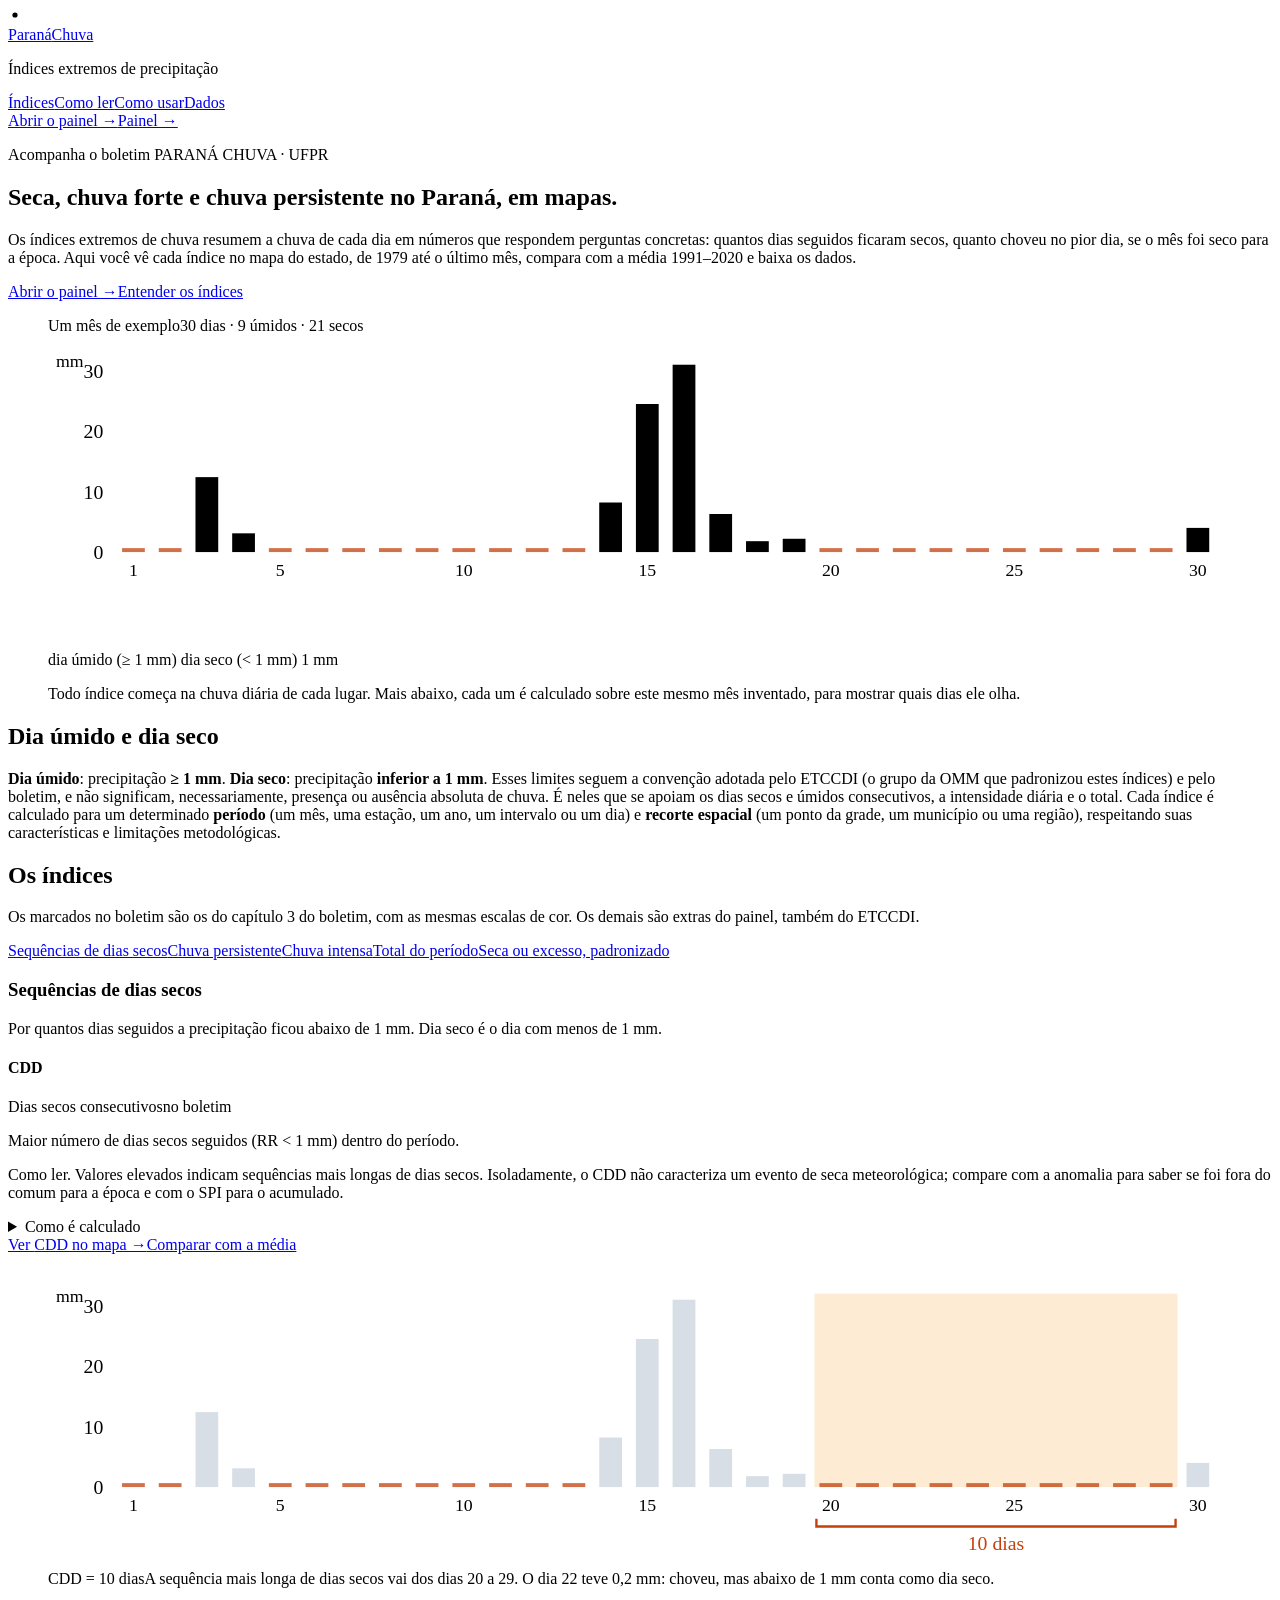
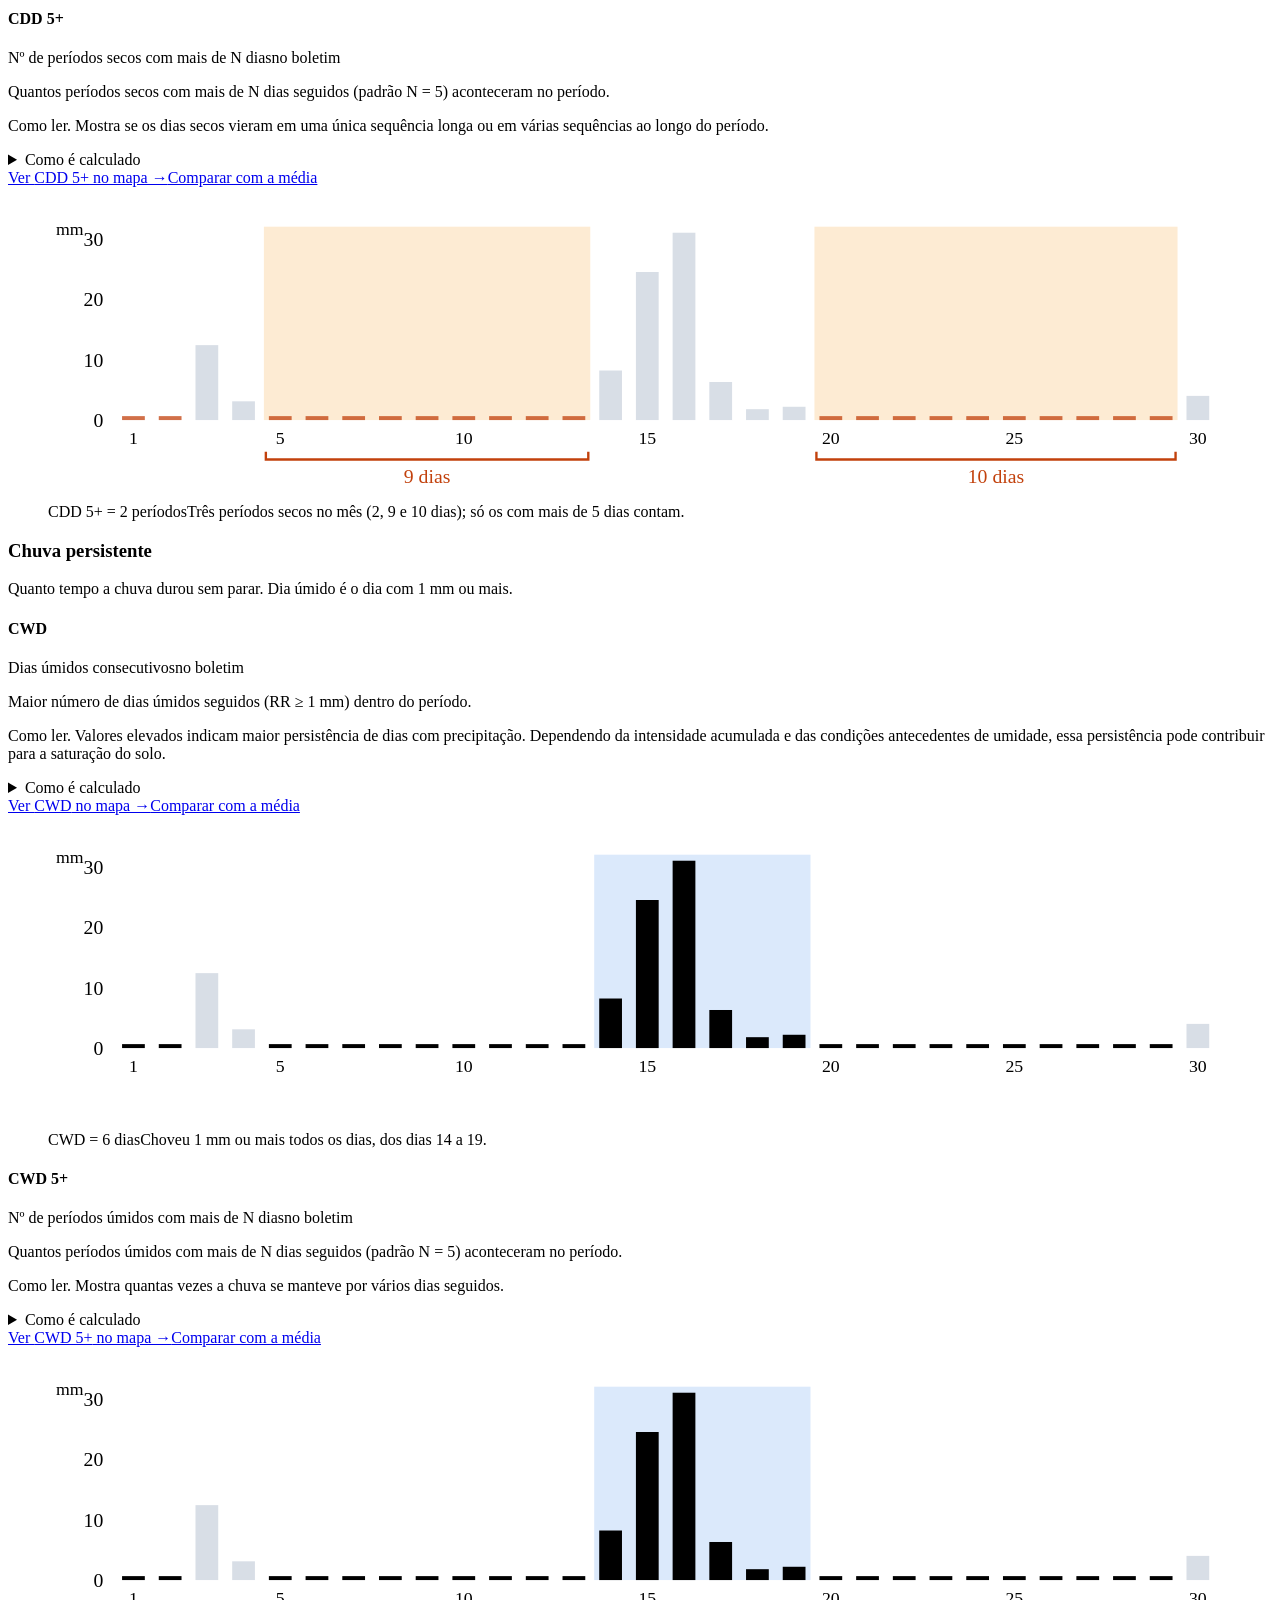
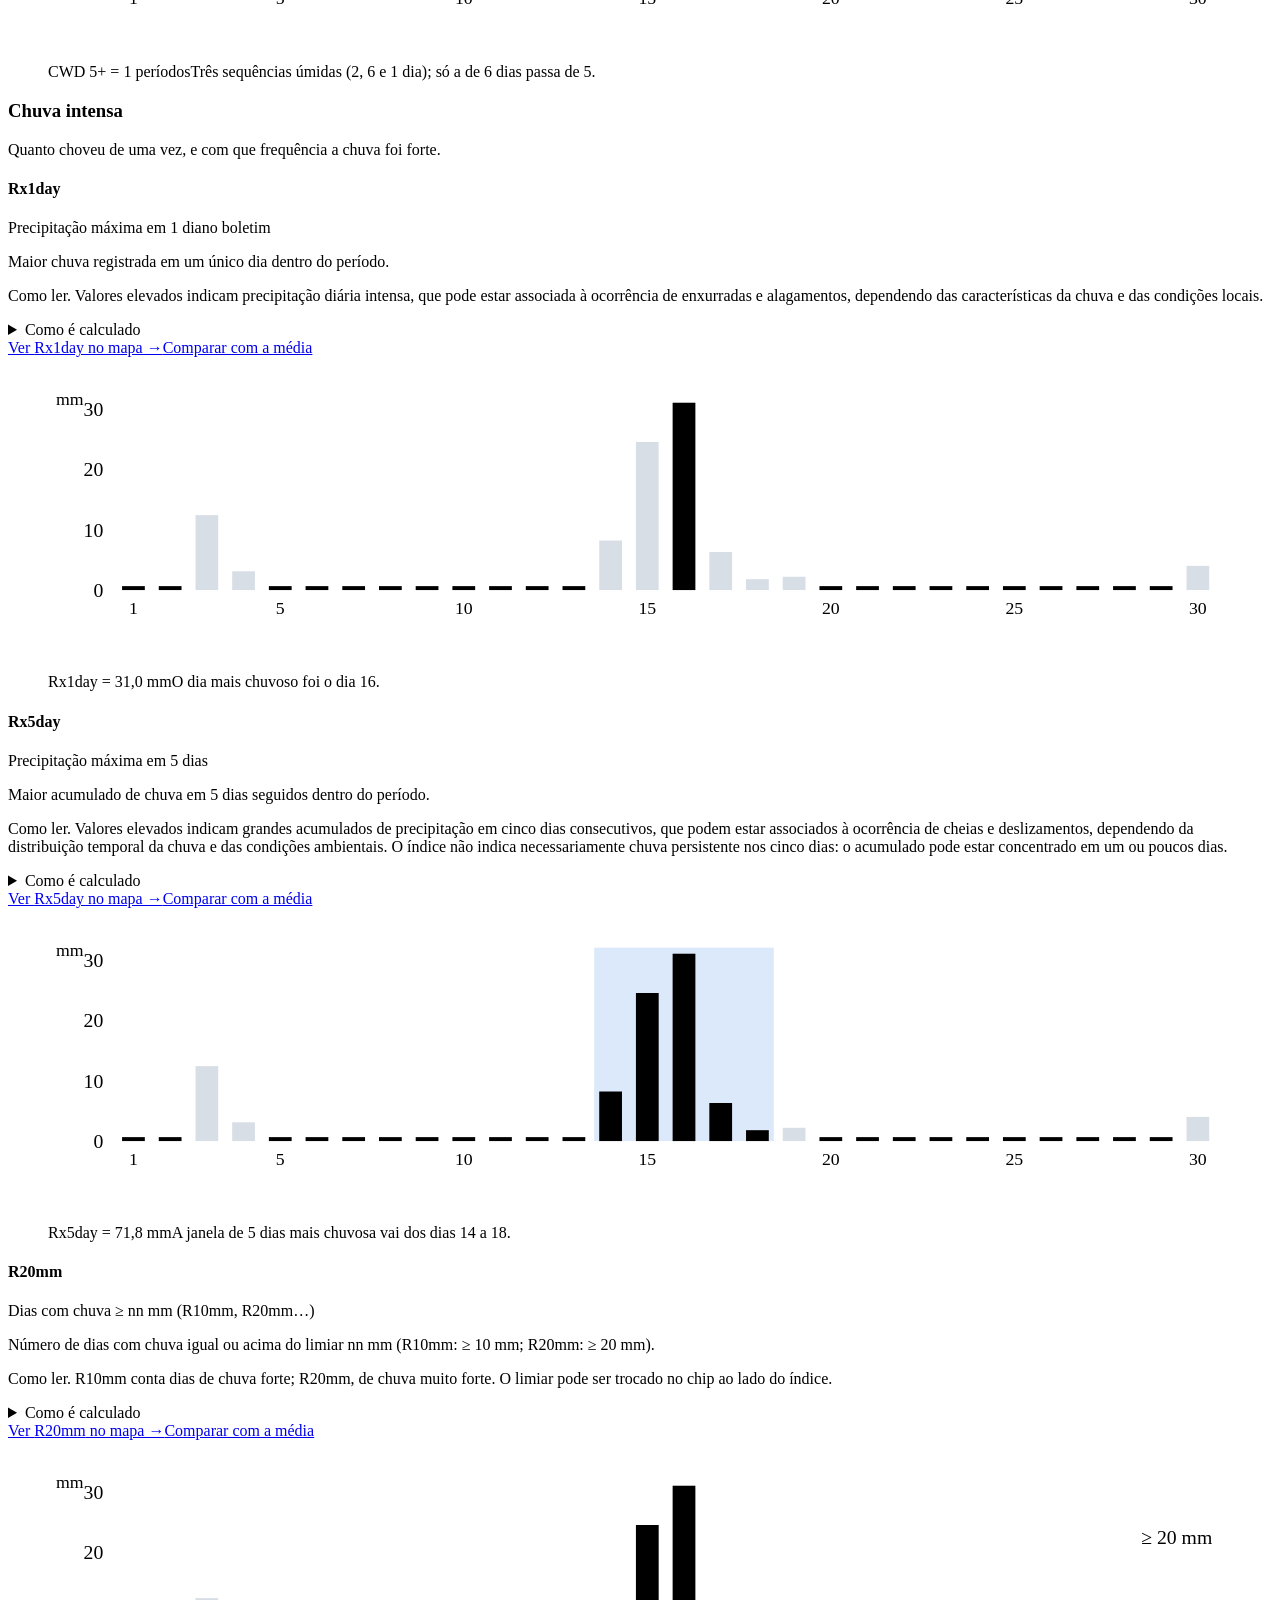
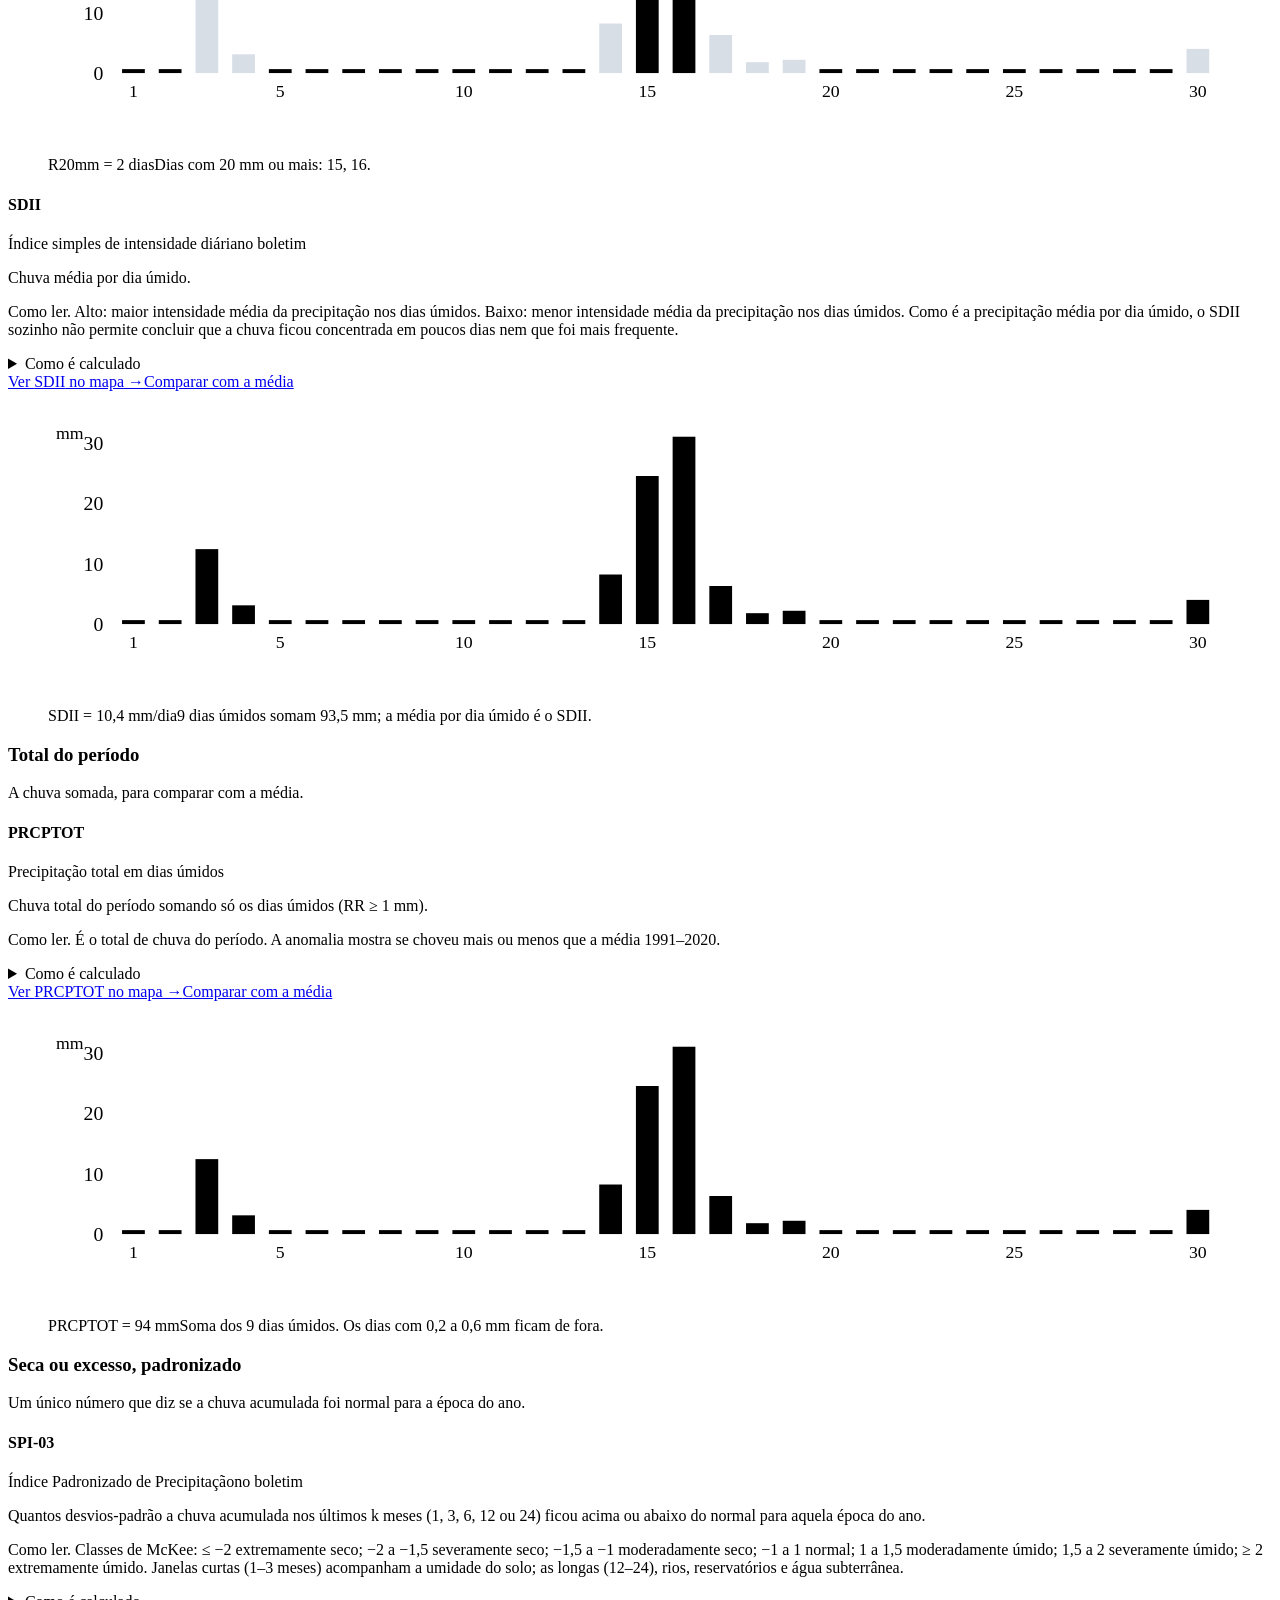
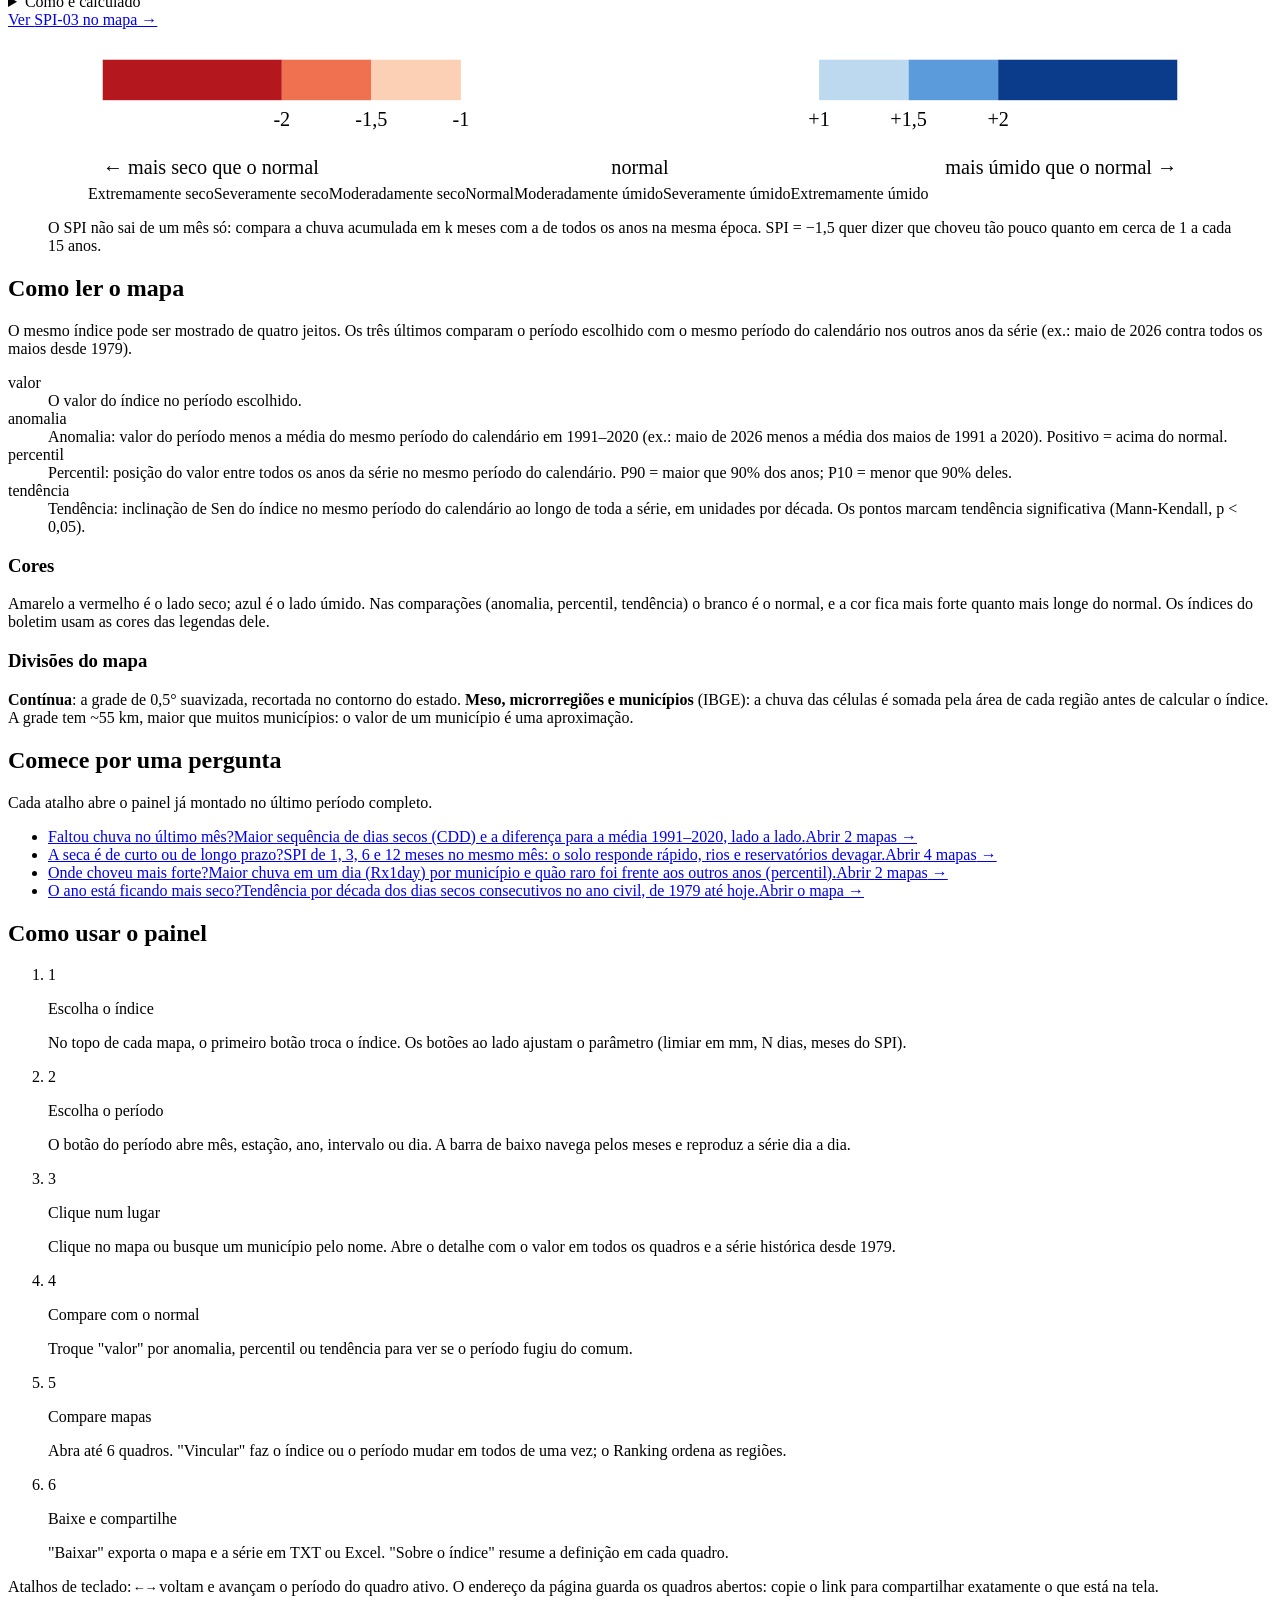
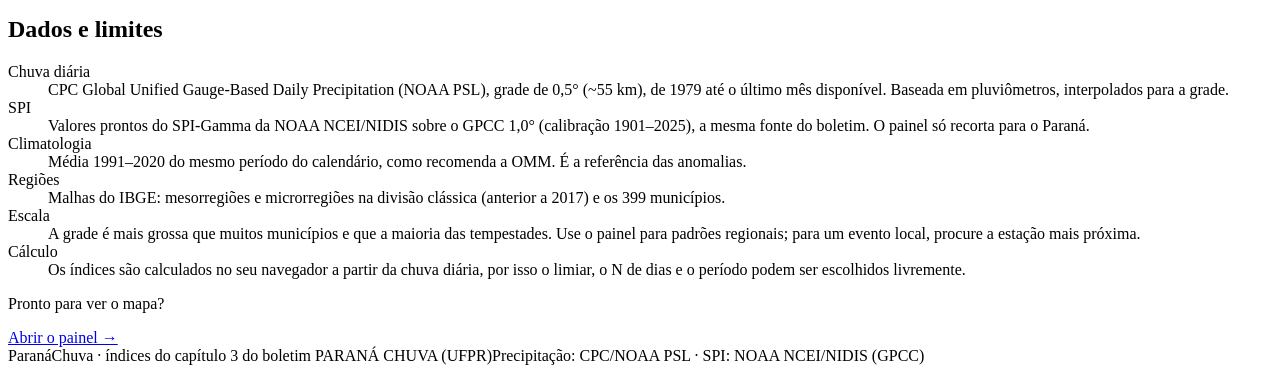
==== commit c73fb777: "Atualiza o site: textos dos índices revisados (dia úmido e dia seco, CDD, CWD, Rx1day, Rx5day, SDII)" ====
--- a/index.html
+++ b/index.html
@@ -1 +1 @@
-<!DOCTYPE html><!--A1qjaBq__D18uLIzJoGEX--><html lang="pt-BR" class="__variable_75fa57 __variable_75b600"><head><meta charSet="utf-8"/><meta name="viewport" content="width=device-width, initial-scale=1"/><link rel="stylesheet" href="/paranachuva/_next/static/css/ee94866f425e09e9.css" data-precedence="next"/><link rel="preload" as="script" fetchPriority="low" href="/paranachuva/_next/static/chunks/webpack-43515cc89a8f4aa2.js"/><script src="/paranachuva/_next/static/chunks/4bd1b696-c023c6e3521b1417.js" async=""></script><script src="/paranachuva/_next/static/chunks/255-c90118178a21b180.js" async=""></script><script src="/paranachuva/_next/static/chunks/main-app-86044958bdbbcc68.js" async=""></script><script src="/paranachuva/_next/static/chunks/619-ba102abea3e3d0e4.js" async=""></script><script src="/paranachuva/_next/static/chunks/81-b626bb7a83c62e40.js" async=""></script><script src="/paranachuva/_next/static/chunks/app/page-0cff7c11177183a8.js" async=""></script><title>ParanáChuva — Índices extremos de chuva no Paraná</title><meta name="description" content="O que são e como ler os índices extremos de chuva do boletim PARANÁ CHUVA (SPI, CDD, CWD, Rx1day, SDII e outros), com mapas interativos do Paraná desde 1979."/><script src="/paranachuva/_next/static/chunks/polyfills-42372ed130431b0a.js" noModule=""></script></head><body class="antialiased min-h-screen"><div hidden=""><!--$--><!--/$--></div><div class="min-h-dvh"><header class="sticky top-0 z-20 border-b border-rule bg-paper"><div class="mx-auto flex h-14 max-w-6xl items-center justify-between gap-4 px-4 sm:px-6"><div class="flex items-center gap-3 min-w-0"><svg width="14" height="14" viewBox="0 0 14 14" aria-hidden="true" class="shrink-0"><circle cx="7" cy="7" r="6" fill="none" stroke="var(--wet)" stroke-width="1.2" opacity="0.45"></circle><circle cx="7" cy="7" r="2.6" fill="var(--wet)"></circle></svg><div class="min-w-0"><a class="focus-ring block w-fit" title="Início: o que são os índices" href="/paranachuva/"><span class="block text-lg font-semibold tracking-tight leading-none">Paraná<span class="text-wet">Chuva</span></span></a><p class="text-xs text-ink-soft mt-1 truncate">Índices extremos de precipitação</p></div></div><nav aria-label="Seções" class="hidden items-center gap-5 text-sm md:flex"><a href="#indices" class="focus-ring text-ink-soft hover:text-ink">Índices</a><a href="#leitura" class="focus-ring text-ink-soft hover:text-ink">Como ler</a><a href="#uso" class="focus-ring text-ink-soft hover:text-ink">Como usar</a><a href="#dados" class="focus-ring text-ink-soft hover:text-ink">Dados</a></nav><a class="focus-ring inline-flex h-9 items-center gap-2 whitespace-nowrap border border-ink bg-ink px-4 text-sm font-medium text-white transition-colors hover:opacity-90 shrink-0" href="/paranachuva/painel/"><span class="hidden sm:inline">Abrir o painel →</span><span class="sm:hidden">Painel →</span></a></div></header><main class="mx-auto max-w-6xl px-4 sm:px-6"><section class="grid gap-10 py-12 lg:grid-cols-[minmax(0,5fr)_minmax(0,6fr)] lg:items-center lg:py-16"><div><p class="text-xs font-medium uppercase tracking-wider text-wet">Acompanha o boletim PARANÁ CHUVA · UFPR</p><h1 class="mt-3 text-3xl font-semibold leading-tight tracking-tight sm:text-4xl">Seca, chuva forte e chuva persistente no Paraná, em mapas.</h1><p class="mt-4 max-w-prose text-base leading-relaxed text-ink-soft">Os índices extremos de chuva resumem a chuva de cada dia em números que respondem perguntas concretas: quantos dias ficou sem chover, quanto choveu no pior dia, se o mês foi seco para a época. Aqui você vê cada índice no mapa do estado, de 1979 até o último mês, compara com a média <!-- -->1991<!-- -->–<!-- -->2020<!-- --> e baixa os dados.</p><div class="mt-6 flex flex-wrap gap-3"><a class="focus-ring inline-flex h-10 items-center gap-2 whitespace-nowrap border border-ink bg-ink px-4 text-sm font-medium text-white transition-colors hover:opacity-90" href="/paranachuva/painel/">Abrir o painel →</a><a href="#indices" class="focus-ring inline-flex h-10 items-center gap-2 whitespace-nowrap border border-rule bg-surface px-4 text-sm font-medium text-ink transition-colors hover:border-ink-soft">Entender os índices</a></div></div><figure class="m-0 border border-rule bg-surface p-4 sm:p-5"><figcaption class="mb-3 flex flex-wrap items-baseline justify-between gap-2"><span class="text-sm font-semibold">Um mês de exemplo</span><span class="text-xs text-ink-soft">30 dias · <!-- -->9<!-- --> úmidos · <!-- -->21<!-- --> secos</span></figcaption><svg viewBox="0 0 600 150" class="w-full h-auto block" role="img" aria-label="Mês de exemplo: chuva diária (mm)"><g class="num" font-size="10" fill="var(--ink-soft)"><g><line x1="34" x2="592" y1="110" y2="110" stroke="var(--rule)" stroke-width="1"></line><text x="28" y="113.5" text-anchor="end">0</text></g><g><line x1="34" x2="592" y1="79.375" y2="79.375" stroke="var(--rule)" stroke-width="0.6"></line><text x="28" y="82.875" text-anchor="end">10</text></g><g><line x1="34" x2="592" y1="48.75" y2="48.75" stroke="var(--rule)" stroke-width="0.6"></line><text x="28" y="52.25" text-anchor="end">20</text></g><g><line x1="34" x2="592" y1="18.125" y2="18.125" stroke="var(--rule)" stroke-width="0.6"></line><text x="28" y="21.625" text-anchor="end">30</text></g><text x="4" y="16" font-size="9">mm</text></g><line x1="34" x2="592" y1="106.9375" y2="106.9375" stroke="var(--ink-soft)" stroke-dasharray="2 3" stroke-width="0.8"></line><rect x="37.534" y="108" width="11.532" height="2" fill="#c2410c" opacity="0.75"></rect><rect x="56.134" y="108" width="11.532" height="2" fill="#c2410c" opacity="0.75"></rect><rect x="74.73400000000001" y="72.025" width="11.532" height="37.974999999999994" fill="var(--wet)" opacity="1"></rect><rect x="93.33400000000002" y="100.50625" width="11.532" height="9.493750000000006" fill="var(--wet)" opacity="1"></rect><rect x="111.93400000000001" y="108" width="11.532" height="2" fill="#c2410c" opacity="0.75"></rect><rect x="130.534" y="108" width="11.532" height="2" fill="#c2410c" opacity="0.75"></rect><rect x="149.13400000000001" y="108" width="11.532" height="2" fill="#c2410c" opacity="0.75"></rect><rect x="167.734" y="108" width="11.532" height="2" fill="#c2410c" opacity="0.75"></rect><rect x="186.334" y="108" width="11.532" height="2" fill="#c2410c" opacity="0.75"></rect><rect x="204.934" y="108" width="11.532" height="2" fill="#c2410c" opacity="0.75"></rect><rect x="223.534" y="108" width="11.532" height="2" fill="#c2410c" opacity="0.75"></rect><rect x="242.13400000000001" y="108" width="11.532" height="2" fill="#c2410c" opacity="0.75"></rect><rect x="260.73400000000004" y="108" width="11.532" height="2" fill="#c2410c" opacity="0.75"></rect><rect x="279.334" y="84.8875" width="11.532" height="25.112499999999997" fill="var(--wet)" opacity="1"></rect><rect x="297.934" y="34.96875" width="11.532" height="75.03125" fill="var(--wet)" opacity="1"></rect><rect x="316.534" y="15.0625" width="11.532" height="94.9375" fill="var(--wet)" opacity="1"></rect><rect x="335.134" y="90.70625" width="11.532" height="19.293750000000003" fill="var(--wet)" opacity="1"></rect><rect x="353.73400000000004" y="104.4875" width="11.532" height="5.512500000000003" fill="var(--wet)" opacity="1"></rect><rect x="372.334" y="103.2625" width="11.532" height="6.737499999999997" fill="var(--wet)" opacity="1"></rect><rect x="390.934" y="108" width="11.532" height="2" fill="#c2410c" opacity="0.75"></rect><rect x="409.534" y="108" width="11.532" height="2" fill="#c2410c" opacity="0.75"></rect><rect x="428.134" y="108" width="11.532" height="2" fill="#c2410c" opacity="0.75"></rect><rect x="446.73400000000004" y="108" width="11.532" height="2" fill="#c2410c" opacity="0.75"></rect><rect x="465.334" y="108" width="11.532" height="2" fill="#c2410c" opacity="0.75"></rect><rect x="483.934" y="108" width="11.532" height="2" fill="#c2410c" opacity="0.75"></rect><rect x="502.53400000000005" y="108" width="11.532" height="2" fill="#c2410c" opacity="0.75"></rect><rect x="521.134" y="108" width="11.532" height="2" fill="#c2410c" opacity="0.75"></rect><rect x="539.734" y="108" width="11.532" height="2" fill="#c2410c" opacity="0.75"></rect><rect x="558.3340000000001" y="108" width="11.532" height="2" fill="#c2410c" opacity="0.75"></rect><rect x="576.9340000000001" y="97.75" width="11.532" height="12.25" fill="var(--wet)" opacity="1"></rect><g class="num" font-size="9" fill="var(--ink-soft)"><text x="43.3" y="122" text-anchor="middle">1</text><text x="117.7" y="122" text-anchor="middle">5</text><text x="210.70000000000002" y="122" text-anchor="middle">10</text><text x="303.70000000000005" y="122" text-anchor="middle">15</text><text x="396.70000000000005" y="122" text-anchor="middle">20</text><text x="489.70000000000005" y="122" text-anchor="middle">25</text><text x="582.7" y="122" text-anchor="middle">30</text></g></svg><div class="mt-3"><p class="flex flex-wrap items-center gap-x-4 gap-y-1 text-xs text-ink-soft"><span class="inline-flex items-center gap-1.5"><span class="inline-block h-3 w-2 bg-wet" aria-hidden="true"></span> dia úmido (≥ 1 mm)</span><span class="inline-flex items-center gap-1.5"><span class="inline-block h-0.5 w-3" style="background:#c2410c" aria-hidden="true"></span> dia seco (&lt; 1 mm)</span><span class="inline-flex items-center gap-1.5"><span class="inline-block w-4 border-t border-dashed border-ink-soft" aria-hidden="true"></span> 1 mm</span></p></div><p class="mt-3 text-xs leading-relaxed text-ink-soft">Todo índice começa na chuva diária de cada lugar. Mais abaixo, cada um é calculado sobre este mesmo mês inventado, para mostrar quais dias ele olha.</p></figure></section><section aria-labelledby="dia-umido" class="border-t border-rule py-10"><div class="grid gap-6 md:grid-cols-3"><div><h2 id="dia-umido" class="text-xl font-semibold tracking-tight">Uma regra só: o dia úmido</h2></div><p class="text-sm leading-relaxed md:col-span-2">Um dia conta como <b>úmido</b> quando chove <b>1 mm ou mais</b>; abaixo disso é <b>seco</b>. Chuviscos de 0,2 mm não molham o solo de verdade, e a regra é a mesma do ETCCDI (o grupo da OMM que padronizou estes índices) e do boletim. É nela que se apoiam os dias secos e úmidos consecutivos, a intensidade diária e o total. Cada índice é calculado para um <b>período</b> (um mês, uma estação, um ano, um intervalo ou um dia) e para um <b>lugar</b> (um ponto da grade, um município ou uma região).</p></div></section><section id="indices" aria-labelledby="indices-h" class="scroll-mt-16 border-t border-rule py-10"><h2 id="indices-h" class="text-2xl font-semibold tracking-tight">Os índices</h2><p class="mt-2 max-w-prose text-sm text-ink-soft">Os marcados <span class="inline-block border border-wet px-1.5 py-px align-middle text-[11px] font-medium leading-tight text-wet">no boletim</span> são os do capítulo 3 do boletim, com as mesmas escalas de cor. Os demais são extras do painel, também do ETCCDI.</p><nav aria-label="Grupos de índices" class="mt-5 flex flex-wrap gap-2"><a href="#seca" class="focus-ring border border-rule bg-surface px-3 py-1.5 text-sm hover:border-ink-soft">Seca e veranico</a><a href="#persistente" class="focus-ring border border-rule bg-surface px-3 py-1.5 text-sm hover:border-ink-soft">Chuva persistente</a><a href="#intensa" class="focus-ring border border-rule bg-surface px-3 py-1.5 text-sm hover:border-ink-soft">Chuva intensa</a><a href="#total" class="focus-ring border border-rule bg-surface px-3 py-1.5 text-sm hover:border-ink-soft">Total do período</a><a href="#spi" class="focus-ring border border-rule bg-surface px-3 py-1.5 text-sm hover:border-ink-soft">Seca ou excesso, padronizado</a></nav><div id="seca" class="scroll-mt-16 pt-10"><div class="flex flex-wrap items-baseline gap-x-3 gap-y-1 border-b border-ink pb-2"><h3 class="text-lg font-semibold tracking-tight">Seca e veranico</h3><p class="text-sm text-ink-soft">Quanto tempo ficou sem chover. Dia seco é o dia com menos de 1 mm.</p></div><article class="grid gap-6 border-b border-rule py-7 lg:grid-cols-[minmax(0,5fr)_minmax(0,6fr)]"><div><div class="flex flex-wrap items-baseline gap-x-3 gap-y-1"><h4 class="text-xl font-semibold tracking-tight">CDD</h4><span class="text-sm text-ink-soft">Dias secos consecutivos</span><span class="inline-block border border-wet px-1.5 py-px align-middle text-[11px] font-medium leading-tight text-wet">no boletim</span></div><p class="mt-3 text-sm leading-relaxed">Maior número de dias seguidos sem chuva (RR &lt; 1 mm) dentro do período.</p><p class="mt-3 text-sm leading-relaxed"><span class="font-medium">Como ler. </span><span class="text-ink-soft">Valores altos indicam estiagem ou veranico longo. Compare com a anomalia para saber se foi fora do comum para a época.</span></p><details class="group mt-3 text-sm"><summary class="focus-ring cursor-pointer select-none text-ink-soft hover:text-ink">Como é calculado</summary><p class="mt-2 leading-relaxed text-ink-soft">Percorre a chuva diária do período, mede cada sequência de dias com RR &lt; 1 mm e guarda a mais longa. Sequências que começam antes ou terminam depois do período são cortadas nas bordas dele.</p><p class="mt-2 text-xs text-ink-soft">Referência: <!-- -->ETCCDI (Zhang et al., 2011), índice CDD.</p></details><div class="mt-4 flex flex-wrap gap-2"><a class="focus-ring inline-flex h-9 items-center gap-2 whitespace-nowrap border border-rule bg-surface px-4 text-sm font-medium text-ink transition-colors hover:border-ink-soft" href="/paranachuva/painel/">Ver <!-- -->CDD<!-- --> no mapa →</a><a class="focus-ring inline-flex h-9 items-center gap-2 whitespace-nowrap border border-rule bg-surface px-4 text-sm font-medium text-ink transition-colors hover:border-ink-soft" href="/paranachuva/painel/">Comparar com a média</a></div></div><figure class="m-0 self-start border border-rule bg-surface p-4"><svg viewBox="0 0 600 150" class="w-full h-auto block" role="img" aria-label="Mês de exemplo com o que entra no CDD destacado"><rect x="388.40000000000003" y="12" width="184" height="98" fill="#fdebd3"></rect><g class="num" font-size="10" fill="var(--ink-soft)"><g><line x1="34" x2="592" y1="110" y2="110" stroke="var(--rule)" stroke-width="1"></line><text x="28" y="113.5" text-anchor="end">0</text></g><g><line x1="34" x2="592" y1="79.375" y2="79.375" stroke="var(--rule)" stroke-width="0.6"></line><text x="28" y="82.875" text-anchor="end">10</text></g><g><line x1="34" x2="592" y1="48.75" y2="48.75" stroke="var(--rule)" stroke-width="0.6"></line><text x="28" y="52.25" text-anchor="end">20</text></g><g><line x1="34" x2="592" y1="18.125" y2="18.125" stroke="var(--rule)" stroke-width="0.6"></line><text x="28" y="21.625" text-anchor="end">30</text></g><text x="4" y="16" font-size="9">mm</text></g><line x1="34" x2="592" y1="106.9375" y2="106.9375" stroke="var(--ink-soft)" stroke-dasharray="2 3" stroke-width="0.8"></line><rect x="37.534" y="108" width="11.532" height="2" fill="#c2410c" opacity="0.75"></rect><rect x="56.134" y="108" width="11.532" height="2" fill="#c2410c" opacity="0.75"></rect><rect x="74.73400000000001" y="72.025" width="11.532" height="37.974999999999994" fill="#b8c4d2" opacity="0.55"></rect><rect x="93.33400000000002" y="100.50625" width="11.532" height="9.493750000000006" fill="#b8c4d2" opacity="0.55"></rect><rect x="111.93400000000001" y="108" width="11.532" height="2" fill="#c2410c" opacity="0.75"></rect><rect x="130.534" y="108" width="11.532" height="2" fill="#c2410c" opacity="0.75"></rect><rect x="149.13400000000001" y="108" width="11.532" height="2" fill="#c2410c" opacity="0.75"></rect><rect x="167.734" y="108" width="11.532" height="2" fill="#c2410c" opacity="0.75"></rect><rect x="186.334" y="108" width="11.532" height="2" fill="#c2410c" opacity="0.75"></rect><rect x="204.934" y="108" width="11.532" height="2" fill="#c2410c" opacity="0.75"></rect><rect x="223.534" y="108" width="11.532" height="2" fill="#c2410c" opacity="0.75"></rect><rect x="242.13400000000001" y="108" width="11.532" height="2" fill="#c2410c" opacity="0.75"></rect><rect x="260.73400000000004" y="108" width="11.532" height="2" fill="#c2410c" opacity="0.75"></rect><rect x="279.334" y="84.8875" width="11.532" height="25.112499999999997" fill="#b8c4d2" opacity="0.55"></rect><rect x="297.934" y="34.96875" width="11.532" height="75.03125" fill="#b8c4d2" opacity="0.55"></rect><rect x="316.534" y="15.0625" width="11.532" height="94.9375" fill="#b8c4d2" opacity="0.55"></rect><rect x="335.134" y="90.70625" width="11.532" height="19.293750000000003" fill="#b8c4d2" opacity="0.55"></rect><rect x="353.73400000000004" y="104.4875" width="11.532" height="5.512500000000003" fill="#b8c4d2" opacity="0.55"></rect><rect x="372.334" y="103.2625" width="11.532" height="6.737499999999997" fill="#b8c4d2" opacity="0.55"></rect><rect x="390.934" y="108" width="11.532" height="2" fill="#c2410c" opacity="0.75"></rect><rect x="409.534" y="108" width="11.532" height="2" fill="#c2410c" opacity="0.75"></rect><rect x="428.134" y="108" width="11.532" height="2" fill="#c2410c" opacity="0.75"></rect><rect x="446.73400000000004" y="108" width="11.532" height="2" fill="#c2410c" opacity="0.75"></rect><rect x="465.334" y="108" width="11.532" height="2" fill="#c2410c" opacity="0.75"></rect><rect x="483.934" y="108" width="11.532" height="2" fill="#c2410c" opacity="0.75"></rect><rect x="502.53400000000005" y="108" width="11.532" height="2" fill="#c2410c" opacity="0.75"></rect><rect x="521.134" y="108" width="11.532" height="2" fill="#c2410c" opacity="0.75"></rect><rect x="539.734" y="108" width="11.532" height="2" fill="#c2410c" opacity="0.75"></rect><rect x="558.3340000000001" y="108" width="11.532" height="2" fill="#c2410c" opacity="0.75"></rect><rect x="576.9340000000001" y="97.75" width="11.532" height="12.25" fill="#b8c4d2" opacity="0.55"></rect><g class="num" font-size="9" fill="var(--ink-soft)"><text x="43.3" y="122" text-anchor="middle">1</text><text x="117.7" y="122" text-anchor="middle">5</text><text x="210.70000000000002" y="122" text-anchor="middle">10</text><text x="303.70000000000005" y="122" text-anchor="middle">15</text><text x="396.70000000000005" y="122" text-anchor="middle">20</text><text x="489.70000000000005" y="122" text-anchor="middle">25</text><text x="582.7" y="122" text-anchor="middle">30</text></g><g stroke="#c2410c" fill="none" stroke-width="1.2"><path d="M389.40000000000003 126V130H571.4000000000001V126"></path><text x="480.4000000000001" y="142" text-anchor="middle" font-size="10" fill="#c2410c" stroke="none" class="num">10<!-- --> dias</text></g></svg><figcaption class="mt-2 flex flex-wrap items-baseline justify-between gap-x-4 gap-y-1 text-xs"><span class="num text-sm font-semibold text-ink">CDD = 10 dias</span><span class="text-ink-soft">A sequência seca mais longa vai dos dias 20 a 29. O dia 22 teve 0,2 mm: abaixo de 1 mm, continua seco.</span></figcaption></figure></article><article class="grid gap-6 border-b border-rule py-7 lg:grid-cols-[minmax(0,5fr)_minmax(0,6fr)]"><div><div class="flex flex-wrap items-baseline gap-x-3 gap-y-1"><h4 class="text-xl font-semibold tracking-tight">CDD 5+</h4><span class="text-sm text-ink-soft">Nº de períodos secos com mais de N dias</span><span class="inline-block border border-wet px-1.5 py-px align-middle text-[11px] font-medium leading-tight text-wet">no boletim</span></div><p class="mt-3 text-sm leading-relaxed">Quantos períodos secos com mais de N dias seguidos (padrão N = 5) aconteceram no período.</p><p class="mt-3 text-sm leading-relaxed"><span class="font-medium">Como ler. </span><span class="text-ink-soft">Mostra se a estiagem veio em um único bloco ou em vários veranicos ao longo do período.</span></p><details class="group mt-3 text-sm"><summary class="focus-ring cursor-pointer select-none text-ink-soft hover:text-ink">Como é calculado</summary><p class="mt-2 leading-relaxed text-ink-soft">Conta as sequências de dias com RR &lt; 1 mm cujo comprimento é estritamente maior que N, como no boletim.</p><p class="mt-2 text-xs text-ink-soft">Referência: <!-- -->Boletim PARANÁ CHUVA, a partir do CDD do ETCCDI.</p></details><div class="mt-4 flex flex-wrap gap-2"><a class="focus-ring inline-flex h-9 items-center gap-2 whitespace-nowrap border border-rule bg-surface px-4 text-sm font-medium text-ink transition-colors hover:border-ink-soft" href="/paranachuva/painel/">Ver <!-- -->CDD 5+<!-- --> no mapa →</a><a class="focus-ring inline-flex h-9 items-center gap-2 whitespace-nowrap border border-rule bg-surface px-4 text-sm font-medium text-ink transition-colors hover:border-ink-soft" href="/paranachuva/painel/">Comparar com a média</a></div></div><figure class="m-0 self-start border border-rule bg-surface p-4"><svg viewBox="0 0 600 150" class="w-full h-auto block" role="img" aria-label="Mês de exemplo com o que entra no CDD 5+ destacado"><rect x="109.4" y="12" width="165.4" height="98" fill="#fdebd3"></rect><rect x="388.40000000000003" y="12" width="184" height="98" fill="#fdebd3"></rect><g class="num" font-size="10" fill="var(--ink-soft)"><g><line x1="34" x2="592" y1="110" y2="110" stroke="var(--rule)" stroke-width="1"></line><text x="28" y="113.5" text-anchor="end">0</text></g><g><line x1="34" x2="592" y1="79.375" y2="79.375" stroke="var(--rule)" stroke-width="0.6"></line><text x="28" y="82.875" text-anchor="end">10</text></g><g><line x1="34" x2="592" y1="48.75" y2="48.75" stroke="var(--rule)" stroke-width="0.6"></line><text x="28" y="52.25" text-anchor="end">20</text></g><g><line x1="34" x2="592" y1="18.125" y2="18.125" stroke="var(--rule)" stroke-width="0.6"></line><text x="28" y="21.625" text-anchor="end">30</text></g><text x="4" y="16" font-size="9">mm</text></g><line x1="34" x2="592" y1="106.9375" y2="106.9375" stroke="var(--ink-soft)" stroke-dasharray="2 3" stroke-width="0.8"></line><rect x="37.534" y="108" width="11.532" height="2" fill="#c2410c" opacity="0.75"></rect><rect x="56.134" y="108" width="11.532" height="2" fill="#c2410c" opacity="0.75"></rect><rect x="74.73400000000001" y="72.025" width="11.532" height="37.974999999999994" fill="#b8c4d2" opacity="0.55"></rect><rect x="93.33400000000002" y="100.50625" width="11.532" height="9.493750000000006" fill="#b8c4d2" opacity="0.55"></rect><rect x="111.93400000000001" y="108" width="11.532" height="2" fill="#c2410c" opacity="0.75"></rect><rect x="130.534" y="108" width="11.532" height="2" fill="#c2410c" opacity="0.75"></rect><rect x="149.13400000000001" y="108" width="11.532" height="2" fill="#c2410c" opacity="0.75"></rect><rect x="167.734" y="108" width="11.532" height="2" fill="#c2410c" opacity="0.75"></rect><rect x="186.334" y="108" width="11.532" height="2" fill="#c2410c" opacity="0.75"></rect><rect x="204.934" y="108" width="11.532" height="2" fill="#c2410c" opacity="0.75"></rect><rect x="223.534" y="108" width="11.532" height="2" fill="#c2410c" opacity="0.75"></rect><rect x="242.13400000000001" y="108" width="11.532" height="2" fill="#c2410c" opacity="0.75"></rect><rect x="260.73400000000004" y="108" width="11.532" height="2" fill="#c2410c" opacity="0.75"></rect><rect x="279.334" y="84.8875" width="11.532" height="25.112499999999997" fill="#b8c4d2" opacity="0.55"></rect><rect x="297.934" y="34.96875" width="11.532" height="75.03125" fill="#b8c4d2" opacity="0.55"></rect><rect x="316.534" y="15.0625" width="11.532" height="94.9375" fill="#b8c4d2" opacity="0.55"></rect><rect x="335.134" y="90.70625" width="11.532" height="19.293750000000003" fill="#b8c4d2" opacity="0.55"></rect><rect x="353.73400000000004" y="104.4875" width="11.532" height="5.512500000000003" fill="#b8c4d2" opacity="0.55"></rect><rect x="372.334" y="103.2625" width="11.532" height="6.737499999999997" fill="#b8c4d2" opacity="0.55"></rect><rect x="390.934" y="108" width="11.532" height="2" fill="#c2410c" opacity="0.75"></rect><rect x="409.534" y="108" width="11.532" height="2" fill="#c2410c" opacity="0.75"></rect><rect x="428.134" y="108" width="11.532" height="2" fill="#c2410c" opacity="0.75"></rect><rect x="446.73400000000004" y="108" width="11.532" height="2" fill="#c2410c" opacity="0.75"></rect><rect x="465.334" y="108" width="11.532" height="2" fill="#c2410c" opacity="0.75"></rect><rect x="483.934" y="108" width="11.532" height="2" fill="#c2410c" opacity="0.75"></rect><rect x="502.53400000000005" y="108" width="11.532" height="2" fill="#c2410c" opacity="0.75"></rect><rect x="521.134" y="108" width="11.532" height="2" fill="#c2410c" opacity="0.75"></rect><rect x="539.734" y="108" width="11.532" height="2" fill="#c2410c" opacity="0.75"></rect><rect x="558.3340000000001" y="108" width="11.532" height="2" fill="#c2410c" opacity="0.75"></rect><rect x="576.9340000000001" y="97.75" width="11.532" height="12.25" fill="#b8c4d2" opacity="0.55"></rect><g class="num" font-size="9" fill="var(--ink-soft)"><text x="43.3" y="122" text-anchor="middle">1</text><text x="117.7" y="122" text-anchor="middle">5</text><text x="210.70000000000002" y="122" text-anchor="middle">10</text><text x="303.70000000000005" y="122" text-anchor="middle">15</text><text x="396.70000000000005" y="122" text-anchor="middle">20</text><text x="489.70000000000005" y="122" text-anchor="middle">25</text><text x="582.7" y="122" text-anchor="middle">30</text></g><g stroke="#c2410c" fill="none" stroke-width="1.2"><path d="M110.4 126V130H273.8V126"></path><text x="192.10000000000002" y="142" text-anchor="middle" font-size="10" fill="#c2410c" stroke="none" class="num">9<!-- --> dias</text></g><g stroke="#c2410c" fill="none" stroke-width="1.2"><path d="M389.40000000000003 126V130H571.4000000000001V126"></path><text x="480.4000000000001" y="142" text-anchor="middle" font-size="10" fill="#c2410c" stroke="none" class="num">10<!-- --> dias</text></g></svg><figcaption class="mt-2 flex flex-wrap items-baseline justify-between gap-x-4 gap-y-1 text-xs"><span class="num text-sm font-semibold text-ink">CDD 5+ = 2 períodos</span><span class="text-ink-soft">Três períodos secos no mês (2, 9 e 10 dias); só os com mais de 5 dias contam.</span></figcaption></figure></article></div><div id="persistente" class="scroll-mt-16 pt-10"><div class="flex flex-wrap items-baseline gap-x-3 gap-y-1 border-b border-ink pb-2"><h3 class="text-lg font-semibold tracking-tight">Chuva persistente</h3><p class="text-sm text-ink-soft">Quanto tempo a chuva durou sem parar. Dia úmido é o dia com 1 mm ou mais.</p></div><article class="grid gap-6 border-b border-rule py-7 lg:grid-cols-[minmax(0,5fr)_minmax(0,6fr)]"><div><div class="flex flex-wrap items-baseline gap-x-3 gap-y-1"><h4 class="text-xl font-semibold tracking-tight">CWD</h4><span class="text-sm text-ink-soft">Dias úmidos consecutivos</span><span class="inline-block border border-wet px-1.5 py-px align-middle text-[11px] font-medium leading-tight text-wet">no boletim</span></div><p class="mt-3 text-sm leading-relaxed">Maior número de dias seguidos com chuva (RR ≥ 1 mm) dentro do período.</p><p class="mt-3 text-sm leading-relaxed"><span class="font-medium">Como ler. </span><span class="text-ink-soft">Valores altos indicam chuva persistente, que encharca o solo e favorece cheias.</span></p><details class="group mt-3 text-sm"><summary class="focus-ring cursor-pointer select-none text-ink-soft hover:text-ink">Como é calculado</summary><p class="mt-2 leading-relaxed text-ink-soft">Mede cada sequência de dias úmidos (RR ≥ 1 mm) do período e guarda a mais longa, cortada nas bordas do período.</p><p class="mt-2 text-xs text-ink-soft">Referência: <!-- -->ETCCDI (Zhang et al., 2011), índice CWD.</p></details><div class="mt-4 flex flex-wrap gap-2"><a class="focus-ring inline-flex h-9 items-center gap-2 whitespace-nowrap border border-rule bg-surface px-4 text-sm font-medium text-ink transition-colors hover:border-ink-soft" href="/paranachuva/painel/">Ver <!-- -->CWD<!-- --> no mapa →</a><a class="focus-ring inline-flex h-9 items-center gap-2 whitespace-nowrap border border-rule bg-surface px-4 text-sm font-medium text-ink transition-colors hover:border-ink-soft" href="/paranachuva/painel/">Comparar com a média</a></div></div><figure class="m-0 self-start border border-rule bg-surface p-4"><svg viewBox="0 0 600 150" class="w-full h-auto block" role="img" aria-label="Mês de exemplo com o que entra no CWD destacado"><rect x="276.8" y="12" width="109.60000000000001" height="98" fill="#dbe9fb"></rect><g class="num" font-size="10" fill="var(--ink-soft)"><g><line x1="34" x2="592" y1="110" y2="110" stroke="var(--rule)" stroke-width="1"></line><text x="28" y="113.5" text-anchor="end">0</text></g><g><line x1="34" x2="592" y1="79.375" y2="79.375" stroke="var(--rule)" stroke-width="0.6"></line><text x="28" y="82.875" text-anchor="end">10</text></g><g><line x1="34" x2="592" y1="48.75" y2="48.75" stroke="var(--rule)" stroke-width="0.6"></line><text x="28" y="52.25" text-anchor="end">20</text></g><g><line x1="34" x2="592" y1="18.125" y2="18.125" stroke="var(--rule)" stroke-width="0.6"></line><text x="28" y="21.625" text-anchor="end">30</text></g><text x="4" y="16" font-size="9">mm</text></g><line x1="34" x2="592" y1="106.9375" y2="106.9375" stroke="var(--ink-soft)" stroke-dasharray="2 3" stroke-width="0.8"></line><rect x="37.534" y="108" width="11.532" height="2" fill="var(--rule)" opacity="1"></rect><rect x="56.134" y="108" width="11.532" height="2" fill="var(--rule)" opacity="1"></rect><rect x="74.73400000000001" y="72.025" width="11.532" height="37.974999999999994" fill="#b8c4d2" opacity="0.55"></rect><rect x="93.33400000000002" y="100.50625" width="11.532" height="9.493750000000006" fill="#b8c4d2" opacity="0.55"></rect><rect x="111.93400000000001" y="108" width="11.532" height="2" fill="var(--rule)" opacity="1"></rect><rect x="130.534" y="108" width="11.532" height="2" fill="var(--rule)" opacity="1"></rect><rect x="149.13400000000001" y="108" width="11.532" height="2" fill="var(--rule)" opacity="1"></rect><rect x="167.734" y="108" width="11.532" height="2" fill="var(--rule)" opacity="1"></rect><rect x="186.334" y="108" width="11.532" height="2" fill="var(--rule)" opacity="1"></rect><rect x="204.934" y="108" width="11.532" height="2" fill="var(--rule)" opacity="1"></rect><rect x="223.534" y="108" width="11.532" height="2" fill="var(--rule)" opacity="1"></rect><rect x="242.13400000000001" y="108" width="11.532" height="2" fill="var(--rule)" opacity="1"></rect><rect x="260.73400000000004" y="108" width="11.532" height="2" fill="var(--rule)" opacity="1"></rect><rect x="279.334" y="84.8875" width="11.532" height="25.112499999999997" fill="var(--wet)" opacity="1"></rect><rect x="297.934" y="34.96875" width="11.532" height="75.03125" fill="var(--wet)" opacity="1"></rect><rect x="316.534" y="15.0625" width="11.532" height="94.9375" fill="var(--wet)" opacity="1"></rect><rect x="335.134" y="90.70625" width="11.532" height="19.293750000000003" fill="var(--wet)" opacity="1"></rect><rect x="353.73400000000004" y="104.4875" width="11.532" height="5.512500000000003" fill="var(--wet)" opacity="1"></rect><rect x="372.334" y="103.2625" width="11.532" height="6.737499999999997" fill="var(--wet)" opacity="1"></rect><rect x="390.934" y="108" width="11.532" height="2" fill="var(--rule)" opacity="1"></rect><rect x="409.534" y="108" width="11.532" height="2" fill="var(--rule)" opacity="1"></rect><rect x="428.134" y="108" width="11.532" height="2" fill="var(--rule)" opacity="1"></rect><rect x="446.73400000000004" y="108" width="11.532" height="2" fill="var(--rule)" opacity="1"></rect><rect x="465.334" y="108" width="11.532" height="2" fill="var(--rule)" opacity="1"></rect><rect x="483.934" y="108" width="11.532" height="2" fill="var(--rule)" opacity="1"></rect><rect x="502.53400000000005" y="108" width="11.532" height="2" fill="var(--rule)" opacity="1"></rect><rect x="521.134" y="108" width="11.532" height="2" fill="var(--rule)" opacity="1"></rect><rect x="539.734" y="108" width="11.532" height="2" fill="var(--rule)" opacity="1"></rect><rect x="558.3340000000001" y="108" width="11.532" height="2" fill="var(--rule)" opacity="1"></rect><rect x="576.9340000000001" y="97.75" width="11.532" height="12.25" fill="#b8c4d2" opacity="0.55"></rect><g class="num" font-size="9" fill="var(--ink-soft)"><text x="43.3" y="122" text-anchor="middle">1</text><text x="117.7" y="122" text-anchor="middle">5</text><text x="210.70000000000002" y="122" text-anchor="middle">10</text><text x="303.70000000000005" y="122" text-anchor="middle">15</text><text x="396.70000000000005" y="122" text-anchor="middle">20</text><text x="489.70000000000005" y="122" text-anchor="middle">25</text><text x="582.7" y="122" text-anchor="middle">30</text></g><g stroke="var(--wet)" fill="none" stroke-width="1.2"><path d="M277.8 126V130H385.40000000000003V126"></path><text x="331.6" y="142" text-anchor="middle" font-size="10" fill="var(--wet)" stroke="none" class="num">6<!-- --> dias</text></g></svg><figcaption class="mt-2 flex flex-wrap items-baseline justify-between gap-x-4 gap-y-1 text-xs"><span class="num text-sm font-semibold text-ink">CWD = 6 dias</span><span class="text-ink-soft">Choveu 1 mm ou mais todos os dias, dos dias 14 a 19.</span></figcaption></figure></article><article class="grid gap-6 border-b border-rule py-7 lg:grid-cols-[minmax(0,5fr)_minmax(0,6fr)]"><div><div class="flex flex-wrap items-baseline gap-x-3 gap-y-1"><h4 class="text-xl font-semibold tracking-tight">CWD 5+</h4><span class="text-sm text-ink-soft">Nº de períodos úmidos com mais de N dias</span><span class="inline-block border border-wet px-1.5 py-px align-middle text-[11px] font-medium leading-tight text-wet">no boletim</span></div><p class="mt-3 text-sm leading-relaxed">Quantos períodos úmidos com mais de N dias seguidos (padrão N = 5) aconteceram no período.</p><p class="mt-3 text-sm leading-relaxed"><span class="font-medium">Como ler. </span><span class="text-ink-soft">Mostra quantas vezes a chuva se manteve por vários dias seguidos.</span></p><details class="group mt-3 text-sm"><summary class="focus-ring cursor-pointer select-none text-ink-soft hover:text-ink">Como é calculado</summary><p class="mt-2 leading-relaxed text-ink-soft">Conta as sequências de dias com RR ≥ 1 mm cujo comprimento é estritamente maior que N, como no boletim.</p><p class="mt-2 text-xs text-ink-soft">Referência: <!-- -->Boletim PARANÁ CHUVA, a partir do CWD do ETCCDI.</p></details><div class="mt-4 flex flex-wrap gap-2"><a class="focus-ring inline-flex h-9 items-center gap-2 whitespace-nowrap border border-rule bg-surface px-4 text-sm font-medium text-ink transition-colors hover:border-ink-soft" href="/paranachuva/painel/">Ver <!-- -->CWD 5+<!-- --> no mapa →</a><a class="focus-ring inline-flex h-9 items-center gap-2 whitespace-nowrap border border-rule bg-surface px-4 text-sm font-medium text-ink transition-colors hover:border-ink-soft" href="/paranachuva/painel/">Comparar com a média</a></div></div><figure class="m-0 self-start border border-rule bg-surface p-4"><svg viewBox="0 0 600 150" class="w-full h-auto block" role="img" aria-label="Mês de exemplo com o que entra no CWD 5+ destacado"><rect x="276.8" y="12" width="109.60000000000001" height="98" fill="#dbe9fb"></rect><g class="num" font-size="10" fill="var(--ink-soft)"><g><line x1="34" x2="592" y1="110" y2="110" stroke="var(--rule)" stroke-width="1"></line><text x="28" y="113.5" text-anchor="end">0</text></g><g><line x1="34" x2="592" y1="79.375" y2="79.375" stroke="var(--rule)" stroke-width="0.6"></line><text x="28" y="82.875" text-anchor="end">10</text></g><g><line x1="34" x2="592" y1="48.75" y2="48.75" stroke="var(--rule)" stroke-width="0.6"></line><text x="28" y="52.25" text-anchor="end">20</text></g><g><line x1="34" x2="592" y1="18.125" y2="18.125" stroke="var(--rule)" stroke-width="0.6"></line><text x="28" y="21.625" text-anchor="end">30</text></g><text x="4" y="16" font-size="9">mm</text></g><line x1="34" x2="592" y1="106.9375" y2="106.9375" stroke="var(--ink-soft)" stroke-dasharray="2 3" stroke-width="0.8"></line><rect x="37.534" y="108" width="11.532" height="2" fill="var(--rule)" opacity="1"></rect><rect x="56.134" y="108" width="11.532" height="2" fill="var(--rule)" opacity="1"></rect><rect x="74.73400000000001" y="72.025" width="11.532" height="37.974999999999994" fill="#b8c4d2" opacity="0.55"></rect><rect x="93.33400000000002" y="100.50625" width="11.532" height="9.493750000000006" fill="#b8c4d2" opacity="0.55"></rect><rect x="111.93400000000001" y="108" width="11.532" height="2" fill="var(--rule)" opacity="1"></rect><rect x="130.534" y="108" width="11.532" height="2" fill="var(--rule)" opacity="1"></rect><rect x="149.13400000000001" y="108" width="11.532" height="2" fill="var(--rule)" opacity="1"></rect><rect x="167.734" y="108" width="11.532" height="2" fill="var(--rule)" opacity="1"></rect><rect x="186.334" y="108" width="11.532" height="2" fill="var(--rule)" opacity="1"></rect><rect x="204.934" y="108" width="11.532" height="2" fill="var(--rule)" opacity="1"></rect><rect x="223.534" y="108" width="11.532" height="2" fill="var(--rule)" opacity="1"></rect><rect x="242.13400000000001" y="108" width="11.532" height="2" fill="var(--rule)" opacity="1"></rect><rect x="260.73400000000004" y="108" width="11.532" height="2" fill="var(--rule)" opacity="1"></rect><rect x="279.334" y="84.8875" width="11.532" height="25.112499999999997" fill="var(--wet)" opacity="1"></rect><rect x="297.934" y="34.96875" width="11.532" height="75.03125" fill="var(--wet)" opacity="1"></rect><rect x="316.534" y="15.0625" width="11.532" height="94.9375" fill="var(--wet)" opacity="1"></rect><rect x="335.134" y="90.70625" width="11.532" height="19.293750000000003" fill="var(--wet)" opacity="1"></rect><rect x="353.73400000000004" y="104.4875" width="11.532" height="5.512500000000003" fill="var(--wet)" opacity="1"></rect><rect x="372.334" y="103.2625" width="11.532" height="6.737499999999997" fill="var(--wet)" opacity="1"></rect><rect x="390.934" y="108" width="11.532" height="2" fill="var(--rule)" opacity="1"></rect><rect x="409.534" y="108" width="11.532" height="2" fill="var(--rule)" opacity="1"></rect><rect x="428.134" y="108" width="11.532" height="2" fill="var(--rule)" opacity="1"></rect><rect x="446.73400000000004" y="108" width="11.532" height="2" fill="var(--rule)" opacity="1"></rect><rect x="465.334" y="108" width="11.532" height="2" fill="var(--rule)" opacity="1"></rect><rect x="483.934" y="108" width="11.532" height="2" fill="var(--rule)" opacity="1"></rect><rect x="502.53400000000005" y="108" width="11.532" height="2" fill="var(--rule)" opacity="1"></rect><rect x="521.134" y="108" width="11.532" height="2" fill="var(--rule)" opacity="1"></rect><rect x="539.734" y="108" width="11.532" height="2" fill="var(--rule)" opacity="1"></rect><rect x="558.3340000000001" y="108" width="11.532" height="2" fill="var(--rule)" opacity="1"></rect><rect x="576.9340000000001" y="97.75" width="11.532" height="12.25" fill="#b8c4d2" opacity="0.55"></rect><g class="num" font-size="9" fill="var(--ink-soft)"><text x="43.3" y="122" text-anchor="middle">1</text><text x="117.7" y="122" text-anchor="middle">5</text><text x="210.70000000000002" y="122" text-anchor="middle">10</text><text x="303.70000000000005" y="122" text-anchor="middle">15</text><text x="396.70000000000005" y="122" text-anchor="middle">20</text><text x="489.70000000000005" y="122" text-anchor="middle">25</text><text x="582.7" y="122" text-anchor="middle">30</text></g><g stroke="var(--wet)" fill="none" stroke-width="1.2"><path d="M277.8 126V130H385.40000000000003V126"></path><text x="331.6" y="142" text-anchor="middle" font-size="10" fill="var(--wet)" stroke="none" class="num">6<!-- --> dias</text></g></svg><figcaption class="mt-2 flex flex-wrap items-baseline justify-between gap-x-4 gap-y-1 text-xs"><span class="num text-sm font-semibold text-ink">CWD 5+ = 1 períodos</span><span class="text-ink-soft">Três sequências úmidas (2, 6 e 1 dia); só a de 6 dias passa de 5.</span></figcaption></figure></article></div><div id="intensa" class="scroll-mt-16 pt-10"><div class="flex flex-wrap items-baseline gap-x-3 gap-y-1 border-b border-ink pb-2"><h3 class="text-lg font-semibold tracking-tight">Chuva intensa</h3><p class="text-sm text-ink-soft">Quanto choveu de uma vez, e com que frequência a chuva foi forte.</p></div><article class="grid gap-6 border-b border-rule py-7 lg:grid-cols-[minmax(0,5fr)_minmax(0,6fr)]"><div><div class="flex flex-wrap items-baseline gap-x-3 gap-y-1"><h4 class="text-xl font-semibold tracking-tight">Rx1day</h4><span class="text-sm text-ink-soft">Precipitação máxima em 1 dia</span><span class="inline-block border border-wet px-1.5 py-px align-middle text-[11px] font-medium leading-tight text-wet">no boletim</span></div><p class="mt-3 text-sm leading-relaxed">Maior chuva registrada em um único dia dentro do período.</p><p class="mt-3 text-sm leading-relaxed"><span class="font-medium">Como ler. </span><span class="text-ink-soft">Indica eventos intensos de um dia, ligados a enxurradas e alagamentos.</span></p><details class="group mt-3 text-sm"><summary class="focus-ring cursor-pointer select-none text-ink-soft hover:text-ink">Como é calculado</summary><p class="mt-2 leading-relaxed text-ink-soft">Máximo da chuva diária (mm) no período.</p><p class="mt-2 text-xs text-ink-soft">Referência: <!-- -->ETCCDI (Zhang et al., 2011), índice Rx1day.</p></details><div class="mt-4 flex flex-wrap gap-2"><a class="focus-ring inline-flex h-9 items-center gap-2 whitespace-nowrap border border-rule bg-surface px-4 text-sm font-medium text-ink transition-colors hover:border-ink-soft" href="/paranachuva/painel/">Ver <!-- -->Rx1day<!-- --> no mapa →</a><a class="focus-ring inline-flex h-9 items-center gap-2 whitespace-nowrap border border-rule bg-surface px-4 text-sm font-medium text-ink transition-colors hover:border-ink-soft" href="/paranachuva/painel/">Comparar com a média</a></div></div><figure class="m-0 self-start border border-rule bg-surface p-4"><svg viewBox="0 0 600 150" class="w-full h-auto block" role="img" aria-label="Mês de exemplo com o que entra no Rx1day destacado"><g class="num" font-size="10" fill="var(--ink-soft)"><g><line x1="34" x2="592" y1="110" y2="110" stroke="var(--rule)" stroke-width="1"></line><text x="28" y="113.5" text-anchor="end">0</text></g><g><line x1="34" x2="592" y1="79.375" y2="79.375" stroke="var(--rule)" stroke-width="0.6"></line><text x="28" y="82.875" text-anchor="end">10</text></g><g><line x1="34" x2="592" y1="48.75" y2="48.75" stroke="var(--rule)" stroke-width="0.6"></line><text x="28" y="52.25" text-anchor="end">20</text></g><g><line x1="34" x2="592" y1="18.125" y2="18.125" stroke="var(--rule)" stroke-width="0.6"></line><text x="28" y="21.625" text-anchor="end">30</text></g><text x="4" y="16" font-size="9">mm</text></g><line x1="34" x2="592" y1="106.9375" y2="106.9375" stroke="var(--ink-soft)" stroke-dasharray="2 3" stroke-width="0.8"></line><rect x="37.534" y="108" width="11.532" height="2" fill="var(--rule)" opacity="1"></rect><rect x="56.134" y="108" width="11.532" height="2" fill="var(--rule)" opacity="1"></rect><rect x="74.73400000000001" y="72.025" width="11.532" height="37.974999999999994" fill="#b8c4d2" opacity="0.55"></rect><rect x="93.33400000000002" y="100.50625" width="11.532" height="9.493750000000006" fill="#b8c4d2" opacity="0.55"></rect><rect x="111.93400000000001" y="108" width="11.532" height="2" fill="var(--rule)" opacity="1"></rect><rect x="130.534" y="108" width="11.532" height="2" fill="var(--rule)" opacity="1"></rect><rect x="149.13400000000001" y="108" width="11.532" height="2" fill="var(--rule)" opacity="1"></rect><rect x="167.734" y="108" width="11.532" height="2" fill="var(--rule)" opacity="1"></rect><rect x="186.334" y="108" width="11.532" height="2" fill="var(--rule)" opacity="1"></rect><rect x="204.934" y="108" width="11.532" height="2" fill="var(--rule)" opacity="1"></rect><rect x="223.534" y="108" width="11.532" height="2" fill="var(--rule)" opacity="1"></rect><rect x="242.13400000000001" y="108" width="11.532" height="2" fill="var(--rule)" opacity="1"></rect><rect x="260.73400000000004" y="108" width="11.532" height="2" fill="var(--rule)" opacity="1"></rect><rect x="279.334" y="84.8875" width="11.532" height="25.112499999999997" fill="#b8c4d2" opacity="0.55"></rect><rect x="297.934" y="34.96875" width="11.532" height="75.03125" fill="#b8c4d2" opacity="0.55"></rect><rect x="316.534" y="15.0625" width="11.532" height="94.9375" fill="var(--wet)" opacity="1"></rect><rect x="335.134" y="90.70625" width="11.532" height="19.293750000000003" fill="#b8c4d2" opacity="0.55"></rect><rect x="353.73400000000004" y="104.4875" width="11.532" height="5.512500000000003" fill="#b8c4d2" opacity="0.55"></rect><rect x="372.334" y="103.2625" width="11.532" height="6.737499999999997" fill="#b8c4d2" opacity="0.55"></rect><rect x="390.934" y="108" width="11.532" height="2" fill="var(--rule)" opacity="1"></rect><rect x="409.534" y="108" width="11.532" height="2" fill="var(--rule)" opacity="1"></rect><rect x="428.134" y="108" width="11.532" height="2" fill="var(--rule)" opacity="1"></rect><rect x="446.73400000000004" y="108" width="11.532" height="2" fill="var(--rule)" opacity="1"></rect><rect x="465.334" y="108" width="11.532" height="2" fill="var(--rule)" opacity="1"></rect><rect x="483.934" y="108" width="11.532" height="2" fill="var(--rule)" opacity="1"></rect><rect x="502.53400000000005" y="108" width="11.532" height="2" fill="var(--rule)" opacity="1"></rect><rect x="521.134" y="108" width="11.532" height="2" fill="var(--rule)" opacity="1"></rect><rect x="539.734" y="108" width="11.532" height="2" fill="var(--rule)" opacity="1"></rect><rect x="558.3340000000001" y="108" width="11.532" height="2" fill="var(--rule)" opacity="1"></rect><rect x="576.9340000000001" y="97.75" width="11.532" height="12.25" fill="#b8c4d2" opacity="0.55"></rect><g class="num" font-size="9" fill="var(--ink-soft)"><text x="43.3" y="122" text-anchor="middle">1</text><text x="117.7" y="122" text-anchor="middle">5</text><text x="210.70000000000002" y="122" text-anchor="middle">10</text><text x="303.70000000000005" y="122" text-anchor="middle">15</text><text x="396.70000000000005" y="122" text-anchor="middle">20</text><text x="489.70000000000005" y="122" text-anchor="middle">25</text><text x="582.7" y="122" text-anchor="middle">30</text></g></svg><figcaption class="mt-2 flex flex-wrap items-baseline justify-between gap-x-4 gap-y-1 text-xs"><span class="num text-sm font-semibold text-ink">Rx1day = 31,0 mm</span><span class="text-ink-soft">O dia mais chuvoso foi o dia 16.</span></figcaption></figure></article><article class="grid gap-6 border-b border-rule py-7 lg:grid-cols-[minmax(0,5fr)_minmax(0,6fr)]"><div><div class="flex flex-wrap items-baseline gap-x-3 gap-y-1"><h4 class="text-xl font-semibold tracking-tight">Rx5day</h4><span class="text-sm text-ink-soft">Precipitação máxima em 5 dias</span></div><p class="mt-3 text-sm leading-relaxed">Maior acumulado de chuva em 5 dias seguidos dentro do período.</p><p class="mt-3 text-sm leading-relaxed"><span class="font-medium">Como ler. </span><span class="text-ink-soft">Indica chuva persistente de vários dias, ligada a cheias e deslizamentos.</span></p><details class="group mt-3 text-sm"><summary class="focus-ring cursor-pointer select-none text-ink-soft hover:text-ink">Como é calculado</summary><p class="mt-2 leading-relaxed text-ink-soft">Soma móvel de 5 dias; vale a maior janela que cabe inteira no período.</p><p class="mt-2 text-xs text-ink-soft">Referência: <!-- -->ETCCDI (Zhang et al., 2011), índice Rx5day.</p></details><div class="mt-4 flex flex-wrap gap-2"><a class="focus-ring inline-flex h-9 items-center gap-2 whitespace-nowrap border border-rule bg-surface px-4 text-sm font-medium text-ink transition-colors hover:border-ink-soft" href="/paranachuva/painel/">Ver <!-- -->Rx5day<!-- --> no mapa →</a><a class="focus-ring inline-flex h-9 items-center gap-2 whitespace-nowrap border border-rule bg-surface px-4 text-sm font-medium text-ink transition-colors hover:border-ink-soft" href="/paranachuva/painel/">Comparar com a média</a></div></div><figure class="m-0 self-start border border-rule bg-surface p-4"><svg viewBox="0 0 600 150" class="w-full h-auto block" role="img" aria-label="Mês de exemplo com o que entra no Rx5day destacado"><rect x="276.8" y="12" width="91" height="98" fill="#dbe9fb"></rect><g class="num" font-size="10" fill="var(--ink-soft)"><g><line x1="34" x2="592" y1="110" y2="110" stroke="var(--rule)" stroke-width="1"></line><text x="28" y="113.5" text-anchor="end">0</text></g><g><line x1="34" x2="592" y1="79.375" y2="79.375" stroke="var(--rule)" stroke-width="0.6"></line><text x="28" y="82.875" text-anchor="end">10</text></g><g><line x1="34" x2="592" y1="48.75" y2="48.75" stroke="var(--rule)" stroke-width="0.6"></line><text x="28" y="52.25" text-anchor="end">20</text></g><g><line x1="34" x2="592" y1="18.125" y2="18.125" stroke="var(--rule)" stroke-width="0.6"></line><text x="28" y="21.625" text-anchor="end">30</text></g><text x="4" y="16" font-size="9">mm</text></g><line x1="34" x2="592" y1="106.9375" y2="106.9375" stroke="var(--ink-soft)" stroke-dasharray="2 3" stroke-width="0.8"></line><rect x="37.534" y="108" width="11.532" height="2" fill="var(--rule)" opacity="1"></rect><rect x="56.134" y="108" width="11.532" height="2" fill="var(--rule)" opacity="1"></rect><rect x="74.73400000000001" y="72.025" width="11.532" height="37.974999999999994" fill="#b8c4d2" opacity="0.55"></rect><rect x="93.33400000000002" y="100.50625" width="11.532" height="9.493750000000006" fill="#b8c4d2" opacity="0.55"></rect><rect x="111.93400000000001" y="108" width="11.532" height="2" fill="var(--rule)" opacity="1"></rect><rect x="130.534" y="108" width="11.532" height="2" fill="var(--rule)" opacity="1"></rect><rect x="149.13400000000001" y="108" width="11.532" height="2" fill="var(--rule)" opacity="1"></rect><rect x="167.734" y="108" width="11.532" height="2" fill="var(--rule)" opacity="1"></rect><rect x="186.334" y="108" width="11.532" height="2" fill="var(--rule)" opacity="1"></rect><rect x="204.934" y="108" width="11.532" height="2" fill="var(--rule)" opacity="1"></rect><rect x="223.534" y="108" width="11.532" height="2" fill="var(--rule)" opacity="1"></rect><rect x="242.13400000000001" y="108" width="11.532" height="2" fill="var(--rule)" opacity="1"></rect><rect x="260.73400000000004" y="108" width="11.532" height="2" fill="var(--rule)" opacity="1"></rect><rect x="279.334" y="84.8875" width="11.532" height="25.112499999999997" fill="var(--wet)" opacity="1"></rect><rect x="297.934" y="34.96875" width="11.532" height="75.03125" fill="var(--wet)" opacity="1"></rect><rect x="316.534" y="15.0625" width="11.532" height="94.9375" fill="var(--wet)" opacity="1"></rect><rect x="335.134" y="90.70625" width="11.532" height="19.293750000000003" fill="var(--wet)" opacity="1"></rect><rect x="353.73400000000004" y="104.4875" width="11.532" height="5.512500000000003" fill="var(--wet)" opacity="1"></rect><rect x="372.334" y="103.2625" width="11.532" height="6.737499999999997" fill="#b8c4d2" opacity="0.55"></rect><rect x="390.934" y="108" width="11.532" height="2" fill="var(--rule)" opacity="1"></rect><rect x="409.534" y="108" width="11.532" height="2" fill="var(--rule)" opacity="1"></rect><rect x="428.134" y="108" width="11.532" height="2" fill="var(--rule)" opacity="1"></rect><rect x="446.73400000000004" y="108" width="11.532" height="2" fill="var(--rule)" opacity="1"></rect><rect x="465.334" y="108" width="11.532" height="2" fill="var(--rule)" opacity="1"></rect><rect x="483.934" y="108" width="11.532" height="2" fill="var(--rule)" opacity="1"></rect><rect x="502.53400000000005" y="108" width="11.532" height="2" fill="var(--rule)" opacity="1"></rect><rect x="521.134" y="108" width="11.532" height="2" fill="var(--rule)" opacity="1"></rect><rect x="539.734" y="108" width="11.532" height="2" fill="var(--rule)" opacity="1"></rect><rect x="558.3340000000001" y="108" width="11.532" height="2" fill="var(--rule)" opacity="1"></rect><rect x="576.9340000000001" y="97.75" width="11.532" height="12.25" fill="#b8c4d2" opacity="0.55"></rect><g class="num" font-size="9" fill="var(--ink-soft)"><text x="43.3" y="122" text-anchor="middle">1</text><text x="117.7" y="122" text-anchor="middle">5</text><text x="210.70000000000002" y="122" text-anchor="middle">10</text><text x="303.70000000000005" y="122" text-anchor="middle">15</text><text x="396.70000000000005" y="122" text-anchor="middle">20</text><text x="489.70000000000005" y="122" text-anchor="middle">25</text><text x="582.7" y="122" text-anchor="middle">30</text></g><g stroke="var(--wet)" fill="none" stroke-width="1.2"><path d="M277.8 126V130H366.8V126"></path><text x="322.3" y="142" text-anchor="middle" font-size="10" fill="var(--wet)" stroke="none" class="num">5<!-- --> dias</text></g></svg><figcaption class="mt-2 flex flex-wrap items-baseline justify-between gap-x-4 gap-y-1 text-xs"><span class="num text-sm font-semibold text-ink">Rx5day = 71,8 mm</span><span class="text-ink-soft">A janela de 5 dias mais chuvosa vai dos dias 14 a 18.</span></figcaption></figure></article><article class="grid gap-6 border-b border-rule py-7 lg:grid-cols-[minmax(0,5fr)_minmax(0,6fr)]"><div><div class="flex flex-wrap items-baseline gap-x-3 gap-y-1"><h4 class="text-xl font-semibold tracking-tight">R20mm</h4><span class="text-sm text-ink-soft">Dias com chuva ≥ nn mm (R10mm, R20mm…)</span></div><p class="mt-3 text-sm leading-relaxed">Número de dias com chuva igual ou acima do limiar nn mm (R10mm: ≥ 10 mm; R20mm: ≥ 20 mm).</p><p class="mt-3 text-sm leading-relaxed"><span class="font-medium">Como ler. </span><span class="text-ink-soft">R10mm conta dias de chuva forte; R20mm, de chuva muito forte. O limiar pode ser trocado no chip ao lado do índice.</span></p><details class="group mt-3 text-sm"><summary class="focus-ring cursor-pointer select-none text-ink-soft hover:text-ink">Como é calculado</summary><p class="mt-2 leading-relaxed text-ink-soft">Conta os dias do período com RR ≥ limiar.</p><p class="mt-2 text-xs text-ink-soft">Referência: <!-- -->ETCCDI (Zhang et al., 2011), índices R10mm, R20mm e Rnnmm.</p></details><div class="mt-4 flex flex-wrap gap-2"><a class="focus-ring inline-flex h-9 items-center gap-2 whitespace-nowrap border border-rule bg-surface px-4 text-sm font-medium text-ink transition-colors hover:border-ink-soft" href="/paranachuva/painel/">Ver <!-- -->R20mm<!-- --> no mapa →</a><a class="focus-ring inline-flex h-9 items-center gap-2 whitespace-nowrap border border-rule bg-surface px-4 text-sm font-medium text-ink transition-colors hover:border-ink-soft" href="/paranachuva/painel/">Comparar com a média</a></div></div><figure class="m-0 self-start border border-rule bg-surface p-4"><svg viewBox="0 0 600 150" class="w-full h-auto block" role="img" aria-label="Mês de exemplo com o que entra no R20mm destacado"><g class="num" font-size="10" fill="var(--ink-soft)"><g><line x1="34" x2="592" y1="110" y2="110" stroke="var(--rule)" stroke-width="1"></line><text x="28" y="113.5" text-anchor="end">0</text></g><g><line x1="34" x2="592" y1="79.375" y2="79.375" stroke="var(--rule)" stroke-width="0.6"></line><text x="28" y="82.875" text-anchor="end">10</text></g><g><line x1="34" x2="592" y1="48.75" y2="48.75" stroke="var(--rule)" stroke-width="0.6"></line><text x="28" y="52.25" text-anchor="end">20</text></g><g><line x1="34" x2="592" y1="18.125" y2="18.125" stroke="var(--rule)" stroke-width="0.6"></line><text x="28" y="21.625" text-anchor="end">30</text></g><text x="4" y="16" font-size="9">mm</text></g><line x1="34" x2="592" y1="106.9375" y2="106.9375" stroke="var(--ink-soft)" stroke-dasharray="2 3" stroke-width="0.8"></line><g><line x1="34" x2="592" y1="48.75" y2="48.75" stroke="var(--wet)" stroke-dasharray="5 3" stroke-width="1.2"></line><text x="590" y="44.75" text-anchor="end" font-size="10" fill="var(--wet)" class="num">≥ <!-- -->20<!-- --> mm</text></g><rect x="37.534" y="108" width="11.532" height="2" fill="var(--rule)" opacity="1"></rect><rect x="56.134" y="108" width="11.532" height="2" fill="var(--rule)" opacity="1"></rect><rect x="74.73400000000001" y="72.025" width="11.532" height="37.974999999999994" fill="#b8c4d2" opacity="0.55"></rect><rect x="93.33400000000002" y="100.50625" width="11.532" height="9.493750000000006" fill="#b8c4d2" opacity="0.55"></rect><rect x="111.93400000000001" y="108" width="11.532" height="2" fill="var(--rule)" opacity="1"></rect><rect x="130.534" y="108" width="11.532" height="2" fill="var(--rule)" opacity="1"></rect><rect x="149.13400000000001" y="108" width="11.532" height="2" fill="var(--rule)" opacity="1"></rect><rect x="167.734" y="108" width="11.532" height="2" fill="var(--rule)" opacity="1"></rect><rect x="186.334" y="108" width="11.532" height="2" fill="var(--rule)" opacity="1"></rect><rect x="204.934" y="108" width="11.532" height="2" fill="var(--rule)" opacity="1"></rect><rect x="223.534" y="108" width="11.532" height="2" fill="var(--rule)" opacity="1"></rect><rect x="242.13400000000001" y="108" width="11.532" height="2" fill="var(--rule)" opacity="1"></rect><rect x="260.73400000000004" y="108" width="11.532" height="2" fill="var(--rule)" opacity="1"></rect><rect x="279.334" y="84.8875" width="11.532" height="25.112499999999997" fill="#b8c4d2" opacity="0.55"></rect><rect x="297.934" y="34.96875" width="11.532" height="75.03125" fill="var(--wet)" opacity="1"></rect><rect x="316.534" y="15.0625" width="11.532" height="94.9375" fill="var(--wet)" opacity="1"></rect><rect x="335.134" y="90.70625" width="11.532" height="19.293750000000003" fill="#b8c4d2" opacity="0.55"></rect><rect x="353.73400000000004" y="104.4875" width="11.532" height="5.512500000000003" fill="#b8c4d2" opacity="0.55"></rect><rect x="372.334" y="103.2625" width="11.532" height="6.737499999999997" fill="#b8c4d2" opacity="0.55"></rect><rect x="390.934" y="108" width="11.532" height="2" fill="var(--rule)" opacity="1"></rect><rect x="409.534" y="108" width="11.532" height="2" fill="var(--rule)" opacity="1"></rect><rect x="428.134" y="108" width="11.532" height="2" fill="var(--rule)" opacity="1"></rect><rect x="446.73400000000004" y="108" width="11.532" height="2" fill="var(--rule)" opacity="1"></rect><rect x="465.334" y="108" width="11.532" height="2" fill="var(--rule)" opacity="1"></rect><rect x="483.934" y="108" width="11.532" height="2" fill="var(--rule)" opacity="1"></rect><rect x="502.53400000000005" y="108" width="11.532" height="2" fill="var(--rule)" opacity="1"></rect><rect x="521.134" y="108" width="11.532" height="2" fill="var(--rule)" opacity="1"></rect><rect x="539.734" y="108" width="11.532" height="2" fill="var(--rule)" opacity="1"></rect><rect x="558.3340000000001" y="108" width="11.532" height="2" fill="var(--rule)" opacity="1"></rect><rect x="576.9340000000001" y="97.75" width="11.532" height="12.25" fill="#b8c4d2" opacity="0.55"></rect><g class="num" font-size="9" fill="var(--ink-soft)"><text x="43.3" y="122" text-anchor="middle">1</text><text x="117.7" y="122" text-anchor="middle">5</text><text x="210.70000000000002" y="122" text-anchor="middle">10</text><text x="303.70000000000005" y="122" text-anchor="middle">15</text><text x="396.70000000000005" y="122" text-anchor="middle">20</text><text x="489.70000000000005" y="122" text-anchor="middle">25</text><text x="582.7" y="122" text-anchor="middle">30</text></g></svg><figcaption class="mt-2 flex flex-wrap items-baseline justify-between gap-x-4 gap-y-1 text-xs"><span class="num text-sm font-semibold text-ink">R20mm = 2 dias</span><span class="text-ink-soft">Dias com 20 mm ou mais: 15, 16.</span></figcaption></figure></article><article class="grid gap-6 border-b border-rule py-7 lg:grid-cols-[minmax(0,5fr)_minmax(0,6fr)]"><div><div class="flex flex-wrap items-baseline gap-x-3 gap-y-1"><h4 class="text-xl font-semibold tracking-tight">SDII</h4><span class="text-sm text-ink-soft">Índice simples de intensidade diária</span><span class="inline-block border border-wet px-1.5 py-px align-middle text-[11px] font-medium leading-tight text-wet">no boletim</span></div><p class="mt-3 text-sm leading-relaxed">Chuva média por dia úmido.</p><p class="mt-3 text-sm leading-relaxed"><span class="font-medium">Como ler. </span><span class="text-ink-soft">Alto: a chuva veio concentrada em poucos dias fortes. Baixo: chuvas fracas e frequentes.</span></p><details class="group mt-3 text-sm"><summary class="focus-ring cursor-pointer select-none text-ink-soft hover:text-ink">Como é calculado</summary><p class="mt-2 leading-relaxed text-ink-soft">PRCPTOT dividido pelo número de dias úmidos (RR ≥ 1 mm) do período.</p><p class="mt-2 text-xs text-ink-soft">Referência: <!-- -->ETCCDI (Zhang et al., 2011), índice SDII.</p></details><div class="mt-4 flex flex-wrap gap-2"><a class="focus-ring inline-flex h-9 items-center gap-2 whitespace-nowrap border border-rule bg-surface px-4 text-sm font-medium text-ink transition-colors hover:border-ink-soft" href="/paranachuva/painel/">Ver <!-- -->SDII<!-- --> no mapa →</a><a class="focus-ring inline-flex h-9 items-center gap-2 whitespace-nowrap border border-rule bg-surface px-4 text-sm font-medium text-ink transition-colors hover:border-ink-soft" href="/paranachuva/painel/">Comparar com a média</a></div></div><figure class="m-0 self-start border border-rule bg-surface p-4"><svg viewBox="0 0 600 150" class="w-full h-auto block" role="img" aria-label="Mês de exemplo com o que entra no SDII destacado"><g class="num" font-size="10" fill="var(--ink-soft)"><g><line x1="34" x2="592" y1="110" y2="110" stroke="var(--rule)" stroke-width="1"></line><text x="28" y="113.5" text-anchor="end">0</text></g><g><line x1="34" x2="592" y1="79.375" y2="79.375" stroke="var(--rule)" stroke-width="0.6"></line><text x="28" y="82.875" text-anchor="end">10</text></g><g><line x1="34" x2="592" y1="48.75" y2="48.75" stroke="var(--rule)" stroke-width="0.6"></line><text x="28" y="52.25" text-anchor="end">20</text></g><g><line x1="34" x2="592" y1="18.125" y2="18.125" stroke="var(--rule)" stroke-width="0.6"></line><text x="28" y="21.625" text-anchor="end">30</text></g><text x="4" y="16" font-size="9">mm</text></g><line x1="34" x2="592" y1="106.9375" y2="106.9375" stroke="var(--ink-soft)" stroke-dasharray="2 3" stroke-width="0.8"></line><rect x="37.534" y="108" width="11.532" height="2" fill="var(--rule)" opacity="1"></rect><rect x="56.134" y="108" width="11.532" height="2" fill="var(--rule)" opacity="1"></rect><rect x="74.73400000000001" y="72.025" width="11.532" height="37.974999999999994" fill="var(--wet)" opacity="1"></rect><rect x="93.33400000000002" y="100.50625" width="11.532" height="9.493750000000006" fill="var(--wet)" opacity="1"></rect><rect x="111.93400000000001" y="108" width="11.532" height="2" fill="var(--rule)" opacity="1"></rect><rect x="130.534" y="108" width="11.532" height="2" fill="var(--rule)" opacity="1"></rect><rect x="149.13400000000001" y="108" width="11.532" height="2" fill="var(--rule)" opacity="1"></rect><rect x="167.734" y="108" width="11.532" height="2" fill="var(--rule)" opacity="1"></rect><rect x="186.334" y="108" width="11.532" height="2" fill="var(--rule)" opacity="1"></rect><rect x="204.934" y="108" width="11.532" height="2" fill="var(--rule)" opacity="1"></rect><rect x="223.534" y="108" width="11.532" height="2" fill="var(--rule)" opacity="1"></rect><rect x="242.13400000000001" y="108" width="11.532" height="2" fill="var(--rule)" opacity="1"></rect><rect x="260.73400000000004" y="108" width="11.532" height="2" fill="var(--rule)" opacity="1"></rect><rect x="279.334" y="84.8875" width="11.532" height="25.112499999999997" fill="var(--wet)" opacity="1"></rect><rect x="297.934" y="34.96875" width="11.532" height="75.03125" fill="var(--wet)" opacity="1"></rect><rect x="316.534" y="15.0625" width="11.532" height="94.9375" fill="var(--wet)" opacity="1"></rect><rect x="335.134" y="90.70625" width="11.532" height="19.293750000000003" fill="var(--wet)" opacity="1"></rect><rect x="353.73400000000004" y="104.4875" width="11.532" height="5.512500000000003" fill="var(--wet)" opacity="1"></rect><rect x="372.334" y="103.2625" width="11.532" height="6.737499999999997" fill="var(--wet)" opacity="1"></rect><rect x="390.934" y="108" width="11.532" height="2" fill="var(--rule)" opacity="1"></rect><rect x="409.534" y="108" width="11.532" height="2" fill="var(--rule)" opacity="1"></rect><rect x="428.134" y="108" width="11.532" height="2" fill="var(--rule)" opacity="1"></rect><rect x="446.73400000000004" y="108" width="11.532" height="2" fill="var(--rule)" opacity="1"></rect><rect x="465.334" y="108" width="11.532" height="2" fill="var(--rule)" opacity="1"></rect><rect x="483.934" y="108" width="11.532" height="2" fill="var(--rule)" opacity="1"></rect><rect x="502.53400000000005" y="108" width="11.532" height="2" fill="var(--rule)" opacity="1"></rect><rect x="521.134" y="108" width="11.532" height="2" fill="var(--rule)" opacity="1"></rect><rect x="539.734" y="108" width="11.532" height="2" fill="var(--rule)" opacity="1"></rect><rect x="558.3340000000001" y="108" width="11.532" height="2" fill="var(--rule)" opacity="1"></rect><rect x="576.9340000000001" y="97.75" width="11.532" height="12.25" fill="var(--wet)" opacity="1"></rect><g class="num" font-size="9" fill="var(--ink-soft)"><text x="43.3" y="122" text-anchor="middle">1</text><text x="117.7" y="122" text-anchor="middle">5</text><text x="210.70000000000002" y="122" text-anchor="middle">10</text><text x="303.70000000000005" y="122" text-anchor="middle">15</text><text x="396.70000000000005" y="122" text-anchor="middle">20</text><text x="489.70000000000005" y="122" text-anchor="middle">25</text><text x="582.7" y="122" text-anchor="middle">30</text></g></svg><figcaption class="mt-2 flex flex-wrap items-baseline justify-between gap-x-4 gap-y-1 text-xs"><span class="num text-sm font-semibold text-ink">SDII = 10,4 mm/dia</span><span class="text-ink-soft">9 dias úmidos somam 93,5 mm; a média por dia úmido é o SDII.</span></figcaption></figure></article></div><div id="total" class="scroll-mt-16 pt-10"><div class="flex flex-wrap items-baseline gap-x-3 gap-y-1 border-b border-ink pb-2"><h3 class="text-lg font-semibold tracking-tight">Total do período</h3><p class="text-sm text-ink-soft">A chuva somada, para comparar com a média.</p></div><article class="grid gap-6 border-b border-rule py-7 lg:grid-cols-[minmax(0,5fr)_minmax(0,6fr)]"><div><div class="flex flex-wrap items-baseline gap-x-3 gap-y-1"><h4 class="text-xl font-semibold tracking-tight">PRCPTOT</h4><span class="text-sm text-ink-soft">Precipitação total em dias úmidos</span></div><p class="mt-3 text-sm leading-relaxed">Chuva total do período somando só os dias úmidos (RR ≥ 1 mm).</p><p class="mt-3 text-sm leading-relaxed"><span class="font-medium">Como ler. </span><span class="text-ink-soft">É o total de chuva do período. A anomalia mostra se choveu mais ou menos que a média 1991–2020.</span></p><details class="group mt-3 text-sm"><summary class="focus-ring cursor-pointer select-none text-ink-soft hover:text-ink">Como é calculado</summary><p class="mt-2 leading-relaxed text-ink-soft">Soma da chuva diária dos dias com RR ≥ 1 mm; dias com menos de 1 mm não entram.</p><p class="mt-2 text-xs text-ink-soft">Referência: <!-- -->ETCCDI (Zhang et al., 2011), índice PRCPTOT.</p></details><div class="mt-4 flex flex-wrap gap-2"><a class="focus-ring inline-flex h-9 items-center gap-2 whitespace-nowrap border border-rule bg-surface px-4 text-sm font-medium text-ink transition-colors hover:border-ink-soft" href="/paranachuva/painel/">Ver <!-- -->PRCPTOT<!-- --> no mapa →</a><a class="focus-ring inline-flex h-9 items-center gap-2 whitespace-nowrap border border-rule bg-surface px-4 text-sm font-medium text-ink transition-colors hover:border-ink-soft" href="/paranachuva/painel/">Comparar com a média</a></div></div><figure class="m-0 self-start border border-rule bg-surface p-4"><svg viewBox="0 0 600 150" class="w-full h-auto block" role="img" aria-label="Mês de exemplo com o que entra no PRCPTOT destacado"><g class="num" font-size="10" fill="var(--ink-soft)"><g><line x1="34" x2="592" y1="110" y2="110" stroke="var(--rule)" stroke-width="1"></line><text x="28" y="113.5" text-anchor="end">0</text></g><g><line x1="34" x2="592" y1="79.375" y2="79.375" stroke="var(--rule)" stroke-width="0.6"></line><text x="28" y="82.875" text-anchor="end">10</text></g><g><line x1="34" x2="592" y1="48.75" y2="48.75" stroke="var(--rule)" stroke-width="0.6"></line><text x="28" y="52.25" text-anchor="end">20</text></g><g><line x1="34" x2="592" y1="18.125" y2="18.125" stroke="var(--rule)" stroke-width="0.6"></line><text x="28" y="21.625" text-anchor="end">30</text></g><text x="4" y="16" font-size="9">mm</text></g><line x1="34" x2="592" y1="106.9375" y2="106.9375" stroke="var(--ink-soft)" stroke-dasharray="2 3" stroke-width="0.8"></line><rect x="37.534" y="108" width="11.532" height="2" fill="var(--rule)" opacity="1"></rect><rect x="56.134" y="108" width="11.532" height="2" fill="var(--rule)" opacity="1"></rect><rect x="74.73400000000001" y="72.025" width="11.532" height="37.974999999999994" fill="var(--wet)" opacity="1"></rect><rect x="93.33400000000002" y="100.50625" width="11.532" height="9.493750000000006" fill="var(--wet)" opacity="1"></rect><rect x="111.93400000000001" y="108" width="11.532" height="2" fill="var(--rule)" opacity="1"></rect><rect x="130.534" y="108" width="11.532" height="2" fill="var(--rule)" opacity="1"></rect><rect x="149.13400000000001" y="108" width="11.532" height="2" fill="var(--rule)" opacity="1"></rect><rect x="167.734" y="108" width="11.532" height="2" fill="var(--rule)" opacity="1"></rect><rect x="186.334" y="108" width="11.532" height="2" fill="var(--rule)" opacity="1"></rect><rect x="204.934" y="108" width="11.532" height="2" fill="var(--rule)" opacity="1"></rect><rect x="223.534" y="108" width="11.532" height="2" fill="var(--rule)" opacity="1"></rect><rect x="242.13400000000001" y="108" width="11.532" height="2" fill="var(--rule)" opacity="1"></rect><rect x="260.73400000000004" y="108" width="11.532" height="2" fill="var(--rule)" opacity="1"></rect><rect x="279.334" y="84.8875" width="11.532" height="25.112499999999997" fill="var(--wet)" opacity="1"></rect><rect x="297.934" y="34.96875" width="11.532" height="75.03125" fill="var(--wet)" opacity="1"></rect><rect x="316.534" y="15.0625" width="11.532" height="94.9375" fill="var(--wet)" opacity="1"></rect><rect x="335.134" y="90.70625" width="11.532" height="19.293750000000003" fill="var(--wet)" opacity="1"></rect><rect x="353.73400000000004" y="104.4875" width="11.532" height="5.512500000000003" fill="var(--wet)" opacity="1"></rect><rect x="372.334" y="103.2625" width="11.532" height="6.737499999999997" fill="var(--wet)" opacity="1"></rect><rect x="390.934" y="108" width="11.532" height="2" fill="var(--rule)" opacity="1"></rect><rect x="409.534" y="108" width="11.532" height="2" fill="var(--rule)" opacity="1"></rect><rect x="428.134" y="108" width="11.532" height="2" fill="var(--rule)" opacity="1"></rect><rect x="446.73400000000004" y="108" width="11.532" height="2" fill="var(--rule)" opacity="1"></rect><rect x="465.334" y="108" width="11.532" height="2" fill="var(--rule)" opacity="1"></rect><rect x="483.934" y="108" width="11.532" height="2" fill="var(--rule)" opacity="1"></rect><rect x="502.53400000000005" y="108" width="11.532" height="2" fill="var(--rule)" opacity="1"></rect><rect x="521.134" y="108" width="11.532" height="2" fill="var(--rule)" opacity="1"></rect><rect x="539.734" y="108" width="11.532" height="2" fill="var(--rule)" opacity="1"></rect><rect x="558.3340000000001" y="108" width="11.532" height="2" fill="var(--rule)" opacity="1"></rect><rect x="576.9340000000001" y="97.75" width="11.532" height="12.25" fill="var(--wet)" opacity="1"></rect><g class="num" font-size="9" fill="var(--ink-soft)"><text x="43.3" y="122" text-anchor="middle">1</text><text x="117.7" y="122" text-anchor="middle">5</text><text x="210.70000000000002" y="122" text-anchor="middle">10</text><text x="303.70000000000005" y="122" text-anchor="middle">15</text><text x="396.70000000000005" y="122" text-anchor="middle">20</text><text x="489.70000000000005" y="122" text-anchor="middle">25</text><text x="582.7" y="122" text-anchor="middle">30</text></g></svg><figcaption class="mt-2 flex flex-wrap items-baseline justify-between gap-x-4 gap-y-1 text-xs"><span class="num text-sm font-semibold text-ink">PRCPTOT = 94 mm</span><span class="text-ink-soft">Soma dos 9 dias úmidos. Os dias com 0,2 a 0,6 mm ficam de fora.</span></figcaption></figure></article></div><div id="spi" class="scroll-mt-16 pt-10"><div class="flex flex-wrap items-baseline gap-x-3 gap-y-1 border-b border-ink pb-2"><h3 class="text-lg font-semibold tracking-tight">Seca ou excesso, padronizado</h3><p class="text-sm text-ink-soft">Um único número que diz se a chuva acumulada foi normal para a época do ano.</p></div><article class="grid gap-6 border-b border-rule py-7 lg:grid-cols-[minmax(0,5fr)_minmax(0,6fr)]"><div><div class="flex flex-wrap items-baseline gap-x-3 gap-y-1"><h4 class="text-xl font-semibold tracking-tight">SPI-03</h4><span class="text-sm text-ink-soft">Índice Padronizado de Precipitação</span><span class="inline-block border border-wet px-1.5 py-px align-middle text-[11px] font-medium leading-tight text-wet">no boletim</span></div><p class="mt-3 text-sm leading-relaxed">Quantos desvios-padrão a chuva acumulada nos últimos k meses (1, 3, 6, 12 ou 24) ficou acima ou abaixo do normal para aquela época do ano.</p><p class="mt-3 text-sm leading-relaxed"><span class="font-medium">Como ler. </span><span class="text-ink-soft">Classes de McKee: ≤ −2 extremamente seco; −2 a −1,5 severamente seco; −1,5 a −1 moderadamente seco; −1 a 1 normal; 1 a 1,5 moderadamente úmido; 1,5 a 2 severamente úmido; ≥ 2 extremamente úmido. Janelas curtas (1–3 meses) acompanham a umidade do solo; as longas (12–24), rios, reservatórios e água subterrânea.</span></p><details class="group mt-3 text-sm"><summary class="focus-ring cursor-pointer select-none text-ink-soft hover:text-ink">Como é calculado</summary><p class="mt-2 leading-relaxed text-ink-soft">Ajusta-se uma distribuição gama à chuva acumulada em k meses de cada mês do calendário e converte-se a probabilidade para a normal padrão. Os valores são os publicados pela NOAA NCEI/NIDIS sobre o GPCC 1,0° (calibração 1901–2025), os mesmos que o boletim usa; aqui só são recortados para o Paraná.</p><p class="mt-2 text-xs text-ink-soft">Referência: <!-- -->McKee, Doesken e Kleist (1993); OMM (2012), Standardized Precipitation Index User Guide.</p></details><div class="mt-4 flex flex-wrap gap-2"><a class="focus-ring inline-flex h-9 items-center gap-2 whitespace-nowrap border border-rule bg-surface px-4 text-sm font-medium text-ink transition-colors hover:border-ink-soft" href="/paranachuva/painel/">Ver <!-- -->SPI-03<!-- --> no mapa →</a></div></div><figure class="m-0 self-start border border-rule bg-surface p-4"><figure class="m-0"><svg viewBox="0 0 600 74" class="w-full h-auto block" role="img" aria-label="Classes do SPI de extremamente seco a extremamente úmido"><rect x="8" y="8" width="97.33333333333333" height="22" fill="#b5171e" stroke="var(--ink)" stroke-width="0.5"></rect><rect x="105.33333333333333" y="8" width="48.66666666666667" height="22" fill="#f0714f" stroke="var(--ink)" stroke-width="0.5"></rect><rect x="154" y="8" width="48.66666666666666" height="22" fill="#fbd0b5" stroke="var(--ink)" stroke-width="0.5"></rect><rect x="202.66666666666666" y="8" width="194.66666666666666" height="22" fill="#ffffff" stroke="var(--ink)" stroke-width="0.5"></rect><rect x="397.3333333333333" y="8" width="48.666666666666686" height="22" fill="#bcd9f0" stroke="var(--ink)" stroke-width="0.5"></rect><rect x="446" y="8" width="48.666666666666686" height="22" fill="#5b9bdc" stroke="var(--ink)" stroke-width="0.5"></rect><rect x="494.6666666666667" y="8" width="97.33333333333331" height="22" fill="#0b3c8c" stroke="var(--ink)" stroke-width="0.5"></rect><g class="num" font-size="11" fill="var(--ink)"><text x="105.33333333333333" y="44" text-anchor="middle">-2</text><text x="154" y="44" text-anchor="middle">-1,5</text><text x="202.66666666666666" y="44" text-anchor="middle">-1</text><text x="397.3333333333333" y="44" text-anchor="middle">+<!-- -->1</text><text x="446" y="44" text-anchor="middle">+<!-- -->1,5</text><text x="494.6666666666667" y="44" text-anchor="middle">+<!-- -->2</text></g><g font-size="11" fill="var(--ink-soft)"><text x="8" y="70">← mais seco que o normal</text><text x="300" y="70" text-anchor="middle">normal</text><text x="592" y="70" text-anchor="end">mais úmido que o normal →</text></g></svg><figcaption class="mt-2 grid grid-cols-2 sm:grid-cols-4 gap-x-4 gap-y-1 text-xs text-ink-soft"><span class="inline-flex items-center gap-1.5"><span class="inline-block h-2.5 w-2.5 shrink-0 border border-ink/40" style="background:#b5171e" aria-hidden="true"></span>Extremamente seco</span><span class="inline-flex items-center gap-1.5"><span class="inline-block h-2.5 w-2.5 shrink-0 border border-ink/40" style="background:#f0714f" aria-hidden="true"></span>Severamente seco</span><span class="inline-flex items-center gap-1.5"><span class="inline-block h-2.5 w-2.5 shrink-0 border border-ink/40" style="background:#fbd0b5" aria-hidden="true"></span>Moderadamente seco</span><span class="inline-flex items-center gap-1.5"><span class="inline-block h-2.5 w-2.5 shrink-0 border border-ink/40" style="background:#ffffff" aria-hidden="true"></span>Normal</span><span class="inline-flex items-center gap-1.5"><span class="inline-block h-2.5 w-2.5 shrink-0 border border-ink/40" style="background:#bcd9f0" aria-hidden="true"></span>Moderadamente úmido</span><span class="inline-flex items-center gap-1.5"><span class="inline-block h-2.5 w-2.5 shrink-0 border border-ink/40" style="background:#5b9bdc" aria-hidden="true"></span>Severamente úmido</span><span class="inline-flex items-center gap-1.5"><span class="inline-block h-2.5 w-2.5 shrink-0 border border-ink/40" style="background:#0b3c8c" aria-hidden="true"></span>Extremamente úmido</span></figcaption></figure><figcaption class="mt-3 text-xs leading-relaxed text-ink-soft">O SPI não sai de um mês só: compara a chuva acumulada em k meses com a de todos os anos na mesma época. SPI = −1,5 quer dizer que choveu tão pouco quanto em cerca de 1 a cada 15 anos.</figcaption></figure></article></div></section><section id="leitura" aria-labelledby="leitura-h" class="scroll-mt-16 border-t border-rule py-10"><h2 id="leitura-h" class="text-2xl font-semibold tracking-tight">Como ler o mapa</h2><p class="mt-2 max-w-prose text-sm text-ink-soft">O mesmo índice pode ser mostrado de quatro jeitos. Os três últimos comparam o período escolhido com o mesmo período do calendário nos outros anos da série (ex.: maio de 2026 contra todos os maios desde 1979).</p><dl class="mt-6 grid border-l border-t border-rule sm:grid-cols-2"><div class="border-b border-r border-rule bg-surface p-4"><dt class="text-sm font-semibold capitalize">valor</dt><dd class="m-0 mt-1 text-sm leading-relaxed text-ink-soft">O valor do índice no período escolhido.</dd></div><div class="border-b border-r border-rule bg-surface p-4"><dt class="text-sm font-semibold capitalize">anomalia</dt><dd class="m-0 mt-1 text-sm leading-relaxed text-ink-soft">Anomalia: valor do período menos a média do mesmo período do calendário em 1991–2020 (ex.: maio de 2026 menos a média dos maios de 1991 a 2020). Positivo = acima do normal.</dd></div><div class="border-b border-r border-rule bg-surface p-4"><dt class="text-sm font-semibold capitalize">percentil</dt><dd class="m-0 mt-1 text-sm leading-relaxed text-ink-soft">Percentil: posição do valor entre todos os anos da série no mesmo período do calendário. P90 = maior que 90% dos anos; P10 = menor que 90% deles.</dd></div><div class="border-b border-r border-rule bg-surface p-4"><dt class="text-sm font-semibold capitalize">tendência</dt><dd class="m-0 mt-1 text-sm leading-relaxed text-ink-soft">Tendência: inclinação de Sen do índice no mesmo período do calendário ao longo de toda a série, em unidades por década. Os pontos marcam tendência significativa (Mann-Kendall, p &lt; 0,05).</dd></div></dl><div class="mt-8 grid gap-8 md:grid-cols-2"><div><h3 class="text-base font-semibold">Cores</h3><p class="mt-1 text-sm leading-relaxed text-ink-soft">Amarelo a vermelho é o lado seco; azul é o lado úmido. Nas comparações (anomalia, percentil, tendência) o branco é o normal, e a cor fica mais forte quanto mais longe do normal. Os índices do boletim usam as cores das legendas dele.</p></div><div><h3 class="text-base font-semibold">Divisões do mapa</h3><p class="mt-1 text-sm leading-relaxed text-ink-soft"><b class="font-medium text-ink">Contínua</b>: a grade de 0,5° suavizada, recortada no contorno do estado.<!-- --> <b class="font-medium text-ink">Meso, microrregiões e municípios</b> (IBGE): a chuva das células é somada pela área de cada região antes de calcular o índice. A grade tem ~55 km, maior que muitos municípios: o valor de um município é uma aproximação.</p></div></div></section><section aria-labelledby="atalhos-h" class="border-t border-rule py-10"><h2 id="atalhos-h" class="text-2xl font-semibold tracking-tight">Comece por uma pergunta</h2><p class="mt-2 max-w-prose text-sm text-ink-soft">Cada atalho abre o painel já montado no último período completo.</p><ul class="mt-6 grid gap-3 sm:grid-cols-2"><li><a class="focus-ring group flex h-full flex-col border border-rule bg-surface p-4 transition-colors hover:border-ink" href="/paranachuva/painel/"><span class="text-base font-semibold">Faltou chuva no último mês?</span><span class="mt-1 flex-1 text-sm leading-relaxed text-ink-soft">Maior sequência de dias secos (CDD) e a diferença para a média 1991–2020, lado a lado.</span><span class="mt-3 text-sm font-medium text-wet group-hover:underline">Abrir <!-- -->2 mapas<!-- --> →</span></a></li><li><a class="focus-ring group flex h-full flex-col border border-rule bg-surface p-4 transition-colors hover:border-ink" href="/paranachuva/painel/"><span class="text-base font-semibold">A seca é de curto ou de longo prazo?</span><span class="mt-1 flex-1 text-sm leading-relaxed text-ink-soft">SPI de 1, 3, 6 e 12 meses no mesmo mês: o solo responde rápido, rios e reservatórios devagar.</span><span class="mt-3 text-sm font-medium text-wet group-hover:underline">Abrir <!-- -->4 mapas<!-- --> →</span></a></li><li><a class="focus-ring group flex h-full flex-col border border-rule bg-surface p-4 transition-colors hover:border-ink" href="/paranachuva/painel/"><span class="text-base font-semibold">Onde choveu mais forte?</span><span class="mt-1 flex-1 text-sm leading-relaxed text-ink-soft">Maior chuva em um dia (Rx1day) por município e quão raro foi frente aos outros anos (percentil).</span><span class="mt-3 text-sm font-medium text-wet group-hover:underline">Abrir <!-- -->2 mapas<!-- --> →</span></a></li><li><a class="focus-ring group flex h-full flex-col border border-rule bg-surface p-4 transition-colors hover:border-ink" href="/paranachuva/painel/"><span class="text-base font-semibold">O ano está ficando mais seco?</span><span class="mt-1 flex-1 text-sm leading-relaxed text-ink-soft">Tendência por década dos dias secos consecutivos no ano civil, de 1979 até hoje.</span><span class="mt-3 text-sm font-medium text-wet group-hover:underline">Abrir <!-- -->o mapa<!-- --> →</span></a></li></ul></section><section id="uso" aria-labelledby="uso-h" class="scroll-mt-16 border-t border-rule py-10"><h2 id="uso-h" class="text-2xl font-semibold tracking-tight">Como usar o painel</h2><ol class="mt-6 grid gap-x-10 gap-y-6 md:grid-cols-2"><li class="flex gap-4"><span class="num grid h-7 w-7 shrink-0 place-items-center rounded-full bg-ink text-xs text-white" aria-hidden="true">1</span><div><p class="text-sm font-semibold">Escolha o índice</p><p class="mt-1 text-sm leading-relaxed text-ink-soft">No topo de cada mapa, o primeiro botão troca o índice. Os botões ao lado ajustam o parâmetro (limiar em mm, N dias, meses do SPI).</p></div></li><li class="flex gap-4"><span class="num grid h-7 w-7 shrink-0 place-items-center rounded-full bg-ink text-xs text-white" aria-hidden="true">2</span><div><p class="text-sm font-semibold">Escolha o período</p><p class="mt-1 text-sm leading-relaxed text-ink-soft">O botão do período abre mês, estação, ano, intervalo ou dia. A barra de baixo navega pelos meses e reproduz a série dia a dia.</p></div></li><li class="flex gap-4"><span class="num grid h-7 w-7 shrink-0 place-items-center rounded-full bg-ink text-xs text-white" aria-hidden="true">3</span><div><p class="text-sm font-semibold">Clique num lugar</p><p class="mt-1 text-sm leading-relaxed text-ink-soft">Clique no mapa ou busque um município pelo nome. Abre o detalhe com o valor em todos os quadros e a série histórica desde 1979.</p></div></li><li class="flex gap-4"><span class="num grid h-7 w-7 shrink-0 place-items-center rounded-full bg-ink text-xs text-white" aria-hidden="true">4</span><div><p class="text-sm font-semibold">Compare com o normal</p><p class="mt-1 text-sm leading-relaxed text-ink-soft">Troque &quot;valor&quot; por anomalia, percentil ou tendência para ver se o período fugiu do comum.</p></div></li><li class="flex gap-4"><span class="num grid h-7 w-7 shrink-0 place-items-center rounded-full bg-ink text-xs text-white" aria-hidden="true">5</span><div><p class="text-sm font-semibold">Compare mapas</p><p class="mt-1 text-sm leading-relaxed text-ink-soft">Abra até 6 quadros. &quot;Vincular&quot; faz o índice ou o período mudar em todos de uma vez; o Ranking ordena as regiões.</p></div></li><li class="flex gap-4"><span class="num grid h-7 w-7 shrink-0 place-items-center rounded-full bg-ink text-xs text-white" aria-hidden="true">6</span><div><p class="text-sm font-semibold">Baixe e compartilhe</p><p class="mt-1 text-sm leading-relaxed text-ink-soft">&quot;Baixar&quot; exporta o mapa e a série em TXT ou Excel. &quot;Sobre o índice&quot; resume a definição em cada quadro.</p></div></li></ol><p class="mt-8 text-sm text-ink-soft">Atalhos de teclado: <kbd class="num inline-block min-w-6 border border-rule bg-surface px-1.5 text-center text-xs text-ink">←</kbd> <kbd class="num inline-block min-w-6 border border-rule bg-surface px-1.5 text-center text-xs text-ink">→</kbd> voltam e avançam o período do quadro ativo. O endereço da página guarda os quadros abertos: copie o link para compartilhar exatamente o que está na tela.</p></section><section id="dados" aria-labelledby="dados-h" class="scroll-mt-16 border-t border-rule py-10"><h2 id="dados-h" class="text-2xl font-semibold tracking-tight">Dados e limites</h2><dl class="mt-6 grid gap-x-10 gap-y-5 text-sm md:grid-cols-2"><div><dt class="font-semibold">Chuva diária</dt><dd class="m-0 mt-1 leading-relaxed text-ink-soft">CPC Global Unified Gauge-Based Daily Precipitation (NOAA PSL), grade de 0,5° (~55 km), de 1979 até o último mês disponível. Baseada em pluviômetros, interpolados para a grade.</dd></div><div><dt class="font-semibold">SPI</dt><dd class="m-0 mt-1 leading-relaxed text-ink-soft">Valores prontos do SPI-Gamma da NOAA NCEI/NIDIS sobre o GPCC 1,0° (calibração 1901–2025), a mesma fonte do boletim. O painel só recorta para o Paraná.</dd></div><div><dt class="font-semibold">Climatologia</dt><dd class="m-0 mt-1 leading-relaxed text-ink-soft">Média 1991–2020 do mesmo período do calendário, como recomenda a OMM. É a referência das anomalias.</dd></div><div><dt class="font-semibold">Regiões</dt><dd class="m-0 mt-1 leading-relaxed text-ink-soft">Malhas do IBGE: mesorregiões e microrregiões na divisão clássica (anterior a 2017) e os 399 municípios.</dd></div><div><dt class="font-semibold">Escala</dt><dd class="m-0 mt-1 leading-relaxed text-ink-soft">A grade é mais grossa que muitos municípios e que a maioria das tempestades. Use o painel para padrões regionais; para um evento local, procure a estação mais próxima.</dd></div><div><dt class="font-semibold">Cálculo</dt><dd class="m-0 mt-1 leading-relaxed text-ink-soft">Os índices são calculados no seu navegador a partir da chuva diária, por isso o limiar, o N de dias e o período podem ser escolhidos livremente.</dd></div></dl></section><section class="border-t border-rule py-12 text-center"><p class="text-lg font-semibold tracking-tight">Pronto para ver o mapa?</p><div class="mt-4 flex justify-center"><a class="focus-ring inline-flex h-10 items-center gap-2 whitespace-nowrap border border-ink bg-ink px-4 text-sm font-medium text-white transition-colors hover:opacity-90" href="/paranachuva/painel/">Abrir o painel →</a></div></section></main><footer class="border-t border-rule"><div class="mx-auto flex max-w-6xl flex-wrap justify-between gap-2 px-4 py-6 text-xs text-ink-soft sm:px-6"><span>ParanáChuva · índices do capítulo 3 do boletim PARANÁ CHUVA (UFPR)</span><span class="num">Precipitação: CPC/NOAA PSL · SPI: NOAA NCEI/NIDIS (GPCC)</span></div></footer></div><!--$--><!--/$--><script src="/paranachuva/_next/static/chunks/webpack-43515cc89a8f4aa2.js" id="_R_" async=""></script><script>(self.__next_f=self.__next_f||[]).push([0])</script><script>self.__next_f.push([1,"1:\"$Sreact.fragment\"\n2:I[9766,[],\"\"]\n3:I[8924,[],\"\"]\n4:I[2189,[\"619\",\"static/chunks/619-ba102abea3e3d0e4.js\",\"81\",\"static/chunks/81-b626bb7a83c62e40.js\",\"974\",\"static/chunks/app/page-0cff7c11177183a8.js\"],\"LegacyHashRedirect\"]\n5:I[2619,[\"619\",\"static/chunks/619-ba102abea3e3d0e4.js\",\"81\",\"static/chunks/81-b626bb7a83c62e40.js\",\"974\",\"static/chunks/app/page-0cff7c11177183a8.js\"],\"\"]\n6:I[2189,[\"619\",\"static/chunks/619-ba102abea3e3d0e4.js\",\"81\",\"static/chunks/81-b626bb7a83c62e40.js\",\"974\",\"static/chunks/app/page-0cff7c11177183a8.js\"],\"PanelLink\"]\n14:I[7150,[],\"\"]\n:HL[\"/paranachuva/_next/static/css/ee94866f425e09e9.css\",\"style\"]\n"])</script><script>self.__next_f.push([1,"0:{\"P\":null,\"b\":\"A1qjaBq--D18uLIzJoGEX\",\"p\":\"/paranachuva\",\"c\":[\"\",\"\"],\"i\":false,\"f\":[[[\"\",{\"children\":[\"__PAGE__\",{}]},\"$undefined\",\"$undefined\",true],[\"\",[\"$\",\"$1\",\"c\",{\"children\":[[[\"$\",\"link\",\"0\",{\"rel\":\"stylesheet\",\"href\":\"/paranachuva/_next/static/css/ee94866f425e09e9.css\",\"precedence\":\"next\",\"crossOrigin\":\"$undefined\",\"nonce\":\"$undefined\"}]],[\"$\",\"html\",null,{\"lang\":\"pt-BR\",\"className\":\"__variable_75fa57 __variable_75b600\",\"children\":[\"$\",\"body\",null,{\"className\":\"antialiased min-h-screen\",\"children\":[\"$\",\"$L2\",null,{\"parallelRouterKey\":\"children\",\"error\":\"$undefined\",\"errorStyles\":\"$undefined\",\"errorScripts\":\"$undefined\",\"template\":[\"$\",\"$L3\",null,{}],\"templateStyles\":\"$undefined\",\"templateScripts\":\"$undefined\",\"notFound\":[[[\"$\",\"title\",null,{\"children\":\"404: This page could not be found.\"}],[\"$\",\"div\",null,{\"style\":{\"fontFamily\":\"system-ui,\\\"Segoe UI\\\",Roboto,Helvetica,Arial,sans-serif,\\\"Apple Color Emoji\\\",\\\"Segoe UI Emoji\\\"\",\"height\":\"100vh\",\"textAlign\":\"center\",\"display\":\"flex\",\"flexDirection\":\"column\",\"alignItems\":\"center\",\"justifyContent\":\"center\"},\"children\":[\"$\",\"div\",null,{\"children\":[[\"$\",\"style\",null,{\"dangerouslySetInnerHTML\":{\"__html\":\"body{color:#000;background:#fff;margin:0}.next-error-h1{border-right:1px solid rgba(0,0,0,.3)}@media (prefers-color-scheme:dark){body{color:#fff;background:#000}.next-error-h1{border-right:1px solid rgba(255,255,255,.3)}}\"}}],[\"$\",\"h1\",null,{\"className\":\"next-error-h1\",\"style\":{\"display\":\"inline-block\",\"margin\":\"0 20px 0 0\",\"padding\":\"0 23px 0 0\",\"fontSize\":24,\"fontWeight\":500,\"verticalAlign\":\"top\",\"lineHeight\":\"49px\"},\"children\":404}],[\"$\",\"div\",null,{\"style\":{\"display\":\"inline-block\"},\"children\":[\"$\",\"h2\",null,{\"style\":{\"fontSize\":14,\"fontWeight\":400,\"lineHeight\":\"49px\",\"margin\":0},\"children\":\"This page could not be found.\"}]}]]}]}]],[]],\"forbidden\":\"$undefined\",\"unauthorized\":\"$undefined\"}]}]}]]}],{\"children\":[\"__PAGE__\",[\"$\",\"$1\",\"c\",{\"children\":[[\"$\",\"div\",null,{\"className\":\"min-h-dvh\",\"children\":[[\"$\",\"$L4\",null,{}],[\"$\",\"header\",null,{\"className\":\"sticky top-0 z-20 border-b border-rule bg-paper\",\"children\":[\"$\",\"div\",null,{\"className\":\"mx-auto flex h-14 max-w-6xl items-center justify-between gap-4 px-4 sm:px-6\",\"children\":[[\"$\",\"div\",null,{\"className\":\"flex items-center gap-3 min-w-0\",\"children\":[[\"$\",\"svg\",null,{\"width\":\"14\",\"height\":\"14\",\"viewBox\":\"0 0 14 14\",\"aria-hidden\":\"true\",\"className\":\"shrink-0\",\"children\":[[\"$\",\"circle\",null,{\"cx\":\"7\",\"cy\":\"7\",\"r\":\"6\",\"fill\":\"none\",\"stroke\":\"var(--wet)\",\"strokeWidth\":\"1.2\",\"opacity\":\"0.45\"}],[\"$\",\"circle\",null,{\"cx\":\"7\",\"cy\":\"7\",\"r\":\"2.6\",\"fill\":\"var(--wet)\"}]]}],[\"$\",\"div\",null,{\"className\":\"min-w-0\",\"children\":[[\"$\",\"$L5\",null,{\"href\":\"/\",\"className\":\"focus-ring block w-fit\",\"title\":\"Início: o que são os índices\",\"children\":[\"$\",\"span\",null,{\"className\":\"block text-lg font-semibold tracking-tight leading-none\",\"children\":[\"Paraná\",[\"$\",\"span\",null,{\"className\":\"text-wet\",\"children\":\"Chuva\"}]]}]}],[\"$\",\"p\",null,{\"className\":\"text-xs text-ink-soft mt-1 truncate\",\"title\":\"$undefined\",\"children\":\"Índices extremos de precipitação\"}]]}]]}],[\"$\",\"nav\",null,{\"aria-label\":\"Seções\",\"className\":\"hidden items-center gap-5 text-sm md:flex\",\"children\":[[\"$\",\"a\",\"#indices\",{\"href\":\"#indices\",\"className\":\"focus-ring text-ink-soft hover:text-ink\",\"children\":\"Índices\"}],[\"$\",\"a\",\"#leitura\",{\"href\":\"#leitura\",\"className\":\"focus-ring text-ink-soft hover:text-ink\",\"children\":\"Como ler\"}],[\"$\",\"a\",\"#uso\",{\"href\":\"#uso\",\"className\":\"focus-ring text-ink-soft hover:text-ink\",\"children\":\"Como usar\"}],[\"$\",\"a\",\"#dados\",{\"href\":\"#dados\",\"className\":\"focus-ring text-ink-soft hover:text-ink\",\"children\":\"Dados\"}]]}],[\"$\",\"$L6\",null,{\"className\":\"focus-ring inline-flex h-9 items-center gap-2 whitespace-nowrap border border-ink bg-ink px-4 text-sm font-medium text-white transition-colors hover:opacity-90 shrink-0\",\"children\":[[\"$\",\"span\",null,{\"className\":\"hidden sm:inline\",\"children\":\"Abrir o painel →\"}],[\"$\",\"span\",null,{\"className\":\"sm:hidden\",\"children\":\"Painel →\"}]]}]]}]}],[\"$\",\"main\",null,{\"className\":\"mx-auto max-w-6xl px-4 sm:px-6\",\"children\":[[\"$\",\"section\",null,{\"className\":\"grid gap-10 py-12 lg:grid-cols-[minmax(0,5fr)_minmax(0,6fr)] lg:items-center lg:py-16\",\"children\":[[\"$\",\"div\",null,{\"children\":[[\"$\",\"p\",null,{\"className\":\"text-xs font-medium uppercase tracking-wider text-wet\",\"children\":\"Acompanha o boletim PARANÁ CHUVA · UFPR\"}],[\"$\",\"h1\",null,{\"className\":\"mt-3 text-3xl font-semibold leading-tight tracking-tight sm:text-4xl\",\"children\":\"Seca, chuva forte e chuva persistente no Paraná, em mapas.\"}],\"$L7\",\"$L8\"]}],\"$L9\"]}],\"$La\",\"$Lb\",\"$Lc\",\"$Ld\",\"$Le\",\"$Lf\",\"$L10\"]}],\"$L11\"]}],null,\"$L12\"]}],{},null,false]},null,false],\"$L13\",false]],\"m\":\"$undefined\",\"G\":[\"$14\",[]],\"s\":false,\"S\":true}\n"])</script><script>self.__next_f.push([1,"1c:I[4431,[],\"OutletBoundary\"]\n1e:I[5278,[],\"AsyncMetadataOutlet\"]\n20:I[4431,[],\"ViewportBoundary\"]\n22:I[4431,[],\"MetadataBoundary\"]\n23:\"$Sreact.suspense\"\n7:[\"$\",\"p\",null,{\"className\":\"mt-4 max-w-prose text-base leading-relaxed text-ink-soft\",\"children\":[\"Os índices extremos de chuva resumem a chuva de cada dia em números que respondem perguntas concretas: quantos dias ficou sem chover, quanto choveu no pior dia, se o mês foi seco para a época. Aqui você vê cada índice no mapa do estado, de 1979 até o último mês, compara com a média \",1991,\"–\",2020,\" e baixa os dados.\"]}]\n8:[\"$\",\"div\",null,{\"className\":\"mt-6 flex flex-wrap gap-3\",\"children\":[[\"$\",\"$L6\",null,{\"className\":\"focus-ring inline-flex h-10 items-center gap-2 whitespace-nowrap border border-ink bg-ink px-4 text-sm font-medium text-white transition-colors hover:opacity-90\",\"children\":\"Abrir o painel →\"}],[\"$\",\"a\",null,{\"href\":\"#indices\",\"className\":\"focus-ring inline-flex h-10 items-center gap-2 whitespace-nowrap border border-rule bg-surface px-4 text-sm font-medium text-ink transition-colors hover:border-ink-soft\",\"children\":\"Entender os índices\"}]]}]\n"])</script><script>self.__next_f.push([1,"9:[\"$\",\"figure\",null,{\"className\":\"m-0 border border-rule bg-surface p-4 sm:p-5\",\"children\":[[\"$\",\"figcaption\",null,{\"className\":\"mb-3 flex flex-wrap items-baseline justify-between gap-2\",\"children\":[[\"$\",\"span\",null,{\"className\":\"text-sm font-semibold\",\"children\":\"Um mês de exemplo\"}],[\"$\",\"span\",null,{\"className\":\"text-xs text-ink-soft\",\"children\":[\"30 dias · \",9,\" úmidos · \",21,\" secos\"]}]]}],[\"$\",\"svg\",null,{\"viewBox\":\"0 0 600 150\",\"className\":\"w-full h-auto block\",\"role\":\"img\",\"aria-label\":\"Mês de exemplo: chuva diária (mm)\",\"children\":[\"$undefined\",[\"$\",\"g\",null,{\"className\":\"num\",\"fontSize\":\"10\",\"fill\":\"var(--ink-soft)\",\"children\":[[[\"$\",\"g\",\"0\",{\"children\":[[\"$\",\"line\",null,{\"x1\":34,\"x2\":592,\"y1\":110,\"y2\":110,\"stroke\":\"var(--rule)\",\"strokeWidth\":1}],[\"$\",\"text\",null,{\"x\":28,\"y\":113.5,\"textAnchor\":\"end\",\"children\":0}]]}],[\"$\",\"g\",\"10\",{\"children\":[[\"$\",\"line\",null,{\"x1\":34,\"x2\":592,\"y1\":79.375,\"y2\":79.375,\"stroke\":\"var(--rule)\",\"strokeWidth\":0.6}],[\"$\",\"text\",null,{\"x\":28,\"y\":82.875,\"textAnchor\":\"end\",\"children\":10}]]}],[\"$\",\"g\",\"20\",{\"children\":[[\"$\",\"line\",null,{\"x1\":34,\"x2\":592,\"y1\":48.75,\"y2\":48.75,\"stroke\":\"var(--rule)\",\"strokeWidth\":0.6}],[\"$\",\"text\",null,{\"x\":28,\"y\":52.25,\"textAnchor\":\"end\",\"children\":20}]]}],[\"$\",\"g\",\"30\",{\"children\":[[\"$\",\"line\",null,{\"x1\":34,\"x2\":592,\"y1\":18.125,\"y2\":18.125,\"stroke\":\"var(--rule)\",\"strokeWidth\":0.6}],[\"$\",\"text\",null,{\"x\":28,\"y\":21.625,\"textAnchor\":\"end\",\"children\":30}]]}]],[\"$\",\"text\",null,{\"x\":4,\"y\":16,\"fontSize\":\"9\",\"children\":\"mm\"}]]}],[\"$\",\"line\",null,{\"x1\":34,\"x2\":592,\"y1\":106.9375,\"y2\":106.9375,\"stroke\":\"var(--ink-soft)\",\"strokeDasharray\":\"2 3\",\"strokeWidth\":0.8}],false,[[\"$\",\"rect\",\"0\",{\"x\":37.534,\"y\":108,\"width\":11.532,\"height\":2,\"fill\":\"#c2410c\",\"opacity\":0.75}],[\"$\",\"rect\",\"1\",{\"x\":56.134,\"y\":108,\"width\":11.532,\"height\":2,\"fill\":\"#c2410c\",\"opacity\":0.75}],[\"$\",\"rect\",\"2\",{\"x\":74.73400000000001,\"y\":72.025,\"width\":11.532,\"height\":37.974999999999994,\"fill\":\"var(--wet)\",\"opacity\":1}],[\"$\",\"rect\",\"3\",{\"x\":93.33400000000002,\"y\":100.50625,\"width\":11.532,\"height\":9.493750000000006,\"fill\":\"var(--wet)\",\"opacity\":1}],[\"$\",\"rect\",\"4\",{\"x\":111.93400000000001,\"y\":108,\"width\":11.532,\"height\":2,\"fill\":\"#c2410c\",\"opacity\":0.75}],[\"$\",\"rect\",\"5\",{\"x\":130.534,\"y\":108,\"width\":11.532,\"height\":2,\"fill\":\"#c2410c\",\"opacity\":0.75}],[\"$\",\"rect\",\"6\",{\"x\":149.13400000000001,\"y\":108,\"width\":11.532,\"height\":2,\"fill\":\"#c2410c\",\"opacity\":0.75}],[\"$\",\"rect\",\"7\",{\"x\":167.734,\"y\":108,\"width\":11.532,\"height\":2,\"fill\":\"#c2410c\",\"opacity\":0.75}],[\"$\",\"rect\",\"8\",{\"x\":186.334,\"y\":108,\"width\":11.532,\"height\":2,\"fill\":\"#c2410c\",\"opacity\":0.75}],[\"$\",\"rect\",\"9\",{\"x\":204.934,\"y\":108,\"width\":11.532,\"height\":2,\"fill\":\"#c2410c\",\"opacity\":0.75}],[\"$\",\"rect\",\"10\",{\"x\":223.534,\"y\":108,\"width\":11.532,\"height\":2,\"fill\":\"#c2410c\",\"opacity\":0.75}],[\"$\",\"rect\",\"11\",{\"x\":242.13400000000001,\"y\":108,\"width\":11.532,\"height\":2,\"fill\":\"#c2410c\",\"opacity\":0.75}],[\"$\",\"rect\",\"12\",{\"x\":260.73400000000004,\"y\":108,\"width\":11.532,\"height\":2,\"fill\":\"#c2410c\",\"opacity\":0.75}],[\"$\",\"rect\",\"13\",{\"x\":279.334,\"y\":84.8875,\"width\":11.532,\"height\":25.112499999999997,\"fill\":\"var(--wet)\",\"opacity\":1}],[\"$\",\"rect\",\"14\",{\"x\":297.934,\"y\":34.96875,\"width\":11.532,\"height\":75.03125,\"fill\":\"var(--wet)\",\"opacity\":1}],[\"$\",\"rect\",\"15\",{\"x\":316.534,\"y\":15.0625,\"width\":11.532,\"height\":94.9375,\"fill\":\"var(--wet)\",\"opacity\":1}],[\"$\",\"rect\",\"16\",{\"x\":335.134,\"y\":90.70625,\"width\":11.532,\"height\":19.293750000000003,\"fill\":\"var(--wet)\",\"opacity\":1}],[\"$\",\"rect\",\"17\",{\"x\":353.73400000000004,\"y\":104.4875,\"width\":11.532,\"height\":5.512500000000003,\"fill\":\"var(--wet)\",\"opacity\":1}],[\"$\",\"rect\",\"18\",{\"x\":372.334,\"y\":103.2625,\"width\":11.532,\"height\":6.737499999999997,\"fill\":\"var(--wet)\",\"opacity\":1}],[\"$\",\"rect\",\"19\",{\"x\":390.934,\"y\":108,\"width\":11.532,\"height\":2,\"fill\":\"#c2410c\",\"opacity\":0.75}],[\"$\",\"rect\",\"20\",{\"x\":409.534,\"y\":108,\"width\":11.532,\"height\":2,\"fill\":\"#c2410c\",\"opacity\":0.75}],[\"$\",\"rect\",\"21\",{\"x\":428.134,\"y\":108,\"width\":11.532,\"height\":2,\"fill\":\"#c2410c\",\"opacity\":0.75}],[\"$\",\"rect\",\"22\",{\"x\":446.73400000000004,\"y\":108,\"width\":11.532,\"height\":2,\"fill\":\"#c2410c\",\"opacity\":0.75}],[\"$\",\"rect\",\"23\",{\"x\":465.334,\"y\":108,\"width\":11.532,\"height\":2,\"fill\":\"#c2410c\",\"opacity\":0.75}],[\"$\",\"rect\",\"24\",{\"x\":483.934,\"y\":108,\"width\":11.532,\"height\":2,\"fill\":\"#c2410c\",\"opacity\":0.75}],[\"$\",\"rect\",\"25\",{\"x\":502.53400000000005,\"y\":108,\"width\":11.532,\"height\":2,\"fill\":\"#c2410c\",\"opacity\":0.75}],[\"$\",\"rect\",\"26\",{\"x\":521.134,\"y\":108,\"width\":11.532,\"height\":2,\"fill\":\"#c2410c\",\"opacity\":0.75}],[\"$\",\"rect\",\"27\",{\"x\":539.734,\"y\":108,\"width\":11.532,\"height\":2,\"fill\":\"#c2410c\",\"opacity\":0.75}],[\"$\",\"rect\",\"28\",{\"x\":558.3340000000001,\"y\":108,\"width\":11.532,\"height\":2,\"fill\":\"#c2410c\",\"opacity\":0.75}],[\"$\",\"rect\",\"29\",{\"x\":576.9340000000001,\"y\":97.75,\"width\":11.532,\"height\":12.25,\"fill\":\"var(--wet)\",\"opacity\":1}]],[\"$\",\"g\",null,{\"className\":\"num\",\"fontSize\":\"9\",\"fill\":\"var(--ink-soft)\",\"children\":[[\"$\",\"text\",\"0\",{\"x\":43.3,\"y\":122,\"textAnchor\":\"middle\",\"children\":1}],[\"$\",\"text\",\"4\",{\"x\":117.7,\"y\":122,\"textAnchor\":\"middle\",\"children\":5}],[\"$\",\"text\",\"9\",{\"x\":210.70000000000002,\"y\":122,\"textAnchor\":\"middle\",\"children\":10}],[\"$\",\"text\",\"14\",{\"x\":303.70000000000005,\"y\":122,\"textAnchor\":\"middle\",\"children\":15}],[\"$\",\"text\",\"19\",{\"x\":396.70000000000005,\"y\":122,\"textAnchor\":\"middle\",\"children\":20}],[\"$\",\"text\",\"24\",{\"x\":489.70000000000005,\"y\":122,\"textAnchor\":\"middle\",\"children\":25}],[\"$\",\"text\",\"29\",{\"x\":582.7,\"y\":122,\"textAnchor\":\"middle\",\"children\":30}]]}],\"$undefined\"]}],[\"$\",\"div\",null,{\"className\":\"mt-3\",\"children\":[\"$\",\"p\",null,{\"className\":\"flex flex-wrap items-center gap-x-4 gap-y-1 text-xs text-ink-soft\",\"children\":[[\"$\",\"span\",null,{\"className\":\"inline-flex items-center gap-1.5\",\"children\":[[\"$\",\"span\",null,{\"className\":\"inline-block h-3 w-2 bg-wet\",\"aria-hidden\":\"true\"}],\" dia úmido (≥ 1 mm)\"]}],[\"$\",\"span\",null,{\"className\":\"inline-flex items-center gap-1.5\",\"children\":[[\"$\",\"span\",null,{\"className\":\"inline-block h-0.5 w-3\",\"style\":{\"background\":\"#c2410c\"},\"aria-hidden\":\"true\"}],\" dia seco (\u003c 1 mm)\"]}],[\"$\",\"span\",null,{\"className\":\"inline-flex items-center gap-1.5\",\"children\":[[\"$\",\"span\",null,{\"className\":\"inline-block w-4 border-t border-dashed border-ink-soft\",\"aria-hidden\":\"true\"}],\" 1 mm\"]}]]}]}],[\"$\",\"p\",null,{\"className\":\"mt-3 text-xs leading-relaxed text-ink-soft\",\"children\":\"Todo índice começa na chuva diária de cada lugar. Mais abaixo, cada um é calculado sobre este mesmo mês inventado, para mostrar quais dias ele olha.\"}]]}]\n"])</script><script>self.__next_f.push([1,"a:[\"$\",\"section\",null,{\"aria-labelledby\":\"dia-umido\",\"className\":\"border-t border-rule py-10\",\"children\":[\"$\",\"div\",null,{\"className\":\"grid gap-6 md:grid-cols-3\",\"children\":[[\"$\",\"div\",null,{\"children\":[\"$\",\"h2\",null,{\"id\":\"dia-umido\",\"className\":\"text-xl font-semibold tracking-tight\",\"children\":\"Uma regra só: o dia úmido\"}]}],[\"$\",\"p\",null,{\"className\":\"text-sm leading-relaxed md:col-span-2\",\"children\":[\"Um dia conta como \",[\"$\",\"b\",null,{\"children\":\"úmido\"}],\" quando chove \",[\"$\",\"b\",null,{\"children\":\"1 mm ou mais\"}],\"; abaixo disso é \",[\"$\",\"b\",null,{\"children\":\"seco\"}],\". Chuviscos de 0,2 mm não molham o solo de verdade, e a regra é a mesma do ETCCDI (o grupo da OMM que padronizou estes índices) e do boletim. É nela que se apoiam os dias secos e úmidos consecutivos, a intensidade diária e o total. Cada índice é calculado para um \",[\"$\",\"b\",null,{\"children\":\"período\"}],\" (um mês, uma estação, um ano, um intervalo ou um dia) e para um \",[\"$\",\"b\",null,{\"children\":\"lugar\"}],\" (um ponto da grade, um município ou uma região).\"]}]]}]}]\n"])</script><script>self.__next_f.push([1,"b:[\"$\",\"section\",null,{\"id\":\"indices\",\"aria-labelledby\":\"indices-h\",\"className\":\"scroll-mt-16 border-t border-rule py-10\",\"children\":[[\"$\",\"h2\",null,{\"id\":\"indices-h\",\"className\":\"text-2xl font-semibold tracking-tight\",\"children\":\"Os índices\"}],[\"$\",\"p\",null,{\"className\":\"mt-2 max-w-prose text-sm text-ink-soft\",\"children\":[\"Os marcados \",[\"$\",\"span\",null,{\"className\":\"inline-block border border-wet px-1.5 py-px align-middle text-[11px] font-medium leading-tight text-wet\",\"children\":\"no boletim\"}],\" são os do capítulo 3 do boletim, com as mesmas escalas de cor. Os demais são extras do painel, também do ETCCDI.\"]}],[\"$\",\"nav\",null,{\"aria-label\":\"Grupos de índices\",\"className\":\"mt-5 flex flex-wrap gap-2\",\"children\":[[\"$\",\"a\",\"seca\",{\"href\":\"#seca\",\"className\":\"focus-ring border border-rule bg-surface px-3 py-1.5 text-sm hover:border-ink-soft\",\"children\":\"Seca e veranico\"}],[\"$\",\"a\",\"persistente\",{\"href\":\"#persistente\",\"className\":\"focus-ring border border-rule bg-surface px-3 py-1.5 text-sm hover:border-ink-soft\",\"children\":\"Chuva persistente\"}],[\"$\",\"a\",\"intensa\",{\"href\":\"#intensa\",\"className\":\"focus-ring border border-rule bg-surface px-3 py-1.5 text-sm hover:border-ink-soft\",\"children\":\"Chuva intensa\"}],[\"$\",\"a\",\"total\",{\"href\":\"#total\",\"className\":\"focus-ring border border-rule bg-surface px-3 py-1.5 text-sm hover:border-ink-soft\",\"children\":\"Total do período\"}],[\"$\",\"a\",\"spi\",{\"href\":\"#spi\",\"className\":\"focus-ring border border-rule bg-surface px-3 py-1.5 text-sm hover:border-ink-soft\",\"children\":\"Seca ou excesso, padronizado\"}]]}],[[\"$\",\"div\",\"seca\",{\"id\":\"seca\",\"className\":\"scroll-mt-16 pt-10\",\"children\":[[\"$\",\"div\",null,{\"className\":\"flex flex-wrap items-baseline gap-x-3 gap-y-1 border-b border-ink pb-2\",\"children\":[[\"$\",\"h3\",null,{\"className\":\"text-lg font-semibold tracking-tight\",\"children\":\"Seca e veranico\"}],[\"$\",\"p\",null,{\"className\":\"text-sm text-ink-soft\",\"children\":\"Quanto tempo ficou sem chover. Dia seco é o dia com menos de 1 mm.\"}]]}],[[\"$\",\"article\",\"CDD\",{\"className\":\"grid gap-6 border-b border-rule py-7 lg:grid-cols-[minmax(0,5fr)_minmax(0,6fr)]\",\"children\":[[\"$\",\"div\",null,{\"children\":[[\"$\",\"div\",null,{\"className\":\"flex flex-wrap items-baseline gap-x-3 gap-y-1\",\"children\":[[\"$\",\"h4\",null,{\"className\":\"text-xl font-semibold tracking-tight\",\"children\":\"CDD\"}],[\"$\",\"span\",null,{\"className\":\"text-sm text-ink-soft\",\"children\":\"Dias secos consecutivos\"}],[\"$\",\"span\",null,{\"className\":\"inline-block border border-wet px-1.5 py-px align-middle text-[11px] font-medium leading-tight text-wet\",\"children\":\"no boletim\"}]]}],[\"$\",\"p\",null,{\"className\":\"mt-3 text-sm leading-relaxed\",\"children\":\"Maior número de dias seguidos sem chuva (RR \u003c 1 mm) dentro do período.\"}],[\"$\",\"p\",null,{\"className\":\"mt-3 text-sm leading-relaxed\",\"children\":[[\"$\",\"span\",null,{\"className\":\"font-medium\",\"children\":\"Como ler. \"}],[\"$\",\"span\",null,{\"className\":\"text-ink-soft\",\"children\":\"Valores altos indicam estiagem ou veranico longo. Compare com a anomalia para saber se foi fora do comum para a época.\"}]]}],[\"$\",\"details\",null,{\"className\":\"group mt-3 text-sm\",\"children\":[[\"$\",\"summary\",null,{\"className\":\"focus-ring cursor-pointer select-none text-ink-soft hover:text-ink\",\"children\":\"Como é calculado\"}],[\"$\",\"p\",null,{\"className\":\"mt-2 leading-relaxed text-ink-soft\",\"children\":\"Percorre a chuva diária do período, mede cada sequência de dias com RR \u003c 1 mm e guarda a mais longa. Sequências que começam antes ou terminam depois do período são cortadas nas bordas dele.\"}],[\"$\",\"p\",null,{\"className\":\"mt-2 text-xs text-ink-soft\",\"children\":[\"Referência: \",\"ETCCDI (Zhang et al., 2011), índice CDD.\"]}]]}],[\"$\",\"div\",null,{\"className\":\"mt-4 flex flex-wrap gap-2\",\"children\":[[\"$\",\"$L6\",null,{\"frames\":[{\"metric\":\"CDD\",\"params\":{}}],\"className\":\"focus-ring inline-flex h-9 items-center gap-2 whitespace-nowrap border border-rule bg-surface px-4 text-sm font-medium text-ink transition-colors hover:border-ink-soft\",\"children\":[\"Ver \",\"CDD\",\" no mapa →\"]}],\"$L15\"]}]]}],\"$L16\"]}],\"$L17\"]]}],\"$L18\",\"$L19\",\"$L1a\",\"$L1b\"]]}]\n"])</script><script>self.__next_f.push([1,"c:[\"$\",\"section\",null,{\"id\":\"leitura\",\"aria-labelledby\":\"leitura-h\",\"className\":\"scroll-mt-16 border-t border-rule py-10\",\"children\":[[\"$\",\"h2\",null,{\"id\":\"leitura-h\",\"className\":\"text-2xl font-semibold tracking-tight\",\"children\":\"Como ler o mapa\"}],[\"$\",\"p\",null,{\"className\":\"mt-2 max-w-prose text-sm text-ink-soft\",\"children\":\"O mesmo índice pode ser mostrado de quatro jeitos. Os três últimos comparam o período escolhido com o mesmo período do calendário nos outros anos da série (ex.: maio de 2026 contra todos os maios desde 1979).\"}],[\"$\",\"dl\",null,{\"className\":\"mt-6 grid border-l border-t border-rule sm:grid-cols-2\",\"children\":[[\"$\",\"div\",\"valor\",{\"className\":\"border-b border-r border-rule bg-surface p-4\",\"children\":[[\"$\",\"dt\",null,{\"className\":\"text-sm font-semibold capitalize\",\"children\":\"valor\"}],[\"$\",\"dd\",null,{\"className\":\"m-0 mt-1 text-sm leading-relaxed text-ink-soft\",\"children\":\"O valor do índice no período escolhido.\"}]]}],[\"$\",\"div\",\"anomalia\",{\"className\":\"border-b border-r border-rule bg-surface p-4\",\"children\":[[\"$\",\"dt\",null,{\"className\":\"text-sm font-semibold capitalize\",\"children\":\"anomalia\"}],[\"$\",\"dd\",null,{\"className\":\"m-0 mt-1 text-sm leading-relaxed text-ink-soft\",\"children\":\"Anomalia: valor do período menos a média do mesmo período do calendário em 1991–2020 (ex.: maio de 2026 menos a média dos maios de 1991 a 2020). Positivo = acima do normal.\"}]]}],[\"$\",\"div\",\"percentil\",{\"className\":\"border-b border-r border-rule bg-surface p-4\",\"children\":[[\"$\",\"dt\",null,{\"className\":\"text-sm font-semibold capitalize\",\"children\":\"percentil\"}],[\"$\",\"dd\",null,{\"className\":\"m-0 mt-1 text-sm leading-relaxed text-ink-soft\",\"children\":\"Percentil: posição do valor entre todos os anos da série no mesmo período do calendário. P90 = maior que 90% dos anos; P10 = menor que 90% deles.\"}]]}],[\"$\",\"div\",\"tendencia\",{\"className\":\"border-b border-r border-rule bg-surface p-4\",\"children\":[[\"$\",\"dt\",null,{\"className\":\"text-sm font-semibold capitalize\",\"children\":\"tendência\"}],[\"$\",\"dd\",null,{\"className\":\"m-0 mt-1 text-sm leading-relaxed text-ink-soft\",\"children\":\"Tendência: inclinação de Sen do índice no mesmo período do calendário ao longo de toda a série, em unidades por década. Os pontos marcam tendência significativa (Mann-Kendall, p \u003c 0,05).\"}]]}]]}],[\"$\",\"div\",null,{\"className\":\"mt-8 grid gap-8 md:grid-cols-2\",\"children\":[[\"$\",\"div\",null,{\"children\":[[\"$\",\"h3\",null,{\"className\":\"text-base font-semibold\",\"children\":\"Cores\"}],[\"$\",\"p\",null,{\"className\":\"mt-1 text-sm leading-relaxed text-ink-soft\",\"children\":\"Amarelo a vermelho é o lado seco; azul é o lado úmido. Nas comparações (anomalia, percentil, tendência) o branco é o normal, e a cor fica mais forte quanto mais longe do normal. Os índices do boletim usam as cores das legendas dele.\"}]]}],[\"$\",\"div\",null,{\"children\":[[\"$\",\"h3\",null,{\"className\":\"text-base font-semibold\",\"children\":\"Divisões do mapa\"}],[\"$\",\"p\",null,{\"className\":\"mt-1 text-sm leading-relaxed text-ink-soft\",\"children\":[[\"$\",\"b\",null,{\"className\":\"font-medium text-ink\",\"children\":\"Contínua\"}],\": a grade de 0,5° suavizada, recortada no contorno do estado.\",\" \",[\"$\",\"b\",null,{\"className\":\"font-medium text-ink\",\"children\":\"Meso, microrregiões e municípios\"}],\" (IBGE): a chuva das células é somada pela área de cada região antes de calcular o índice. A grade tem ~55 km, maior que muitos municípios: o valor de um município é uma aproximação.\"]}]]}]]}]]}]\n"])</script><script>self.__next_f.push([1,"d:[\"$\",\"section\",null,{\"aria-labelledby\":\"atalhos-h\",\"className\":\"border-t border-rule py-10\",\"children\":[[\"$\",\"h2\",null,{\"id\":\"atalhos-h\",\"className\":\"text-2xl font-semibold tracking-tight\",\"children\":\"Comece por uma pergunta\"}],[\"$\",\"p\",null,{\"className\":\"mt-2 max-w-prose text-sm text-ink-soft\",\"children\":\"Cada atalho abre o painel já montado no último período completo.\"}],[\"$\",\"ul\",null,{\"className\":\"mt-6 grid gap-3 sm:grid-cols-2\",\"children\":[[\"$\",\"li\",\"Faltou chuva no último mês?\",{\"children\":[\"$\",\"$L6\",null,{\"frames\":[{\"metric\":\"CDD\"},{\"metric\":\"CDD\",\"view\":\"anomalia\"}],\"className\":\"focus-ring group flex h-full flex-col border border-rule bg-surface p-4 transition-colors hover:border-ink\",\"children\":[[\"$\",\"span\",null,{\"className\":\"text-base font-semibold\",\"children\":\"Faltou chuva no último mês?\"}],[\"$\",\"span\",null,{\"className\":\"mt-1 flex-1 text-sm leading-relaxed text-ink-soft\",\"children\":\"Maior sequência de dias secos (CDD) e a diferença para a média 1991–2020, lado a lado.\"}],[\"$\",\"span\",null,{\"className\":\"mt-3 text-sm font-medium text-wet group-hover:underline\",\"children\":[\"Abrir \",\"2 mapas\",\" →\"]}]]}]}],[\"$\",\"li\",\"A seca é de curto ou de longo prazo?\",{\"children\":[\"$\",\"$L6\",null,{\"frames\":[{\"metric\":\"SPI\",\"params\":{\"window\":1}},{\"metric\":\"SPI\",\"params\":{\"window\":3}},{\"metric\":\"SPI\",\"params\":{\"window\":6}},{\"metric\":\"SPI\",\"params\":{\"window\":12}}],\"className\":\"focus-ring group flex h-full flex-col border border-rule bg-surface p-4 transition-colors hover:border-ink\",\"children\":[[\"$\",\"span\",null,{\"className\":\"text-base font-semibold\",\"children\":\"A seca é de curto ou de longo prazo?\"}],[\"$\",\"span\",null,{\"className\":\"mt-1 flex-1 text-sm leading-relaxed text-ink-soft\",\"children\":\"SPI de 1, 3, 6 e 12 meses no mesmo mês: o solo responde rápido, rios e reservatórios devagar.\"}],[\"$\",\"span\",null,{\"className\":\"mt-3 text-sm font-medium text-wet group-hover:underline\",\"children\":[\"Abrir \",\"4 mapas\",\" →\"]}]]}]}],[\"$\",\"li\",\"Onde choveu mais forte?\",{\"children\":[\"$\",\"$L6\",null,{\"frames\":[{\"metric\":\"RX1day\",\"layer\":\"municipio\"},{\"metric\":\"RX1day\",\"view\":\"percentil\",\"layer\":\"municipio\"}],\"className\":\"focus-ring group flex h-full flex-col border border-rule bg-surface p-4 transition-colors hover:border-ink\",\"children\":[[\"$\",\"span\",null,{\"className\":\"text-base font-semibold\",\"children\":\"Onde choveu mais forte?\"}],[\"$\",\"span\",null,{\"className\":\"mt-1 flex-1 text-sm leading-relaxed text-ink-soft\",\"children\":\"Maior chuva em um dia (Rx1day) por município e quão raro foi frente aos outros anos (percentil).\"}],[\"$\",\"span\",null,{\"className\":\"mt-3 text-sm font-medium text-wet group-hover:underline\",\"children\":[\"Abrir \",\"2 mapas\",\" →\"]}]]}]}],[\"$\",\"li\",\"O ano está ficando mais seco?\",{\"children\":[\"$\",\"$L6\",null,{\"frames\":[{\"metric\":\"CDD\",\"span\":\"year\",\"view\":\"tendencia\"}],\"className\":\"focus-ring group flex h-full flex-col border border-rule bg-surface p-4 transition-colors hover:border-ink\",\"children\":[[\"$\",\"span\",null,{\"className\":\"text-base font-semibold\",\"children\":\"O ano está ficando mais seco?\"}],[\"$\",\"span\",null,{\"className\":\"mt-1 flex-1 text-sm leading-relaxed text-ink-soft\",\"children\":\"Tendência por década dos dias secos consecutivos no ano civil, de 1979 até hoje.\"}],[\"$\",\"span\",null,{\"className\":\"mt-3 text-sm font-medium text-wet group-hover:underline\",\"children\":[\"Abrir \",\"o mapa\",\" →\"]}]]}]}]]}]]}]\n"])</script><script>self.__next_f.push([1,"e:[\"$\",\"section\",null,{\"id\":\"uso\",\"aria-labelledby\":\"uso-h\",\"className\":\"scroll-mt-16 border-t border-rule py-10\",\"children\":[[\"$\",\"h2\",null,{\"id\":\"uso-h\",\"className\":\"text-2xl font-semibold tracking-tight\",\"children\":\"Como usar o painel\"}],[\"$\",\"ol\",null,{\"className\":\"mt-6 grid gap-x-10 gap-y-6 md:grid-cols-2\",\"children\":[[\"$\",\"li\",\"Escolha o índice\",{\"className\":\"flex gap-4\",\"children\":[[\"$\",\"span\",null,{\"className\":\"num grid h-7 w-7 shrink-0 place-items-center rounded-full bg-ink text-xs text-white\",\"aria-hidden\":\"true\",\"children\":1}],[\"$\",\"div\",null,{\"children\":[[\"$\",\"p\",null,{\"className\":\"text-sm font-semibold\",\"children\":\"Escolha o índice\"}],[\"$\",\"p\",null,{\"className\":\"mt-1 text-sm leading-relaxed text-ink-soft\",\"children\":\"No topo de cada mapa, o primeiro botão troca o índice. Os botões ao lado ajustam o parâmetro (limiar em mm, N dias, meses do SPI).\"}]]}]]}],[\"$\",\"li\",\"Escolha o período\",{\"className\":\"flex gap-4\",\"children\":[[\"$\",\"span\",null,{\"className\":\"num grid h-7 w-7 shrink-0 place-items-center rounded-full bg-ink text-xs text-white\",\"aria-hidden\":\"true\",\"children\":2}],[\"$\",\"div\",null,{\"children\":[[\"$\",\"p\",null,{\"className\":\"text-sm font-semibold\",\"children\":\"Escolha o período\"}],[\"$\",\"p\",null,{\"className\":\"mt-1 text-sm leading-relaxed text-ink-soft\",\"children\":\"O botão do período abre mês, estação, ano, intervalo ou dia. A barra de baixo navega pelos meses e reproduz a série dia a dia.\"}]]}]]}],[\"$\",\"li\",\"Clique num lugar\",{\"className\":\"flex gap-4\",\"children\":[[\"$\",\"span\",null,{\"className\":\"num grid h-7 w-7 shrink-0 place-items-center rounded-full bg-ink text-xs text-white\",\"aria-hidden\":\"true\",\"children\":3}],[\"$\",\"div\",null,{\"children\":[[\"$\",\"p\",null,{\"className\":\"text-sm font-semibold\",\"children\":\"Clique num lugar\"}],[\"$\",\"p\",null,{\"className\":\"mt-1 text-sm leading-relaxed text-ink-soft\",\"children\":\"Clique no mapa ou busque um município pelo nome. Abre o detalhe com o valor em todos os quadros e a série histórica desde 1979.\"}]]}]]}],[\"$\",\"li\",\"Compare com o normal\",{\"className\":\"flex gap-4\",\"children\":[[\"$\",\"span\",null,{\"className\":\"num grid h-7 w-7 shrink-0 place-items-center rounded-full bg-ink text-xs text-white\",\"aria-hidden\":\"true\",\"children\":4}],[\"$\",\"div\",null,{\"children\":[[\"$\",\"p\",null,{\"className\":\"text-sm font-semibold\",\"children\":\"Compare com o normal\"}],[\"$\",\"p\",null,{\"className\":\"mt-1 text-sm leading-relaxed text-ink-soft\",\"children\":\"Troque \\\"valor\\\" por anomalia, percentil ou tendência para ver se o período fugiu do comum.\"}]]}]]}],[\"$\",\"li\",\"Compare mapas\",{\"className\":\"flex gap-4\",\"children\":[[\"$\",\"span\",null,{\"className\":\"num grid h-7 w-7 shrink-0 place-items-center rounded-full bg-ink text-xs text-white\",\"aria-hidden\":\"true\",\"children\":5}],[\"$\",\"div\",null,{\"children\":[[\"$\",\"p\",null,{\"className\":\"text-sm font-semibold\",\"children\":\"Compare mapas\"}],[\"$\",\"p\",null,{\"className\":\"mt-1 text-sm leading-relaxed text-ink-soft\",\"children\":\"Abra até 6 quadros. \\\"Vincular\\\" faz o índice ou o período mudar em todos de uma vez; o Ranking ordena as regiões.\"}]]}]]}],[\"$\",\"li\",\"Baixe e compartilhe\",{\"className\":\"flex gap-4\",\"children\":[[\"$\",\"span\",null,{\"className\":\"num grid h-7 w-7 shrink-0 place-items-center rounded-full bg-ink text-xs text-white\",\"aria-hidden\":\"true\",\"children\":6}],[\"$\",\"div\",null,{\"children\":[[\"$\",\"p\",null,{\"className\":\"text-sm font-semibold\",\"children\":\"Baixe e compartilhe\"}],[\"$\",\"p\",null,{\"className\":\"mt-1 text-sm leading-relaxed text-ink-soft\",\"children\":\"\\\"Baixar\\\" exporta o mapa e a série em TXT ou Excel. \\\"Sobre o índice\\\" resume a definição em cada quadro.\"}]]}]]}]]}],[\"$\",\"p\",null,{\"className\":\"mt-8 text-sm text-ink-soft\",\"children\":[\"Atalhos de teclado: \",[\"$\",\"kbd\",null,{\"className\":\"num inline-block min-w-6 border border-rule bg-surface px-1.5 text-center text-xs text-ink\",\"children\":\"←\"}],\" \",[\"$\",\"kbd\",null,{\"className\":\"num inline-block min-w-6 border border-rule bg-surface px-1.5 text-center text-xs text-ink\",\"children\":\"→\"}],\" voltam e avançam o período do quadro ativo. O endereço da página guarda os quadros abertos: copie o link para compartilhar exatamente o que está na tela.\"]}]]}]\n"])</script><script>self.__next_f.push([1,"f:[\"$\",\"section\",null,{\"id\":\"dados\",\"aria-labelledby\":\"dados-h\",\"className\":\"scroll-mt-16 border-t border-rule py-10\",\"children\":[[\"$\",\"h2\",null,{\"id\":\"dados-h\",\"className\":\"text-2xl font-semibold tracking-tight\",\"children\":\"Dados e limites\"}],[\"$\",\"dl\",null,{\"className\":\"mt-6 grid gap-x-10 gap-y-5 text-sm md:grid-cols-2\",\"children\":[[\"$\",\"div\",\"Chuva diária\",{\"children\":[[\"$\",\"dt\",null,{\"className\":\"font-semibold\",\"children\":\"Chuva diária\"}],[\"$\",\"dd\",null,{\"className\":\"m-0 mt-1 leading-relaxed text-ink-soft\",\"children\":\"CPC Global Unified Gauge-Based Daily Precipitation (NOAA PSL), grade de 0,5° (~55 km), de 1979 até o último mês disponível. Baseada em pluviômetros, interpolados para a grade.\"}]]}],[\"$\",\"div\",\"SPI\",{\"children\":[[\"$\",\"dt\",null,{\"className\":\"font-semibold\",\"children\":\"SPI\"}],[\"$\",\"dd\",null,{\"className\":\"m-0 mt-1 leading-relaxed text-ink-soft\",\"children\":\"Valores prontos do SPI-Gamma da NOAA NCEI/NIDIS sobre o GPCC 1,0° (calibração 1901–2025), a mesma fonte do boletim. O painel só recorta para o Paraná.\"}]]}],[\"$\",\"div\",\"Climatologia\",{\"children\":[[\"$\",\"dt\",null,{\"className\":\"font-semibold\",\"children\":\"Climatologia\"}],[\"$\",\"dd\",null,{\"className\":\"m-0 mt-1 leading-relaxed text-ink-soft\",\"children\":\"Média 1991–2020 do mesmo período do calendário, como recomenda a OMM. É a referência das anomalias.\"}]]}],[\"$\",\"div\",\"Regiões\",{\"children\":[[\"$\",\"dt\",null,{\"className\":\"font-semibold\",\"children\":\"Regiões\"}],[\"$\",\"dd\",null,{\"className\":\"m-0 mt-1 leading-relaxed text-ink-soft\",\"children\":\"Malhas do IBGE: mesorregiões e microrregiões na divisão clássica (anterior a 2017) e os 399 municípios.\"}]]}],[\"$\",\"div\",\"Escala\",{\"children\":[[\"$\",\"dt\",null,{\"className\":\"font-semibold\",\"children\":\"Escala\"}],[\"$\",\"dd\",null,{\"className\":\"m-0 mt-1 leading-relaxed text-ink-soft\",\"children\":\"A grade é mais grossa que muitos municípios e que a maioria das tempestades. Use o painel para padrões regionais; para um evento local, procure a estação mais próxima.\"}]]}],[\"$\",\"div\",\"Cálculo\",{\"children\":[[\"$\",\"dt\",null,{\"className\":\"font-semibold\",\"children\":\"Cálculo\"}],[\"$\",\"dd\",null,{\"className\":\"m-0 mt-1 leading-relaxed text-ink-soft\",\"children\":\"Os índices são calculados no seu navegador a partir da chuva diária, por isso o limiar, o N de dias e o período podem ser escolhidos livremente.\"}]]}]]}]]}]\n"])</script><script>self.__next_f.push([1,"10:[\"$\",\"section\",null,{\"className\":\"border-t border-rule py-12 text-center\",\"children\":[[\"$\",\"p\",null,{\"className\":\"text-lg font-semibold tracking-tight\",\"children\":\"Pronto para ver o mapa?\"}],[\"$\",\"div\",null,{\"className\":\"mt-4 flex justify-center\",\"children\":[\"$\",\"$L6\",null,{\"className\":\"focus-ring inline-flex h-10 items-center gap-2 whitespace-nowrap border border-ink bg-ink px-4 text-sm font-medium text-white transition-colors hover:opacity-90\",\"children\":\"Abrir o painel →\"}]}]]}]\n11:[\"$\",\"footer\",null,{\"className\":\"border-t border-rule\",\"children\":[\"$\",\"div\",null,{\"className\":\"mx-auto flex max-w-6xl flex-wrap justify-between gap-2 px-4 py-6 text-xs text-ink-soft sm:px-6\",\"children\":[[\"$\",\"span\",null,{\"children\":\"ParanáChuva · índices do capítulo 3 do boletim PARANÁ CHUVA (UFPR)\"}],[\"$\",\"span\",null,{\"className\":\"num\",\"children\":\"Precipitação: CPC/NOAA PSL · SPI: NOAA NCEI/NIDIS (GPCC)\"}]]}]}]\n12:[\"$\",\"$L1c\",null,{\"children\":[\"$L1d\",[\"$\",\"$L1e\",null,{\"promise\":\"$@1f\"}]]}]\n13:[\"$\",\"$1\",\"h\",{\"children\":[null,[[\"$\",\"$L20\",null,{\"children\":\"$L21\"}],null],[\"$\",\"$L22\",null,{\"children\":[\"$\",\"div\",null,{\"hidden\":true,\"children\":[\"$\",\"$23\",null,{\"fallback\":null,\"children\":\"$L24\"}]}]}]]}]\n"])</script><script>self.__next_f.push([1,"15:[\"$\",\"$L6\",null,{\"frames\":[{\"metric\":\"CDD\",\"params\":\"$b:props:children:3:0:props:children:1:0:props:children:0:props:children:4:props:children:0:props:frames:0:params\"},{\"metric\":\"CDD\",\"params\":\"$b:props:children:3:0:props:children:1:0:props:children:0:props:children:4:props:children:0:props:frames:0:params\",\"view\":\"anomalia\"}],\"className\":\"focus-ring inline-flex h-9 items-center gap-2 whitespace-nowrap border border-rule bg-surface px-4 text-sm font-medium text-ink transition-colors hover:border-ink-soft\",\"children\":\"Comparar com a média\"}]\n"])</script><script>self.__next_f.push([1,"16:[\"$\",\"figure\",null,{\"className\":\"m-0 self-start border border-rule bg-surface p-4\",\"children\":[[\"$\",\"svg\",null,{\"viewBox\":\"0 0 600 150\",\"className\":\"w-full h-auto block\",\"role\":\"img\",\"aria-label\":\"Mês de exemplo com o que entra no CDD destacado\",\"children\":[[[\"$\",\"rect\",\"19\",{\"x\":388.40000000000003,\"y\":12,\"width\":184,\"height\":98,\"fill\":\"#fdebd3\"}]],[\"$\",\"g\",null,{\"className\":\"num\",\"fontSize\":\"10\",\"fill\":\"var(--ink-soft)\",\"children\":[[[\"$\",\"g\",\"0\",{\"children\":[[\"$\",\"line\",null,{\"x1\":34,\"x2\":592,\"y1\":110,\"y2\":110,\"stroke\":\"var(--rule)\",\"strokeWidth\":1}],[\"$\",\"text\",null,{\"x\":28,\"y\":113.5,\"textAnchor\":\"end\",\"children\":0}]]}],[\"$\",\"g\",\"10\",{\"children\":[[\"$\",\"line\",null,{\"x1\":34,\"x2\":592,\"y1\":79.375,\"y2\":79.375,\"stroke\":\"var(--rule)\",\"strokeWidth\":0.6}],[\"$\",\"text\",null,{\"x\":28,\"y\":82.875,\"textAnchor\":\"end\",\"children\":10}]]}],[\"$\",\"g\",\"20\",{\"children\":[[\"$\",\"line\",null,{\"x1\":34,\"x2\":592,\"y1\":48.75,\"y2\":48.75,\"stroke\":\"var(--rule)\",\"strokeWidth\":0.6}],[\"$\",\"text\",null,{\"x\":28,\"y\":52.25,\"textAnchor\":\"end\",\"children\":20}]]}],[\"$\",\"g\",\"30\",{\"children\":[[\"$\",\"line\",null,{\"x1\":34,\"x2\":592,\"y1\":18.125,\"y2\":18.125,\"stroke\":\"var(--rule)\",\"strokeWidth\":0.6}],[\"$\",\"text\",null,{\"x\":28,\"y\":21.625,\"textAnchor\":\"end\",\"children\":30}]]}]],[\"$\",\"text\",null,{\"x\":4,\"y\":16,\"fontSize\":\"9\",\"children\":\"mm\"}]]}],[\"$\",\"line\",null,{\"x1\":34,\"x2\":592,\"y1\":106.9375,\"y2\":106.9375,\"stroke\":\"var(--ink-soft)\",\"strokeDasharray\":\"2 3\",\"strokeWidth\":0.8}],false,[[\"$\",\"rect\",\"0\",{\"x\":37.534,\"y\":108,\"width\":11.532,\"height\":2,\"fill\":\"#c2410c\",\"opacity\":0.75}],[\"$\",\"rect\",\"1\",{\"x\":56.134,\"y\":108,\"width\":11.532,\"height\":2,\"fill\":\"#c2410c\",\"opacity\":0.75}],[\"$\",\"rect\",\"2\",{\"x\":74.73400000000001,\"y\":72.025,\"width\":11.532,\"height\":37.974999999999994,\"fill\":\"#b8c4d2\",\"opacity\":0.55}],[\"$\",\"rect\",\"3\",{\"x\":93.33400000000002,\"y\":100.50625,\"width\":11.532,\"height\":9.493750000000006,\"fill\":\"#b8c4d2\",\"opacity\":0.55}],[\"$\",\"rect\",\"4\",{\"x\":111.93400000000001,\"y\":108,\"width\":11.532,\"height\":2,\"fill\":\"#c2410c\",\"opacity\":0.75}],[\"$\",\"rect\",\"5\",{\"x\":130.534,\"y\":108,\"width\":11.532,\"height\":2,\"fill\":\"#c2410c\",\"opacity\":0.75}],[\"$\",\"rect\",\"6\",{\"x\":149.13400000000001,\"y\":108,\"width\":11.532,\"height\":2,\"fill\":\"#c2410c\",\"opacity\":0.75}],[\"$\",\"rect\",\"7\",{\"x\":167.734,\"y\":108,\"width\":11.532,\"height\":2,\"fill\":\"#c2410c\",\"opacity\":0.75}],[\"$\",\"rect\",\"8\",{\"x\":186.334,\"y\":108,\"width\":11.532,\"height\":2,\"fill\":\"#c2410c\",\"opacity\":0.75}],[\"$\",\"rect\",\"9\",{\"x\":204.934,\"y\":108,\"width\":11.532,\"height\":2,\"fill\":\"#c2410c\",\"opacity\":0.75}],[\"$\",\"rect\",\"10\",{\"x\":223.534,\"y\":108,\"width\":11.532,\"height\":2,\"fill\":\"#c2410c\",\"opacity\":0.75}],[\"$\",\"rect\",\"11\",{\"x\":242.13400000000001,\"y\":108,\"width\":11.532,\"height\":2,\"fill\":\"#c2410c\",\"opacity\":0.75}],[\"$\",\"rect\",\"12\",{\"x\":260.73400000000004,\"y\":108,\"width\":11.532,\"height\":2,\"fill\":\"#c2410c\",\"opacity\":0.75}],[\"$\",\"rect\",\"13\",{\"x\":279.334,\"y\":84.8875,\"width\":11.532,\"height\":25.112499999999997,\"fill\":\"#b8c4d2\",\"opacity\":0.55}],[\"$\",\"rect\",\"14\",{\"x\":297.934,\"y\":34.96875,\"width\":11.532,\"height\":75.03125,\"fill\":\"#b8c4d2\",\"opacity\":0.55}],[\"$\",\"rect\",\"15\",{\"x\":316.534,\"y\":15.0625,\"width\":11.532,\"height\":94.9375,\"fill\":\"#b8c4d2\",\"opacity\":0.55}],[\"$\",\"rect\",\"16\",{\"x\":335.134,\"y\":90.70625,\"width\":11.532,\"height\":19.293750000000003,\"fill\":\"#b8c4d2\",\"opacity\":0.55}],[\"$\",\"rect\",\"17\",{\"x\":353.73400000000004,\"y\":104.4875,\"width\":11.532,\"height\":5.512500000000003,\"fill\":\"#b8c4d2\",\"opacity\":0.55}],[\"$\",\"rect\",\"18\",{\"x\":372.334,\"y\":103.2625,\"width\":11.532,\"height\":6.737499999999997,\"fill\":\"#b8c4d2\",\"opacity\":0.55}],[\"$\",\"rect\",\"19\",{\"x\":390.934,\"y\":108,\"width\":11.532,\"height\":2,\"fill\":\"#c2410c\",\"opacity\":0.75}],[\"$\",\"rect\",\"20\",{\"x\":409.534,\"y\":108,\"width\":11.532,\"height\":2,\"fill\":\"#c2410c\",\"opacity\":0.75}],[\"$\",\"rect\",\"21\",{\"x\":428.134,\"y\":108,\"width\":11.532,\"height\":2,\"fill\":\"#c2410c\",\"opacity\":0.75}],[\"$\",\"rect\",\"22\",{\"x\":446.73400000000004,\"y\":108,\"width\":11.532,\"height\":2,\"fill\":\"#c2410c\",\"opacity\":0.75}],[\"$\",\"rect\",\"23\",{\"x\":465.334,\"y\":108,\"width\":11.532,\"height\":2,\"fill\":\"#c2410c\",\"opacity\":0.75}],[\"$\",\"rect\",\"24\",{\"x\":483.934,\"y\":108,\"width\":11.532,\"height\":2,\"fill\":\"#c2410c\",\"opacity\":0.75}],[\"$\",\"rect\",\"25\",{\"x\":502.53400000000005,\"y\":108,\"width\":11.532,\"height\":2,\"fill\":\"#c2410c\",\"opacity\":0.75}],[\"$\",\"rect\",\"26\",{\"x\":521.134,\"y\":108,\"width\":11.532,\"height\":2,\"fill\":\"#c2410c\",\"opacity\":0.75}],[\"$\",\"rect\",\"27\",{\"x\":539.734,\"y\":108,\"width\":11.532,\"height\":2,\"fill\":\"#c2410c\",\"opacity\":0.75}],[\"$\",\"rect\",\"28\",{\"x\":558.3340000000001,\"y\":108,\"width\":11.532,\"height\":2,\"fill\":\"#c2410c\",\"opacity\":0.75}],[\"$\",\"rect\",\"29\",{\"x\":576.9340000000001,\"y\":97.75,\"width\":11.532,\"height\":12.25,\"fill\":\"#b8c4d2\",\"opacity\":0.55}]],[\"$\",\"g\",null,{\"className\":\"num\",\"fontSize\":\"9\",\"fill\":\"var(--ink-soft)\",\"children\":[[\"$\",\"text\",\"0\",{\"x\":43.3,\"y\":122,\"textAnchor\":\"middle\",\"children\":1}],[\"$\",\"text\",\"4\",{\"x\":117.7,\"y\":122,\"textAnchor\":\"middle\",\"children\":5}],[\"$\",\"text\",\"9\",{\"x\":210.70000000000002,\"y\":122,\"textAnchor\":\"middle\",\"children\":10}],[\"$\",\"text\",\"14\",{\"x\":303.70000000000005,\"y\":122,\"textAnchor\":\"middle\",\"children\":15}],[\"$\",\"text\",\"19\",{\"x\":396.70000000000005,\"y\":122,\"textAnchor\":\"middle\",\"children\":20}],[\"$\",\"text\",\"24\",{\"x\":489.70000000000005,\"y\":122,\"textAnchor\":\"middle\",\"children\":25}],[\"$\",\"text\",\"29\",{\"x\":582.7,\"y\":122,\"textAnchor\":\"middle\",\"children\":30}]]}],[[\"$\",\"g\",\"19\",{\"stroke\":\"#c2410c\",\"fill\":\"none\",\"strokeWidth\":1.2,\"children\":[[\"$\",\"path\",null,{\"d\":\"M389.40000000000003 126V130H571.4000000000001V126\"}],[\"$\",\"text\",null,{\"x\":480.4000000000001,\"y\":142,\"textAnchor\":\"middle\",\"fontSize\":\"10\",\"fill\":\"#c2410c\",\"stroke\":\"none\",\"className\":\"num\",\"children\":[10,\" dias\"]}]]}]]]}],[\"$\",\"figcaption\",null,{\"className\":\"mt-2 flex flex-wrap items-baseline justify-between gap-x-4 gap-y-1 text-xs\",\"children\":[[\"$\",\"span\",null,{\"className\":\"num text-sm font-semibold text-ink\",\"children\":\"CDD = 10 dias\"}],[\"$\",\"span\",null,{\"className\":\"text-ink-soft\",\"children\":\"A sequência seca mais longa vai dos dias 20 a 29. O dia 22 teve 0,2 mm: abaixo de 1 mm, continua seco.\"}]]}]]}]\n"])</script><script>self.__next_f.push([1,"17:[\"$\",\"article\",\"CDD_PERIODS\",{\"className\":\"grid gap-6 border-b border-rule py-7 lg:grid-cols-[minmax(0,5fr)_minmax(0,6fr)]\",\"children\":[[\"$\",\"div\",null,{\"children\":[[\"$\",\"div\",null,{\"className\":\"flex flex-wrap items-baseline gap-x-3 gap-y-1\",\"children\":[[\"$\",\"h4\",null,{\"className\":\"text-xl font-semibold tracking-tight\",\"children\":\"CDD 5+\"}],[\"$\",\"span\",null,{\"className\":\"text-sm text-ink-soft\",\"children\":\"Nº de períodos secos com mais de N dias\"}],[\"$\",\"span\",null,{\"className\":\"inline-block border border-wet px-1.5 py-px align-middle text-[11px] font-medium leading-tight text-wet\",\"children\":\"no boletim\"}]]}],[\"$\",\"p\",null,{\"className\":\"mt-3 text-sm leading-relaxed\",\"children\":\"Quantos períodos secos com mais de N dias seguidos (padrão N = 5) aconteceram no período.\"}],[\"$\",\"p\",null,{\"className\":\"mt-3 text-sm leading-relaxed\",\"children\":[[\"$\",\"span\",null,{\"className\":\"font-medium\",\"children\":\"Como ler. \"}],[\"$\",\"span\",null,{\"className\":\"text-ink-soft\",\"children\":\"Mostra se a estiagem veio em um único bloco ou em vários veranicos ao longo do período.\"}]]}],[\"$\",\"details\",null,{\"className\":\"group mt-3 text-sm\",\"children\":[[\"$\",\"summary\",null,{\"className\":\"focus-ring cursor-pointer select-none text-ink-soft hover:text-ink\",\"children\":\"Como é calculado\"}],[\"$\",\"p\",null,{\"className\":\"mt-2 leading-relaxed text-ink-soft\",\"children\":\"Conta as sequências de dias com RR \u003c 1 mm cujo comprimento é estritamente maior que N, como no boletim.\"}],[\"$\",\"p\",null,{\"className\":\"mt-2 text-xs text-ink-soft\",\"children\":[\"Referência: \",\"Boletim PARANÁ CHUVA, a partir do CDD do ETCCDI.\"]}]]}],[\"$\",\"div\",null,{\"className\":\"mt-4 flex flex-wrap gap-2\",\"children\":[[\"$\",\"$L6\",null,{\"frames\":[{\"metric\":\"CDD_PERIODS\",\"params\":{\"minLen\":5}}],\"className\":\"focus-ring inline-flex h-9 items-center gap-2 whitespace-nowrap border border-rule bg-surface px-4 text-sm font-medium text-ink transition-colors hover:border-ink-soft\",\"children\":[\"Ver \",\"CDD 5+\",\" no mapa →\"]}],[\"$\",\"$L6\",null,{\"frames\":[{\"metric\":\"CDD_PERIODS\",\"params\":\"$17:props:children:0:props:children:4:props:children:0:props:frames:0:params\"},{\"metric\":\"CDD_PERIODS\",\"params\":\"$17:props:children:0:props:children:4:props:children:0:props:frames:0:params\",\"view\":\"anomalia\"}],\"className\":\"focus-ring inline-flex h-9 items-center gap-2 whitespace-nowrap border border-rule bg-surface px-4 text-sm font-medium text-ink transition-colors hover:border-ink-soft\",\"children\":\"Comparar com a média\"}]]}]]}],[\"$\",\"figure\",null,{\"className\":\"m-0 self-start border border-rule bg-surface p-4\",\"children\":[[\"$\",\"svg\",null,{\"viewBox\":\"0 0 600 150\",\"className\":\"w-full h-auto block\",\"role\":\"img\",\"aria-label\":\"Mês de exemplo com o que entra no CDD 5+ destacado\",\"children\":[[[\"$\",\"rect\",\"4\",{\"x\":109.4,\"y\":12,\"width\":165.4,\"height\":98,\"fill\":\"#fdebd3\"}],[\"$\",\"rect\",\"19\",{\"x\":388.40000000000003,\"y\":12,\"width\":184,\"height\":98,\"fill\":\"#fdebd3\"}]],[\"$\",\"g\",null,{\"className\":\"num\",\"fontSize\":\"10\",\"fill\":\"var(--ink-soft)\",\"children\":[[[\"$\",\"g\",\"0\",{\"children\":[[\"$\",\"line\",null,{\"x1\":34,\"x2\":592,\"y1\":110,\"y2\":110,\"stroke\":\"var(--rule)\",\"strokeWidth\":1}],[\"$\",\"text\",null,{\"x\":28,\"y\":113.5,\"textAnchor\":\"end\",\"children\":0}]]}],[\"$\",\"g\",\"10\",{\"children\":[[\"$\",\"line\",null,{\"x1\":34,\"x2\":592,\"y1\":79.375,\"y2\":79.375,\"stroke\":\"var(--rule)\",\"strokeWidth\":0.6}],[\"$\",\"text\",null,{\"x\":28,\"y\":82.875,\"textAnchor\":\"end\",\"children\":10}]]}],[\"$\",\"g\",\"20\",{\"children\":[[\"$\",\"line\",null,{\"x1\":34,\"x2\":592,\"y1\":48.75,\"y2\":48.75,\"stroke\":\"var(--rule)\",\"strokeWidth\":0.6}],[\"$\",\"text\",null,{\"x\":28,\"y\":52.25,\"textAnchor\":\"end\",\"children\":20}]]}],[\"$\",\"g\",\"30\",{\"children\":[[\"$\",\"line\",null,{\"x1\":34,\"x2\":592,\"y1\":18.125,\"y2\":18.125,\"stroke\":\"var(--rule)\",\"strokeWidth\":0.6}],[\"$\",\"text\",null,{\"x\":28,\"y\":21.625,\"textAnchor\":\"end\",\"children\":30}]]}]],[\"$\",\"text\",null,{\"x\":4,\"y\":16,\"fontSize\":\"9\",\"children\":\"mm\"}]]}],[\"$\",\"line\",null,{\"x1\":34,\"x2\":592,\"y1\":106.9375,\"y2\":106.9375,\"stroke\":\"var(--ink-soft)\",\"strokeDasharray\":\"2 3\",\"strokeWidth\":0.8}],false,[[\"$\",\"rect\",\"0\",{\"x\":37.534,\"y\":108,\"width\":11.532,\"height\":2,\"fill\":\"#c2410c\",\"opacity\":0.75}],[\"$\",\"rect\",\"1\",{\"x\":56.134,\"y\":108,\"width\":11.532,\"height\":2,\"fill\":\"#c2410c\",\"opacity\":0.75}],[\"$\",\"rect\",\"2\",{\"x\":74.73400000000001,\"y\":72.025,\"width\":11.532,\"height\":37.974999999999994,\"fill\":\"#b8c4d2\",\"opacity\":0.55}],[\"$\",\"rect\",\"3\",{\"x\":93.33400000000002,\"y\":100.50625,\"width\":11.532,\"height\":9.493750000000006,\"fill\":\"#b8c4d2\",\"opacity\":0.55}],[\"$\",\"rect\",\"4\",{\"x\":111.93400000000001,\"y\":108,\"width\":11.532,\"height\":2,\"fill\":\"#c2410c\",\"opacity\":0.75}],[\"$\",\"rect\",\"5\",{\"x\":130.534,\"y\":108,\"width\":11.532,\"height\":2,\"fill\":\"#c2410c\",\"opacity\":0.75}],[\"$\",\"rect\",\"6\",{\"x\":149.13400000000001,\"y\":108,\"width\":11.532,\"height\":2,\"fill\":\"#c2410c\",\"opacity\":0.75}],[\"$\",\"rect\",\"7\",{\"x\":167.734,\"y\":108,\"width\":11.532,\"height\":2,\"fill\":\"#c2410c\",\"opacity\":0.75}],[\"$\",\"rect\",\"8\",{\"x\":186.334,\"y\":108,\"width\":11.532,\"height\":2,\"fill\":\"#c2410c\",\"opacity\":0.75}],[\"$\",\"rect\",\"9\",{\"x\":204.934,\"y\":108,\"width\":11.532,\"height\":2,\"fill\":\"#c2410c\",\"opacity\":0.75}],[\"$\",\"rect\",\"10\",{\"x\":223.534,\"y\":108,\"width\":11.532,\"height\":2,\"fill\":\"#c2410c\",\"opacity\":0.75}],[\"$\",\"rect\",\"11\",{\"x\":242.13400000000001,\"y\":108,\"width\":11.532,\"height\":2,\"fill\":\"#c2410c\",\"opacity\":0.75}],[\"$\",\"rect\",\"12\",{\"x\":260.73400000000004,\"y\":108,\"width\":11.532,\"height\":2,\"fill\":\"#c2410c\",\"opacity\":0.75}],\"$L25\",\"$L26\",\"$L27\",\"$L28\",\"$L29\",\"$L2a\",\"$L2b\",\"$L2c\",\"$L2d\",\"$L2e\",\"$L2f\",\"$L30\",\"$L31\",\"$L32\",\"$L33\",\"$L34\",\"$L35\"],\"$L36\",[\"$L37\",\"$L38\"]]}],\"$L39\"]}]]}]\n"])</script><script>self.__next_f.push([1,"18:[\"$\",\"div\",\"persistente\",{\"id\":\"persistente\",\"className\":\"scroll-mt-16 pt-10\",\"children\":[[\"$\",\"div\",null,{\"className\":\"flex flex-wrap items-baseline gap-x-3 gap-y-1 border-b border-ink pb-2\",\"children\":[[\"$\",\"h3\",null,{\"className\":\"text-lg font-semibold tracking-tight\",\"children\":\"Chuva persistente\"}],[\"$\",\"p\",null,{\"className\":\"text-sm text-ink-soft\",\"children\":\"Quanto tempo a chuva durou sem parar. Dia úmido é o dia com 1 mm ou mais.\"}]]}],[[\"$\",\"article\",\"CWD\",{\"className\":\"grid gap-6 border-b border-rule py-7 lg:grid-cols-[minmax(0,5fr)_minmax(0,6fr)]\",\"children\":[[\"$\",\"div\",null,{\"children\":[[\"$\",\"div\",null,{\"className\":\"flex flex-wrap items-baseline gap-x-3 gap-y-1\",\"children\":[[\"$\",\"h4\",null,{\"className\":\"text-xl font-semibold tracking-tight\",\"children\":\"CWD\"}],[\"$\",\"span\",null,{\"className\":\"text-sm text-ink-soft\",\"children\":\"Dias úmidos consecutivos\"}],[\"$\",\"span\",null,{\"className\":\"inline-block border border-wet px-1.5 py-px align-middle text-[11px] font-medium leading-tight text-wet\",\"children\":\"no boletim\"}]]}],[\"$\",\"p\",null,{\"className\":\"mt-3 text-sm leading-relaxed\",\"children\":\"Maior número de dias seguidos com chuva (RR ≥ 1 mm) dentro do período.\"}],[\"$\",\"p\",null,{\"className\":\"mt-3 text-sm leading-relaxed\",\"children\":[[\"$\",\"span\",null,{\"className\":\"font-medium\",\"children\":\"Como ler. \"}],[\"$\",\"span\",null,{\"className\":\"text-ink-soft\",\"children\":\"Valores altos indicam chuva persistente, que encharca o solo e favorece cheias.\"}]]}],[\"$\",\"details\",null,{\"className\":\"group mt-3 text-sm\",\"children\":[[\"$\",\"summary\",null,{\"className\":\"focus-ring cursor-pointer select-none text-ink-soft hover:text-ink\",\"children\":\"Como é calculado\"}],[\"$\",\"p\",null,{\"className\":\"mt-2 leading-relaxed text-ink-soft\",\"children\":\"Mede cada sequência de dias úmidos (RR ≥ 1 mm) do período e guarda a mais longa, cortada nas bordas do período.\"}],[\"$\",\"p\",null,{\"className\":\"mt-2 text-xs text-ink-soft\",\"children\":[\"Referência: \",\"ETCCDI (Zhang et al., 2011), índice CWD.\"]}]]}],[\"$\",\"div\",null,{\"className\":\"mt-4 flex flex-wrap gap-2\",\"children\":[[\"$\",\"$L6\",null,{\"frames\":[{\"metric\":\"CWD\",\"params\":{}}],\"className\":\"focus-ring inline-flex h-9 items-center gap-2 whitespace-nowrap border border-rule bg-surface px-4 text-sm font-medium text-ink transition-colors hover:border-ink-soft\",\"children\":[\"Ver \",\"CWD\",\" no mapa →\"]}],[\"$\",\"$L6\",null,{\"frames\":[{\"metric\":\"CWD\",\"params\":\"$18:props:children:1:0:props:children:0:props:children:4:props:children:0:props:frames:0:params\"},{\"metric\":\"CWD\",\"params\":\"$18:props:children:1:0:props:children:0:props:children:4:props:children:0:props:frames:0:params\",\"view\":\"anomalia\"}],\"className\":\"focus-ring inline-flex h-9 items-center gap-2 whitespace-nowrap border border-rule bg-surface px-4 text-sm font-medium text-ink transition-colors hover:border-ink-soft\",\"children\":\"Comparar com a média\"}]]}]]}],[\"$\",\"figure\",null,{\"className\":\"m-0 self-start border border-rule bg-surface p-4\",\"children\":[[\"$\",\"svg\",null,{\"viewBox\":\"0 0 600 150\",\"className\":\"w-full h-auto block\",\"role\":\"img\",\"aria-label\":\"Mês de exemplo com o que entra no CWD destacado\",\"children\":[[[\"$\",\"rect\",\"13\",{\"x\":276.8,\"y\":12,\"width\":109.60000000000001,\"height\":98,\"fill\":\"#dbe9fb\"}]],[\"$\",\"g\",null,{\"className\":\"num\",\"fontSize\":\"10\",\"fill\":\"var(--ink-soft)\",\"children\":[[[\"$\",\"g\",\"0\",{\"children\":[[\"$\",\"line\",null,{\"x1\":34,\"x2\":592,\"y1\":110,\"y2\":110,\"stroke\":\"var(--rule)\",\"strokeWidth\":1}],[\"$\",\"text\",null,{\"x\":28,\"y\":113.5,\"textAnchor\":\"end\",\"children\":0}]]}],[\"$\",\"g\",\"10\",{\"children\":[[\"$\",\"line\",null,{\"x1\":34,\"x2\":592,\"y1\":79.375,\"y2\":79.375,\"stroke\":\"var(--rule)\",\"strokeWidth\":0.6}],[\"$\",\"text\",null,{\"x\":28,\"y\":82.875,\"textAnchor\":\"end\",\"children\":10}]]}],[\"$\",\"g\",\"20\",{\"children\":[[\"$\",\"line\",null,{\"x1\":34,\"x2\":592,\"y1\":48.75,\"y2\":48.75,\"stroke\":\"var(--rule)\",\"strokeWidth\":0.6}],[\"$\",\"text\",null,{\"x\":28,\"y\":52.25,\"textAnchor\":\"end\",\"children\":20}]]}],[\"$\",\"g\",\"30\",{\"children\":[[\"$\",\"line\",null,{\"x1\":34,\"x2\":592,\"y1\":18.125,\"y2\":18.125,\"stroke\":\"var(--rule)\",\"strokeWidth\":0.6}],[\"$\",\"text\",null,{\"x\":28,\"y\":21.625,\"textAnchor\":\"end\",\"children\":30}]]}]],[\"$\",\"text\",null,{\"x\":4,\"y\":16,\"fontSize\":\"9\",\"children\":\"mm\"}]]}],[\"$\",\"line\",null,{\"x1\":34,\"x2\":592,\"y1\":106.9375,\"y2\":106.9375,\"stroke\":\"var(--ink-soft)\",\"strokeDasharray\":\"2 3\",\"strokeWidth\":0.8}],false,[[\"$\",\"rect\",\"0\",{\"x\":37.534,\"y\":108,\"width\":11.532,\"height\":2,\"fill\":\"var(--rule)\",\"opacity\":1}],[\"$\",\"rect\",\"1\",{\"x\":56.134,\"y\":108,\"width\":11.532,\"height\":2,\"fill\":\"var(--rule)\",\"opacity\":1}],[\"$\",\"rect\",\"2\",{\"x\":74.73400000000001,\"y\":72.025,\"width\":11.532,\"height\":37.974999999999994,\"fill\":\"#b8c4d2\",\"opacity\":0.55}],[\"$\",\"rect\",\"3\",{\"x\":93.33400000000002,\"y\":100.50625,\"width\":11.532,\"height\":9.493750000000006,\"fill\":\"#b8c4d2\",\"opacity\":0.55}],[\"$\",\"rect\",\"4\",{\"x\":111.93400000000001,\"y\":108,\"width\":11.532,\"height\":2,\"fill\":\"var(--rule)\",\"opacity\":1}],[\"$\",\"rect\",\"5\",{\"x\":130.534,\"y\":108,\"width\":11.532,\"height\":2,\"fill\":\"var(--rule)\",\"opacity\":1}],[\"$\",\"rect\",\"6\",{\"x\":149.13400000000001,\"y\":108,\"width\":11.532,\"height\":2,\"fill\":\"var(--rule)\",\"opacity\":1}],\"$L3a\",\"$L3b\",\"$L3c\",\"$L3d\",\"$L3e\",\"$L3f\",\"$L40\",\"$L41\",\"$L42\",\"$L43\",\"$L44\",\"$L45\",\"$L46\",\"$L47\",\"$L48\",\"$L49\",\"$L4a\",\"$L4b\",\"$L4c\",\"$L4d\",\"$L4e\",\"$L4f\",\"$L50\"],\"$L51\",[\"$L52\"]]}],\"$L53\"]}]]}],\"$L54\"]]}]\n"])</script><script>self.__next_f.push([1,"19:[\"$\",\"div\",\"intensa\",{\"id\":\"intensa\",\"className\":\"scroll-mt-16 pt-10\",\"children\":[[\"$\",\"div\",null,{\"className\":\"flex flex-wrap items-baseline gap-x-3 gap-y-1 border-b border-ink pb-2\",\"children\":[[\"$\",\"h3\",null,{\"className\":\"text-lg font-semibold tracking-tight\",\"children\":\"Chuva intensa\"}],[\"$\",\"p\",null,{\"className\":\"text-sm text-ink-soft\",\"children\":\"Quanto choveu de uma vez, e com que frequência a chuva foi forte.\"}]]}],[[\"$\",\"article\",\"RX1day\",{\"className\":\"grid gap-6 border-b border-rule py-7 lg:grid-cols-[minmax(0,5fr)_minmax(0,6fr)]\",\"children\":[[\"$\",\"div\",null,{\"children\":[[\"$\",\"div\",null,{\"className\":\"flex flex-wrap items-baseline gap-x-3 gap-y-1\",\"children\":[[\"$\",\"h4\",null,{\"className\":\"text-xl font-semibold tracking-tight\",\"children\":\"Rx1day\"}],[\"$\",\"span\",null,{\"className\":\"text-sm text-ink-soft\",\"children\":\"Precipitação máxima em 1 dia\"}],[\"$\",\"span\",null,{\"className\":\"inline-block border border-wet px-1.5 py-px align-middle text-[11px] font-medium leading-tight text-wet\",\"children\":\"no boletim\"}]]}],[\"$\",\"p\",null,{\"className\":\"mt-3 text-sm leading-relaxed\",\"children\":\"Maior chuva registrada em um único dia dentro do período.\"}],[\"$\",\"p\",null,{\"className\":\"mt-3 text-sm leading-relaxed\",\"children\":[[\"$\",\"span\",null,{\"className\":\"font-medium\",\"children\":\"Como ler. \"}],[\"$\",\"span\",null,{\"className\":\"text-ink-soft\",\"children\":\"Indica eventos intensos de um dia, ligados a enxurradas e alagamentos.\"}]]}],[\"$\",\"details\",null,{\"className\":\"group mt-3 text-sm\",\"children\":[[\"$\",\"summary\",null,{\"className\":\"focus-ring cursor-pointer select-none text-ink-soft hover:text-ink\",\"children\":\"Como é calculado\"}],[\"$\",\"p\",null,{\"className\":\"mt-2 leading-relaxed text-ink-soft\",\"children\":\"Máximo da chuva diária (mm) no período.\"}],[\"$\",\"p\",null,{\"className\":\"mt-2 text-xs text-ink-soft\",\"children\":[\"Referência: \",\"ETCCDI (Zhang et al., 2011), índice Rx1day.\"]}]]}],[\"$\",\"div\",null,{\"className\":\"mt-4 flex flex-wrap gap-2\",\"children\":[[\"$\",\"$L6\",null,{\"frames\":[{\"metric\":\"RX1day\",\"params\":{}}],\"className\":\"focus-ring inline-flex h-9 items-center gap-2 whitespace-nowrap border border-rule bg-surface px-4 text-sm font-medium text-ink transition-colors hover:border-ink-soft\",\"children\":[\"Ver \",\"Rx1day\",\" no mapa →\"]}],[\"$\",\"$L6\",null,{\"frames\":[{\"metric\":\"RX1day\",\"params\":\"$19:props:children:1:0:props:children:0:props:children:4:props:children:0:props:frames:0:params\"},{\"metric\":\"RX1day\",\"params\":\"$19:props:children:1:0:props:children:0:props:children:4:props:children:0:props:frames:0:params\",\"view\":\"anomalia\"}],\"className\":\"focus-ring inline-flex h-9 items-center gap-2 whitespace-nowrap border border-rule bg-surface px-4 text-sm font-medium text-ink transition-colors hover:border-ink-soft\",\"children\":\"Comparar com a média\"}]]}]]}],[\"$\",\"figure\",null,{\"className\":\"m-0 self-start border border-rule bg-surface p-4\",\"children\":[[\"$\",\"svg\",null,{\"viewBox\":\"0 0 600 150\",\"className\":\"w-full h-auto block\",\"role\":\"img\",\"aria-label\":\"Mês de exemplo com o que entra no Rx1day destacado\",\"children\":[[],[\"$\",\"g\",null,{\"className\":\"num\",\"fontSize\":\"10\",\"fill\":\"var(--ink-soft)\",\"children\":[[[\"$\",\"g\",\"0\",{\"children\":[[\"$\",\"line\",null,{\"x1\":34,\"x2\":592,\"y1\":110,\"y2\":110,\"stroke\":\"var(--rule)\",\"strokeWidth\":1}],[\"$\",\"text\",null,{\"x\":28,\"y\":113.5,\"textAnchor\":\"end\",\"children\":0}]]}],[\"$\",\"g\",\"10\",{\"children\":[[\"$\",\"line\",null,{\"x1\":34,\"x2\":592,\"y1\":79.375,\"y2\":79.375,\"stroke\":\"var(--rule)\",\"strokeWidth\":0.6}],[\"$\",\"text\",null,{\"x\":28,\"y\":82.875,\"textAnchor\":\"end\",\"children\":10}]]}],[\"$\",\"g\",\"20\",{\"children\":[[\"$\",\"line\",null,{\"x1\":34,\"x2\":592,\"y1\":48.75,\"y2\":48.75,\"stroke\":\"var(--rule)\",\"strokeWidth\":0.6}],[\"$\",\"text\",null,{\"x\":28,\"y\":52.25,\"textAnchor\":\"end\",\"children\":20}]]}],[\"$\",\"g\",\"30\",{\"children\":[[\"$\",\"line\",null,{\"x1\":34,\"x2\":592,\"y1\":18.125,\"y2\":18.125,\"stroke\":\"var(--rule)\",\"strokeWidth\":0.6}],[\"$\",\"text\",null,{\"x\":28,\"y\":21.625,\"textAnchor\":\"end\",\"children\":30}]]}]],[\"$\",\"text\",null,{\"x\":4,\"y\":16,\"fontSize\":\"9\",\"children\":\"mm\"}]]}],[\"$\",\"line\",null,{\"x1\":34,\"x2\":592,\"y1\":106.9375,\"y2\":106.9375,\"stroke\":\"var(--ink-soft)\",\"strokeDasharray\":\"2 3\",\"strokeWidth\":0.8}],false,[[\"$\",\"rect\",\"0\",{\"x\":37.534,\"y\":108,\"width\":11.532,\"height\":2,\"fill\":\"var(--rule)\",\"opacity\":1}],[\"$\",\"rect\",\"1\",{\"x\":56.134,\"y\":108,\"width\":11.532,\"height\":2,\"fill\":\"var(--rule)\",\"opacity\":1}],[\"$\",\"rect\",\"2\",{\"x\":74.73400000000001,\"y\":72.025,\"width\":11.532,\"height\":37.974999999999994,\"fill\":\"#b8c4d2\",\"opacity\":0.55}],[\"$\",\"rect\",\"3\",{\"x\":93.33400000000002,\"y\":100.50625,\"width\":11.532,\"height\":9.493750000000006,\"fill\":\"#b8c4d2\",\"opacity\":0.55}],[\"$\",\"rect\",\"4\",{\"x\":111.93400000000001,\"y\":108,\"width\":11.532,\"height\":2,\"fill\":\"var(--rule)\",\"opacity\":1}],[\"$\",\"rect\",\"5\",{\"x\":130.534,\"y\":108,\"width\":11.532,\"height\":2,\"fill\":\"var(--rule)\",\"opacity\":1}],[\"$\",\"rect\",\"6\",{\"x\":149.13400000000001,\"y\":108,\"width\":11.532,\"height\":2,\"fill\":\"var(--rule)\",\"opacity\":1}],[\"$\",\"rect\",\"7\",{\"x\":167.734,\"y\":108,\"width\":11.532,\"height\":2,\"fill\":\"var(--rule)\",\"opacity\":1}],[\"$\",\"rect\",\"8\",{\"x\":186.334,\"y\":108,\"width\":11.532,\"height\":2,\"fill\":\"var(--rule)\",\"opacity\":1}],[\"$\",\"rect\",\"9\",{\"x\":204.934,\"y\":108,\"width\":11.532,\"height\":2,\"fill\":\"var(--rule)\",\"opacity\":1}],\"$L55\",\"$L56\",\"$L57\",\"$L58\",\"$L59\",\"$L5a\",\"$L5b\",\"$L5c\",\"$L5d\",\"$L5e\",\"$L5f\",\"$L60\",\"$L61\",\"$L62\",\"$L63\",\"$L64\",\"$L65\",\"$L66\",\"$L67\",\"$L68\"],\"$L69\",[]]}],\"$L6a\"]}]]}],\"$L6b\",\"$L6c\",\"$L6d\"]]}]\n"])</script><script>self.__next_f.push([1,"1a:[\"$\",\"div\",\"total\",{\"id\":\"total\",\"className\":\"scroll-mt-16 pt-10\",\"children\":[[\"$\",\"div\",null,{\"className\":\"flex flex-wrap items-baseline gap-x-3 gap-y-1 border-b border-ink pb-2\",\"children\":[[\"$\",\"h3\",null,{\"className\":\"text-lg font-semibold tracking-tight\",\"children\":\"Total do período\"}],[\"$\",\"p\",null,{\"className\":\"text-sm text-ink-soft\",\"children\":\"A chuva somada, para comparar com a média.\"}]]}],[[\"$\",\"article\",\"PRCPTOT\",{\"className\":\"grid gap-6 border-b border-rule py-7 lg:grid-cols-[minmax(0,5fr)_minmax(0,6fr)]\",\"children\":[[\"$\",\"div\",null,{\"children\":[[\"$\",\"div\",null,{\"className\":\"flex flex-wrap items-baseline gap-x-3 gap-y-1\",\"children\":[[\"$\",\"h4\",null,{\"className\":\"text-xl font-semibold tracking-tight\",\"children\":\"PRCPTOT\"}],[\"$\",\"span\",null,{\"className\":\"text-sm text-ink-soft\",\"children\":\"Precipitação total em dias úmidos\"}],false]}],[\"$\",\"p\",null,{\"className\":\"mt-3 text-sm leading-relaxed\",\"children\":\"Chuva total do período somando só os dias úmidos (RR ≥ 1 mm).\"}],[\"$\",\"p\",null,{\"className\":\"mt-3 text-sm leading-relaxed\",\"children\":[[\"$\",\"span\",null,{\"className\":\"font-medium\",\"children\":\"Como ler. \"}],[\"$\",\"span\",null,{\"className\":\"text-ink-soft\",\"children\":\"É o total de chuva do período. A anomalia mostra se choveu mais ou menos que a média 1991–2020.\"}]]}],[\"$\",\"details\",null,{\"className\":\"group mt-3 text-sm\",\"children\":[[\"$\",\"summary\",null,{\"className\":\"focus-ring cursor-pointer select-none text-ink-soft hover:text-ink\",\"children\":\"Como é calculado\"}],[\"$\",\"p\",null,{\"className\":\"mt-2 leading-relaxed text-ink-soft\",\"children\":\"Soma da chuva diária dos dias com RR ≥ 1 mm; dias com menos de 1 mm não entram.\"}],[\"$\",\"p\",null,{\"className\":\"mt-2 text-xs text-ink-soft\",\"children\":[\"Referência: \",\"ETCCDI (Zhang et al., 2011), índice PRCPTOT.\"]}]]}],[\"$\",\"div\",null,{\"className\":\"mt-4 flex flex-wrap gap-2\",\"children\":[[\"$\",\"$L6\",null,{\"frames\":[{\"metric\":\"PRCPTOT\",\"params\":{}}],\"className\":\"focus-ring inline-flex h-9 items-center gap-2 whitespace-nowrap border border-rule bg-surface px-4 text-sm font-medium text-ink transition-colors hover:border-ink-soft\",\"children\":[\"Ver \",\"PRCPTOT\",\" no mapa →\"]}],[\"$\",\"$L6\",null,{\"frames\":[{\"metric\":\"PRCPTOT\",\"params\":\"$1a:props:children:1:0:props:children:0:props:children:4:props:children:0:props:frames:0:params\"},{\"metric\":\"PRCPTOT\",\"params\":\"$1a:props:children:1:0:props:children:0:props:children:4:props:children:0:props:frames:0:params\",\"view\":\"anomalia\"}],\"className\":\"focus-ring inline-flex h-9 items-center gap-2 whitespace-nowrap border border-rule bg-surface px-4 text-sm font-medium text-ink transition-colors hover:border-ink-soft\",\"children\":\"Comparar com a média\"}]]}]]}],[\"$\",\"figure\",null,{\"className\":\"m-0 self-start border border-rule bg-surface p-4\",\"children\":[[\"$\",\"svg\",null,{\"viewBox\":\"0 0 600 150\",\"className\":\"w-full h-auto block\",\"role\":\"img\",\"aria-label\":\"Mês de exemplo com o que entra no PRCPTOT destacado\",\"children\":[[],[\"$\",\"g\",null,{\"className\":\"num\",\"fontSize\":\"10\",\"fill\":\"var(--ink-soft)\",\"children\":[[[\"$\",\"g\",\"0\",{\"children\":[[\"$\",\"line\",null,{\"x1\":34,\"x2\":592,\"y1\":110,\"y2\":110,\"stroke\":\"var(--rule)\",\"strokeWidth\":1}],[\"$\",\"text\",null,{\"x\":28,\"y\":113.5,\"textAnchor\":\"end\",\"children\":0}]]}],[\"$\",\"g\",\"10\",{\"children\":[[\"$\",\"line\",null,{\"x1\":34,\"x2\":592,\"y1\":79.375,\"y2\":79.375,\"stroke\":\"var(--rule)\",\"strokeWidth\":0.6}],[\"$\",\"text\",null,{\"x\":28,\"y\":82.875,\"textAnchor\":\"end\",\"children\":10}]]}],[\"$\",\"g\",\"20\",{\"children\":[[\"$\",\"line\",null,{\"x1\":34,\"x2\":592,\"y1\":48.75,\"y2\":48.75,\"stroke\":\"var(--rule)\",\"strokeWidth\":0.6}],[\"$\",\"text\",null,{\"x\":28,\"y\":52.25,\"textAnchor\":\"end\",\"children\":20}]]}],[\"$\",\"g\",\"30\",{\"children\":[[\"$\",\"line\",null,{\"x1\":34,\"x2\":592,\"y1\":18.125,\"y2\":18.125,\"stroke\":\"var(--rule)\",\"strokeWidth\":0.6}],[\"$\",\"text\",null,{\"x\":28,\"y\":21.625,\"textAnchor\":\"end\",\"children\":30}]]}]],[\"$\",\"text\",null,{\"x\":4,\"y\":16,\"fontSize\":\"9\",\"children\":\"mm\"}]]}],[\"$\",\"line\",null,{\"x1\":34,\"x2\":592,\"y1\":106.9375,\"y2\":106.9375,\"stroke\":\"var(--ink-soft)\",\"strokeDasharray\":\"2 3\",\"strokeWidth\":0.8}],false,[[\"$\",\"rect\",\"0\",{\"x\":37.534,\"y\":108,\"width\":11.532,\"height\":2,\"fill\":\"var(--rule)\",\"opacity\":1}],[\"$\",\"rect\",\"1\",{\"x\":56.134,\"y\":108,\"width\":11.532,\"height\":2,\"fill\":\"var(--rule)\",\"opacity\":1}],[\"$\",\"rect\",\"2\",{\"x\":74.73400000000001,\"y\":72.025,\"width\":11.532,\"height\":37.974999999999994,\"fill\":\"var(--wet)\",\"opacity\":1}],[\"$\",\"rect\",\"3\",{\"x\":93.33400000000002,\"y\":100.50625,\"width\":11.532,\"height\":9.493750000000006,\"fill\":\"var(--wet)\",\"opacity\":1}],[\"$\",\"rect\",\"4\",{\"x\":111.93400000000001,\"y\":108,\"width\":11.532,\"height\":2,\"fill\":\"var(--rule)\",\"opacity\":1}],[\"$\",\"rect\",\"5\",{\"x\":130.534,\"y\":108,\"width\":11.532,\"height\":2,\"fill\":\"var(--rule)\",\"opacity\":1}],[\"$\",\"rect\",\"6\",{\"x\":149.13400000000001,\"y\":108,\"width\":11.532,\"height\":2,\"fill\":\"var(--rule)\",\"opacity\":1}],[\"$\",\"rect\",\"7\",{\"x\":167.734,\"y\":108,\"width\":11.532,\"height\":2,\"fill\":\"var(--rule)\",\"opacity\":1}],[\"$\",\"rect\",\"8\",{\"x\":186.334,\"y\":108,\"width\":11.532,\"height\":2,\"fill\":\"var(--rule)\",\"opacity\":1}],[\"$\",\"rect\",\"9\",{\"x\":204.934,\"y\":108,\"width\":11.532,\"height\":2,\"fill\":\"var(--rule)\",\"opacity\":1}],[\"$\",\"rect\",\"10\",{\"x\":223.534,\"y\":108,\"width\":11.532,\"height\":2,\"fill\":\"var(--rule)\",\"opacity\":1}],[\"$\",\"rect\",\"11\",{\"x\":242.13400000000001,\"y\":108,\"width\":11.532,\"height\":2,\"fill\":\"var(--rule)\",\"opacity\":1}],\"$L6e\",\"$L6f\",\"$L70\",\"$L71\",\"$L72\",\"$L73\",\"$L74\",\"$L75\",\"$L76\",\"$L77\",\"$L78\",\"$L79\",\"$L7a\",\"$L7b\",\"$L7c\",\"$L7d\",\"$L7e\",\"$L7f\"],\"$L80\",[]]}],\"$L81\"]}]]}]]]}]\n"])</script><script>self.__next_f.push([1,"1b:[\"$\",\"div\",\"spi\",{\"id\":\"spi\",\"className\":\"scroll-mt-16 pt-10\",\"children\":[[\"$\",\"div\",null,{\"className\":\"flex flex-wrap items-baseline gap-x-3 gap-y-1 border-b border-ink pb-2\",\"children\":[[\"$\",\"h3\",null,{\"className\":\"text-lg font-semibold tracking-tight\",\"children\":\"Seca ou excesso, padronizado\"}],[\"$\",\"p\",null,{\"className\":\"text-sm text-ink-soft\",\"children\":\"Um único número que diz se a chuva acumulada foi normal para a época do ano.\"}]]}],[[\"$\",\"article\",\"SPI\",{\"className\":\"grid gap-6 border-b border-rule py-7 lg:grid-cols-[minmax(0,5fr)_minmax(0,6fr)]\",\"children\":[[\"$\",\"div\",null,{\"children\":[[\"$\",\"div\",null,{\"className\":\"flex flex-wrap items-baseline gap-x-3 gap-y-1\",\"children\":[[\"$\",\"h4\",null,{\"className\":\"text-xl font-semibold tracking-tight\",\"children\":\"SPI-03\"}],[\"$\",\"span\",null,{\"className\":\"text-sm text-ink-soft\",\"children\":\"Índice Padronizado de Precipitação\"}],[\"$\",\"span\",null,{\"className\":\"inline-block border border-wet px-1.5 py-px align-middle text-[11px] font-medium leading-tight text-wet\",\"children\":\"no boletim\"}]]}],[\"$\",\"p\",null,{\"className\":\"mt-3 text-sm leading-relaxed\",\"children\":\"Quantos desvios-padrão a chuva acumulada nos últimos k meses (1, 3, 6, 12 ou 24) ficou acima ou abaixo do normal para aquela época do ano.\"}],[\"$\",\"p\",null,{\"className\":\"mt-3 text-sm leading-relaxed\",\"children\":[[\"$\",\"span\",null,{\"className\":\"font-medium\",\"children\":\"Como ler. \"}],[\"$\",\"span\",null,{\"className\":\"text-ink-soft\",\"children\":\"Classes de McKee: ≤ −2 extremamente seco; −2 a −1,5 severamente seco; −1,5 a −1 moderadamente seco; −1 a 1 normal; 1 a 1,5 moderadamente úmido; 1,5 a 2 severamente úmido; ≥ 2 extremamente úmido. Janelas curtas (1–3 meses) acompanham a umidade do solo; as longas (12–24), rios, reservatórios e água subterrânea.\"}]]}],[\"$\",\"details\",null,{\"className\":\"group mt-3 text-sm\",\"children\":[[\"$\",\"summary\",null,{\"className\":\"focus-ring cursor-pointer select-none text-ink-soft hover:text-ink\",\"children\":\"Como é calculado\"}],[\"$\",\"p\",null,{\"className\":\"mt-2 leading-relaxed text-ink-soft\",\"children\":\"Ajusta-se uma distribuição gama à chuva acumulada em k meses de cada mês do calendário e converte-se a probabilidade para a normal padrão. Os valores são os publicados pela NOAA NCEI/NIDIS sobre o GPCC 1,0° (calibração 1901–2025), os mesmos que o boletim usa; aqui só são recortados para o Paraná.\"}],[\"$\",\"p\",null,{\"className\":\"mt-2 text-xs text-ink-soft\",\"children\":[\"Referência: \",\"McKee, Doesken e Kleist (1993); OMM (2012), Standardized Precipitation Index User Guide.\"]}]]}],[\"$\",\"div\",null,{\"className\":\"mt-4 flex flex-wrap gap-2\",\"children\":[[\"$\",\"$L6\",null,{\"frames\":[{\"metric\":\"SPI\",\"params\":{\"window\":3}}],\"className\":\"focus-ring inline-flex h-9 items-center gap-2 whitespace-nowrap border border-rule bg-surface px-4 text-sm font-medium text-ink transition-colors hover:border-ink-soft\",\"children\":[\"Ver \",\"SPI-03\",\" no mapa →\"]}],false]}]]}],[\"$\",\"figure\",null,{\"className\":\"m-0 self-start border border-rule bg-surface p-4\",\"children\":[[\"$\",\"figure\",null,{\"className\":\"m-0\",\"children\":[[\"$\",\"svg\",null,{\"viewBox\":\"0 0 600 74\",\"className\":\"w-full h-auto block\",\"role\":\"img\",\"aria-label\":\"Classes do SPI de extremamente seco a extremamente úmido\",\"children\":[[[\"$\",\"rect\",\"0\",{\"x\":8,\"y\":8,\"width\":97.33333333333333,\"height\":22,\"fill\":\"#b5171e\",\"stroke\":\"var(--ink)\",\"strokeWidth\":0.5}],[\"$\",\"rect\",\"1\",{\"x\":105.33333333333333,\"y\":8,\"width\":48.66666666666667,\"height\":22,\"fill\":\"#f0714f\",\"stroke\":\"var(--ink)\",\"strokeWidth\":0.5}],[\"$\",\"rect\",\"2\",{\"x\":154,\"y\":8,\"width\":48.66666666666666,\"height\":22,\"fill\":\"#fbd0b5\",\"stroke\":\"var(--ink)\",\"strokeWidth\":0.5}],[\"$\",\"rect\",\"3\",{\"x\":202.66666666666666,\"y\":8,\"width\":194.66666666666666,\"height\":22,\"fill\":\"#ffffff\",\"stroke\":\"var(--ink)\",\"strokeWidth\":0.5}],[\"$\",\"rect\",\"4\",{\"x\":397.3333333333333,\"y\":8,\"width\":48.666666666666686,\"height\":22,\"fill\":\"#bcd9f0\",\"stroke\":\"var(--ink)\",\"strokeWidth\":0.5}],[\"$\",\"rect\",\"5\",{\"x\":446,\"y\":8,\"width\":48.666666666666686,\"height\":22,\"fill\":\"#5b9bdc\",\"stroke\":\"var(--ink)\",\"strokeWidth\":0.5}],[\"$\",\"rect\",\"6\",{\"x\":494.6666666666667,\"y\":8,\"width\":97.33333333333331,\"height\":22,\"fill\":\"#0b3c8c\",\"stroke\":\"var(--ink)\",\"strokeWidth\":0.5}]],[\"$\",\"g\",null,{\"className\":\"num\",\"fontSize\":\"11\",\"fill\":\"var(--ink)\",\"children\":[[\"$\",\"text\",\"-2\",{\"x\":105.33333333333333,\"y\":44,\"textAnchor\":\"middle\",\"children\":[\"\",\"-2\"]}],[\"$\",\"text\",\"-1.5\",{\"x\":154,\"y\":44,\"textAnchor\":\"middle\",\"children\":[\"\",\"-1,5\"]}],\"$L82\",\"$L83\",\"$L84\",\"$L85\"]}],\"$L86\"]}],\"$L87\"]}],\"$L88\"]}]]}]]]}]\n"])</script><script>self.__next_f.push([1,"25:[\"$\",\"rect\",\"13\",{\"x\":279.334,\"y\":84.8875,\"width\":11.532,\"height\":25.112499999999997,\"fill\":\"#b8c4d2\",\"opacity\":0.55}]\n26:[\"$\",\"rect\",\"14\",{\"x\":297.934,\"y\":34.96875,\"width\":11.532,\"height\":75.03125,\"fill\":\"#b8c4d2\",\"opacity\":0.55}]\n27:[\"$\",\"rect\",\"15\",{\"x\":316.534,\"y\":15.0625,\"width\":11.532,\"height\":94.9375,\"fill\":\"#b8c4d2\",\"opacity\":0.55}]\n28:[\"$\",\"rect\",\"16\",{\"x\":335.134,\"y\":90.70625,\"width\":11.532,\"height\":19.293750000000003,\"fill\":\"#b8c4d2\",\"opacity\":0.55}]\n29:[\"$\",\"rect\",\"17\",{\"x\":353.73400000000004,\"y\":104.4875,\"width\":11.532,\"height\":5.512500000000003,\"fill\":\"#b8c4d2\",\"opacity\":0.55}]\n2a:[\"$\",\"rect\",\"18\",{\"x\":372.334,\"y\":103.2625,\"width\":11.532,\"height\":6.737499999999997,\"fill\":\"#b8c4d2\",\"opacity\":0.55}]\n2b:[\"$\",\"rect\",\"19\",{\"x\":390.934,\"y\":108,\"width\":11.532,\"height\":2,\"fill\":\"#c2410c\",\"opacity\":0.75}]\n2c:[\"$\",\"rect\",\"20\",{\"x\":409.534,\"y\":108,\"width\":11.532,\"height\":2,\"fill\":\"#c2410c\",\"opacity\":0.75}]\n2d:[\"$\",\"rect\",\"21\",{\"x\":428.134,\"y\":108,\"width\":11.532,\"height\":2,\"fill\":\"#c2410c\",\"opacity\":0.75}]\n2e:[\"$\",\"rect\",\"22\",{\"x\":446.73400000000004,\"y\":108,\"width\":11.532,\"height\":2,\"fill\":\"#c2410c\",\"opacity\":0.75}]\n2f:[\"$\",\"rect\",\"23\",{\"x\":465.334,\"y\":108,\"width\":11.532,\"height\":2,\"fill\":\"#c2410c\",\"opacity\":0.75}]\n30:[\"$\",\"rect\",\"24\",{\"x\":483.934,\"y\":108,\"width\":11.532,\"height\":2,\"fill\":\"#c2410c\",\"opacity\":0.75}]\n31:[\"$\",\"rect\",\"25\",{\"x\":502.53400000000005,\"y\":108,\"width\":11.532,\"height\":2,\"fill\":\"#c2410c\",\"opacity\":0.75}]\n32:[\"$\",\"rect\",\"26\",{\"x\":521.134,\"y\":108,\"width\":11.532,\"height\":2,\"fill\":\"#c2410c\",\"opacity\":0.75}]\n33:[\"$\",\"rect\",\"27\",{\"x\":539.734,\"y\":108,\"width\":11.532,\"height\":2,\"fill\":\"#c2410c\",\"opacity\":0.75}]\n34:[\"$\",\"rect\",\"28\",{\"x\":558.3340000000001,\"y\":108,\"width\":11.532,\"height\":2,\"fill\":\"#c2410c\",\"opacity\":0.75}]\n35:[\"$\",\"rect\",\"29\",{\"x\":576.9340000000001,\"y\":97.75,\"width\":11.532,\"height\":12.25,\"fill\":\"#b8c4d2\",\"opacity\":0.55}]\n36:[\"$\",\"g\",null,{\"className\":\"num\",\"fontSize\":\"9\",\"fill\":\"var(--ink-soft)\",\"children\":[[\"$\",\"text\",\"0\",{\"x\":43.3,\"y\":122,\"textAnchor\":\"middle\",\"children\":1}],[\"$\",\""])</script><script>self.__next_f.push([1,"text\",\"4\",{\"x\":117.7,\"y\":122,\"textAnchor\":\"middle\",\"children\":5}],[\"$\",\"text\",\"9\",{\"x\":210.70000000000002,\"y\":122,\"textAnchor\":\"middle\",\"children\":10}],[\"$\",\"text\",\"14\",{\"x\":303.70000000000005,\"y\":122,\"textAnchor\":\"middle\",\"children\":15}],[\"$\",\"text\",\"19\",{\"x\":396.70000000000005,\"y\":122,\"textAnchor\":\"middle\",\"children\":20}],[\"$\",\"text\",\"24\",{\"x\":489.70000000000005,\"y\":122,\"textAnchor\":\"middle\",\"children\":25}],[\"$\",\"text\",\"29\",{\"x\":582.7,\"y\":122,\"textAnchor\":\"middle\",\"children\":30}]]}]\n37:[\"$\",\"g\",\"4\",{\"stroke\":\"#c2410c\",\"fill\":\"none\",\"strokeWidth\":1.2,\"children\":[[\"$\",\"path\",null,{\"d\":\"M110.4 126V130H273.8V126\"}],[\"$\",\"text\",null,{\"x\":192.10000000000002,\"y\":142,\"textAnchor\":\"middle\",\"fontSize\":\"10\",\"fill\":\"#c2410c\",\"stroke\":\"none\",\"className\":\"num\",\"children\":[9,\" dias\"]}]]}]\n38:[\"$\",\"g\",\"19\",{\"stroke\":\"#c2410c\",\"fill\":\"none\",\"strokeWidth\":1.2,\"children\":[[\"$\",\"path\",null,{\"d\":\"M389.40000000000003 126V130H571.4000000000001V126\"}],[\"$\",\"text\",null,{\"x\":480.4000000000001,\"y\":142,\"textAnchor\":\"middle\",\"fontSize\":\"10\",\"fill\":\"#c2410c\",\"stroke\":\"none\",\"className\":\"num\",\"children\":[10,\" dias\"]}]]}]\n39:[\"$\",\"figcaption\",null,{\"className\":\"mt-2 flex flex-wrap items-baseline justify-between gap-x-4 gap-y-1 text-xs\",\"children\":[[\"$\",\"span\",null,{\"className\":\"num text-sm font-semibold text-ink\",\"children\":\"CDD 5+ = 2 períodos\"}],[\"$\",\"span\",null,{\"className\":\"text-ink-soft\",\"children\":\"Três períodos secos no mês (2, 9 e 10 dias); só os com mais de 5 dias contam.\"}]]}]\n3a:[\"$\",\"rect\",\"7\",{\"x\":167.734,\"y\":108,\"width\":11.532,\"height\":2,\"fill\":\"var(--rule)\",\"opacity\":1}]\n3b:[\"$\",\"rect\",\"8\",{\"x\":186.334,\"y\":108,\"width\":11.532,\"height\":2,\"fill\":\"var(--rule)\",\"opacity\":1}]\n3c:[\"$\",\"rect\",\"9\",{\"x\":204.934,\"y\":108,\"width\":11.532,\"height\":2,\"fill\":\"var(--rule)\",\"opacity\":1}]\n3d:[\"$\",\"rect\",\"10\",{\"x\":223.534,\"y\":108,\"width\":11.532,\"height\":2,\"fill\":\"var(--rule)\",\"opacity\":1}]\n3e:[\"$\",\"rect\",\"11\",{\"x\":242.13400000000001,\"y\":108,\"width\":11.532,\"height\":2,\"fill\":\"var(--rule)\",\"opacity\":1}]\n3f:[\"$\",\"rect\",\"12\",{\"x\":260.73400000000004"])</script><script>self.__next_f.push([1,",\"y\":108,\"width\":11.532,\"height\":2,\"fill\":\"var(--rule)\",\"opacity\":1}]\n40:[\"$\",\"rect\",\"13\",{\"x\":279.334,\"y\":84.8875,\"width\":11.532,\"height\":25.112499999999997,\"fill\":\"var(--wet)\",\"opacity\":1}]\n41:[\"$\",\"rect\",\"14\",{\"x\":297.934,\"y\":34.96875,\"width\":11.532,\"height\":75.03125,\"fill\":\"var(--wet)\",\"opacity\":1}]\n42:[\"$\",\"rect\",\"15\",{\"x\":316.534,\"y\":15.0625,\"width\":11.532,\"height\":94.9375,\"fill\":\"var(--wet)\",\"opacity\":1}]\n43:[\"$\",\"rect\",\"16\",{\"x\":335.134,\"y\":90.70625,\"width\":11.532,\"height\":19.293750000000003,\"fill\":\"var(--wet)\",\"opacity\":1}]\n44:[\"$\",\"rect\",\"17\",{\"x\":353.73400000000004,\"y\":104.4875,\"width\":11.532,\"height\":5.512500000000003,\"fill\":\"var(--wet)\",\"opacity\":1}]\n45:[\"$\",\"rect\",\"18\",{\"x\":372.334,\"y\":103.2625,\"width\":11.532,\"height\":6.737499999999997,\"fill\":\"var(--wet)\",\"opacity\":1}]\n46:[\"$\",\"rect\",\"19\",{\"x\":390.934,\"y\":108,\"width\":11.532,\"height\":2,\"fill\":\"var(--rule)\",\"opacity\":1}]\n47:[\"$\",\"rect\",\"20\",{\"x\":409.534,\"y\":108,\"width\":11.532,\"height\":2,\"fill\":\"var(--rule)\",\"opacity\":1}]\n48:[\"$\",\"rect\",\"21\",{\"x\":428.134,\"y\":108,\"width\":11.532,\"height\":2,\"fill\":\"var(--rule)\",\"opacity\":1}]\n49:[\"$\",\"rect\",\"22\",{\"x\":446.73400000000004,\"y\":108,\"width\":11.532,\"height\":2,\"fill\":\"var(--rule)\",\"opacity\":1}]\n4a:[\"$\",\"rect\",\"23\",{\"x\":465.334,\"y\":108,\"width\":11.532,\"height\":2,\"fill\":\"var(--rule)\",\"opacity\":1}]\n4b:[\"$\",\"rect\",\"24\",{\"x\":483.934,\"y\":108,\"width\":11.532,\"height\":2,\"fill\":\"var(--rule)\",\"opacity\":1}]\n4c:[\"$\",\"rect\",\"25\",{\"x\":502.53400000000005,\"y\":108,\"width\":11.532,\"height\":2,\"fill\":\"var(--rule)\",\"opacity\":1}]\n4d:[\"$\",\"rect\",\"26\",{\"x\":521.134,\"y\":108,\"width\":11.532,\"height\":2,\"fill\":\"var(--rule)\",\"opacity\":1}]\n4e:[\"$\",\"rect\",\"27\",{\"x\":539.734,\"y\":108,\"width\":11.532,\"height\":2,\"fill\":\"var(--rule)\",\"opacity\":1}]\n4f:[\"$\",\"rect\",\"28\",{\"x\":558.3340000000001,\"y\":108,\"width\":11.532,\"height\":2,\"fill\":\"var(--rule)\",\"opacity\":1}]\n50:[\"$\",\"rect\",\"29\",{\"x\":576.9340000000001,\"y\":97.75,\"width\":11.532,\"height\":12.25,\"fill\":\"#b8c4d2\",\"opacity\":0.55}]\n51:[\"$\",\"g\",null,{\"className\":\"num\",\"fontSize\":\"9\",\"fill\":\"var(--ink-soft)\",\"children"])</script><script>self.__next_f.push([1,"\":[[\"$\",\"text\",\"0\",{\"x\":43.3,\"y\":122,\"textAnchor\":\"middle\",\"children\":1}],[\"$\",\"text\",\"4\",{\"x\":117.7,\"y\":122,\"textAnchor\":\"middle\",\"children\":5}],[\"$\",\"text\",\"9\",{\"x\":210.70000000000002,\"y\":122,\"textAnchor\":\"middle\",\"children\":10}],[\"$\",\"text\",\"14\",{\"x\":303.70000000000005,\"y\":122,\"textAnchor\":\"middle\",\"children\":15}],[\"$\",\"text\",\"19\",{\"x\":396.70000000000005,\"y\":122,\"textAnchor\":\"middle\",\"children\":20}],[\"$\",\"text\",\"24\",{\"x\":489.70000000000005,\"y\":122,\"textAnchor\":\"middle\",\"children\":25}],[\"$\",\"text\",\"29\",{\"x\":582.7,\"y\":122,\"textAnchor\":\"middle\",\"children\":30}]]}]\n52:[\"$\",\"g\",\"13\",{\"stroke\":\"var(--wet)\",\"fill\":\"none\",\"strokeWidth\":1.2,\"children\":[[\"$\",\"path\",null,{\"d\":\"M277.8 126V130H385.40000000000003V126\"}],[\"$\",\"text\",null,{\"x\":331.6,\"y\":142,\"textAnchor\":\"middle\",\"fontSize\":\"10\",\"fill\":\"var(--wet)\",\"stroke\":\"none\",\"className\":\"num\",\"children\":[6,\" dias\"]}]]}]\n53:[\"$\",\"figcaption\",null,{\"className\":\"mt-2 flex flex-wrap items-baseline justify-between gap-x-4 gap-y-1 text-xs\",\"children\":[[\"$\",\"span\",null,{\"className\":\"num text-sm font-semibold text-ink\",\"children\":\"CWD = 6 dias\"}],[\"$\",\"span\",null,{\"className\":\"text-ink-soft\",\"children\":\"Choveu 1 mm ou mais todos os dias, dos dias 14 a 19.\"}]]}]\n"])</script><script>self.__next_f.push([1,"54:[\"$\",\"article\",\"CWD_PERIODS\",{\"className\":\"grid gap-6 border-b border-rule py-7 lg:grid-cols-[minmax(0,5fr)_minmax(0,6fr)]\",\"children\":[[\"$\",\"div\",null,{\"children\":[[\"$\",\"div\",null,{\"className\":\"flex flex-wrap items-baseline gap-x-3 gap-y-1\",\"children\":[[\"$\",\"h4\",null,{\"className\":\"text-xl font-semibold tracking-tight\",\"children\":\"CWD 5+\"}],[\"$\",\"span\",null,{\"className\":\"text-sm text-ink-soft\",\"children\":\"Nº de períodos úmidos com mais de N dias\"}],[\"$\",\"span\",null,{\"className\":\"inline-block border border-wet px-1.5 py-px align-middle text-[11px] font-medium leading-tight text-wet\",\"children\":\"no boletim\"}]]}],[\"$\",\"p\",null,{\"className\":\"mt-3 text-sm leading-relaxed\",\"children\":\"Quantos períodos úmidos com mais de N dias seguidos (padrão N = 5) aconteceram no período.\"}],[\"$\",\"p\",null,{\"className\":\"mt-3 text-sm leading-relaxed\",\"children\":[[\"$\",\"span\",null,{\"className\":\"font-medium\",\"children\":\"Como ler. \"}],[\"$\",\"span\",null,{\"className\":\"text-ink-soft\",\"children\":\"Mostra quantas vezes a chuva se manteve por vários dias seguidos.\"}]]}],[\"$\",\"details\",null,{\"className\":\"group mt-3 text-sm\",\"children\":[[\"$\",\"summary\",null,{\"className\":\"focus-ring cursor-pointer select-none text-ink-soft hover:text-ink\",\"children\":\"Como é calculado\"}],[\"$\",\"p\",null,{\"className\":\"mt-2 leading-relaxed text-ink-soft\",\"children\":\"Conta as sequências de dias com RR ≥ 1 mm cujo comprimento é estritamente maior que N, como no boletim.\"}],[\"$\",\"p\",null,{\"className\":\"mt-2 text-xs text-ink-soft\",\"children\":[\"Referência: \",\"Boletim PARANÁ CHUVA, a partir do CWD do ETCCDI.\"]}]]}],[\"$\",\"div\",null,{\"className\":\"mt-4 flex flex-wrap gap-2\",\"children\":[[\"$\",\"$L6\",null,{\"frames\":[{\"metric\":\"CWD_PERIODS\",\"params\":{\"minLen\":5}}],\"className\":\"focus-ring inline-flex h-9 items-center gap-2 whitespace-nowrap border border-rule bg-surface px-4 text-sm font-medium text-ink transition-colors hover:border-ink-soft\",\"children\":[\"Ver \",\"CWD 5+\",\" no mapa →\"]}],[\"$\",\"$L6\",null,{\"frames\":[{\"metric\":\"CWD_PERIODS\",\"params\":\"$54:props:children:0:props:children:4:props:children:0:props:frames:0:params\"},{\"metric\":\"CWD_PERIODS\",\"params\":\"$54:props:children:0:props:children:4:props:children:0:props:frames:0:params\",\"view\":\"anomalia\"}],\"className\":\"focus-ring inline-flex h-9 items-center gap-2 whitespace-nowrap border border-rule bg-surface px-4 text-sm font-medium text-ink transition-colors hover:border-ink-soft\",\"children\":\"Comparar com a média\"}]]}]]}],[\"$\",\"figure\",null,{\"className\":\"m-0 self-start border border-rule bg-surface p-4\",\"children\":[[\"$\",\"svg\",null,{\"viewBox\":\"0 0 600 150\",\"className\":\"w-full h-auto block\",\"role\":\"img\",\"aria-label\":\"Mês de exemplo com o que entra no CWD 5+ destacado\",\"children\":[[[\"$\",\"rect\",\"13\",{\"x\":276.8,\"y\":12,\"width\":109.60000000000001,\"height\":98,\"fill\":\"#dbe9fb\"}]],[\"$\",\"g\",null,{\"className\":\"num\",\"fontSize\":\"10\",\"fill\":\"var(--ink-soft)\",\"children\":[[[\"$\",\"g\",\"0\",{\"children\":[[\"$\",\"line\",null,{\"x1\":34,\"x2\":592,\"y1\":110,\"y2\":110,\"stroke\":\"var(--rule)\",\"strokeWidth\":1}],[\"$\",\"text\",null,{\"x\":28,\"y\":113.5,\"textAnchor\":\"end\",\"children\":0}]]}],[\"$\",\"g\",\"10\",{\"children\":[[\"$\",\"line\",null,{\"x1\":34,\"x2\":592,\"y1\":79.375,\"y2\":79.375,\"stroke\":\"var(--rule)\",\"strokeWidth\":0.6}],[\"$\",\"text\",null,{\"x\":28,\"y\":82.875,\"textAnchor\":\"end\",\"children\":10}]]}],[\"$\",\"g\",\"20\",{\"children\":[[\"$\",\"line\",null,{\"x1\":34,\"x2\":592,\"y1\":48.75,\"y2\":48.75,\"stroke\":\"var(--rule)\",\"strokeWidth\":0.6}],[\"$\",\"text\",null,{\"x\":28,\"y\":52.25,\"textAnchor\":\"end\",\"children\":20}]]}],[\"$\",\"g\",\"30\",{\"children\":[[\"$\",\"line\",null,{\"x1\":34,\"x2\":592,\"y1\":18.125,\"y2\":18.125,\"stroke\":\"var(--rule)\",\"strokeWidth\":0.6}],[\"$\",\"text\",null,{\"x\":28,\"y\":21.625,\"textAnchor\":\"end\",\"children\":30}]]}]],[\"$\",\"text\",null,{\"x\":4,\"y\":16,\"fontSize\":\"9\",\"children\":\"mm\"}]]}],[\"$\",\"line\",null,{\"x1\":34,\"x2\":592,\"y1\":106.9375,\"y2\":106.9375,\"stroke\":\"var(--ink-soft)\",\"strokeDasharray\":\"2 3\",\"strokeWidth\":0.8}],false,[[\"$\",\"rect\",\"0\",{\"x\":37.534,\"y\":108,\"width\":11.532,\"height\":2,\"fill\":\"var(--rule)\",\"opacity\":1}],[\"$\",\"rect\",\"1\",{\"x\":56.134,\"y\":108,\"width\":11.532,\"height\":2,\"fill\":\"var(--rule)\",\"opacity\":1}],[\"$\",\"rect\",\"2\",{\"x\":74.73400000000001,\"y\":72.025,\"width\":11.532,\"height\":37.974999999999994,\"fill\":\"#b8c4d2\",\"opacity\":0.55}],[\"$\",\"rect\",\"3\",{\"x\":93.33400000000002,\"y\":100.50625,\"width\":11.532,\"height\":9.493750000000006,\"fill\":\"#b8c4d2\",\"opacity\":0.55}],[\"$\",\"rect\",\"4\",{\"x\":111.93400000000001,\"y\":108,\"width\":11.532,\"height\":2,\"fill\":\"var(--rule)\",\"opacity\":1}],[\"$\",\"rect\",\"5\",{\"x\":130.534,\"y\":108,\"width\":11.532,\"height\":2,\"fill\":\"var(--rule)\",\"opacity\":1}],[\"$\",\"rect\",\"6\",{\"x\":149.13400000000001,\"y\":108,\"width\":11.532,\"height\":2,\"fill\":\"var(--rule)\",\"opacity\":1}],[\"$\",\"rect\",\"7\",{\"x\":167.734,\"y\":108,\"width\":11.532,\"height\":2,\"fill\":\"var(--rule)\",\"opacity\":1}],[\"$\",\"rect\",\"8\",{\"x\":186.334,\"y\":108,\"width\":11.532,\"height\":2,\"fill\":\"var(--rule)\",\"opacity\":1}],[\"$\",\"rect\",\"9\",{\"x\":204.934,\"y\":108,\"width\":11.532,\"height\":2,\"fill\":\"var(--rule)\",\"opacity\":1}],[\"$\",\"rect\",\"10\",{\"x\":223.534,\"y\":108,\"width\":11.532,\"height\":2,\"fill\":\"var(--rule)\",\"opacity\":1}],[\"$\",\"rect\",\"11\",{\"x\":242.13400000000001,\"y\":108,\"width\":11.532,\"height\":2,\"fill\":\"var(--rule)\",\"opacity\":1}],[\"$\",\"rect\",\"12\",{\"x\":260.73400000000004,\"y\":108,\"width\":11.532,\"height\":2,\"fill\":\"var(--rule)\",\"opacity\":1}],[\"$\",\"rect\",\"13\",{\"x\":279.334,\"y\":84.8875,\"width\":11.532,\"height\":25.112499999999997,\"fill\":\"var(--wet)\",\"opacity\":1}],\"$L89\",\"$L8a\",\"$L8b\",\"$L8c\",\"$L8d\",\"$L8e\",\"$L8f\",\"$L90\",\"$L91\",\"$L92\",\"$L93\",\"$L94\",\"$L95\",\"$L96\",\"$L97\",\"$L98\"],\"$L99\",[\"$L9a\"]]}],\"$L9b\"]}]]}]\n"])</script><script>self.__next_f.push([1,"55:[\"$\",\"rect\",\"10\",{\"x\":223.534,\"y\":108,\"width\":11.532,\"height\":2,\"fill\":\"var(--rule)\",\"opacity\":1}]\n56:[\"$\",\"rect\",\"11\",{\"x\":242.13400000000001,\"y\":108,\"width\":11.532,\"height\":2,\"fill\":\"var(--rule)\",\"opacity\":1}]\n57:[\"$\",\"rect\",\"12\",{\"x\":260.73400000000004,\"y\":108,\"width\":11.532,\"height\":2,\"fill\":\"var(--rule)\",\"opacity\":1}]\n58:[\"$\",\"rect\",\"13\",{\"x\":279.334,\"y\":84.8875,\"width\":11.532,\"height\":25.112499999999997,\"fill\":\"#b8c4d2\",\"opacity\":0.55}]\n59:[\"$\",\"rect\",\"14\",{\"x\":297.934,\"y\":34.96875,\"width\":11.532,\"height\":75.03125,\"fill\":\"#b8c4d2\",\"opacity\":0.55}]\n5a:[\"$\",\"rect\",\"15\",{\"x\":316.534,\"y\":15.0625,\"width\":11.532,\"height\":94.9375,\"fill\":\"var(--wet)\",\"opacity\":1}]\n5b:[\"$\",\"rect\",\"16\",{\"x\":335.134,\"y\":90.70625,\"width\":11.532,\"height\":19.293750000000003,\"fill\":\"#b8c4d2\",\"opacity\":0.55}]\n5c:[\"$\",\"rect\",\"17\",{\"x\":353.73400000000004,\"y\":104.4875,\"width\":11.532,\"height\":5.512500000000003,\"fill\":\"#b8c4d2\",\"opacity\":0.55}]\n5d:[\"$\",\"rect\",\"18\",{\"x\":372.334,\"y\":103.2625,\"width\":11.532,\"height\":6.737499999999997,\"fill\":\"#b8c4d2\",\"opacity\":0.55}]\n5e:[\"$\",\"rect\",\"19\",{\"x\":390.934,\"y\":108,\"width\":11.532,\"height\":2,\"fill\":\"var(--rule)\",\"opacity\":1}]\n5f:[\"$\",\"rect\",\"20\",{\"x\":409.534,\"y\":108,\"width\":11.532,\"height\":2,\"fill\":\"var(--rule)\",\"opacity\":1}]\n60:[\"$\",\"rect\",\"21\",{\"x\":428.134,\"y\":108,\"width\":11.532,\"height\":2,\"fill\":\"var(--rule)\",\"opacity\":1}]\n61:[\"$\",\"rect\",\"22\",{\"x\":446.73400000000004,\"y\":108,\"width\":11.532,\"height\":2,\"fill\":\"var(--rule)\",\"opacity\":1}]\n62:[\"$\",\"rect\",\"23\",{\"x\":465.334,\"y\":108,\"width\":11.532,\"height\":2,\"fill\":\"var(--rule)\",\"opacity\":1}]\n63:[\"$\",\"rect\",\"24\",{\"x\":483.934,\"y\":108,\"width\":11.532,\"height\":2,\"fill\":\"var(--rule)\",\"opacity\":1}]\n64:[\"$\",\"rect\",\"25\",{\"x\":502.53400000000005,\"y\":108,\"width\":11.532,\"height\":2,\"fill\":\"var(--rule)\",\"opacity\":1}]\n65:[\"$\",\"rect\",\"26\",{\"x\":521.134,\"y\":108,\"width\":11.532,\"height\":2,\"fill\":\"var(--rule)\",\"opacity\":1}]\n66:[\"$\",\"rect\",\"27\",{\"x\":539.734,\"y\":108,\"width\":11.532,\"height\":2,\"fill\":\"var(--rule)\",\"opacity\":1}]\n67:[\"$\",\"rect\",\"28\",{\"x\":558.3340000000001,\"y\":108,\"widt"])</script><script>self.__next_f.push([1,"h\":11.532,\"height\":2,\"fill\":\"var(--rule)\",\"opacity\":1}]\n68:[\"$\",\"rect\",\"29\",{\"x\":576.9340000000001,\"y\":97.75,\"width\":11.532,\"height\":12.25,\"fill\":\"#b8c4d2\",\"opacity\":0.55}]\n69:[\"$\",\"g\",null,{\"className\":\"num\",\"fontSize\":\"9\",\"fill\":\"var(--ink-soft)\",\"children\":[[\"$\",\"text\",\"0\",{\"x\":43.3,\"y\":122,\"textAnchor\":\"middle\",\"children\":1}],[\"$\",\"text\",\"4\",{\"x\":117.7,\"y\":122,\"textAnchor\":\"middle\",\"children\":5}],[\"$\",\"text\",\"9\",{\"x\":210.70000000000002,\"y\":122,\"textAnchor\":\"middle\",\"children\":10}],[\"$\",\"text\",\"14\",{\"x\":303.70000000000005,\"y\":122,\"textAnchor\":\"middle\",\"children\":15}],[\"$\",\"text\",\"19\",{\"x\":396.70000000000005,\"y\":122,\"textAnchor\":\"middle\",\"children\":20}],[\"$\",\"text\",\"24\",{\"x\":489.70000000000005,\"y\":122,\"textAnchor\":\"middle\",\"children\":25}],[\"$\",\"text\",\"29\",{\"x\":582.7,\"y\":122,\"textAnchor\":\"middle\",\"children\":30}]]}]\n6a:[\"$\",\"figcaption\",null,{\"className\":\"mt-2 flex flex-wrap items-baseline justify-between gap-x-4 gap-y-1 text-xs\",\"children\":[[\"$\",\"span\",null,{\"className\":\"num text-sm font-semibold text-ink\",\"children\":\"Rx1day = 31,0 mm\"}],[\"$\",\"span\",null,{\"className\":\"text-ink-soft\",\"children\":\"O dia mais chuvoso foi o dia 16.\"}]]}]\n"])</script><script>self.__next_f.push([1,"6b:[\"$\",\"article\",\"RX5day\",{\"className\":\"grid gap-6 border-b border-rule py-7 lg:grid-cols-[minmax(0,5fr)_minmax(0,6fr)]\",\"children\":[[\"$\",\"div\",null,{\"children\":[[\"$\",\"div\",null,{\"className\":\"flex flex-wrap items-baseline gap-x-3 gap-y-1\",\"children\":[[\"$\",\"h4\",null,{\"className\":\"text-xl font-semibold tracking-tight\",\"children\":\"Rx5day\"}],[\"$\",\"span\",null,{\"className\":\"text-sm text-ink-soft\",\"children\":\"Precipitação máxima em 5 dias\"}],false]}],[\"$\",\"p\",null,{\"className\":\"mt-3 text-sm leading-relaxed\",\"children\":\"Maior acumulado de chuva em 5 dias seguidos dentro do período.\"}],[\"$\",\"p\",null,{\"className\":\"mt-3 text-sm leading-relaxed\",\"children\":[[\"$\",\"span\",null,{\"className\":\"font-medium\",\"children\":\"Como ler. \"}],[\"$\",\"span\",null,{\"className\":\"text-ink-soft\",\"children\":\"Indica chuva persistente de vários dias, ligada a cheias e deslizamentos.\"}]]}],[\"$\",\"details\",null,{\"className\":\"group mt-3 text-sm\",\"children\":[[\"$\",\"summary\",null,{\"className\":\"focus-ring cursor-pointer select-none text-ink-soft hover:text-ink\",\"children\":\"Como é calculado\"}],[\"$\",\"p\",null,{\"className\":\"mt-2 leading-relaxed text-ink-soft\",\"children\":\"Soma móvel de 5 dias; vale a maior janela que cabe inteira no período.\"}],[\"$\",\"p\",null,{\"className\":\"mt-2 text-xs text-ink-soft\",\"children\":[\"Referência: \",\"ETCCDI (Zhang et al., 2011), índice Rx5day.\"]}]]}],[\"$\",\"div\",null,{\"className\":\"mt-4 flex flex-wrap gap-2\",\"children\":[[\"$\",\"$L6\",null,{\"frames\":[{\"metric\":\"RX5day\",\"params\":{}}],\"className\":\"focus-ring inline-flex h-9 items-center gap-2 whitespace-nowrap border border-rule bg-surface px-4 text-sm font-medium text-ink transition-colors hover:border-ink-soft\",\"children\":[\"Ver \",\"Rx5day\",\" no mapa →\"]}],[\"$\",\"$L6\",null,{\"frames\":[{\"metric\":\"RX5day\",\"params\":\"$6b:props:children:0:props:children:4:props:children:0:props:frames:0:params\"},{\"metric\":\"RX5day\",\"params\":\"$6b:props:children:0:props:children:4:props:children:0:props:frames:0:params\",\"view\":\"anomalia\"}],\"className\":\"focus-ring inline-flex h-9 items-center gap-2 whitespace-nowrap border border-rule bg-surface px-4 text-sm font-medium text-ink transition-colors hover:border-ink-soft\",\"children\":\"Comparar com a média\"}]]}]]}],[\"$\",\"figure\",null,{\"className\":\"m-0 self-start border border-rule bg-surface p-4\",\"children\":[[\"$\",\"svg\",null,{\"viewBox\":\"0 0 600 150\",\"className\":\"w-full h-auto block\",\"role\":\"img\",\"aria-label\":\"Mês de exemplo com o que entra no Rx5day destacado\",\"children\":[[[\"$\",\"rect\",\"13\",{\"x\":276.8,\"y\":12,\"width\":91,\"height\":98,\"fill\":\"#dbe9fb\"}]],[\"$\",\"g\",null,{\"className\":\"num\",\"fontSize\":\"10\",\"fill\":\"var(--ink-soft)\",\"children\":[[[\"$\",\"g\",\"0\",{\"children\":[[\"$\",\"line\",null,{\"x1\":34,\"x2\":592,\"y1\":110,\"y2\":110,\"stroke\":\"var(--rule)\",\"strokeWidth\":1}],[\"$\",\"text\",null,{\"x\":28,\"y\":113.5,\"textAnchor\":\"end\",\"children\":0}]]}],[\"$\",\"g\",\"10\",{\"children\":[[\"$\",\"line\",null,{\"x1\":34,\"x2\":592,\"y1\":79.375,\"y2\":79.375,\"stroke\":\"var(--rule)\",\"strokeWidth\":0.6}],[\"$\",\"text\",null,{\"x\":28,\"y\":82.875,\"textAnchor\":\"end\",\"children\":10}]]}],[\"$\",\"g\",\"20\",{\"children\":[[\"$\",\"line\",null,{\"x1\":34,\"x2\":592,\"y1\":48.75,\"y2\":48.75,\"stroke\":\"var(--rule)\",\"strokeWidth\":0.6}],[\"$\",\"text\",null,{\"x\":28,\"y\":52.25,\"textAnchor\":\"end\",\"children\":20}]]}],[\"$\",\"g\",\"30\",{\"children\":[[\"$\",\"line\",null,{\"x1\":34,\"x2\":592,\"y1\":18.125,\"y2\":18.125,\"stroke\":\"var(--rule)\",\"strokeWidth\":0.6}],[\"$\",\"text\",null,{\"x\":28,\"y\":21.625,\"textAnchor\":\"end\",\"children\":30}]]}]],[\"$\",\"text\",null,{\"x\":4,\"y\":16,\"fontSize\":\"9\",\"children\":\"mm\"}]]}],[\"$\",\"line\",null,{\"x1\":34,\"x2\":592,\"y1\":106.9375,\"y2\":106.9375,\"stroke\":\"var(--ink-soft)\",\"strokeDasharray\":\"2 3\",\"strokeWidth\":0.8}],false,[[\"$\",\"rect\",\"0\",{\"x\":37.534,\"y\":108,\"width\":11.532,\"height\":2,\"fill\":\"var(--rule)\",\"opacity\":1}],[\"$\",\"rect\",\"1\",{\"x\":56.134,\"y\":108,\"width\":11.532,\"height\":2,\"fill\":\"var(--rule)\",\"opacity\":1}],[\"$\",\"rect\",\"2\",{\"x\":74.73400000000001,\"y\":72.025,\"width\":11.532,\"height\":37.974999999999994,\"fill\":\"#b8c4d2\",\"opacity\":0.55}],[\"$\",\"rect\",\"3\",{\"x\":93.33400000000002,\"y\":100.50625,\"width\":11.532,\"height\":9.493750000000006,\"fill\":\"#b8c4d2\",\"opacity\":0.55}],[\"$\",\"rect\",\"4\",{\"x\":111.93400000000001,\"y\":108,\"width\":11.532,\"height\":2,\"fill\":\"var(--rule)\",\"opacity\":1}],[\"$\",\"rect\",\"5\",{\"x\":130.534,\"y\":108,\"width\":11.532,\"height\":2,\"fill\":\"var(--rule)\",\"opacity\":1}],[\"$\",\"rect\",\"6\",{\"x\":149.13400000000001,\"y\":108,\"width\":11.532,\"height\":2,\"fill\":\"var(--rule)\",\"opacity\":1}],[\"$\",\"rect\",\"7\",{\"x\":167.734,\"y\":108,\"width\":11.532,\"height\":2,\"fill\":\"var(--rule)\",\"opacity\":1}],[\"$\",\"rect\",\"8\",{\"x\":186.334,\"y\":108,\"width\":11.532,\"height\":2,\"fill\":\"var(--rule)\",\"opacity\":1}],[\"$\",\"rect\",\"9\",{\"x\":204.934,\"y\":108,\"width\":11.532,\"height\":2,\"fill\":\"var(--rule)\",\"opacity\":1}],[\"$\",\"rect\",\"10\",{\"x\":223.534,\"y\":108,\"width\":11.532,\"height\":2,\"fill\":\"var(--rule)\",\"opacity\":1}],[\"$\",\"rect\",\"11\",{\"x\":242.13400000000001,\"y\":108,\"width\":11.532,\"height\":2,\"fill\":\"var(--rule)\",\"opacity\":1}],[\"$\",\"rect\",\"12\",{\"x\":260.73400000000004,\"y\":108,\"width\":11.532,\"height\":2,\"fill\":\"var(--rule)\",\"opacity\":1}],[\"$\",\"rect\",\"13\",{\"x\":279.334,\"y\":84.8875,\"width\":11.532,\"height\":25.112499999999997,\"fill\":\"var(--wet)\",\"opacity\":1}],[\"$\",\"rect\",\"14\",{\"x\":297.934,\"y\":34.96875,\"width\":11.532,\"height\":75.03125,\"fill\":\"var(--wet)\",\"opacity\":1}],[\"$\",\"rect\",\"15\",{\"x\":316.534,\"y\":15.0625,\"width\":11.532,\"height\":94.9375,\"fill\":\"var(--wet)\",\"opacity\":1}],[\"$\",\"rect\",\"16\",{\"x\":335.134,\"y\":90.70625,\"width\":11.532,\"height\":19.293750000000003,\"fill\":\"var(--wet)\",\"opacity\":1}],[\"$\",\"rect\",\"17\",{\"x\":353.73400000000004,\"y\":104.4875,\"width\":11.532,\"height\":5.512500000000003,\"fill\":\"var(--wet)\",\"opacity\":1}],[\"$\",\"rect\",\"18\",{\"x\":372.334,\"y\":103.2625,\"width\":11.532,\"height\":6.737499999999997,\"fill\":\"#b8c4d2\",\"opacity\":0.55}],\"$L9c\",\"$L9d\",\"$L9e\",\"$L9f\",\"$La0\",\"$La1\",\"$La2\",\"$La3\",\"$La4\",\"$La5\",\"$La6\"],\"$La7\",[\"$La8\"]]}],\"$La9\"]}]]}]\n"])</script><script>self.__next_f.push([1,"6c:[\"$\",\"article\",\"Rnn\",{\"className\":\"grid gap-6 border-b border-rule py-7 lg:grid-cols-[minmax(0,5fr)_minmax(0,6fr)]\",\"children\":[[\"$\",\"div\",null,{\"children\":[[\"$\",\"div\",null,{\"className\":\"flex flex-wrap items-baseline gap-x-3 gap-y-1\",\"children\":[[\"$\",\"h4\",null,{\"className\":\"text-xl font-semibold tracking-tight\",\"children\":\"R20mm\"}],[\"$\",\"span\",null,{\"className\":\"text-sm text-ink-soft\",\"children\":\"Dias com chuva ≥ nn mm (R10mm, R20mm…)\"}],false]}],[\"$\",\"p\",null,{\"className\":\"mt-3 text-sm leading-relaxed\",\"children\":\"Número de dias com chuva igual ou acima do limiar nn mm (R10mm: ≥ 10 mm; R20mm: ≥ 20 mm).\"}],[\"$\",\"p\",null,{\"className\":\"mt-3 text-sm leading-relaxed\",\"children\":[[\"$\",\"span\",null,{\"className\":\"font-medium\",\"children\":\"Como ler. \"}],[\"$\",\"span\",null,{\"className\":\"text-ink-soft\",\"children\":\"R10mm conta dias de chuva forte; R20mm, de chuva muito forte. O limiar pode ser trocado no chip ao lado do índice.\"}]]}],[\"$\",\"details\",null,{\"className\":\"group mt-3 text-sm\",\"children\":[[\"$\",\"summary\",null,{\"className\":\"focus-ring cursor-pointer select-none text-ink-soft hover:text-ink\",\"children\":\"Como é calculado\"}],[\"$\",\"p\",null,{\"className\":\"mt-2 leading-relaxed text-ink-soft\",\"children\":\"Conta os dias do período com RR ≥ limiar.\"}],[\"$\",\"p\",null,{\"className\":\"mt-2 text-xs text-ink-soft\",\"children\":[\"Referência: \",\"ETCCDI (Zhang et al., 2011), índices R10mm, R20mm e Rnnmm.\"]}]]}],[\"$\",\"div\",null,{\"className\":\"mt-4 flex flex-wrap gap-2\",\"children\":[[\"$\",\"$L6\",null,{\"frames\":[{\"metric\":\"Rnn\",\"params\":{\"threshold\":20}}],\"className\":\"focus-ring inline-flex h-9 items-center gap-2 whitespace-nowrap border border-rule bg-surface px-4 text-sm font-medium text-ink transition-colors hover:border-ink-soft\",\"children\":[\"Ver \",\"R20mm\",\" no mapa →\"]}],[\"$\",\"$L6\",null,{\"frames\":[{\"metric\":\"Rnn\",\"params\":\"$6c:props:children:0:props:children:4:props:children:0:props:frames:0:params\"},{\"metric\":\"Rnn\",\"params\":\"$6c:props:children:0:props:children:4:props:children:0:props:frames:0:params\",\"view\":\"anomalia\"}],\"className\":\"focus-ring inline-flex h-9 items-center gap-2 whitespace-nowrap border border-rule bg-surface px-4 text-sm font-medium text-ink transition-colors hover:border-ink-soft\",\"children\":\"Comparar com a média\"}]]}]]}],[\"$\",\"figure\",null,{\"className\":\"m-0 self-start border border-rule bg-surface p-4\",\"children\":[[\"$\",\"svg\",null,{\"viewBox\":\"0 0 600 150\",\"className\":\"w-full h-auto block\",\"role\":\"img\",\"aria-label\":\"Mês de exemplo com o que entra no R20mm destacado\",\"children\":[[],[\"$\",\"g\",null,{\"className\":\"num\",\"fontSize\":\"10\",\"fill\":\"var(--ink-soft)\",\"children\":[[[\"$\",\"g\",\"0\",{\"children\":[[\"$\",\"line\",null,{\"x1\":34,\"x2\":592,\"y1\":110,\"y2\":110,\"stroke\":\"var(--rule)\",\"strokeWidth\":1}],[\"$\",\"text\",null,{\"x\":28,\"y\":113.5,\"textAnchor\":\"end\",\"children\":0}]]}],[\"$\",\"g\",\"10\",{\"children\":[[\"$\",\"line\",null,{\"x1\":34,\"x2\":592,\"y1\":79.375,\"y2\":79.375,\"stroke\":\"var(--rule)\",\"strokeWidth\":0.6}],[\"$\",\"text\",null,{\"x\":28,\"y\":82.875,\"textAnchor\":\"end\",\"children\":10}]]}],[\"$\",\"g\",\"20\",{\"children\":[[\"$\",\"line\",null,{\"x1\":34,\"x2\":592,\"y1\":48.75,\"y2\":48.75,\"stroke\":\"var(--rule)\",\"strokeWidth\":0.6}],[\"$\",\"text\",null,{\"x\":28,\"y\":52.25,\"textAnchor\":\"end\",\"children\":20}]]}],[\"$\",\"g\",\"30\",{\"children\":[[\"$\",\"line\",null,{\"x1\":34,\"x2\":592,\"y1\":18.125,\"y2\":18.125,\"stroke\":\"var(--rule)\",\"strokeWidth\":0.6}],[\"$\",\"text\",null,{\"x\":28,\"y\":21.625,\"textAnchor\":\"end\",\"children\":30}]]}]],[\"$\",\"text\",null,{\"x\":4,\"y\":16,\"fontSize\":\"9\",\"children\":\"mm\"}]]}],[\"$\",\"line\",null,{\"x1\":34,\"x2\":592,\"y1\":106.9375,\"y2\":106.9375,\"stroke\":\"var(--ink-soft)\",\"strokeDasharray\":\"2 3\",\"strokeWidth\":0.8}],[\"$\",\"g\",null,{\"children\":[[\"$\",\"line\",null,{\"x1\":34,\"x2\":592,\"y1\":48.75,\"y2\":48.75,\"stroke\":\"var(--wet)\",\"strokeDasharray\":\"5 3\",\"strokeWidth\":1.2}],[\"$\",\"text\",null,{\"x\":590,\"y\":44.75,\"textAnchor\":\"end\",\"fontSize\":\"10\",\"fill\":\"var(--wet)\",\"className\":\"num\",\"children\":[\"≥ \",20,\" mm\"]}]]}],[[\"$\",\"rect\",\"0\",{\"x\":37.534,\"y\":108,\"width\":11.532,\"height\":2,\"fill\":\"var(--rule)\",\"opacity\":1}],[\"$\",\"rect\",\"1\",{\"x\":56.134,\"y\":108,\"width\":11.532,\"height\":2,\"fill\":\"var(--rule)\",\"opacity\":1}],[\"$\",\"rect\",\"2\",{\"x\":74.73400000000001,\"y\":72.025,\"width\":11.532,\"height\":37.974999999999994,\"fill\":\"#b8c4d2\",\"opacity\":0.55}],[\"$\",\"rect\",\"3\",{\"x\":93.33400000000002,\"y\":100.50625,\"width\":11.532,\"height\":9.493750000000006,\"fill\":\"#b8c4d2\",\"opacity\":0.55}],[\"$\",\"rect\",\"4\",{\"x\":111.93400000000001,\"y\":108,\"width\":11.532,\"height\":2,\"fill\":\"var(--rule)\",\"opacity\":1}],[\"$\",\"rect\",\"5\",{\"x\":130.534,\"y\":108,\"width\":11.532,\"height\":2,\"fill\":\"var(--rule)\",\"opacity\":1}],[\"$\",\"rect\",\"6\",{\"x\":149.13400000000001,\"y\":108,\"width\":11.532,\"height\":2,\"fill\":\"var(--rule)\",\"opacity\":1}],[\"$\",\"rect\",\"7\",{\"x\":167.734,\"y\":108,\"width\":11.532,\"height\":2,\"fill\":\"var(--rule)\",\"opacity\":1}],[\"$\",\"rect\",\"8\",{\"x\":186.334,\"y\":108,\"width\":11.532,\"height\":2,\"fill\":\"var(--rule)\",\"opacity\":1}],[\"$\",\"rect\",\"9\",{\"x\":204.934,\"y\":108,\"width\":11.532,\"height\":2,\"fill\":\"var(--rule)\",\"opacity\":1}],[\"$\",\"rect\",\"10\",{\"x\":223.534,\"y\":108,\"width\":11.532,\"height\":2,\"fill\":\"var(--rule)\",\"opacity\":1}],[\"$\",\"rect\",\"11\",{\"x\":242.13400000000001,\"y\":108,\"width\":11.532,\"height\":2,\"fill\":\"var(--rule)\",\"opacity\":1}],[\"$\",\"rect\",\"12\",{\"x\":260.73400000000004,\"y\":108,\"width\":11.532,\"height\":2,\"fill\":\"var(--rule)\",\"opacity\":1}],[\"$\",\"rect\",\"13\",{\"x\":279.334,\"y\":84.8875,\"width\":11.532,\"height\":25.112499999999997,\"fill\":\"#b8c4d2\",\"opacity\":0.55}],[\"$\",\"rect\",\"14\",{\"x\":297.934,\"y\":34.96875,\"width\":11.532,\"height\":75.03125,\"fill\":\"var(--wet)\",\"opacity\":1}],\"$Laa\",\"$Lab\",\"$Lac\",\"$Lad\",\"$Lae\",\"$Laf\",\"$Lb0\",\"$Lb1\",\"$Lb2\",\"$Lb3\",\"$Lb4\",\"$Lb5\",\"$Lb6\",\"$Lb7\",\"$Lb8\"],\"$Lb9\",[]]}],\"$Lba\"]}]]}]\n"])</script><script>self.__next_f.push([1,"6d:[\"$\",\"article\",\"SDII\",{\"className\":\"grid gap-6 border-b border-rule py-7 lg:grid-cols-[minmax(0,5fr)_minmax(0,6fr)]\",\"children\":[[\"$\",\"div\",null,{\"children\":[[\"$\",\"div\",null,{\"className\":\"flex flex-wrap items-baseline gap-x-3 gap-y-1\",\"children\":[[\"$\",\"h4\",null,{\"className\":\"text-xl font-semibold tracking-tight\",\"children\":\"SDII\"}],[\"$\",\"span\",null,{\"className\":\"text-sm text-ink-soft\",\"children\":\"Índice simples de intensidade diária\"}],[\"$\",\"span\",null,{\"className\":\"inline-block border border-wet px-1.5 py-px align-middle text-[11px] font-medium leading-tight text-wet\",\"children\":\"no boletim\"}]]}],[\"$\",\"p\",null,{\"className\":\"mt-3 text-sm leading-relaxed\",\"children\":\"Chuva média por dia úmido.\"}],[\"$\",\"p\",null,{\"className\":\"mt-3 text-sm leading-relaxed\",\"children\":[[\"$\",\"span\",null,{\"className\":\"font-medium\",\"children\":\"Como ler. \"}],[\"$\",\"span\",null,{\"className\":\"text-ink-soft\",\"children\":\"Alto: a chuva veio concentrada em poucos dias fortes. Baixo: chuvas fracas e frequentes.\"}]]}],[\"$\",\"details\",null,{\"className\":\"group mt-3 text-sm\",\"children\":[[\"$\",\"summary\",null,{\"className\":\"focus-ring cursor-pointer select-none text-ink-soft hover:text-ink\",\"children\":\"Como é calculado\"}],[\"$\",\"p\",null,{\"className\":\"mt-2 leading-relaxed text-ink-soft\",\"children\":\"PRCPTOT dividido pelo número de dias úmidos (RR ≥ 1 mm) do período.\"}],[\"$\",\"p\",null,{\"className\":\"mt-2 text-xs text-ink-soft\",\"children\":[\"Referência: \",\"ETCCDI (Zhang et al., 2011), índice SDII.\"]}]]}],[\"$\",\"div\",null,{\"className\":\"mt-4 flex flex-wrap gap-2\",\"children\":[[\"$\",\"$L6\",null,{\"frames\":[{\"metric\":\"SDII\",\"params\":{}}],\"className\":\"focus-ring inline-flex h-9 items-center gap-2 whitespace-nowrap border border-rule bg-surface px-4 text-sm font-medium text-ink transition-colors hover:border-ink-soft\",\"children\":[\"Ver \",\"SDII\",\" no mapa →\"]}],[\"$\",\"$L6\",null,{\"frames\":[{\"metric\":\"SDII\",\"params\":\"$6d:props:children:0:props:children:4:props:children:0:props:frames:0:params\"},{\"metric\":\"SDII\",\"params\":\"$6d:props:children:0:props:children:4:props:children:0:props:frames:0:params\",\"view\":\"anomalia\"}],\"className\":\"focus-ring inline-flex h-9 items-center gap-2 whitespace-nowrap border border-rule bg-surface px-4 text-sm font-medium text-ink transition-colors hover:border-ink-soft\",\"children\":\"Comparar com a média\"}]]}]]}],[\"$\",\"figure\",null,{\"className\":\"m-0 self-start border border-rule bg-surface p-4\",\"children\":[[\"$\",\"svg\",null,{\"viewBox\":\"0 0 600 150\",\"className\":\"w-full h-auto block\",\"role\":\"img\",\"aria-label\":\"Mês de exemplo com o que entra no SDII destacado\",\"children\":[[],[\"$\",\"g\",null,{\"className\":\"num\",\"fontSize\":\"10\",\"fill\":\"var(--ink-soft)\",\"children\":[[[\"$\",\"g\",\"0\",{\"children\":[[\"$\",\"line\",null,{\"x1\":34,\"x2\":592,\"y1\":110,\"y2\":110,\"stroke\":\"var(--rule)\",\"strokeWidth\":1}],[\"$\",\"text\",null,{\"x\":28,\"y\":113.5,\"textAnchor\":\"end\",\"children\":0}]]}],[\"$\",\"g\",\"10\",{\"children\":[[\"$\",\"line\",null,{\"x1\":34,\"x2\":592,\"y1\":79.375,\"y2\":79.375,\"stroke\":\"var(--rule)\",\"strokeWidth\":0.6}],[\"$\",\"text\",null,{\"x\":28,\"y\":82.875,\"textAnchor\":\"end\",\"children\":10}]]}],[\"$\",\"g\",\"20\",{\"children\":[[\"$\",\"line\",null,{\"x1\":34,\"x2\":592,\"y1\":48.75,\"y2\":48.75,\"stroke\":\"var(--rule)\",\"strokeWidth\":0.6}],[\"$\",\"text\",null,{\"x\":28,\"y\":52.25,\"textAnchor\":\"end\",\"children\":20}]]}],[\"$\",\"g\",\"30\",{\"children\":[[\"$\",\"line\",null,{\"x1\":34,\"x2\":592,\"y1\":18.125,\"y2\":18.125,\"stroke\":\"var(--rule)\",\"strokeWidth\":0.6}],[\"$\",\"text\",null,{\"x\":28,\"y\":21.625,\"textAnchor\":\"end\",\"children\":30}]]}]],[\"$\",\"text\",null,{\"x\":4,\"y\":16,\"fontSize\":\"9\",\"children\":\"mm\"}]]}],[\"$\",\"line\",null,{\"x1\":34,\"x2\":592,\"y1\":106.9375,\"y2\":106.9375,\"stroke\":\"var(--ink-soft)\",\"strokeDasharray\":\"2 3\",\"strokeWidth\":0.8}],false,[[\"$\",\"rect\",\"0\",{\"x\":37.534,\"y\":108,\"width\":11.532,\"height\":2,\"fill\":\"var(--rule)\",\"opacity\":1}],[\"$\",\"rect\",\"1\",{\"x\":56.134,\"y\":108,\"width\":11.532,\"height\":2,\"fill\":\"var(--rule)\",\"opacity\":1}],[\"$\",\"rect\",\"2\",{\"x\":74.73400000000001,\"y\":72.025,\"width\":11.532,\"height\":37.974999999999994,\"fill\":\"var(--wet)\",\"opacity\":1}],[\"$\",\"rect\",\"3\",{\"x\":93.33400000000002,\"y\":100.50625,\"width\":11.532,\"height\":9.493750000000006,\"fill\":\"var(--wet)\",\"opacity\":1}],[\"$\",\"rect\",\"4\",{\"x\":111.93400000000001,\"y\":108,\"width\":11.532,\"height\":2,\"fill\":\"var(--rule)\",\"opacity\":1}],[\"$\",\"rect\",\"5\",{\"x\":130.534,\"y\":108,\"width\":11.532,\"height\":2,\"fill\":\"var(--rule)\",\"opacity\":1}],[\"$\",\"rect\",\"6\",{\"x\":149.13400000000001,\"y\":108,\"width\":11.532,\"height\":2,\"fill\":\"var(--rule)\",\"opacity\":1}],[\"$\",\"rect\",\"7\",{\"x\":167.734,\"y\":108,\"width\":11.532,\"height\":2,\"fill\":\"var(--rule)\",\"opacity\":1}],[\"$\",\"rect\",\"8\",{\"x\":186.334,\"y\":108,\"width\":11.532,\"height\":2,\"fill\":\"var(--rule)\",\"opacity\":1}],[\"$\",\"rect\",\"9\",{\"x\":204.934,\"y\":108,\"width\":11.532,\"height\":2,\"fill\":\"var(--rule)\",\"opacity\":1}],[\"$\",\"rect\",\"10\",{\"x\":223.534,\"y\":108,\"width\":11.532,\"height\":2,\"fill\":\"var(--rule)\",\"opacity\":1}],[\"$\",\"rect\",\"11\",{\"x\":242.13400000000001,\"y\":108,\"width\":11.532,\"height\":2,\"fill\":\"var(--rule)\",\"opacity\":1}],[\"$\",\"rect\",\"12\",{\"x\":260.73400000000004,\"y\":108,\"width\":11.532,\"height\":2,\"fill\":\"var(--rule)\",\"opacity\":1}],[\"$\",\"rect\",\"13\",{\"x\":279.334,\"y\":84.8875,\"width\":11.532,\"height\":25.112499999999997,\"fill\":\"var(--wet)\",\"opacity\":1}],[\"$\",\"rect\",\"14\",{\"x\":297.934,\"y\":34.96875,\"width\":11.532,\"height\":75.03125,\"fill\":\"var(--wet)\",\"opacity\":1}],[\"$\",\"rect\",\"15\",{\"x\":316.534,\"y\":15.0625,\"width\":11.532,\"height\":94.9375,\"fill\":\"var(--wet)\",\"opacity\":1}],[\"$\",\"rect\",\"16\",{\"x\":335.134,\"y\":90.70625,\"width\":11.532,\"height\":19.293750000000003,\"fill\":\"var(--wet)\",\"opacity\":1}],\"$Lbb\",\"$Lbc\",\"$Lbd\",\"$Lbe\",\"$Lbf\",\"$Lc0\",\"$Lc1\",\"$Lc2\",\"$Lc3\",\"$Lc4\",\"$Lc5\",\"$Lc6\",\"$Lc7\"],\"$Lc8\",[]]}],\"$Lc9\"]}]]}]\n"])</script><script>self.__next_f.push([1,"6e:[\"$\",\"rect\",\"12\",{\"x\":260.73400000000004,\"y\":108,\"width\":11.532,\"height\":2,\"fill\":\"var(--rule)\",\"opacity\":1}]\n6f:[\"$\",\"rect\",\"13\",{\"x\":279.334,\"y\":84.8875,\"width\":11.532,\"height\":25.112499999999997,\"fill\":\"var(--wet)\",\"opacity\":1}]\n70:[\"$\",\"rect\",\"14\",{\"x\":297.934,\"y\":34.96875,\"width\":11.532,\"height\":75.03125,\"fill\":\"var(--wet)\",\"opacity\":1}]\n71:[\"$\",\"rect\",\"15\",{\"x\":316.534,\"y\":15.0625,\"width\":11.532,\"height\":94.9375,\"fill\":\"var(--wet)\",\"opacity\":1}]\n72:[\"$\",\"rect\",\"16\",{\"x\":335.134,\"y\":90.70625,\"width\":11.532,\"height\":19.293750000000003,\"fill\":\"var(--wet)\",\"opacity\":1}]\n73:[\"$\",\"rect\",\"17\",{\"x\":353.73400000000004,\"y\":104.4875,\"width\":11.532,\"height\":5.512500000000003,\"fill\":\"var(--wet)\",\"opacity\":1}]\n74:[\"$\",\"rect\",\"18\",{\"x\":372.334,\"y\":103.2625,\"width\":11.532,\"height\":6.737499999999997,\"fill\":\"var(--wet)\",\"opacity\":1}]\n75:[\"$\",\"rect\",\"19\",{\"x\":390.934,\"y\":108,\"width\":11.532,\"height\":2,\"fill\":\"var(--rule)\",\"opacity\":1}]\n76:[\"$\",\"rect\",\"20\",{\"x\":409.534,\"y\":108,\"width\":11.532,\"height\":2,\"fill\":\"var(--rule)\",\"opacity\":1}]\n77:[\"$\",\"rect\",\"21\",{\"x\":428.134,\"y\":108,\"width\":11.532,\"height\":2,\"fill\":\"var(--rule)\",\"opacity\":1}]\n78:[\"$\",\"rect\",\"22\",{\"x\":446.73400000000004,\"y\":108,\"width\":11.532,\"height\":2,\"fill\":\"var(--rule)\",\"opacity\":1}]\n79:[\"$\",\"rect\",\"23\",{\"x\":465.334,\"y\":108,\"width\":11.532,\"height\":2,\"fill\":\"var(--rule)\",\"opacity\":1}]\n7a:[\"$\",\"rect\",\"24\",{\"x\":483.934,\"y\":108,\"width\":11.532,\"height\":2,\"fill\":\"var(--rule)\",\"opacity\":1}]\n7b:[\"$\",\"rect\",\"25\",{\"x\":502.53400000000005,\"y\":108,\"width\":11.532,\"height\":2,\"fill\":\"var(--rule)\",\"opacity\":1}]\n7c:[\"$\",\"rect\",\"26\",{\"x\":521.134,\"y\":108,\"width\":11.532,\"height\":2,\"fill\":\"var(--rule)\",\"opacity\":1}]\n7d:[\"$\",\"rect\",\"27\",{\"x\":539.734,\"y\":108,\"width\":11.532,\"height\":2,\"fill\":\"var(--rule)\",\"opacity\":1}]\n7e:[\"$\",\"rect\",\"28\",{\"x\":558.3340000000001,\"y\":108,\"width\":11.532,\"height\":2,\"fill\":\"var(--rule)\",\"opacity\":1}]\n7f:[\"$\",\"rect\",\"29\",{\"x\":576.9340000000001,\"y\":97.75,\"width\":11.532,\"height\":12.25,\"fill\":\"var(--wet)\",\"opacity\":1}]\n80:[\"$\",\"g\",null,{\"className\":\"num\",\"fontS"])</script><script>self.__next_f.push([1,"ize\":\"9\",\"fill\":\"var(--ink-soft)\",\"children\":[[\"$\",\"text\",\"0\",{\"x\":43.3,\"y\":122,\"textAnchor\":\"middle\",\"children\":1}],[\"$\",\"text\",\"4\",{\"x\":117.7,\"y\":122,\"textAnchor\":\"middle\",\"children\":5}],[\"$\",\"text\",\"9\",{\"x\":210.70000000000002,\"y\":122,\"textAnchor\":\"middle\",\"children\":10}],[\"$\",\"text\",\"14\",{\"x\":303.70000000000005,\"y\":122,\"textAnchor\":\"middle\",\"children\":15}],[\"$\",\"text\",\"19\",{\"x\":396.70000000000005,\"y\":122,\"textAnchor\":\"middle\",\"children\":20}],[\"$\",\"text\",\"24\",{\"x\":489.70000000000005,\"y\":122,\"textAnchor\":\"middle\",\"children\":25}],[\"$\",\"text\",\"29\",{\"x\":582.7,\"y\":122,\"textAnchor\":\"middle\",\"children\":30}]]}]\n81:[\"$\",\"figcaption\",null,{\"className\":\"mt-2 flex flex-wrap items-baseline justify-between gap-x-4 gap-y-1 text-xs\",\"children\":[[\"$\",\"span\",null,{\"className\":\"num text-sm font-semibold text-ink\",\"children\":\"PRCPTOT = 94 mm\"}],[\"$\",\"span\",null,{\"className\":\"text-ink-soft\",\"children\":\"Soma dos 9 dias úmidos. Os dias com 0,2 a 0,6 mm ficam de fora.\"}]]}]\n82:[\"$\",\"text\",\"-1\",{\"x\":202.66666666666666,\"y\":44,\"textAnchor\":\"middle\",\"children\":[\"\",\"-1\"]}]\n83:[\"$\",\"text\",\"1\",{\"x\":397.3333333333333,\"y\":44,\"textAnchor\":\"middle\",\"children\":[\"+\",\"1\"]}]\n84:[\"$\",\"text\",\"1.5\",{\"x\":446,\"y\":44,\"textAnchor\":\"middle\",\"children\":[\"+\",\"1,5\"]}]\n85:[\"$\",\"text\",\"2\",{\"x\":494.6666666666667,\"y\":44,\"textAnchor\":\"middle\",\"children\":[\"+\",\"2\"]}]\n86:[\"$\",\"g\",null,{\"fontSize\":\"11\",\"fill\":\"var(--ink-soft)\",\"children\":[[\"$\",\"text\",null,{\"x\":8,\"y\":70,\"children\":\"← mais seco que o normal\"}],[\"$\",\"text\",null,{\"x\":300,\"y\":70,\"textAnchor\":\"middle\",\"children\":\"normal\"}],[\"$\",\"text\",null,{\"x\":592,\"y\":70,\"textAnchor\":\"end\",\"children\":\"mais úmido que o normal →\"}]]}]\n"])</script><script>self.__next_f.push([1,"87:[\"$\",\"figcaption\",null,{\"className\":\"mt-2 grid grid-cols-2 sm:grid-cols-4 gap-x-4 gap-y-1 text-xs text-ink-soft\",\"children\":[[\"$\",\"span\",\"Extremamente seco\",{\"className\":\"inline-flex items-center gap-1.5\",\"children\":[[\"$\",\"span\",null,{\"className\":\"inline-block h-2.5 w-2.5 shrink-0 border border-ink/40\",\"style\":{\"background\":\"#b5171e\"},\"aria-hidden\":\"true\"}],\"Extremamente seco\"]}],[\"$\",\"span\",\"Severamente seco\",{\"className\":\"inline-flex items-center gap-1.5\",\"children\":[[\"$\",\"span\",null,{\"className\":\"inline-block h-2.5 w-2.5 shrink-0 border border-ink/40\",\"style\":{\"background\":\"#f0714f\"},\"aria-hidden\":\"true\"}],\"Severamente seco\"]}],[\"$\",\"span\",\"Moderadamente seco\",{\"className\":\"inline-flex items-center gap-1.5\",\"children\":[[\"$\",\"span\",null,{\"className\":\"inline-block h-2.5 w-2.5 shrink-0 border border-ink/40\",\"style\":{\"background\":\"#fbd0b5\"},\"aria-hidden\":\"true\"}],\"Moderadamente seco\"]}],[\"$\",\"span\",\"Normal\",{\"className\":\"inline-flex items-center gap-1.5\",\"children\":[[\"$\",\"span\",null,{\"className\":\"inline-block h-2.5 w-2.5 shrink-0 border border-ink/40\",\"style\":{\"background\":\"#ffffff\"},\"aria-hidden\":\"true\"}],\"Normal\"]}],[\"$\",\"span\",\"Moderadamente úmido\",{\"className\":\"inline-flex items-center gap-1.5\",\"children\":[[\"$\",\"span\",null,{\"className\":\"inline-block h-2.5 w-2.5 shrink-0 border border-ink/40\",\"style\":{\"background\":\"#bcd9f0\"},\"aria-hidden\":\"true\"}],\"Moderadamente úmido\"]}],[\"$\",\"span\",\"Severamente úmido\",{\"className\":\"inline-flex items-center gap-1.5\",\"children\":[[\"$\",\"span\",null,{\"className\":\"inline-block h-2.5 w-2.5 shrink-0 border border-ink/40\",\"style\":{\"background\":\"#5b9bdc\"},\"aria-hidden\":\"true\"}],\"Severamente úmido\"]}],[\"$\",\"span\",\"Extremamente úmido\",{\"className\":\"inline-flex items-center gap-1.5\",\"children\":[[\"$\",\"span\",null,{\"className\":\"inline-block h-2.5 w-2.5 shrink-0 border border-ink/40\",\"style\":{\"background\":\"#0b3c8c\"},\"aria-hidden\":\"true\"}],\"Extremamente úmido\"]}]]}]\n"])</script><script>self.__next_f.push([1,"88:[\"$\",\"figcaption\",null,{\"className\":\"mt-3 text-xs leading-relaxed text-ink-soft\",\"children\":\"O SPI não sai de um mês só: compara a chuva acumulada em k meses com a de todos os anos na mesma época. SPI = −1,5 quer dizer que choveu tão pouco quanto em cerca de 1 a cada 15 anos.\"}]\n"])</script><script>self.__next_f.push([1,"89:[\"$\",\"rect\",\"14\",{\"x\":297.934,\"y\":34.96875,\"width\":11.532,\"height\":75.03125,\"fill\":\"var(--wet)\",\"opacity\":1}]\n8a:[\"$\",\"rect\",\"15\",{\"x\":316.534,\"y\":15.0625,\"width\":11.532,\"height\":94.9375,\"fill\":\"var(--wet)\",\"opacity\":1}]\n8b:[\"$\",\"rect\",\"16\",{\"x\":335.134,\"y\":90.70625,\"width\":11.532,\"height\":19.293750000000003,\"fill\":\"var(--wet)\",\"opacity\":1}]\n8c:[\"$\",\"rect\",\"17\",{\"x\":353.73400000000004,\"y\":104.4875,\"width\":11.532,\"height\":5.512500000000003,\"fill\":\"var(--wet)\",\"opacity\":1}]\n8d:[\"$\",\"rect\",\"18\",{\"x\":372.334,\"y\":103.2625,\"width\":11.532,\"height\":6.737499999999997,\"fill\":\"var(--wet)\",\"opacity\":1}]\n8e:[\"$\",\"rect\",\"19\",{\"x\":390.934,\"y\":108,\"width\":11.532,\"height\":2,\"fill\":\"var(--rule)\",\"opacity\":1}]\n8f:[\"$\",\"rect\",\"20\",{\"x\":409.534,\"y\":108,\"width\":11.532,\"height\":2,\"fill\":\"var(--rule)\",\"opacity\":1}]\n90:[\"$\",\"rect\",\"21\",{\"x\":428.134,\"y\":108,\"width\":11.532,\"height\":2,\"fill\":\"var(--rule)\",\"opacity\":1}]\n91:[\"$\",\"rect\",\"22\",{\"x\":446.73400000000004,\"y\":108,\"width\":11.532,\"height\":2,\"fill\":\"var(--rule)\",\"opacity\":1}]\n92:[\"$\",\"rect\",\"23\",{\"x\":465.334,\"y\":108,\"width\":11.532,\"height\":2,\"fill\":\"var(--rule)\",\"opacity\":1}]\n93:[\"$\",\"rect\",\"24\",{\"x\":483.934,\"y\":108,\"width\":11.532,\"height\":2,\"fill\":\"var(--rule)\",\"opacity\":1}]\n94:[\"$\",\"rect\",\"25\",{\"x\":502.53400000000005,\"y\":108,\"width\":11.532,\"height\":2,\"fill\":\"var(--rule)\",\"opacity\":1}]\n95:[\"$\",\"rect\",\"26\",{\"x\":521.134,\"y\":108,\"width\":11.532,\"height\":2,\"fill\":\"var(--rule)\",\"opacity\":1}]\n96:[\"$\",\"rect\",\"27\",{\"x\":539.734,\"y\":108,\"width\":11.532,\"height\":2,\"fill\":\"var(--rule)\",\"opacity\":1}]\n97:[\"$\",\"rect\",\"28\",{\"x\":558.3340000000001,\"y\":108,\"width\":11.532,\"height\":2,\"fill\":\"var(--rule)\",\"opacity\":1}]\n98:[\"$\",\"rect\",\"29\",{\"x\":576.9340000000001,\"y\":97.75,\"width\":11.532,\"height\":12.25,\"fill\":\"#b8c4d2\",\"opacity\":0.55}]\n99:[\"$\",\"g\",null,{\"className\":\"num\",\"fontSize\":\"9\",\"fill\":\"var(--ink-soft)\",\"children\":[[\"$\",\"text\",\"0\",{\"x\":43.3,\"y\":122,\"textAnchor\":\"middle\",\"children\":1}],[\"$\",\"text\",\"4\",{\"x\":117.7,\"y\":122,\"textAnchor\":\"middle\",\"children\":5}],[\"$\",\"text\",\"9\",{\"x\":210.70000000000002,\"y\":12"])</script><script>self.__next_f.push([1,"2,\"textAnchor\":\"middle\",\"children\":10}],[\"$\",\"text\",\"14\",{\"x\":303.70000000000005,\"y\":122,\"textAnchor\":\"middle\",\"children\":15}],[\"$\",\"text\",\"19\",{\"x\":396.70000000000005,\"y\":122,\"textAnchor\":\"middle\",\"children\":20}],[\"$\",\"text\",\"24\",{\"x\":489.70000000000005,\"y\":122,\"textAnchor\":\"middle\",\"children\":25}],[\"$\",\"text\",\"29\",{\"x\":582.7,\"y\":122,\"textAnchor\":\"middle\",\"children\":30}]]}]\n9a:[\"$\",\"g\",\"13\",{\"stroke\":\"var(--wet)\",\"fill\":\"none\",\"strokeWidth\":1.2,\"children\":[[\"$\",\"path\",null,{\"d\":\"M277.8 126V130H385.40000000000003V126\"}],[\"$\",\"text\",null,{\"x\":331.6,\"y\":142,\"textAnchor\":\"middle\",\"fontSize\":\"10\",\"fill\":\"var(--wet)\",\"stroke\":\"none\",\"className\":\"num\",\"children\":[6,\" dias\"]}]]}]\n9b:[\"$\",\"figcaption\",null,{\"className\":\"mt-2 flex flex-wrap items-baseline justify-between gap-x-4 gap-y-1 text-xs\",\"children\":[[\"$\",\"span\",null,{\"className\":\"num text-sm font-semibold text-ink\",\"children\":\"CWD 5+ = 1 períodos\"}],[\"$\",\"span\",null,{\"className\":\"text-ink-soft\",\"children\":\"Três sequências úmidas (2, 6 e 1 dia); só a de 6 dias passa de 5.\"}]]}]\n9c:[\"$\",\"rect\",\"19\",{\"x\":390.934,\"y\":108,\"width\":11.532,\"height\":2,\"fill\":\"var(--rule)\",\"opacity\":1}]\n9d:[\"$\",\"rect\",\"20\",{\"x\":409.534,\"y\":108,\"width\":11.532,\"height\":2,\"fill\":\"var(--rule)\",\"opacity\":1}]\n9e:[\"$\",\"rect\",\"21\",{\"x\":428.134,\"y\":108,\"width\":11.532,\"height\":2,\"fill\":\"var(--rule)\",\"opacity\":1}]\n9f:[\"$\",\"rect\",\"22\",{\"x\":446.73400000000004,\"y\":108,\"width\":11.532,\"height\":2,\"fill\":\"var(--rule)\",\"opacity\":1}]\na0:[\"$\",\"rect\",\"23\",{\"x\":465.334,\"y\":108,\"width\":11.532,\"height\":2,\"fill\":\"var(--rule)\",\"opacity\":1}]\na1:[\"$\",\"rect\",\"24\",{\"x\":483.934,\"y\":108,\"width\":11.532,\"height\":2,\"fill\":\"var(--rule)\",\"opacity\":1}]\na2:[\"$\",\"rect\",\"25\",{\"x\":502.53400000000005,\"y\":108,\"width\":11.532,\"height\":2,\"fill\":\"var(--rule)\",\"opacity\":1}]\na3:[\"$\",\"rect\",\"26\",{\"x\":521.134,\"y\":108,\"width\":11.532,\"height\":2,\"fill\":\"var(--rule)\",\"opacity\":1}]\na4:[\"$\",\"rect\",\"27\",{\"x\":539.734,\"y\":108,\"width\":11.532,\"height\":2,\"fill\":\"var(--rule)\",\"opacity\":1}]\na5:[\"$\",\"rect\",\"28\",{\"x\":558.3340000000001,\"y\":108,\"width\":11"])</script><script>self.__next_f.push([1,".532,\"height\":2,\"fill\":\"var(--rule)\",\"opacity\":1}]\na6:[\"$\",\"rect\",\"29\",{\"x\":576.9340000000001,\"y\":97.75,\"width\":11.532,\"height\":12.25,\"fill\":\"#b8c4d2\",\"opacity\":0.55}]\na7:[\"$\",\"g\",null,{\"className\":\"num\",\"fontSize\":\"9\",\"fill\":\"var(--ink-soft)\",\"children\":[[\"$\",\"text\",\"0\",{\"x\":43.3,\"y\":122,\"textAnchor\":\"middle\",\"children\":1}],[\"$\",\"text\",\"4\",{\"x\":117.7,\"y\":122,\"textAnchor\":\"middle\",\"children\":5}],[\"$\",\"text\",\"9\",{\"x\":210.70000000000002,\"y\":122,\"textAnchor\":\"middle\",\"children\":10}],[\"$\",\"text\",\"14\",{\"x\":303.70000000000005,\"y\":122,\"textAnchor\":\"middle\",\"children\":15}],[\"$\",\"text\",\"19\",{\"x\":396.70000000000005,\"y\":122,\"textAnchor\":\"middle\",\"children\":20}],[\"$\",\"text\",\"24\",{\"x\":489.70000000000005,\"y\":122,\"textAnchor\":\"middle\",\"children\":25}],[\"$\",\"text\",\"29\",{\"x\":582.7,\"y\":122,\"textAnchor\":\"middle\",\"children\":30}]]}]\na8:[\"$\",\"g\",\"13\",{\"stroke\":\"var(--wet)\",\"fill\":\"none\",\"strokeWidth\":1.2,\"children\":[[\"$\",\"path\",null,{\"d\":\"M277.8 126V130H366.8V126\"}],[\"$\",\"text\",null,{\"x\":322.3,\"y\":142,\"textAnchor\":\"middle\",\"fontSize\":\"10\",\"fill\":\"var(--wet)\",\"stroke\":\"none\",\"className\":\"num\",\"children\":[5,\" dias\"]}]]}]\na9:[\"$\",\"figcaption\",null,{\"className\":\"mt-2 flex flex-wrap items-baseline justify-between gap-x-4 gap-y-1 text-xs\",\"children\":[[\"$\",\"span\",null,{\"className\":\"num text-sm font-semibold text-ink\",\"children\":\"Rx5day = 71,8 mm\"}],[\"$\",\"span\",null,{\"className\":\"text-ink-soft\",\"children\":\"A janela de 5 dias mais chuvosa vai dos dias 14 a 18.\"}]]}]\naa:[\"$\",\"rect\",\"15\",{\"x\":316.534,\"y\":15.0625,\"width\":11.532,\"height\":94.9375,\"fill\":\"var(--wet)\",\"opacity\":1}]\nab:[\"$\",\"rect\",\"16\",{\"x\":335.134,\"y\":90.70625,\"width\":11.532,\"height\":19.293750000000003,\"fill\":\"#b8c4d2\",\"opacity\":0.55}]\nac:[\"$\",\"rect\",\"17\",{\"x\":353.73400000000004,\"y\":104.4875,\"width\":11.532,\"height\":5.512500000000003,\"fill\":\"#b8c4d2\",\"opacity\":0.55}]\nad:[\"$\",\"rect\",\"18\",{\"x\":372.334,\"y\":103.2625,\"width\":11.532,\"height\":6.737499999999997,\"fill\":\"#b8c4d2\",\"opacity\":0.55}]\nae:[\"$\",\"rect\",\"19\",{\"x\":390.934,\"y\":108,\"width\":11.532,\"height\":2,\"fill\":\"var(--rule)\",\"opacity\":1}"])</script><script>self.__next_f.push([1,"]\naf:[\"$\",\"rect\",\"20\",{\"x\":409.534,\"y\":108,\"width\":11.532,\"height\":2,\"fill\":\"var(--rule)\",\"opacity\":1}]\nb0:[\"$\",\"rect\",\"21\",{\"x\":428.134,\"y\":108,\"width\":11.532,\"height\":2,\"fill\":\"var(--rule)\",\"opacity\":1}]\nb1:[\"$\",\"rect\",\"22\",{\"x\":446.73400000000004,\"y\":108,\"width\":11.532,\"height\":2,\"fill\":\"var(--rule)\",\"opacity\":1}]\nb2:[\"$\",\"rect\",\"23\",{\"x\":465.334,\"y\":108,\"width\":11.532,\"height\":2,\"fill\":\"var(--rule)\",\"opacity\":1}]\nb3:[\"$\",\"rect\",\"24\",{\"x\":483.934,\"y\":108,\"width\":11.532,\"height\":2,\"fill\":\"var(--rule)\",\"opacity\":1}]\nb4:[\"$\",\"rect\",\"25\",{\"x\":502.53400000000005,\"y\":108,\"width\":11.532,\"height\":2,\"fill\":\"var(--rule)\",\"opacity\":1}]\nb5:[\"$\",\"rect\",\"26\",{\"x\":521.134,\"y\":108,\"width\":11.532,\"height\":2,\"fill\":\"var(--rule)\",\"opacity\":1}]\nb6:[\"$\",\"rect\",\"27\",{\"x\":539.734,\"y\":108,\"width\":11.532,\"height\":2,\"fill\":\"var(--rule)\",\"opacity\":1}]\nb7:[\"$\",\"rect\",\"28\",{\"x\":558.3340000000001,\"y\":108,\"width\":11.532,\"height\":2,\"fill\":\"var(--rule)\",\"opacity\":1}]\nb8:[\"$\",\"rect\",\"29\",{\"x\":576.9340000000001,\"y\":97.75,\"width\":11.532,\"height\":12.25,\"fill\":\"#b8c4d2\",\"opacity\":0.55}]\nb9:[\"$\",\"g\",null,{\"className\":\"num\",\"fontSize\":\"9\",\"fill\":\"var(--ink-soft)\",\"children\":[[\"$\",\"text\",\"0\",{\"x\":43.3,\"y\":122,\"textAnchor\":\"middle\",\"children\":1}],[\"$\",\"text\",\"4\",{\"x\":117.7,\"y\":122,\"textAnchor\":\"middle\",\"children\":5}],[\"$\",\"text\",\"9\",{\"x\":210.70000000000002,\"y\":122,\"textAnchor\":\"middle\",\"children\":10}],[\"$\",\"text\",\"14\",{\"x\":303.70000000000005,\"y\":122,\"textAnchor\":\"middle\",\"children\":15}],[\"$\",\"text\",\"19\",{\"x\":396.70000000000005,\"y\":122,\"textAnchor\":\"middle\",\"children\":20}],[\"$\",\"text\",\"24\",{\"x\":489.70000000000005,\"y\":122,\"textAnchor\":\"middle\",\"children\":25}],[\"$\",\"text\",\"29\",{\"x\":582.7,\"y\":122,\"textAnchor\":\"middle\",\"children\":30}]]}]\nba:[\"$\",\"figcaption\",null,{\"className\":\"mt-2 flex flex-wrap items-baseline justify-between gap-x-4 gap-y-1 text-xs\",\"children\":[[\"$\",\"span\",null,{\"className\":\"num text-sm font-semibold text-ink\",\"children\":\"R20mm = 2 dias\"}],[\"$\",\"span\",null,{\"className\":\"text-ink-soft\",\"children\":\"Dias com 20 mm ou mais: 15, 16.\"}]]}]\nbb:"])</script><script>self.__next_f.push([1,"[\"$\",\"rect\",\"17\",{\"x\":353.73400000000004,\"y\":104.4875,\"width\":11.532,\"height\":5.512500000000003,\"fill\":\"var(--wet)\",\"opacity\":1}]\nbc:[\"$\",\"rect\",\"18\",{\"x\":372.334,\"y\":103.2625,\"width\":11.532,\"height\":6.737499999999997,\"fill\":\"var(--wet)\",\"opacity\":1}]\nbd:[\"$\",\"rect\",\"19\",{\"x\":390.934,\"y\":108,\"width\":11.532,\"height\":2,\"fill\":\"var(--rule)\",\"opacity\":1}]\nbe:[\"$\",\"rect\",\"20\",{\"x\":409.534,\"y\":108,\"width\":11.532,\"height\":2,\"fill\":\"var(--rule)\",\"opacity\":1}]\nbf:[\"$\",\"rect\",\"21\",{\"x\":428.134,\"y\":108,\"width\":11.532,\"height\":2,\"fill\":\"var(--rule)\",\"opacity\":1}]\nc0:[\"$\",\"rect\",\"22\",{\"x\":446.73400000000004,\"y\":108,\"width\":11.532,\"height\":2,\"fill\":\"var(--rule)\",\"opacity\":1}]\nc1:[\"$\",\"rect\",\"23\",{\"x\":465.334,\"y\":108,\"width\":11.532,\"height\":2,\"fill\":\"var(--rule)\",\"opacity\":1}]\nc2:[\"$\",\"rect\",\"24\",{\"x\":483.934,\"y\":108,\"width\":11.532,\"height\":2,\"fill\":\"var(--rule)\",\"opacity\":1}]\nc3:[\"$\",\"rect\",\"25\",{\"x\":502.53400000000005,\"y\":108,\"width\":11.532,\"height\":2,\"fill\":\"var(--rule)\",\"opacity\":1}]\nc4:[\"$\",\"rect\",\"26\",{\"x\":521.134,\"y\":108,\"width\":11.532,\"height\":2,\"fill\":\"var(--rule)\",\"opacity\":1}]\nc5:[\"$\",\"rect\",\"27\",{\"x\":539.734,\"y\":108,\"width\":11.532,\"height\":2,\"fill\":\"var(--rule)\",\"opacity\":1}]\nc6:[\"$\",\"rect\",\"28\",{\"x\":558.3340000000001,\"y\":108,\"width\":11.532,\"height\":2,\"fill\":\"var(--rule)\",\"opacity\":1}]\nc7:[\"$\",\"rect\",\"29\",{\"x\":576.9340000000001,\"y\":97.75,\"width\":11.532,\"height\":12.25,\"fill\":\"var(--wet)\",\"opacity\":1}]\nc8:[\"$\",\"g\",null,{\"className\":\"num\",\"fontSize\":\"9\",\"fill\":\"var(--ink-soft)\",\"children\":[[\"$\",\"text\",\"0\",{\"x\":43.3,\"y\":122,\"textAnchor\":\"middle\",\"children\":1}],[\"$\",\"text\",\"4\",{\"x\":117.7,\"y\":122,\"textAnchor\":\"middle\",\"children\":5}],[\"$\",\"text\",\"9\",{\"x\":210.70000000000002,\"y\":122,\"textAnchor\":\"middle\",\"children\":10}],[\"$\",\"text\",\"14\",{\"x\":303.70000000000005,\"y\":122,\"textAnchor\":\"middle\",\"children\":15}],[\"$\",\"text\",\"19\",{\"x\":396.70000000000005,\"y\":122,\"textAnchor\":\"middle\",\"children\":20}],[\"$\",\"text\",\"24\",{\"x\":489.70000000000005,\"y\":122,\"textAnchor\":\"middle\",\"children\":25}],[\"$\",\"text\",\"29\",{\"x\":582.7,\"y\":122,\"textAnchor\":"])</script><script>self.__next_f.push([1,"\"middle\",\"children\":30}]]}]\nc9:[\"$\",\"figcaption\",null,{\"className\":\"mt-2 flex flex-wrap items-baseline justify-between gap-x-4 gap-y-1 text-xs\",\"children\":[[\"$\",\"span\",null,{\"className\":\"num text-sm font-semibold text-ink\",\"children\":\"SDII = 10,4 mm/dia\"}],[\"$\",\"span\",null,{\"className\":\"text-ink-soft\",\"children\":\"9 dias úmidos somam 93,5 mm; a média por dia úmido é o SDII.\"}]]}]\n"])</script><script>self.__next_f.push([1,"21:[[\"$\",\"meta\",\"0\",{\"charSet\":\"utf-8\"}],[\"$\",\"meta\",\"1\",{\"name\":\"viewport\",\"content\":\"width=device-width, initial-scale=1\"}]]\n1d:null\n"])</script><script>self.__next_f.push([1,"1f:{\"metadata\":[[\"$\",\"title\",\"0\",{\"children\":\"ParanáChuva — Índices extremos de chuva no Paraná\"}],[\"$\",\"meta\",\"1\",{\"name\":\"description\",\"content\":\"O que são e como ler os índices extremos de chuva do boletim PARANÁ CHUVA (SPI, CDD, CWD, Rx1day, SDII e outros), com mapas interativos do Paraná desde 1979.\"}]],\"error\":null,\"digest\":\"$undefined\"}\n"])</script><script>self.__next_f.push([1,"24:\"$1f:metadata\"\n"])</script></body></html>+<!DOCTYPE html><!--fJra2rpABzzthhPjcjZkL--><html lang="pt-BR" class="__variable_75fa57 __variable_75b600"><head><meta charSet="utf-8"/><meta name="viewport" content="width=device-width, initial-scale=1"/><link rel="stylesheet" href="/paranachuva/_next/static/css/ee94866f425e09e9.css" data-precedence="next"/><link rel="preload" as="script" fetchPriority="low" href="/paranachuva/_next/static/chunks/webpack-43515cc89a8f4aa2.js"/><script src="/paranachuva/_next/static/chunks/4bd1b696-c023c6e3521b1417.js" async=""></script><script src="/paranachuva/_next/static/chunks/255-c90118178a21b180.js" async=""></script><script src="/paranachuva/_next/static/chunks/main-app-86044958bdbbcc68.js" async=""></script><script src="/paranachuva/_next/static/chunks/619-ba102abea3e3d0e4.js" async=""></script><script src="/paranachuva/_next/static/chunks/81-4064fc235e6de43a.js" async=""></script><script src="/paranachuva/_next/static/chunks/app/page-0cff7c11177183a8.js" async=""></script><title>ParanáChuva — Índices extremos de chuva no Paraná</title><meta name="description" content="O que são e como ler os índices extremos de chuva do boletim PARANÁ CHUVA (SPI, CDD, CWD, Rx1day, SDII e outros), com mapas interativos do Paraná desde 1979."/><script src="/paranachuva/_next/static/chunks/polyfills-42372ed130431b0a.js" noModule=""></script></head><body class="antialiased min-h-screen"><div hidden=""><!--$--><!--/$--></div><div class="min-h-dvh"><header class="sticky top-0 z-20 border-b border-rule bg-paper"><div class="mx-auto flex h-14 max-w-6xl items-center justify-between gap-4 px-4 sm:px-6"><div class="flex items-center gap-3 min-w-0"><svg width="14" height="14" viewBox="0 0 14 14" aria-hidden="true" class="shrink-0"><circle cx="7" cy="7" r="6" fill="none" stroke="var(--wet)" stroke-width="1.2" opacity="0.45"></circle><circle cx="7" cy="7" r="2.6" fill="var(--wet)"></circle></svg><div class="min-w-0"><a class="focus-ring block w-fit" title="Início: o que são os índices" href="/paranachuva/"><span class="block text-lg font-semibold tracking-tight leading-none">Paraná<span class="text-wet">Chuva</span></span></a><p class="text-xs text-ink-soft mt-1 truncate">Índices extremos de precipitação</p></div></div><nav aria-label="Seções" class="hidden items-center gap-5 text-sm md:flex"><a href="#indices" class="focus-ring text-ink-soft hover:text-ink">Índices</a><a href="#leitura" class="focus-ring text-ink-soft hover:text-ink">Como ler</a><a href="#uso" class="focus-ring text-ink-soft hover:text-ink">Como usar</a><a href="#dados" class="focus-ring text-ink-soft hover:text-ink">Dados</a></nav><a class="focus-ring inline-flex h-9 items-center gap-2 whitespace-nowrap border border-ink bg-ink px-4 text-sm font-medium text-white transition-colors hover:opacity-90 shrink-0" href="/paranachuva/painel/"><span class="hidden sm:inline">Abrir o painel →</span><span class="sm:hidden">Painel →</span></a></div></header><main class="mx-auto max-w-6xl px-4 sm:px-6"><section class="grid gap-10 py-12 lg:grid-cols-[minmax(0,5fr)_minmax(0,6fr)] lg:items-center lg:py-16"><div><p class="text-xs font-medium uppercase tracking-wider text-wet">Acompanha o boletim PARANÁ CHUVA · UFPR</p><h1 class="mt-3 text-3xl font-semibold leading-tight tracking-tight sm:text-4xl">Seca, chuva forte e chuva persistente no Paraná, em mapas.</h1><p class="mt-4 max-w-prose text-base leading-relaxed text-ink-soft">Os índices extremos de chuva resumem a chuva de cada dia em números que respondem perguntas concretas: quantos dias seguidos ficaram secos, quanto choveu no pior dia, se o mês foi seco para a época. Aqui você vê cada índice no mapa do estado, de 1979 até o último mês, compara com a média <!-- -->1991<!-- -->–<!-- -->2020<!-- --> e baixa os dados.</p><div class="mt-6 flex flex-wrap gap-3"><a class="focus-ring inline-flex h-10 items-center gap-2 whitespace-nowrap border border-ink bg-ink px-4 text-sm font-medium text-white transition-colors hover:opacity-90" href="/paranachuva/painel/">Abrir o painel →</a><a href="#indices" class="focus-ring inline-flex h-10 items-center gap-2 whitespace-nowrap border border-rule bg-surface px-4 text-sm font-medium text-ink transition-colors hover:border-ink-soft">Entender os índices</a></div></div><figure class="m-0 border border-rule bg-surface p-4 sm:p-5"><figcaption class="mb-3 flex flex-wrap items-baseline justify-between gap-2"><span class="text-sm font-semibold">Um mês de exemplo</span><span class="text-xs text-ink-soft">30 dias · <!-- -->9<!-- --> úmidos · <!-- -->21<!-- --> secos</span></figcaption><svg viewBox="0 0 600 150" class="w-full h-auto block" role="img" aria-label="Mês de exemplo: chuva diária (mm)"><g class="num" font-size="10" fill="var(--ink-soft)"><g><line x1="34" x2="592" y1="110" y2="110" stroke="var(--rule)" stroke-width="1"></line><text x="28" y="113.5" text-anchor="end">0</text></g><g><line x1="34" x2="592" y1="79.375" y2="79.375" stroke="var(--rule)" stroke-width="0.6"></line><text x="28" y="82.875" text-anchor="end">10</text></g><g><line x1="34" x2="592" y1="48.75" y2="48.75" stroke="var(--rule)" stroke-width="0.6"></line><text x="28" y="52.25" text-anchor="end">20</text></g><g><line x1="34" x2="592" y1="18.125" y2="18.125" stroke="var(--rule)" stroke-width="0.6"></line><text x="28" y="21.625" text-anchor="end">30</text></g><text x="4" y="16" font-size="9">mm</text></g><line x1="34" x2="592" y1="106.9375" y2="106.9375" stroke="var(--ink-soft)" stroke-dasharray="2 3" stroke-width="0.8"></line><rect x="37.534" y="108" width="11.532" height="2" fill="#c2410c" opacity="0.75"></rect><rect x="56.134" y="108" width="11.532" height="2" fill="#c2410c" opacity="0.75"></rect><rect x="74.73400000000001" y="72.025" width="11.532" height="37.974999999999994" fill="var(--wet)" opacity="1"></rect><rect x="93.33400000000002" y="100.50625" width="11.532" height="9.493750000000006" fill="var(--wet)" opacity="1"></rect><rect x="111.93400000000001" y="108" width="11.532" height="2" fill="#c2410c" opacity="0.75"></rect><rect x="130.534" y="108" width="11.532" height="2" fill="#c2410c" opacity="0.75"></rect><rect x="149.13400000000001" y="108" width="11.532" height="2" fill="#c2410c" opacity="0.75"></rect><rect x="167.734" y="108" width="11.532" height="2" fill="#c2410c" opacity="0.75"></rect><rect x="186.334" y="108" width="11.532" height="2" fill="#c2410c" opacity="0.75"></rect><rect x="204.934" y="108" width="11.532" height="2" fill="#c2410c" opacity="0.75"></rect><rect x="223.534" y="108" width="11.532" height="2" fill="#c2410c" opacity="0.75"></rect><rect x="242.13400000000001" y="108" width="11.532" height="2" fill="#c2410c" opacity="0.75"></rect><rect x="260.73400000000004" y="108" width="11.532" height="2" fill="#c2410c" opacity="0.75"></rect><rect x="279.334" y="84.8875" width="11.532" height="25.112499999999997" fill="var(--wet)" opacity="1"></rect><rect x="297.934" y="34.96875" width="11.532" height="75.03125" fill="var(--wet)" opacity="1"></rect><rect x="316.534" y="15.0625" width="11.532" height="94.9375" fill="var(--wet)" opacity="1"></rect><rect x="335.134" y="90.70625" width="11.532" height="19.293750000000003" fill="var(--wet)" opacity="1"></rect><rect x="353.73400000000004" y="104.4875" width="11.532" height="5.512500000000003" fill="var(--wet)" opacity="1"></rect><rect x="372.334" y="103.2625" width="11.532" height="6.737499999999997" fill="var(--wet)" opacity="1"></rect><rect x="390.934" y="108" width="11.532" height="2" fill="#c2410c" opacity="0.75"></rect><rect x="409.534" y="108" width="11.532" height="2" fill="#c2410c" opacity="0.75"></rect><rect x="428.134" y="108" width="11.532" height="2" fill="#c2410c" opacity="0.75"></rect><rect x="446.73400000000004" y="108" width="11.532" height="2" fill="#c2410c" opacity="0.75"></rect><rect x="465.334" y="108" width="11.532" height="2" fill="#c2410c" opacity="0.75"></rect><rect x="483.934" y="108" width="11.532" height="2" fill="#c2410c" opacity="0.75"></rect><rect x="502.53400000000005" y="108" width="11.532" height="2" fill="#c2410c" opacity="0.75"></rect><rect x="521.134" y="108" width="11.532" height="2" fill="#c2410c" opacity="0.75"></rect><rect x="539.734" y="108" width="11.532" height="2" fill="#c2410c" opacity="0.75"></rect><rect x="558.3340000000001" y="108" width="11.532" height="2" fill="#c2410c" opacity="0.75"></rect><rect x="576.9340000000001" y="97.75" width="11.532" height="12.25" fill="var(--wet)" opacity="1"></rect><g class="num" font-size="9" fill="var(--ink-soft)"><text x="43.3" y="122" text-anchor="middle">1</text><text x="117.7" y="122" text-anchor="middle">5</text><text x="210.70000000000002" y="122" text-anchor="middle">10</text><text x="303.70000000000005" y="122" text-anchor="middle">15</text><text x="396.70000000000005" y="122" text-anchor="middle">20</text><text x="489.70000000000005" y="122" text-anchor="middle">25</text><text x="582.7" y="122" text-anchor="middle">30</text></g></svg><div class="mt-3"><p class="flex flex-wrap items-center gap-x-4 gap-y-1 text-xs text-ink-soft"><span class="inline-flex items-center gap-1.5"><span class="inline-block h-3 w-2 bg-wet" aria-hidden="true"></span> dia úmido (≥ 1 mm)</span><span class="inline-flex items-center gap-1.5"><span class="inline-block h-0.5 w-3" style="background:#c2410c" aria-hidden="true"></span> dia seco (&lt; 1 mm)</span><span class="inline-flex items-center gap-1.5"><span class="inline-block w-4 border-t border-dashed border-ink-soft" aria-hidden="true"></span> 1 mm</span></p></div><p class="mt-3 text-xs leading-relaxed text-ink-soft">Todo índice começa na chuva diária de cada lugar. Mais abaixo, cada um é calculado sobre este mesmo mês inventado, para mostrar quais dias ele olha.</p></figure></section><section aria-labelledby="dia-umido" class="border-t border-rule py-10"><div class="grid gap-6 md:grid-cols-3"><div><h2 id="dia-umido" class="text-xl font-semibold tracking-tight">Dia úmido e dia seco</h2></div><p class="text-sm leading-relaxed md:col-span-2"><b>Dia úmido</b>: precipitação <b>≥ 1 mm</b>. <b>Dia seco</b>: precipitação <b>inferior a 1 mm</b>. Esses limites seguem a convenção adotada pelo ETCCDI (o grupo da OMM que padronizou estes índices) e pelo boletim, e não significam, necessariamente, presença ou ausência absoluta de chuva. É neles que se apoiam os dias secos e úmidos consecutivos, a intensidade diária e o total. Cada índice é calculado para um determinado <b>período</b> (um mês, uma estação, um ano, um intervalo ou um dia) e <b>recorte espacial</b> (um ponto da grade, um município ou uma região), respeitando suas características e limitações metodológicas.</p></div></section><section id="indices" aria-labelledby="indices-h" class="scroll-mt-16 border-t border-rule py-10"><h2 id="indices-h" class="text-2xl font-semibold tracking-tight">Os índices</h2><p class="mt-2 max-w-prose text-sm text-ink-soft">Os marcados <span class="inline-block border border-wet px-1.5 py-px align-middle text-[11px] font-medium leading-tight text-wet">no boletim</span> são os do capítulo 3 do boletim, com as mesmas escalas de cor. Os demais são extras do painel, também do ETCCDI.</p><nav aria-label="Grupos de índices" class="mt-5 flex flex-wrap gap-2"><a href="#seca" class="focus-ring border border-rule bg-surface px-3 py-1.5 text-sm hover:border-ink-soft">Sequências de dias secos</a><a href="#persistente" class="focus-ring border border-rule bg-surface px-3 py-1.5 text-sm hover:border-ink-soft">Chuva persistente</a><a href="#intensa" class="focus-ring border border-rule bg-surface px-3 py-1.5 text-sm hover:border-ink-soft">Chuva intensa</a><a href="#total" class="focus-ring border border-rule bg-surface px-3 py-1.5 text-sm hover:border-ink-soft">Total do período</a><a href="#spi" class="focus-ring border border-rule bg-surface px-3 py-1.5 text-sm hover:border-ink-soft">Seca ou excesso, padronizado</a></nav><div id="seca" class="scroll-mt-16 pt-10"><div class="flex flex-wrap items-baseline gap-x-3 gap-y-1 border-b border-ink pb-2"><h3 class="text-lg font-semibold tracking-tight">Sequências de dias secos</h3><p class="text-sm text-ink-soft">Por quantos dias seguidos a precipitação ficou abaixo de 1 mm. Dia seco é o dia com menos de 1 mm.</p></div><article class="grid gap-6 border-b border-rule py-7 lg:grid-cols-[minmax(0,5fr)_minmax(0,6fr)]"><div><div class="flex flex-wrap items-baseline gap-x-3 gap-y-1"><h4 class="text-xl font-semibold tracking-tight">CDD</h4><span class="text-sm text-ink-soft">Dias secos consecutivos</span><span class="inline-block border border-wet px-1.5 py-px align-middle text-[11px] font-medium leading-tight text-wet">no boletim</span></div><p class="mt-3 text-sm leading-relaxed">Maior número de dias secos seguidos (RR &lt; 1 mm) dentro do período.</p><p class="mt-3 text-sm leading-relaxed"><span class="font-medium">Como ler. </span><span class="text-ink-soft">Valores elevados indicam sequências mais longas de dias secos. Isoladamente, o CDD não caracteriza um evento de seca meteorológica; compare com a anomalia para saber se foi fora do comum para a época e com o SPI para o acumulado.</span></p><details class="group mt-3 text-sm"><summary class="focus-ring cursor-pointer select-none text-ink-soft hover:text-ink">Como é calculado</summary><p class="mt-2 leading-relaxed text-ink-soft">Percorre a chuva diária do período, mede cada sequência de dias com RR &lt; 1 mm e guarda a mais longa. Sequências que começam antes ou terminam depois do período são cortadas nas bordas dele.</p><p class="mt-2 text-xs text-ink-soft">Referência: <!-- -->ETCCDI (Zhang et al., 2011), índice CDD.</p></details><div class="mt-4 flex flex-wrap gap-2"><a class="focus-ring inline-flex h-9 items-center gap-2 whitespace-nowrap border border-rule bg-surface px-4 text-sm font-medium text-ink transition-colors hover:border-ink-soft" href="/paranachuva/painel/">Ver <!-- -->CDD<!-- --> no mapa →</a><a class="focus-ring inline-flex h-9 items-center gap-2 whitespace-nowrap border border-rule bg-surface px-4 text-sm font-medium text-ink transition-colors hover:border-ink-soft" href="/paranachuva/painel/">Comparar com a média</a></div></div><figure class="m-0 self-start border border-rule bg-surface p-4"><svg viewBox="0 0 600 150" class="w-full h-auto block" role="img" aria-label="Mês de exemplo com o que entra no CDD destacado"><rect x="388.40000000000003" y="12" width="184" height="98" fill="#fdebd3"></rect><g class="num" font-size="10" fill="var(--ink-soft)"><g><line x1="34" x2="592" y1="110" y2="110" stroke="var(--rule)" stroke-width="1"></line><text x="28" y="113.5" text-anchor="end">0</text></g><g><line x1="34" x2="592" y1="79.375" y2="79.375" stroke="var(--rule)" stroke-width="0.6"></line><text x="28" y="82.875" text-anchor="end">10</text></g><g><line x1="34" x2="592" y1="48.75" y2="48.75" stroke="var(--rule)" stroke-width="0.6"></line><text x="28" y="52.25" text-anchor="end">20</text></g><g><line x1="34" x2="592" y1="18.125" y2="18.125" stroke="var(--rule)" stroke-width="0.6"></line><text x="28" y="21.625" text-anchor="end">30</text></g><text x="4" y="16" font-size="9">mm</text></g><line x1="34" x2="592" y1="106.9375" y2="106.9375" stroke="var(--ink-soft)" stroke-dasharray="2 3" stroke-width="0.8"></line><rect x="37.534" y="108" width="11.532" height="2" fill="#c2410c" opacity="0.75"></rect><rect x="56.134" y="108" width="11.532" height="2" fill="#c2410c" opacity="0.75"></rect><rect x="74.73400000000001" y="72.025" width="11.532" height="37.974999999999994" fill="#b8c4d2" opacity="0.55"></rect><rect x="93.33400000000002" y="100.50625" width="11.532" height="9.493750000000006" fill="#b8c4d2" opacity="0.55"></rect><rect x="111.93400000000001" y="108" width="11.532" height="2" fill="#c2410c" opacity="0.75"></rect><rect x="130.534" y="108" width="11.532" height="2" fill="#c2410c" opacity="0.75"></rect><rect x="149.13400000000001" y="108" width="11.532" height="2" fill="#c2410c" opacity="0.75"></rect><rect x="167.734" y="108" width="11.532" height="2" fill="#c2410c" opacity="0.75"></rect><rect x="186.334" y="108" width="11.532" height="2" fill="#c2410c" opacity="0.75"></rect><rect x="204.934" y="108" width="11.532" height="2" fill="#c2410c" opacity="0.75"></rect><rect x="223.534" y="108" width="11.532" height="2" fill="#c2410c" opacity="0.75"></rect><rect x="242.13400000000001" y="108" width="11.532" height="2" fill="#c2410c" opacity="0.75"></rect><rect x="260.73400000000004" y="108" width="11.532" height="2" fill="#c2410c" opacity="0.75"></rect><rect x="279.334" y="84.8875" width="11.532" height="25.112499999999997" fill="#b8c4d2" opacity="0.55"></rect><rect x="297.934" y="34.96875" width="11.532" height="75.03125" fill="#b8c4d2" opacity="0.55"></rect><rect x="316.534" y="15.0625" width="11.532" height="94.9375" fill="#b8c4d2" opacity="0.55"></rect><rect x="335.134" y="90.70625" width="11.532" height="19.293750000000003" fill="#b8c4d2" opacity="0.55"></rect><rect x="353.73400000000004" y="104.4875" width="11.532" height="5.512500000000003" fill="#b8c4d2" opacity="0.55"></rect><rect x="372.334" y="103.2625" width="11.532" height="6.737499999999997" fill="#b8c4d2" opacity="0.55"></rect><rect x="390.934" y="108" width="11.532" height="2" fill="#c2410c" opacity="0.75"></rect><rect x="409.534" y="108" width="11.532" height="2" fill="#c2410c" opacity="0.75"></rect><rect x="428.134" y="108" width="11.532" height="2" fill="#c2410c" opacity="0.75"></rect><rect x="446.73400000000004" y="108" width="11.532" height="2" fill="#c2410c" opacity="0.75"></rect><rect x="465.334" y="108" width="11.532" height="2" fill="#c2410c" opacity="0.75"></rect><rect x="483.934" y="108" width="11.532" height="2" fill="#c2410c" opacity="0.75"></rect><rect x="502.53400000000005" y="108" width="11.532" height="2" fill="#c2410c" opacity="0.75"></rect><rect x="521.134" y="108" width="11.532" height="2" fill="#c2410c" opacity="0.75"></rect><rect x="539.734" y="108" width="11.532" height="2" fill="#c2410c" opacity="0.75"></rect><rect x="558.3340000000001" y="108" width="11.532" height="2" fill="#c2410c" opacity="0.75"></rect><rect x="576.9340000000001" y="97.75" width="11.532" height="12.25" fill="#b8c4d2" opacity="0.55"></rect><g class="num" font-size="9" fill="var(--ink-soft)"><text x="43.3" y="122" text-anchor="middle">1</text><text x="117.7" y="122" text-anchor="middle">5</text><text x="210.70000000000002" y="122" text-anchor="middle">10</text><text x="303.70000000000005" y="122" text-anchor="middle">15</text><text x="396.70000000000005" y="122" text-anchor="middle">20</text><text x="489.70000000000005" y="122" text-anchor="middle">25</text><text x="582.7" y="122" text-anchor="middle">30</text></g><g stroke="#c2410c" fill="none" stroke-width="1.2"><path d="M389.40000000000003 126V130H571.4000000000001V126"></path><text x="480.4000000000001" y="142" text-anchor="middle" font-size="10" fill="#c2410c" stroke="none" class="num">10<!-- --> dias</text></g></svg><figcaption class="mt-2 flex flex-wrap items-baseline justify-between gap-x-4 gap-y-1 text-xs"><span class="num text-sm font-semibold text-ink">CDD = 10 dias</span><span class="text-ink-soft">A sequência mais longa de dias secos vai dos dias 20 a 29. O dia 22 teve 0,2 mm: choveu, mas abaixo de 1 mm conta como dia seco.</span></figcaption></figure></article><article class="grid gap-6 border-b border-rule py-7 lg:grid-cols-[minmax(0,5fr)_minmax(0,6fr)]"><div><div class="flex flex-wrap items-baseline gap-x-3 gap-y-1"><h4 class="text-xl font-semibold tracking-tight">CDD 5+</h4><span class="text-sm text-ink-soft">Nº de períodos secos com mais de N dias</span><span class="inline-block border border-wet px-1.5 py-px align-middle text-[11px] font-medium leading-tight text-wet">no boletim</span></div><p class="mt-3 text-sm leading-relaxed">Quantos períodos secos com mais de N dias seguidos (padrão N = 5) aconteceram no período.</p><p class="mt-3 text-sm leading-relaxed"><span class="font-medium">Como ler. </span><span class="text-ink-soft">Mostra se os dias secos vieram em uma única sequência longa ou em várias sequências ao longo do período.</span></p><details class="group mt-3 text-sm"><summary class="focus-ring cursor-pointer select-none text-ink-soft hover:text-ink">Como é calculado</summary><p class="mt-2 leading-relaxed text-ink-soft">Conta as sequências de dias com RR &lt; 1 mm cujo comprimento é estritamente maior que N, como no boletim.</p><p class="mt-2 text-xs text-ink-soft">Referência: <!-- -->Boletim PARANÁ CHUVA, a partir do CDD do ETCCDI.</p></details><div class="mt-4 flex flex-wrap gap-2"><a class="focus-ring inline-flex h-9 items-center gap-2 whitespace-nowrap border border-rule bg-surface px-4 text-sm font-medium text-ink transition-colors hover:border-ink-soft" href="/paranachuva/painel/">Ver <!-- -->CDD 5+<!-- --> no mapa →</a><a class="focus-ring inline-flex h-9 items-center gap-2 whitespace-nowrap border border-rule bg-surface px-4 text-sm font-medium text-ink transition-colors hover:border-ink-soft" href="/paranachuva/painel/">Comparar com a média</a></div></div><figure class="m-0 self-start border border-rule bg-surface p-4"><svg viewBox="0 0 600 150" class="w-full h-auto block" role="img" aria-label="Mês de exemplo com o que entra no CDD 5+ destacado"><rect x="109.4" y="12" width="165.4" height="98" fill="#fdebd3"></rect><rect x="388.40000000000003" y="12" width="184" height="98" fill="#fdebd3"></rect><g class="num" font-size="10" fill="var(--ink-soft)"><g><line x1="34" x2="592" y1="110" y2="110" stroke="var(--rule)" stroke-width="1"></line><text x="28" y="113.5" text-anchor="end">0</text></g><g><line x1="34" x2="592" y1="79.375" y2="79.375" stroke="var(--rule)" stroke-width="0.6"></line><text x="28" y="82.875" text-anchor="end">10</text></g><g><line x1="34" x2="592" y1="48.75" y2="48.75" stroke="var(--rule)" stroke-width="0.6"></line><text x="28" y="52.25" text-anchor="end">20</text></g><g><line x1="34" x2="592" y1="18.125" y2="18.125" stroke="var(--rule)" stroke-width="0.6"></line><text x="28" y="21.625" text-anchor="end">30</text></g><text x="4" y="16" font-size="9">mm</text></g><line x1="34" x2="592" y1="106.9375" y2="106.9375" stroke="var(--ink-soft)" stroke-dasharray="2 3" stroke-width="0.8"></line><rect x="37.534" y="108" width="11.532" height="2" fill="#c2410c" opacity="0.75"></rect><rect x="56.134" y="108" width="11.532" height="2" fill="#c2410c" opacity="0.75"></rect><rect x="74.73400000000001" y="72.025" width="11.532" height="37.974999999999994" fill="#b8c4d2" opacity="0.55"></rect><rect x="93.33400000000002" y="100.50625" width="11.532" height="9.493750000000006" fill="#b8c4d2" opacity="0.55"></rect><rect x="111.93400000000001" y="108" width="11.532" height="2" fill="#c2410c" opacity="0.75"></rect><rect x="130.534" y="108" width="11.532" height="2" fill="#c2410c" opacity="0.75"></rect><rect x="149.13400000000001" y="108" width="11.532" height="2" fill="#c2410c" opacity="0.75"></rect><rect x="167.734" y="108" width="11.532" height="2" fill="#c2410c" opacity="0.75"></rect><rect x="186.334" y="108" width="11.532" height="2" fill="#c2410c" opacity="0.75"></rect><rect x="204.934" y="108" width="11.532" height="2" fill="#c2410c" opacity="0.75"></rect><rect x="223.534" y="108" width="11.532" height="2" fill="#c2410c" opacity="0.75"></rect><rect x="242.13400000000001" y="108" width="11.532" height="2" fill="#c2410c" opacity="0.75"></rect><rect x="260.73400000000004" y="108" width="11.532" height="2" fill="#c2410c" opacity="0.75"></rect><rect x="279.334" y="84.8875" width="11.532" height="25.112499999999997" fill="#b8c4d2" opacity="0.55"></rect><rect x="297.934" y="34.96875" width="11.532" height="75.03125" fill="#b8c4d2" opacity="0.55"></rect><rect x="316.534" y="15.0625" width="11.532" height="94.9375" fill="#b8c4d2" opacity="0.55"></rect><rect x="335.134" y="90.70625" width="11.532" height="19.293750000000003" fill="#b8c4d2" opacity="0.55"></rect><rect x="353.73400000000004" y="104.4875" width="11.532" height="5.512500000000003" fill="#b8c4d2" opacity="0.55"></rect><rect x="372.334" y="103.2625" width="11.532" height="6.737499999999997" fill="#b8c4d2" opacity="0.55"></rect><rect x="390.934" y="108" width="11.532" height="2" fill="#c2410c" opacity="0.75"></rect><rect x="409.534" y="108" width="11.532" height="2" fill="#c2410c" opacity="0.75"></rect><rect x="428.134" y="108" width="11.532" height="2" fill="#c2410c" opacity="0.75"></rect><rect x="446.73400000000004" y="108" width="11.532" height="2" fill="#c2410c" opacity="0.75"></rect><rect x="465.334" y="108" width="11.532" height="2" fill="#c2410c" opacity="0.75"></rect><rect x="483.934" y="108" width="11.532" height="2" fill="#c2410c" opacity="0.75"></rect><rect x="502.53400000000005" y="108" width="11.532" height="2" fill="#c2410c" opacity="0.75"></rect><rect x="521.134" y="108" width="11.532" height="2" fill="#c2410c" opacity="0.75"></rect><rect x="539.734" y="108" width="11.532" height="2" fill="#c2410c" opacity="0.75"></rect><rect x="558.3340000000001" y="108" width="11.532" height="2" fill="#c2410c" opacity="0.75"></rect><rect x="576.9340000000001" y="97.75" width="11.532" height="12.25" fill="#b8c4d2" opacity="0.55"></rect><g class="num" font-size="9" fill="var(--ink-soft)"><text x="43.3" y="122" text-anchor="middle">1</text><text x="117.7" y="122" text-anchor="middle">5</text><text x="210.70000000000002" y="122" text-anchor="middle">10</text><text x="303.70000000000005" y="122" text-anchor="middle">15</text><text x="396.70000000000005" y="122" text-anchor="middle">20</text><text x="489.70000000000005" y="122" text-anchor="middle">25</text><text x="582.7" y="122" text-anchor="middle">30</text></g><g stroke="#c2410c" fill="none" stroke-width="1.2"><path d="M110.4 126V130H273.8V126"></path><text x="192.10000000000002" y="142" text-anchor="middle" font-size="10" fill="#c2410c" stroke="none" class="num">9<!-- --> dias</text></g><g stroke="#c2410c" fill="none" stroke-width="1.2"><path d="M389.40000000000003 126V130H571.4000000000001V126"></path><text x="480.4000000000001" y="142" text-anchor="middle" font-size="10" fill="#c2410c" stroke="none" class="num">10<!-- --> dias</text></g></svg><figcaption class="mt-2 flex flex-wrap items-baseline justify-between gap-x-4 gap-y-1 text-xs"><span class="num text-sm font-semibold text-ink">CDD 5+ = 2 períodos</span><span class="text-ink-soft">Três períodos secos no mês (2, 9 e 10 dias); só os com mais de 5 dias contam.</span></figcaption></figure></article></div><div id="persistente" class="scroll-mt-16 pt-10"><div class="flex flex-wrap items-baseline gap-x-3 gap-y-1 border-b border-ink pb-2"><h3 class="text-lg font-semibold tracking-tight">Chuva persistente</h3><p class="text-sm text-ink-soft">Quanto tempo a chuva durou sem parar. Dia úmido é o dia com 1 mm ou mais.</p></div><article class="grid gap-6 border-b border-rule py-7 lg:grid-cols-[minmax(0,5fr)_minmax(0,6fr)]"><div><div class="flex flex-wrap items-baseline gap-x-3 gap-y-1"><h4 class="text-xl font-semibold tracking-tight">CWD</h4><span class="text-sm text-ink-soft">Dias úmidos consecutivos</span><span class="inline-block border border-wet px-1.5 py-px align-middle text-[11px] font-medium leading-tight text-wet">no boletim</span></div><p class="mt-3 text-sm leading-relaxed">Maior número de dias úmidos seguidos (RR ≥ 1 mm) dentro do período.</p><p class="mt-3 text-sm leading-relaxed"><span class="font-medium">Como ler. </span><span class="text-ink-soft">Valores elevados indicam maior persistência de dias com precipitação. Dependendo da intensidade acumulada e das condições antecedentes de umidade, essa persistência pode contribuir para a saturação do solo.</span></p><details class="group mt-3 text-sm"><summary class="focus-ring cursor-pointer select-none text-ink-soft hover:text-ink">Como é calculado</summary><p class="mt-2 leading-relaxed text-ink-soft">Mede cada sequência de dias úmidos (RR ≥ 1 mm) do período e guarda a mais longa, cortada nas bordas do período.</p><p class="mt-2 text-xs text-ink-soft">Referência: <!-- -->ETCCDI (Zhang et al., 2011), índice CWD.</p></details><div class="mt-4 flex flex-wrap gap-2"><a class="focus-ring inline-flex h-9 items-center gap-2 whitespace-nowrap border border-rule bg-surface px-4 text-sm font-medium text-ink transition-colors hover:border-ink-soft" href="/paranachuva/painel/">Ver <!-- -->CWD<!-- --> no mapa →</a><a class="focus-ring inline-flex h-9 items-center gap-2 whitespace-nowrap border border-rule bg-surface px-4 text-sm font-medium text-ink transition-colors hover:border-ink-soft" href="/paranachuva/painel/">Comparar com a média</a></div></div><figure class="m-0 self-start border border-rule bg-surface p-4"><svg viewBox="0 0 600 150" class="w-full h-auto block" role="img" aria-label="Mês de exemplo com o que entra no CWD destacado"><rect x="276.8" y="12" width="109.60000000000001" height="98" fill="#dbe9fb"></rect><g class="num" font-size="10" fill="var(--ink-soft)"><g><line x1="34" x2="592" y1="110" y2="110" stroke="var(--rule)" stroke-width="1"></line><text x="28" y="113.5" text-anchor="end">0</text></g><g><line x1="34" x2="592" y1="79.375" y2="79.375" stroke="var(--rule)" stroke-width="0.6"></line><text x="28" y="82.875" text-anchor="end">10</text></g><g><line x1="34" x2="592" y1="48.75" y2="48.75" stroke="var(--rule)" stroke-width="0.6"></line><text x="28" y="52.25" text-anchor="end">20</text></g><g><line x1="34" x2="592" y1="18.125" y2="18.125" stroke="var(--rule)" stroke-width="0.6"></line><text x="28" y="21.625" text-anchor="end">30</text></g><text x="4" y="16" font-size="9">mm</text></g><line x1="34" x2="592" y1="106.9375" y2="106.9375" stroke="var(--ink-soft)" stroke-dasharray="2 3" stroke-width="0.8"></line><rect x="37.534" y="108" width="11.532" height="2" fill="var(--rule)" opacity="1"></rect><rect x="56.134" y="108" width="11.532" height="2" fill="var(--rule)" opacity="1"></rect><rect x="74.73400000000001" y="72.025" width="11.532" height="37.974999999999994" fill="#b8c4d2" opacity="0.55"></rect><rect x="93.33400000000002" y="100.50625" width="11.532" height="9.493750000000006" fill="#b8c4d2" opacity="0.55"></rect><rect x="111.93400000000001" y="108" width="11.532" height="2" fill="var(--rule)" opacity="1"></rect><rect x="130.534" y="108" width="11.532" height="2" fill="var(--rule)" opacity="1"></rect><rect x="149.13400000000001" y="108" width="11.532" height="2" fill="var(--rule)" opacity="1"></rect><rect x="167.734" y="108" width="11.532" height="2" fill="var(--rule)" opacity="1"></rect><rect x="186.334" y="108" width="11.532" height="2" fill="var(--rule)" opacity="1"></rect><rect x="204.934" y="108" width="11.532" height="2" fill="var(--rule)" opacity="1"></rect><rect x="223.534" y="108" width="11.532" height="2" fill="var(--rule)" opacity="1"></rect><rect x="242.13400000000001" y="108" width="11.532" height="2" fill="var(--rule)" opacity="1"></rect><rect x="260.73400000000004" y="108" width="11.532" height="2" fill="var(--rule)" opacity="1"></rect><rect x="279.334" y="84.8875" width="11.532" height="25.112499999999997" fill="var(--wet)" opacity="1"></rect><rect x="297.934" y="34.96875" width="11.532" height="75.03125" fill="var(--wet)" opacity="1"></rect><rect x="316.534" y="15.0625" width="11.532" height="94.9375" fill="var(--wet)" opacity="1"></rect><rect x="335.134" y="90.70625" width="11.532" height="19.293750000000003" fill="var(--wet)" opacity="1"></rect><rect x="353.73400000000004" y="104.4875" width="11.532" height="5.512500000000003" fill="var(--wet)" opacity="1"></rect><rect x="372.334" y="103.2625" width="11.532" height="6.737499999999997" fill="var(--wet)" opacity="1"></rect><rect x="390.934" y="108" width="11.532" height="2" fill="var(--rule)" opacity="1"></rect><rect x="409.534" y="108" width="11.532" height="2" fill="var(--rule)" opacity="1"></rect><rect x="428.134" y="108" width="11.532" height="2" fill="var(--rule)" opacity="1"></rect><rect x="446.73400000000004" y="108" width="11.532" height="2" fill="var(--rule)" opacity="1"></rect><rect x="465.334" y="108" width="11.532" height="2" fill="var(--rule)" opacity="1"></rect><rect x="483.934" y="108" width="11.532" height="2" fill="var(--rule)" opacity="1"></rect><rect x="502.53400000000005" y="108" width="11.532" height="2" fill="var(--rule)" opacity="1"></rect><rect x="521.134" y="108" width="11.532" height="2" fill="var(--rule)" opacity="1"></rect><rect x="539.734" y="108" width="11.532" height="2" fill="var(--rule)" opacity="1"></rect><rect x="558.3340000000001" y="108" width="11.532" height="2" fill="var(--rule)" opacity="1"></rect><rect x="576.9340000000001" y="97.75" width="11.532" height="12.25" fill="#b8c4d2" opacity="0.55"></rect><g class="num" font-size="9" fill="var(--ink-soft)"><text x="43.3" y="122" text-anchor="middle">1</text><text x="117.7" y="122" text-anchor="middle">5</text><text x="210.70000000000002" y="122" text-anchor="middle">10</text><text x="303.70000000000005" y="122" text-anchor="middle">15</text><text x="396.70000000000005" y="122" text-anchor="middle">20</text><text x="489.70000000000005" y="122" text-anchor="middle">25</text><text x="582.7" y="122" text-anchor="middle">30</text></g><g stroke="var(--wet)" fill="none" stroke-width="1.2"><path d="M277.8 126V130H385.40000000000003V126"></path><text x="331.6" y="142" text-anchor="middle" font-size="10" fill="var(--wet)" stroke="none" class="num">6<!-- --> dias</text></g></svg><figcaption class="mt-2 flex flex-wrap items-baseline justify-between gap-x-4 gap-y-1 text-xs"><span class="num text-sm font-semibold text-ink">CWD = 6 dias</span><span class="text-ink-soft">Choveu 1 mm ou mais todos os dias, dos dias 14 a 19.</span></figcaption></figure></article><article class="grid gap-6 border-b border-rule py-7 lg:grid-cols-[minmax(0,5fr)_minmax(0,6fr)]"><div><div class="flex flex-wrap items-baseline gap-x-3 gap-y-1"><h4 class="text-xl font-semibold tracking-tight">CWD 5+</h4><span class="text-sm text-ink-soft">Nº de períodos úmidos com mais de N dias</span><span class="inline-block border border-wet px-1.5 py-px align-middle text-[11px] font-medium leading-tight text-wet">no boletim</span></div><p class="mt-3 text-sm leading-relaxed">Quantos períodos úmidos com mais de N dias seguidos (padrão N = 5) aconteceram no período.</p><p class="mt-3 text-sm leading-relaxed"><span class="font-medium">Como ler. </span><span class="text-ink-soft">Mostra quantas vezes a chuva se manteve por vários dias seguidos.</span></p><details class="group mt-3 text-sm"><summary class="focus-ring cursor-pointer select-none text-ink-soft hover:text-ink">Como é calculado</summary><p class="mt-2 leading-relaxed text-ink-soft">Conta as sequências de dias com RR ≥ 1 mm cujo comprimento é estritamente maior que N, como no boletim.</p><p class="mt-2 text-xs text-ink-soft">Referência: <!-- -->Boletim PARANÁ CHUVA, a partir do CWD do ETCCDI.</p></details><div class="mt-4 flex flex-wrap gap-2"><a class="focus-ring inline-flex h-9 items-center gap-2 whitespace-nowrap border border-rule bg-surface px-4 text-sm font-medium text-ink transition-colors hover:border-ink-soft" href="/paranachuva/painel/">Ver <!-- -->CWD 5+<!-- --> no mapa →</a><a class="focus-ring inline-flex h-9 items-center gap-2 whitespace-nowrap border border-rule bg-surface px-4 text-sm font-medium text-ink transition-colors hover:border-ink-soft" href="/paranachuva/painel/">Comparar com a média</a></div></div><figure class="m-0 self-start border border-rule bg-surface p-4"><svg viewBox="0 0 600 150" class="w-full h-auto block" role="img" aria-label="Mês de exemplo com o que entra no CWD 5+ destacado"><rect x="276.8" y="12" width="109.60000000000001" height="98" fill="#dbe9fb"></rect><g class="num" font-size="10" fill="var(--ink-soft)"><g><line x1="34" x2="592" y1="110" y2="110" stroke="var(--rule)" stroke-width="1"></line><text x="28" y="113.5" text-anchor="end">0</text></g><g><line x1="34" x2="592" y1="79.375" y2="79.375" stroke="var(--rule)" stroke-width="0.6"></line><text x="28" y="82.875" text-anchor="end">10</text></g><g><line x1="34" x2="592" y1="48.75" y2="48.75" stroke="var(--rule)" stroke-width="0.6"></line><text x="28" y="52.25" text-anchor="end">20</text></g><g><line x1="34" x2="592" y1="18.125" y2="18.125" stroke="var(--rule)" stroke-width="0.6"></line><text x="28" y="21.625" text-anchor="end">30</text></g><text x="4" y="16" font-size="9">mm</text></g><line x1="34" x2="592" y1="106.9375" y2="106.9375" stroke="var(--ink-soft)" stroke-dasharray="2 3" stroke-width="0.8"></line><rect x="37.534" y="108" width="11.532" height="2" fill="var(--rule)" opacity="1"></rect><rect x="56.134" y="108" width="11.532" height="2" fill="var(--rule)" opacity="1"></rect><rect x="74.73400000000001" y="72.025" width="11.532" height="37.974999999999994" fill="#b8c4d2" opacity="0.55"></rect><rect x="93.33400000000002" y="100.50625" width="11.532" height="9.493750000000006" fill="#b8c4d2" opacity="0.55"></rect><rect x="111.93400000000001" y="108" width="11.532" height="2" fill="var(--rule)" opacity="1"></rect><rect x="130.534" y="108" width="11.532" height="2" fill="var(--rule)" opacity="1"></rect><rect x="149.13400000000001" y="108" width="11.532" height="2" fill="var(--rule)" opacity="1"></rect><rect x="167.734" y="108" width="11.532" height="2" fill="var(--rule)" opacity="1"></rect><rect x="186.334" y="108" width="11.532" height="2" fill="var(--rule)" opacity="1"></rect><rect x="204.934" y="108" width="11.532" height="2" fill="var(--rule)" opacity="1"></rect><rect x="223.534" y="108" width="11.532" height="2" fill="var(--rule)" opacity="1"></rect><rect x="242.13400000000001" y="108" width="11.532" height="2" fill="var(--rule)" opacity="1"></rect><rect x="260.73400000000004" y="108" width="11.532" height="2" fill="var(--rule)" opacity="1"></rect><rect x="279.334" y="84.8875" width="11.532" height="25.112499999999997" fill="var(--wet)" opacity="1"></rect><rect x="297.934" y="34.96875" width="11.532" height="75.03125" fill="var(--wet)" opacity="1"></rect><rect x="316.534" y="15.0625" width="11.532" height="94.9375" fill="var(--wet)" opacity="1"></rect><rect x="335.134" y="90.70625" width="11.532" height="19.293750000000003" fill="var(--wet)" opacity="1"></rect><rect x="353.73400000000004" y="104.4875" width="11.532" height="5.512500000000003" fill="var(--wet)" opacity="1"></rect><rect x="372.334" y="103.2625" width="11.532" height="6.737499999999997" fill="var(--wet)" opacity="1"></rect><rect x="390.934" y="108" width="11.532" height="2" fill="var(--rule)" opacity="1"></rect><rect x="409.534" y="108" width="11.532" height="2" fill="var(--rule)" opacity="1"></rect><rect x="428.134" y="108" width="11.532" height="2" fill="var(--rule)" opacity="1"></rect><rect x="446.73400000000004" y="108" width="11.532" height="2" fill="var(--rule)" opacity="1"></rect><rect x="465.334" y="108" width="11.532" height="2" fill="var(--rule)" opacity="1"></rect><rect x="483.934" y="108" width="11.532" height="2" fill="var(--rule)" opacity="1"></rect><rect x="502.53400000000005" y="108" width="11.532" height="2" fill="var(--rule)" opacity="1"></rect><rect x="521.134" y="108" width="11.532" height="2" fill="var(--rule)" opacity="1"></rect><rect x="539.734" y="108" width="11.532" height="2" fill="var(--rule)" opacity="1"></rect><rect x="558.3340000000001" y="108" width="11.532" height="2" fill="var(--rule)" opacity="1"></rect><rect x="576.9340000000001" y="97.75" width="11.532" height="12.25" fill="#b8c4d2" opacity="0.55"></rect><g class="num" font-size="9" fill="var(--ink-soft)"><text x="43.3" y="122" text-anchor="middle">1</text><text x="117.7" y="122" text-anchor="middle">5</text><text x="210.70000000000002" y="122" text-anchor="middle">10</text><text x="303.70000000000005" y="122" text-anchor="middle">15</text><text x="396.70000000000005" y="122" text-anchor="middle">20</text><text x="489.70000000000005" y="122" text-anchor="middle">25</text><text x="582.7" y="122" text-anchor="middle">30</text></g><g stroke="var(--wet)" fill="none" stroke-width="1.2"><path d="M277.8 126V130H385.40000000000003V126"></path><text x="331.6" y="142" text-anchor="middle" font-size="10" fill="var(--wet)" stroke="none" class="num">6<!-- --> dias</text></g></svg><figcaption class="mt-2 flex flex-wrap items-baseline justify-between gap-x-4 gap-y-1 text-xs"><span class="num text-sm font-semibold text-ink">CWD 5+ = 1 períodos</span><span class="text-ink-soft">Três sequências úmidas (2, 6 e 1 dia); só a de 6 dias passa de 5.</span></figcaption></figure></article></div><div id="intensa" class="scroll-mt-16 pt-10"><div class="flex flex-wrap items-baseline gap-x-3 gap-y-1 border-b border-ink pb-2"><h3 class="text-lg font-semibold tracking-tight">Chuva intensa</h3><p class="text-sm text-ink-soft">Quanto choveu de uma vez, e com que frequência a chuva foi forte.</p></div><article class="grid gap-6 border-b border-rule py-7 lg:grid-cols-[minmax(0,5fr)_minmax(0,6fr)]"><div><div class="flex flex-wrap items-baseline gap-x-3 gap-y-1"><h4 class="text-xl font-semibold tracking-tight">Rx1day</h4><span class="text-sm text-ink-soft">Precipitação máxima em 1 dia</span><span class="inline-block border border-wet px-1.5 py-px align-middle text-[11px] font-medium leading-tight text-wet">no boletim</span></div><p class="mt-3 text-sm leading-relaxed">Maior chuva registrada em um único dia dentro do período.</p><p class="mt-3 text-sm leading-relaxed"><span class="font-medium">Como ler. </span><span class="text-ink-soft">Valores elevados indicam precipitação diária intensa, que pode estar associada à ocorrência de enxurradas e alagamentos, dependendo das características da chuva e das condições locais.</span></p><details class="group mt-3 text-sm"><summary class="focus-ring cursor-pointer select-none text-ink-soft hover:text-ink">Como é calculado</summary><p class="mt-2 leading-relaxed text-ink-soft">Máximo da chuva diária (mm) no período.</p><p class="mt-2 text-xs text-ink-soft">Referência: <!-- -->ETCCDI (Zhang et al., 2011), índice Rx1day.</p></details><div class="mt-4 flex flex-wrap gap-2"><a class="focus-ring inline-flex h-9 items-center gap-2 whitespace-nowrap border border-rule bg-surface px-4 text-sm font-medium text-ink transition-colors hover:border-ink-soft" href="/paranachuva/painel/">Ver <!-- -->Rx1day<!-- --> no mapa →</a><a class="focus-ring inline-flex h-9 items-center gap-2 whitespace-nowrap border border-rule bg-surface px-4 text-sm font-medium text-ink transition-colors hover:border-ink-soft" href="/paranachuva/painel/">Comparar com a média</a></div></div><figure class="m-0 self-start border border-rule bg-surface p-4"><svg viewBox="0 0 600 150" class="w-full h-auto block" role="img" aria-label="Mês de exemplo com o que entra no Rx1day destacado"><g class="num" font-size="10" fill="var(--ink-soft)"><g><line x1="34" x2="592" y1="110" y2="110" stroke="var(--rule)" stroke-width="1"></line><text x="28" y="113.5" text-anchor="end">0</text></g><g><line x1="34" x2="592" y1="79.375" y2="79.375" stroke="var(--rule)" stroke-width="0.6"></line><text x="28" y="82.875" text-anchor="end">10</text></g><g><line x1="34" x2="592" y1="48.75" y2="48.75" stroke="var(--rule)" stroke-width="0.6"></line><text x="28" y="52.25" text-anchor="end">20</text></g><g><line x1="34" x2="592" y1="18.125" y2="18.125" stroke="var(--rule)" stroke-width="0.6"></line><text x="28" y="21.625" text-anchor="end">30</text></g><text x="4" y="16" font-size="9">mm</text></g><line x1="34" x2="592" y1="106.9375" y2="106.9375" stroke="var(--ink-soft)" stroke-dasharray="2 3" stroke-width="0.8"></line><rect x="37.534" y="108" width="11.532" height="2" fill="var(--rule)" opacity="1"></rect><rect x="56.134" y="108" width="11.532" height="2" fill="var(--rule)" opacity="1"></rect><rect x="74.73400000000001" y="72.025" width="11.532" height="37.974999999999994" fill="#b8c4d2" opacity="0.55"></rect><rect x="93.33400000000002" y="100.50625" width="11.532" height="9.493750000000006" fill="#b8c4d2" opacity="0.55"></rect><rect x="111.93400000000001" y="108" width="11.532" height="2" fill="var(--rule)" opacity="1"></rect><rect x="130.534" y="108" width="11.532" height="2" fill="var(--rule)" opacity="1"></rect><rect x="149.13400000000001" y="108" width="11.532" height="2" fill="var(--rule)" opacity="1"></rect><rect x="167.734" y="108" width="11.532" height="2" fill="var(--rule)" opacity="1"></rect><rect x="186.334" y="108" width="11.532" height="2" fill="var(--rule)" opacity="1"></rect><rect x="204.934" y="108" width="11.532" height="2" fill="var(--rule)" opacity="1"></rect><rect x="223.534" y="108" width="11.532" height="2" fill="var(--rule)" opacity="1"></rect><rect x="242.13400000000001" y="108" width="11.532" height="2" fill="var(--rule)" opacity="1"></rect><rect x="260.73400000000004" y="108" width="11.532" height="2" fill="var(--rule)" opacity="1"></rect><rect x="279.334" y="84.8875" width="11.532" height="25.112499999999997" fill="#b8c4d2" opacity="0.55"></rect><rect x="297.934" y="34.96875" width="11.532" height="75.03125" fill="#b8c4d2" opacity="0.55"></rect><rect x="316.534" y="15.0625" width="11.532" height="94.9375" fill="var(--wet)" opacity="1"></rect><rect x="335.134" y="90.70625" width="11.532" height="19.293750000000003" fill="#b8c4d2" opacity="0.55"></rect><rect x="353.73400000000004" y="104.4875" width="11.532" height="5.512500000000003" fill="#b8c4d2" opacity="0.55"></rect><rect x="372.334" y="103.2625" width="11.532" height="6.737499999999997" fill="#b8c4d2" opacity="0.55"></rect><rect x="390.934" y="108" width="11.532" height="2" fill="var(--rule)" opacity="1"></rect><rect x="409.534" y="108" width="11.532" height="2" fill="var(--rule)" opacity="1"></rect><rect x="428.134" y="108" width="11.532" height="2" fill="var(--rule)" opacity="1"></rect><rect x="446.73400000000004" y="108" width="11.532" height="2" fill="var(--rule)" opacity="1"></rect><rect x="465.334" y="108" width="11.532" height="2" fill="var(--rule)" opacity="1"></rect><rect x="483.934" y="108" width="11.532" height="2" fill="var(--rule)" opacity="1"></rect><rect x="502.53400000000005" y="108" width="11.532" height="2" fill="var(--rule)" opacity="1"></rect><rect x="521.134" y="108" width="11.532" height="2" fill="var(--rule)" opacity="1"></rect><rect x="539.734" y="108" width="11.532" height="2" fill="var(--rule)" opacity="1"></rect><rect x="558.3340000000001" y="108" width="11.532" height="2" fill="var(--rule)" opacity="1"></rect><rect x="576.9340000000001" y="97.75" width="11.532" height="12.25" fill="#b8c4d2" opacity="0.55"></rect><g class="num" font-size="9" fill="var(--ink-soft)"><text x="43.3" y="122" text-anchor="middle">1</text><text x="117.7" y="122" text-anchor="middle">5</text><text x="210.70000000000002" y="122" text-anchor="middle">10</text><text x="303.70000000000005" y="122" text-anchor="middle">15</text><text x="396.70000000000005" y="122" text-anchor="middle">20</text><text x="489.70000000000005" y="122" text-anchor="middle">25</text><text x="582.7" y="122" text-anchor="middle">30</text></g></svg><figcaption class="mt-2 flex flex-wrap items-baseline justify-between gap-x-4 gap-y-1 text-xs"><span class="num text-sm font-semibold text-ink">Rx1day = 31,0 mm</span><span class="text-ink-soft">O dia mais chuvoso foi o dia 16.</span></figcaption></figure></article><article class="grid gap-6 border-b border-rule py-7 lg:grid-cols-[minmax(0,5fr)_minmax(0,6fr)]"><div><div class="flex flex-wrap items-baseline gap-x-3 gap-y-1"><h4 class="text-xl font-semibold tracking-tight">Rx5day</h4><span class="text-sm text-ink-soft">Precipitação máxima em 5 dias</span></div><p class="mt-3 text-sm leading-relaxed">Maior acumulado de chuva em 5 dias seguidos dentro do período.</p><p class="mt-3 text-sm leading-relaxed"><span class="font-medium">Como ler. </span><span class="text-ink-soft">Valores elevados indicam grandes acumulados de precipitação em cinco dias consecutivos, que podem estar associados à ocorrência de cheias e deslizamentos, dependendo da distribuição temporal da chuva e das condições ambientais. O índice não indica necessariamente chuva persistente nos cinco dias: o acumulado pode estar concentrado em um ou poucos dias.</span></p><details class="group mt-3 text-sm"><summary class="focus-ring cursor-pointer select-none text-ink-soft hover:text-ink">Como é calculado</summary><p class="mt-2 leading-relaxed text-ink-soft">Soma móvel de 5 dias; vale a maior janela que cabe inteira no período.</p><p class="mt-2 text-xs text-ink-soft">Referência: <!-- -->ETCCDI (Zhang et al., 2011), índice Rx5day.</p></details><div class="mt-4 flex flex-wrap gap-2"><a class="focus-ring inline-flex h-9 items-center gap-2 whitespace-nowrap border border-rule bg-surface px-4 text-sm font-medium text-ink transition-colors hover:border-ink-soft" href="/paranachuva/painel/">Ver <!-- -->Rx5day<!-- --> no mapa →</a><a class="focus-ring inline-flex h-9 items-center gap-2 whitespace-nowrap border border-rule bg-surface px-4 text-sm font-medium text-ink transition-colors hover:border-ink-soft" href="/paranachuva/painel/">Comparar com a média</a></div></div><figure class="m-0 self-start border border-rule bg-surface p-4"><svg viewBox="0 0 600 150" class="w-full h-auto block" role="img" aria-label="Mês de exemplo com o que entra no Rx5day destacado"><rect x="276.8" y="12" width="91" height="98" fill="#dbe9fb"></rect><g class="num" font-size="10" fill="var(--ink-soft)"><g><line x1="34" x2="592" y1="110" y2="110" stroke="var(--rule)" stroke-width="1"></line><text x="28" y="113.5" text-anchor="end">0</text></g><g><line x1="34" x2="592" y1="79.375" y2="79.375" stroke="var(--rule)" stroke-width="0.6"></line><text x="28" y="82.875" text-anchor="end">10</text></g><g><line x1="34" x2="592" y1="48.75" y2="48.75" stroke="var(--rule)" stroke-width="0.6"></line><text x="28" y="52.25" text-anchor="end">20</text></g><g><line x1="34" x2="592" y1="18.125" y2="18.125" stroke="var(--rule)" stroke-width="0.6"></line><text x="28" y="21.625" text-anchor="end">30</text></g><text x="4" y="16" font-size="9">mm</text></g><line x1="34" x2="592" y1="106.9375" y2="106.9375" stroke="var(--ink-soft)" stroke-dasharray="2 3" stroke-width="0.8"></line><rect x="37.534" y="108" width="11.532" height="2" fill="var(--rule)" opacity="1"></rect><rect x="56.134" y="108" width="11.532" height="2" fill="var(--rule)" opacity="1"></rect><rect x="74.73400000000001" y="72.025" width="11.532" height="37.974999999999994" fill="#b8c4d2" opacity="0.55"></rect><rect x="93.33400000000002" y="100.50625" width="11.532" height="9.493750000000006" fill="#b8c4d2" opacity="0.55"></rect><rect x="111.93400000000001" y="108" width="11.532" height="2" fill="var(--rule)" opacity="1"></rect><rect x="130.534" y="108" width="11.532" height="2" fill="var(--rule)" opacity="1"></rect><rect x="149.13400000000001" y="108" width="11.532" height="2" fill="var(--rule)" opacity="1"></rect><rect x="167.734" y="108" width="11.532" height="2" fill="var(--rule)" opacity="1"></rect><rect x="186.334" y="108" width="11.532" height="2" fill="var(--rule)" opacity="1"></rect><rect x="204.934" y="108" width="11.532" height="2" fill="var(--rule)" opacity="1"></rect><rect x="223.534" y="108" width="11.532" height="2" fill="var(--rule)" opacity="1"></rect><rect x="242.13400000000001" y="108" width="11.532" height="2" fill="var(--rule)" opacity="1"></rect><rect x="260.73400000000004" y="108" width="11.532" height="2" fill="var(--rule)" opacity="1"></rect><rect x="279.334" y="84.8875" width="11.532" height="25.112499999999997" fill="var(--wet)" opacity="1"></rect><rect x="297.934" y="34.96875" width="11.532" height="75.03125" fill="var(--wet)" opacity="1"></rect><rect x="316.534" y="15.0625" width="11.532" height="94.9375" fill="var(--wet)" opacity="1"></rect><rect x="335.134" y="90.70625" width="11.532" height="19.293750000000003" fill="var(--wet)" opacity="1"></rect><rect x="353.73400000000004" y="104.4875" width="11.532" height="5.512500000000003" fill="var(--wet)" opacity="1"></rect><rect x="372.334" y="103.2625" width="11.532" height="6.737499999999997" fill="#b8c4d2" opacity="0.55"></rect><rect x="390.934" y="108" width="11.532" height="2" fill="var(--rule)" opacity="1"></rect><rect x="409.534" y="108" width="11.532" height="2" fill="var(--rule)" opacity="1"></rect><rect x="428.134" y="108" width="11.532" height="2" fill="var(--rule)" opacity="1"></rect><rect x="446.73400000000004" y="108" width="11.532" height="2" fill="var(--rule)" opacity="1"></rect><rect x="465.334" y="108" width="11.532" height="2" fill="var(--rule)" opacity="1"></rect><rect x="483.934" y="108" width="11.532" height="2" fill="var(--rule)" opacity="1"></rect><rect x="502.53400000000005" y="108" width="11.532" height="2" fill="var(--rule)" opacity="1"></rect><rect x="521.134" y="108" width="11.532" height="2" fill="var(--rule)" opacity="1"></rect><rect x="539.734" y="108" width="11.532" height="2" fill="var(--rule)" opacity="1"></rect><rect x="558.3340000000001" y="108" width="11.532" height="2" fill="var(--rule)" opacity="1"></rect><rect x="576.9340000000001" y="97.75" width="11.532" height="12.25" fill="#b8c4d2" opacity="0.55"></rect><g class="num" font-size="9" fill="var(--ink-soft)"><text x="43.3" y="122" text-anchor="middle">1</text><text x="117.7" y="122" text-anchor="middle">5</text><text x="210.70000000000002" y="122" text-anchor="middle">10</text><text x="303.70000000000005" y="122" text-anchor="middle">15</text><text x="396.70000000000005" y="122" text-anchor="middle">20</text><text x="489.70000000000005" y="122" text-anchor="middle">25</text><text x="582.7" y="122" text-anchor="middle">30</text></g><g stroke="var(--wet)" fill="none" stroke-width="1.2"><path d="M277.8 126V130H366.8V126"></path><text x="322.3" y="142" text-anchor="middle" font-size="10" fill="var(--wet)" stroke="none" class="num">5<!-- --> dias</text></g></svg><figcaption class="mt-2 flex flex-wrap items-baseline justify-between gap-x-4 gap-y-1 text-xs"><span class="num text-sm font-semibold text-ink">Rx5day = 71,8 mm</span><span class="text-ink-soft">A janela de 5 dias mais chuvosa vai dos dias 14 a 18.</span></figcaption></figure></article><article class="grid gap-6 border-b border-rule py-7 lg:grid-cols-[minmax(0,5fr)_minmax(0,6fr)]"><div><div class="flex flex-wrap items-baseline gap-x-3 gap-y-1"><h4 class="text-xl font-semibold tracking-tight">R20mm</h4><span class="text-sm text-ink-soft">Dias com chuva ≥ nn mm (R10mm, R20mm…)</span></div><p class="mt-3 text-sm leading-relaxed">Número de dias com chuva igual ou acima do limiar nn mm (R10mm: ≥ 10 mm; R20mm: ≥ 20 mm).</p><p class="mt-3 text-sm leading-relaxed"><span class="font-medium">Como ler. </span><span class="text-ink-soft">R10mm conta dias de chuva forte; R20mm, de chuva muito forte. O limiar pode ser trocado no chip ao lado do índice.</span></p><details class="group mt-3 text-sm"><summary class="focus-ring cursor-pointer select-none text-ink-soft hover:text-ink">Como é calculado</summary><p class="mt-2 leading-relaxed text-ink-soft">Conta os dias do período com RR ≥ limiar.</p><p class="mt-2 text-xs text-ink-soft">Referência: <!-- -->ETCCDI (Zhang et al., 2011), índices R10mm, R20mm e Rnnmm.</p></details><div class="mt-4 flex flex-wrap gap-2"><a class="focus-ring inline-flex h-9 items-center gap-2 whitespace-nowrap border border-rule bg-surface px-4 text-sm font-medium text-ink transition-colors hover:border-ink-soft" href="/paranachuva/painel/">Ver <!-- -->R20mm<!-- --> no mapa →</a><a class="focus-ring inline-flex h-9 items-center gap-2 whitespace-nowrap border border-rule bg-surface px-4 text-sm font-medium text-ink transition-colors hover:border-ink-soft" href="/paranachuva/painel/">Comparar com a média</a></div></div><figure class="m-0 self-start border border-rule bg-surface p-4"><svg viewBox="0 0 600 150" class="w-full h-auto block" role="img" aria-label="Mês de exemplo com o que entra no R20mm destacado"><g class="num" font-size="10" fill="var(--ink-soft)"><g><line x1="34" x2="592" y1="110" y2="110" stroke="var(--rule)" stroke-width="1"></line><text x="28" y="113.5" text-anchor="end">0</text></g><g><line x1="34" x2="592" y1="79.375" y2="79.375" stroke="var(--rule)" stroke-width="0.6"></line><text x="28" y="82.875" text-anchor="end">10</text></g><g><line x1="34" x2="592" y1="48.75" y2="48.75" stroke="var(--rule)" stroke-width="0.6"></line><text x="28" y="52.25" text-anchor="end">20</text></g><g><line x1="34" x2="592" y1="18.125" y2="18.125" stroke="var(--rule)" stroke-width="0.6"></line><text x="28" y="21.625" text-anchor="end">30</text></g><text x="4" y="16" font-size="9">mm</text></g><line x1="34" x2="592" y1="106.9375" y2="106.9375" stroke="var(--ink-soft)" stroke-dasharray="2 3" stroke-width="0.8"></line><g><line x1="34" x2="592" y1="48.75" y2="48.75" stroke="var(--wet)" stroke-dasharray="5 3" stroke-width="1.2"></line><text x="590" y="44.75" text-anchor="end" font-size="10" fill="var(--wet)" class="num">≥ <!-- -->20<!-- --> mm</text></g><rect x="37.534" y="108" width="11.532" height="2" fill="var(--rule)" opacity="1"></rect><rect x="56.134" y="108" width="11.532" height="2" fill="var(--rule)" opacity="1"></rect><rect x="74.73400000000001" y="72.025" width="11.532" height="37.974999999999994" fill="#b8c4d2" opacity="0.55"></rect><rect x="93.33400000000002" y="100.50625" width="11.532" height="9.493750000000006" fill="#b8c4d2" opacity="0.55"></rect><rect x="111.93400000000001" y="108" width="11.532" height="2" fill="var(--rule)" opacity="1"></rect><rect x="130.534" y="108" width="11.532" height="2" fill="var(--rule)" opacity="1"></rect><rect x="149.13400000000001" y="108" width="11.532" height="2" fill="var(--rule)" opacity="1"></rect><rect x="167.734" y="108" width="11.532" height="2" fill="var(--rule)" opacity="1"></rect><rect x="186.334" y="108" width="11.532" height="2" fill="var(--rule)" opacity="1"></rect><rect x="204.934" y="108" width="11.532" height="2" fill="var(--rule)" opacity="1"></rect><rect x="223.534" y="108" width="11.532" height="2" fill="var(--rule)" opacity="1"></rect><rect x="242.13400000000001" y="108" width="11.532" height="2" fill="var(--rule)" opacity="1"></rect><rect x="260.73400000000004" y="108" width="11.532" height="2" fill="var(--rule)" opacity="1"></rect><rect x="279.334" y="84.8875" width="11.532" height="25.112499999999997" fill="#b8c4d2" opacity="0.55"></rect><rect x="297.934" y="34.96875" width="11.532" height="75.03125" fill="var(--wet)" opacity="1"></rect><rect x="316.534" y="15.0625" width="11.532" height="94.9375" fill="var(--wet)" opacity="1"></rect><rect x="335.134" y="90.70625" width="11.532" height="19.293750000000003" fill="#b8c4d2" opacity="0.55"></rect><rect x="353.73400000000004" y="104.4875" width="11.532" height="5.512500000000003" fill="#b8c4d2" opacity="0.55"></rect><rect x="372.334" y="103.2625" width="11.532" height="6.737499999999997" fill="#b8c4d2" opacity="0.55"></rect><rect x="390.934" y="108" width="11.532" height="2" fill="var(--rule)" opacity="1"></rect><rect x="409.534" y="108" width="11.532" height="2" fill="var(--rule)" opacity="1"></rect><rect x="428.134" y="108" width="11.532" height="2" fill="var(--rule)" opacity="1"></rect><rect x="446.73400000000004" y="108" width="11.532" height="2" fill="var(--rule)" opacity="1"></rect><rect x="465.334" y="108" width="11.532" height="2" fill="var(--rule)" opacity="1"></rect><rect x="483.934" y="108" width="11.532" height="2" fill="var(--rule)" opacity="1"></rect><rect x="502.53400000000005" y="108" width="11.532" height="2" fill="var(--rule)" opacity="1"></rect><rect x="521.134" y="108" width="11.532" height="2" fill="var(--rule)" opacity="1"></rect><rect x="539.734" y="108" width="11.532" height="2" fill="var(--rule)" opacity="1"></rect><rect x="558.3340000000001" y="108" width="11.532" height="2" fill="var(--rule)" opacity="1"></rect><rect x="576.9340000000001" y="97.75" width="11.532" height="12.25" fill="#b8c4d2" opacity="0.55"></rect><g class="num" font-size="9" fill="var(--ink-soft)"><text x="43.3" y="122" text-anchor="middle">1</text><text x="117.7" y="122" text-anchor="middle">5</text><text x="210.70000000000002" y="122" text-anchor="middle">10</text><text x="303.70000000000005" y="122" text-anchor="middle">15</text><text x="396.70000000000005" y="122" text-anchor="middle">20</text><text x="489.70000000000005" y="122" text-anchor="middle">25</text><text x="582.7" y="122" text-anchor="middle">30</text></g></svg><figcaption class="mt-2 flex flex-wrap items-baseline justify-between gap-x-4 gap-y-1 text-xs"><span class="num text-sm font-semibold text-ink">R20mm = 2 dias</span><span class="text-ink-soft">Dias com 20 mm ou mais: 15, 16.</span></figcaption></figure></article><article class="grid gap-6 border-b border-rule py-7 lg:grid-cols-[minmax(0,5fr)_minmax(0,6fr)]"><div><div class="flex flex-wrap items-baseline gap-x-3 gap-y-1"><h4 class="text-xl font-semibold tracking-tight">SDII</h4><span class="text-sm text-ink-soft">Índice simples de intensidade diária</span><span class="inline-block border border-wet px-1.5 py-px align-middle text-[11px] font-medium leading-tight text-wet">no boletim</span></div><p class="mt-3 text-sm leading-relaxed">Chuva média por dia úmido.</p><p class="mt-3 text-sm leading-relaxed"><span class="font-medium">Como ler. </span><span class="text-ink-soft">Alto: maior intensidade média da precipitação nos dias úmidos. Baixo: menor intensidade média da precipitação nos dias úmidos. Como é a precipitação média por dia úmido, o SDII sozinho não permite concluir que a chuva ficou concentrada em poucos dias nem que foi mais frequente.</span></p><details class="group mt-3 text-sm"><summary class="focus-ring cursor-pointer select-none text-ink-soft hover:text-ink">Como é calculado</summary><p class="mt-2 leading-relaxed text-ink-soft">PRCPTOT dividido pelo número de dias úmidos (RR ≥ 1 mm) do período.</p><p class="mt-2 text-xs text-ink-soft">Referência: <!-- -->ETCCDI (Zhang et al., 2011), índice SDII.</p></details><div class="mt-4 flex flex-wrap gap-2"><a class="focus-ring inline-flex h-9 items-center gap-2 whitespace-nowrap border border-rule bg-surface px-4 text-sm font-medium text-ink transition-colors hover:border-ink-soft" href="/paranachuva/painel/">Ver <!-- -->SDII<!-- --> no mapa →</a><a class="focus-ring inline-flex h-9 items-center gap-2 whitespace-nowrap border border-rule bg-surface px-4 text-sm font-medium text-ink transition-colors hover:border-ink-soft" href="/paranachuva/painel/">Comparar com a média</a></div></div><figure class="m-0 self-start border border-rule bg-surface p-4"><svg viewBox="0 0 600 150" class="w-full h-auto block" role="img" aria-label="Mês de exemplo com o que entra no SDII destacado"><g class="num" font-size="10" fill="var(--ink-soft)"><g><line x1="34" x2="592" y1="110" y2="110" stroke="var(--rule)" stroke-width="1"></line><text x="28" y="113.5" text-anchor="end">0</text></g><g><line x1="34" x2="592" y1="79.375" y2="79.375" stroke="var(--rule)" stroke-width="0.6"></line><text x="28" y="82.875" text-anchor="end">10</text></g><g><line x1="34" x2="592" y1="48.75" y2="48.75" stroke="var(--rule)" stroke-width="0.6"></line><text x="28" y="52.25" text-anchor="end">20</text></g><g><line x1="34" x2="592" y1="18.125" y2="18.125" stroke="var(--rule)" stroke-width="0.6"></line><text x="28" y="21.625" text-anchor="end">30</text></g><text x="4" y="16" font-size="9">mm</text></g><line x1="34" x2="592" y1="106.9375" y2="106.9375" stroke="var(--ink-soft)" stroke-dasharray="2 3" stroke-width="0.8"></line><rect x="37.534" y="108" width="11.532" height="2" fill="var(--rule)" opacity="1"></rect><rect x="56.134" y="108" width="11.532" height="2" fill="var(--rule)" opacity="1"></rect><rect x="74.73400000000001" y="72.025" width="11.532" height="37.974999999999994" fill="var(--wet)" opacity="1"></rect><rect x="93.33400000000002" y="100.50625" width="11.532" height="9.493750000000006" fill="var(--wet)" opacity="1"></rect><rect x="111.93400000000001" y="108" width="11.532" height="2" fill="var(--rule)" opacity="1"></rect><rect x="130.534" y="108" width="11.532" height="2" fill="var(--rule)" opacity="1"></rect><rect x="149.13400000000001" y="108" width="11.532" height="2" fill="var(--rule)" opacity="1"></rect><rect x="167.734" y="108" width="11.532" height="2" fill="var(--rule)" opacity="1"></rect><rect x="186.334" y="108" width="11.532" height="2" fill="var(--rule)" opacity="1"></rect><rect x="204.934" y="108" width="11.532" height="2" fill="var(--rule)" opacity="1"></rect><rect x="223.534" y="108" width="11.532" height="2" fill="var(--rule)" opacity="1"></rect><rect x="242.13400000000001" y="108" width="11.532" height="2" fill="var(--rule)" opacity="1"></rect><rect x="260.73400000000004" y="108" width="11.532" height="2" fill="var(--rule)" opacity="1"></rect><rect x="279.334" y="84.8875" width="11.532" height="25.112499999999997" fill="var(--wet)" opacity="1"></rect><rect x="297.934" y="34.96875" width="11.532" height="75.03125" fill="var(--wet)" opacity="1"></rect><rect x="316.534" y="15.0625" width="11.532" height="94.9375" fill="var(--wet)" opacity="1"></rect><rect x="335.134" y="90.70625" width="11.532" height="19.293750000000003" fill="var(--wet)" opacity="1"></rect><rect x="353.73400000000004" y="104.4875" width="11.532" height="5.512500000000003" fill="var(--wet)" opacity="1"></rect><rect x="372.334" y="103.2625" width="11.532" height="6.737499999999997" fill="var(--wet)" opacity="1"></rect><rect x="390.934" y="108" width="11.532" height="2" fill="var(--rule)" opacity="1"></rect><rect x="409.534" y="108" width="11.532" height="2" fill="var(--rule)" opacity="1"></rect><rect x="428.134" y="108" width="11.532" height="2" fill="var(--rule)" opacity="1"></rect><rect x="446.73400000000004" y="108" width="11.532" height="2" fill="var(--rule)" opacity="1"></rect><rect x="465.334" y="108" width="11.532" height="2" fill="var(--rule)" opacity="1"></rect><rect x="483.934" y="108" width="11.532" height="2" fill="var(--rule)" opacity="1"></rect><rect x="502.53400000000005" y="108" width="11.532" height="2" fill="var(--rule)" opacity="1"></rect><rect x="521.134" y="108" width="11.532" height="2" fill="var(--rule)" opacity="1"></rect><rect x="539.734" y="108" width="11.532" height="2" fill="var(--rule)" opacity="1"></rect><rect x="558.3340000000001" y="108" width="11.532" height="2" fill="var(--rule)" opacity="1"></rect><rect x="576.9340000000001" y="97.75" width="11.532" height="12.25" fill="var(--wet)" opacity="1"></rect><g class="num" font-size="9" fill="var(--ink-soft)"><text x="43.3" y="122" text-anchor="middle">1</text><text x="117.7" y="122" text-anchor="middle">5</text><text x="210.70000000000002" y="122" text-anchor="middle">10</text><text x="303.70000000000005" y="122" text-anchor="middle">15</text><text x="396.70000000000005" y="122" text-anchor="middle">20</text><text x="489.70000000000005" y="122" text-anchor="middle">25</text><text x="582.7" y="122" text-anchor="middle">30</text></g></svg><figcaption class="mt-2 flex flex-wrap items-baseline justify-between gap-x-4 gap-y-1 text-xs"><span class="num text-sm font-semibold text-ink">SDII = 10,4 mm/dia</span><span class="text-ink-soft">9 dias úmidos somam 93,5 mm; a média por dia úmido é o SDII.</span></figcaption></figure></article></div><div id="total" class="scroll-mt-16 pt-10"><div class="flex flex-wrap items-baseline gap-x-3 gap-y-1 border-b border-ink pb-2"><h3 class="text-lg font-semibold tracking-tight">Total do período</h3><p class="text-sm text-ink-soft">A chuva somada, para comparar com a média.</p></div><article class="grid gap-6 border-b border-rule py-7 lg:grid-cols-[minmax(0,5fr)_minmax(0,6fr)]"><div><div class="flex flex-wrap items-baseline gap-x-3 gap-y-1"><h4 class="text-xl font-semibold tracking-tight">PRCPTOT</h4><span class="text-sm text-ink-soft">Precipitação total em dias úmidos</span></div><p class="mt-3 text-sm leading-relaxed">Chuva total do período somando só os dias úmidos (RR ≥ 1 mm).</p><p class="mt-3 text-sm leading-relaxed"><span class="font-medium">Como ler. </span><span class="text-ink-soft">É o total de chuva do período. A anomalia mostra se choveu mais ou menos que a média 1991–2020.</span></p><details class="group mt-3 text-sm"><summary class="focus-ring cursor-pointer select-none text-ink-soft hover:text-ink">Como é calculado</summary><p class="mt-2 leading-relaxed text-ink-soft">Soma da chuva diária dos dias com RR ≥ 1 mm; dias com menos de 1 mm não entram.</p><p class="mt-2 text-xs text-ink-soft">Referência: <!-- -->ETCCDI (Zhang et al., 2011), índice PRCPTOT.</p></details><div class="mt-4 flex flex-wrap gap-2"><a class="focus-ring inline-flex h-9 items-center gap-2 whitespace-nowrap border border-rule bg-surface px-4 text-sm font-medium text-ink transition-colors hover:border-ink-soft" href="/paranachuva/painel/">Ver <!-- -->PRCPTOT<!-- --> no mapa →</a><a class="focus-ring inline-flex h-9 items-center gap-2 whitespace-nowrap border border-rule bg-surface px-4 text-sm font-medium text-ink transition-colors hover:border-ink-soft" href="/paranachuva/painel/">Comparar com a média</a></div></div><figure class="m-0 self-start border border-rule bg-surface p-4"><svg viewBox="0 0 600 150" class="w-full h-auto block" role="img" aria-label="Mês de exemplo com o que entra no PRCPTOT destacado"><g class="num" font-size="10" fill="var(--ink-soft)"><g><line x1="34" x2="592" y1="110" y2="110" stroke="var(--rule)" stroke-width="1"></line><text x="28" y="113.5" text-anchor="end">0</text></g><g><line x1="34" x2="592" y1="79.375" y2="79.375" stroke="var(--rule)" stroke-width="0.6"></line><text x="28" y="82.875" text-anchor="end">10</text></g><g><line x1="34" x2="592" y1="48.75" y2="48.75" stroke="var(--rule)" stroke-width="0.6"></line><text x="28" y="52.25" text-anchor="end">20</text></g><g><line x1="34" x2="592" y1="18.125" y2="18.125" stroke="var(--rule)" stroke-width="0.6"></line><text x="28" y="21.625" text-anchor="end">30</text></g><text x="4" y="16" font-size="9">mm</text></g><line x1="34" x2="592" y1="106.9375" y2="106.9375" stroke="var(--ink-soft)" stroke-dasharray="2 3" stroke-width="0.8"></line><rect x="37.534" y="108" width="11.532" height="2" fill="var(--rule)" opacity="1"></rect><rect x="56.134" y="108" width="11.532" height="2" fill="var(--rule)" opacity="1"></rect><rect x="74.73400000000001" y="72.025" width="11.532" height="37.974999999999994" fill="var(--wet)" opacity="1"></rect><rect x="93.33400000000002" y="100.50625" width="11.532" height="9.493750000000006" fill="var(--wet)" opacity="1"></rect><rect x="111.93400000000001" y="108" width="11.532" height="2" fill="var(--rule)" opacity="1"></rect><rect x="130.534" y="108" width="11.532" height="2" fill="var(--rule)" opacity="1"></rect><rect x="149.13400000000001" y="108" width="11.532" height="2" fill="var(--rule)" opacity="1"></rect><rect x="167.734" y="108" width="11.532" height="2" fill="var(--rule)" opacity="1"></rect><rect x="186.334" y="108" width="11.532" height="2" fill="var(--rule)" opacity="1"></rect><rect x="204.934" y="108" width="11.532" height="2" fill="var(--rule)" opacity="1"></rect><rect x="223.534" y="108" width="11.532" height="2" fill="var(--rule)" opacity="1"></rect><rect x="242.13400000000001" y="108" width="11.532" height="2" fill="var(--rule)" opacity="1"></rect><rect x="260.73400000000004" y="108" width="11.532" height="2" fill="var(--rule)" opacity="1"></rect><rect x="279.334" y="84.8875" width="11.532" height="25.112499999999997" fill="var(--wet)" opacity="1"></rect><rect x="297.934" y="34.96875" width="11.532" height="75.03125" fill="var(--wet)" opacity="1"></rect><rect x="316.534" y="15.0625" width="11.532" height="94.9375" fill="var(--wet)" opacity="1"></rect><rect x="335.134" y="90.70625" width="11.532" height="19.293750000000003" fill="var(--wet)" opacity="1"></rect><rect x="353.73400000000004" y="104.4875" width="11.532" height="5.512500000000003" fill="var(--wet)" opacity="1"></rect><rect x="372.334" y="103.2625" width="11.532" height="6.737499999999997" fill="var(--wet)" opacity="1"></rect><rect x="390.934" y="108" width="11.532" height="2" fill="var(--rule)" opacity="1"></rect><rect x="409.534" y="108" width="11.532" height="2" fill="var(--rule)" opacity="1"></rect><rect x="428.134" y="108" width="11.532" height="2" fill="var(--rule)" opacity="1"></rect><rect x="446.73400000000004" y="108" width="11.532" height="2" fill="var(--rule)" opacity="1"></rect><rect x="465.334" y="108" width="11.532" height="2" fill="var(--rule)" opacity="1"></rect><rect x="483.934" y="108" width="11.532" height="2" fill="var(--rule)" opacity="1"></rect><rect x="502.53400000000005" y="108" width="11.532" height="2" fill="var(--rule)" opacity="1"></rect><rect x="521.134" y="108" width="11.532" height="2" fill="var(--rule)" opacity="1"></rect><rect x="539.734" y="108" width="11.532" height="2" fill="var(--rule)" opacity="1"></rect><rect x="558.3340000000001" y="108" width="11.532" height="2" fill="var(--rule)" opacity="1"></rect><rect x="576.9340000000001" y="97.75" width="11.532" height="12.25" fill="var(--wet)" opacity="1"></rect><g class="num" font-size="9" fill="var(--ink-soft)"><text x="43.3" y="122" text-anchor="middle">1</text><text x="117.7" y="122" text-anchor="middle">5</text><text x="210.70000000000002" y="122" text-anchor="middle">10</text><text x="303.70000000000005" y="122" text-anchor="middle">15</text><text x="396.70000000000005" y="122" text-anchor="middle">20</text><text x="489.70000000000005" y="122" text-anchor="middle">25</text><text x="582.7" y="122" text-anchor="middle">30</text></g></svg><figcaption class="mt-2 flex flex-wrap items-baseline justify-between gap-x-4 gap-y-1 text-xs"><span class="num text-sm font-semibold text-ink">PRCPTOT = 94 mm</span><span class="text-ink-soft">Soma dos 9 dias úmidos. Os dias com 0,2 a 0,6 mm ficam de fora.</span></figcaption></figure></article></div><div id="spi" class="scroll-mt-16 pt-10"><div class="flex flex-wrap items-baseline gap-x-3 gap-y-1 border-b border-ink pb-2"><h3 class="text-lg font-semibold tracking-tight">Seca ou excesso, padronizado</h3><p class="text-sm text-ink-soft">Um único número que diz se a chuva acumulada foi normal para a época do ano.</p></div><article class="grid gap-6 border-b border-rule py-7 lg:grid-cols-[minmax(0,5fr)_minmax(0,6fr)]"><div><div class="flex flex-wrap items-baseline gap-x-3 gap-y-1"><h4 class="text-xl font-semibold tracking-tight">SPI-03</h4><span class="text-sm text-ink-soft">Índice Padronizado de Precipitação</span><span class="inline-block border border-wet px-1.5 py-px align-middle text-[11px] font-medium leading-tight text-wet">no boletim</span></div><p class="mt-3 text-sm leading-relaxed">Quantos desvios-padrão a chuva acumulada nos últimos k meses (1, 3, 6, 12 ou 24) ficou acima ou abaixo do normal para aquela época do ano.</p><p class="mt-3 text-sm leading-relaxed"><span class="font-medium">Como ler. </span><span class="text-ink-soft">Classes de McKee: ≤ −2 extremamente seco; −2 a −1,5 severamente seco; −1,5 a −1 moderadamente seco; −1 a 1 normal; 1 a 1,5 moderadamente úmido; 1,5 a 2 severamente úmido; ≥ 2 extremamente úmido. Janelas curtas (1–3 meses) acompanham a umidade do solo; as longas (12–24), rios, reservatórios e água subterrânea.</span></p><details class="group mt-3 text-sm"><summary class="focus-ring cursor-pointer select-none text-ink-soft hover:text-ink">Como é calculado</summary><p class="mt-2 leading-relaxed text-ink-soft">Ajusta-se uma distribuição gama à chuva acumulada em k meses de cada mês do calendário e converte-se a probabilidade para a normal padrão. Os valores são os publicados pela NOAA NCEI/NIDIS sobre o GPCC 1,0° (calibração 1901–2025), os mesmos que o boletim usa; aqui só são recortados para o Paraná.</p><p class="mt-2 text-xs text-ink-soft">Referência: <!-- -->McKee, Doesken e Kleist (1993); OMM (2012), Standardized Precipitation Index User Guide.</p></details><div class="mt-4 flex flex-wrap gap-2"><a class="focus-ring inline-flex h-9 items-center gap-2 whitespace-nowrap border border-rule bg-surface px-4 text-sm font-medium text-ink transition-colors hover:border-ink-soft" href="/paranachuva/painel/">Ver <!-- -->SPI-03<!-- --> no mapa →</a></div></div><figure class="m-0 self-start border border-rule bg-surface p-4"><figure class="m-0"><svg viewBox="0 0 600 74" class="w-full h-auto block" role="img" aria-label="Classes do SPI de extremamente seco a extremamente úmido"><rect x="8" y="8" width="97.33333333333333" height="22" fill="#b5171e" stroke="var(--ink)" stroke-width="0.5"></rect><rect x="105.33333333333333" y